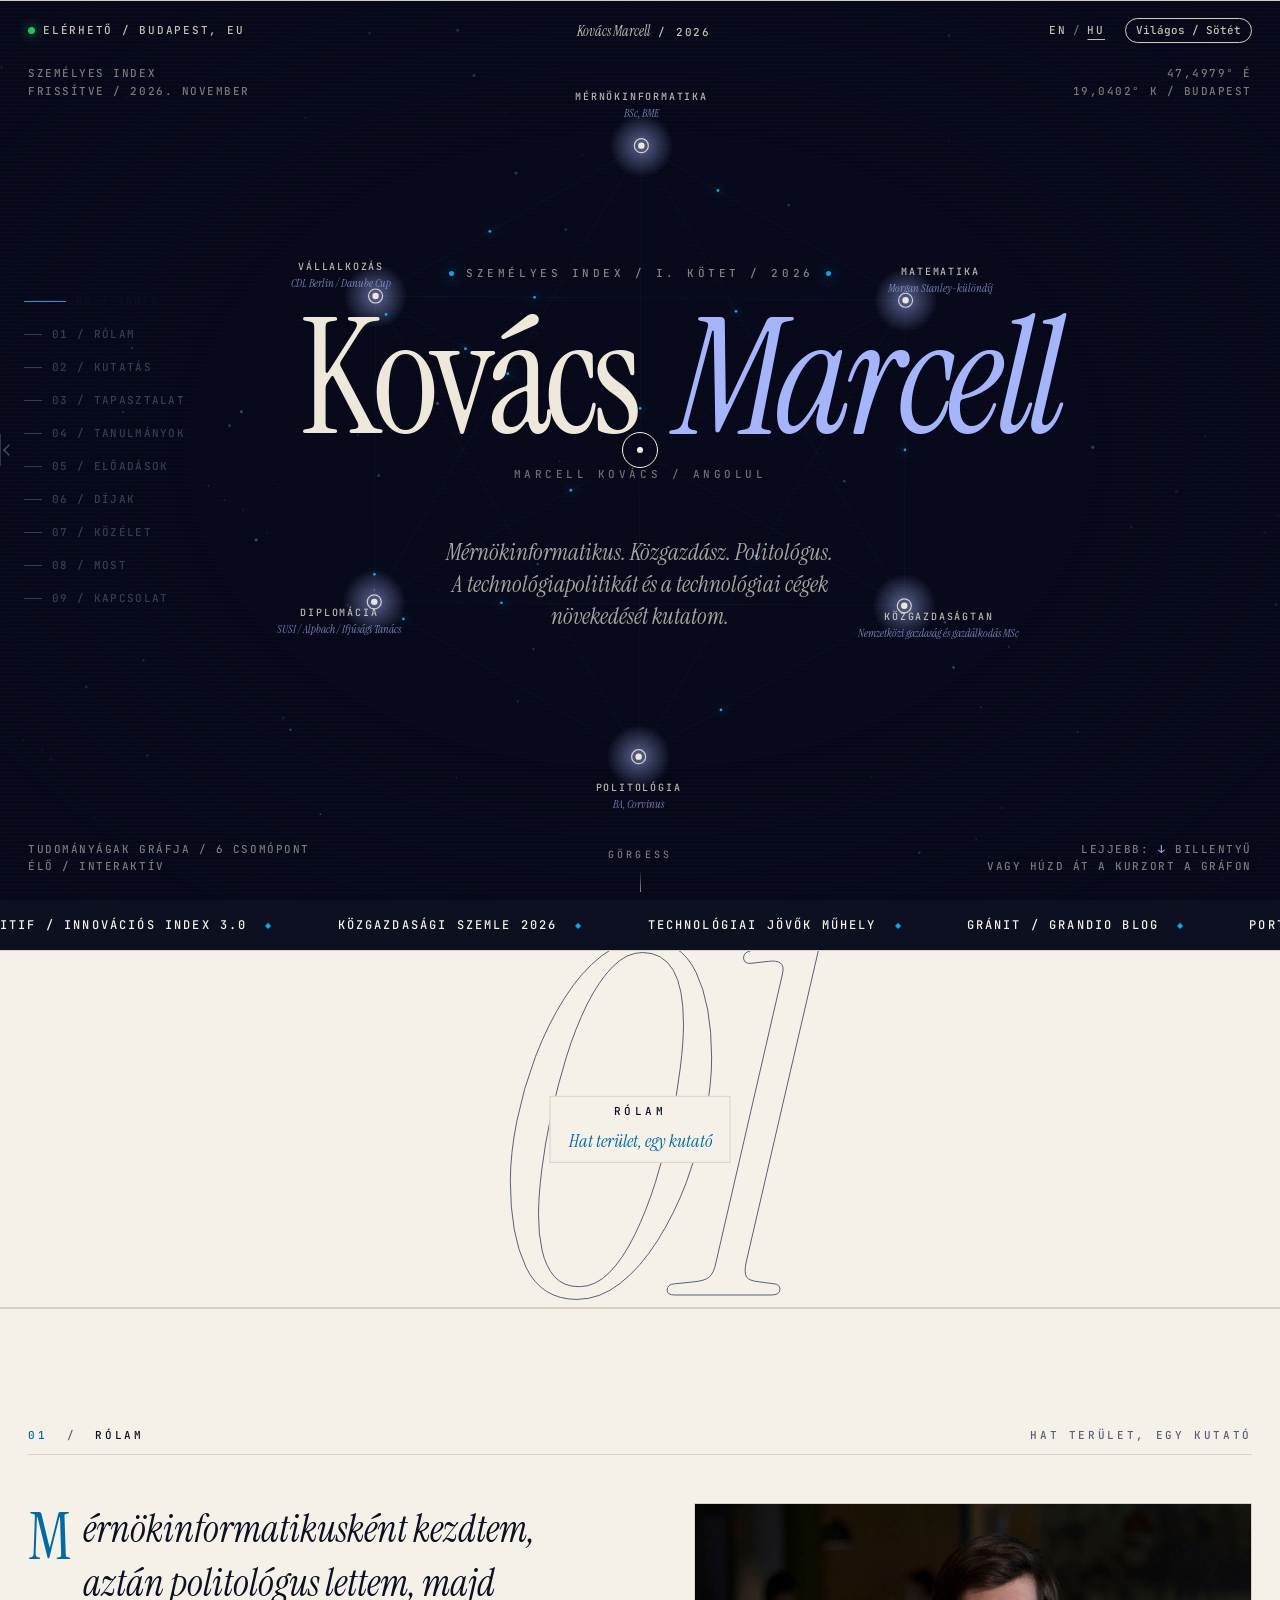
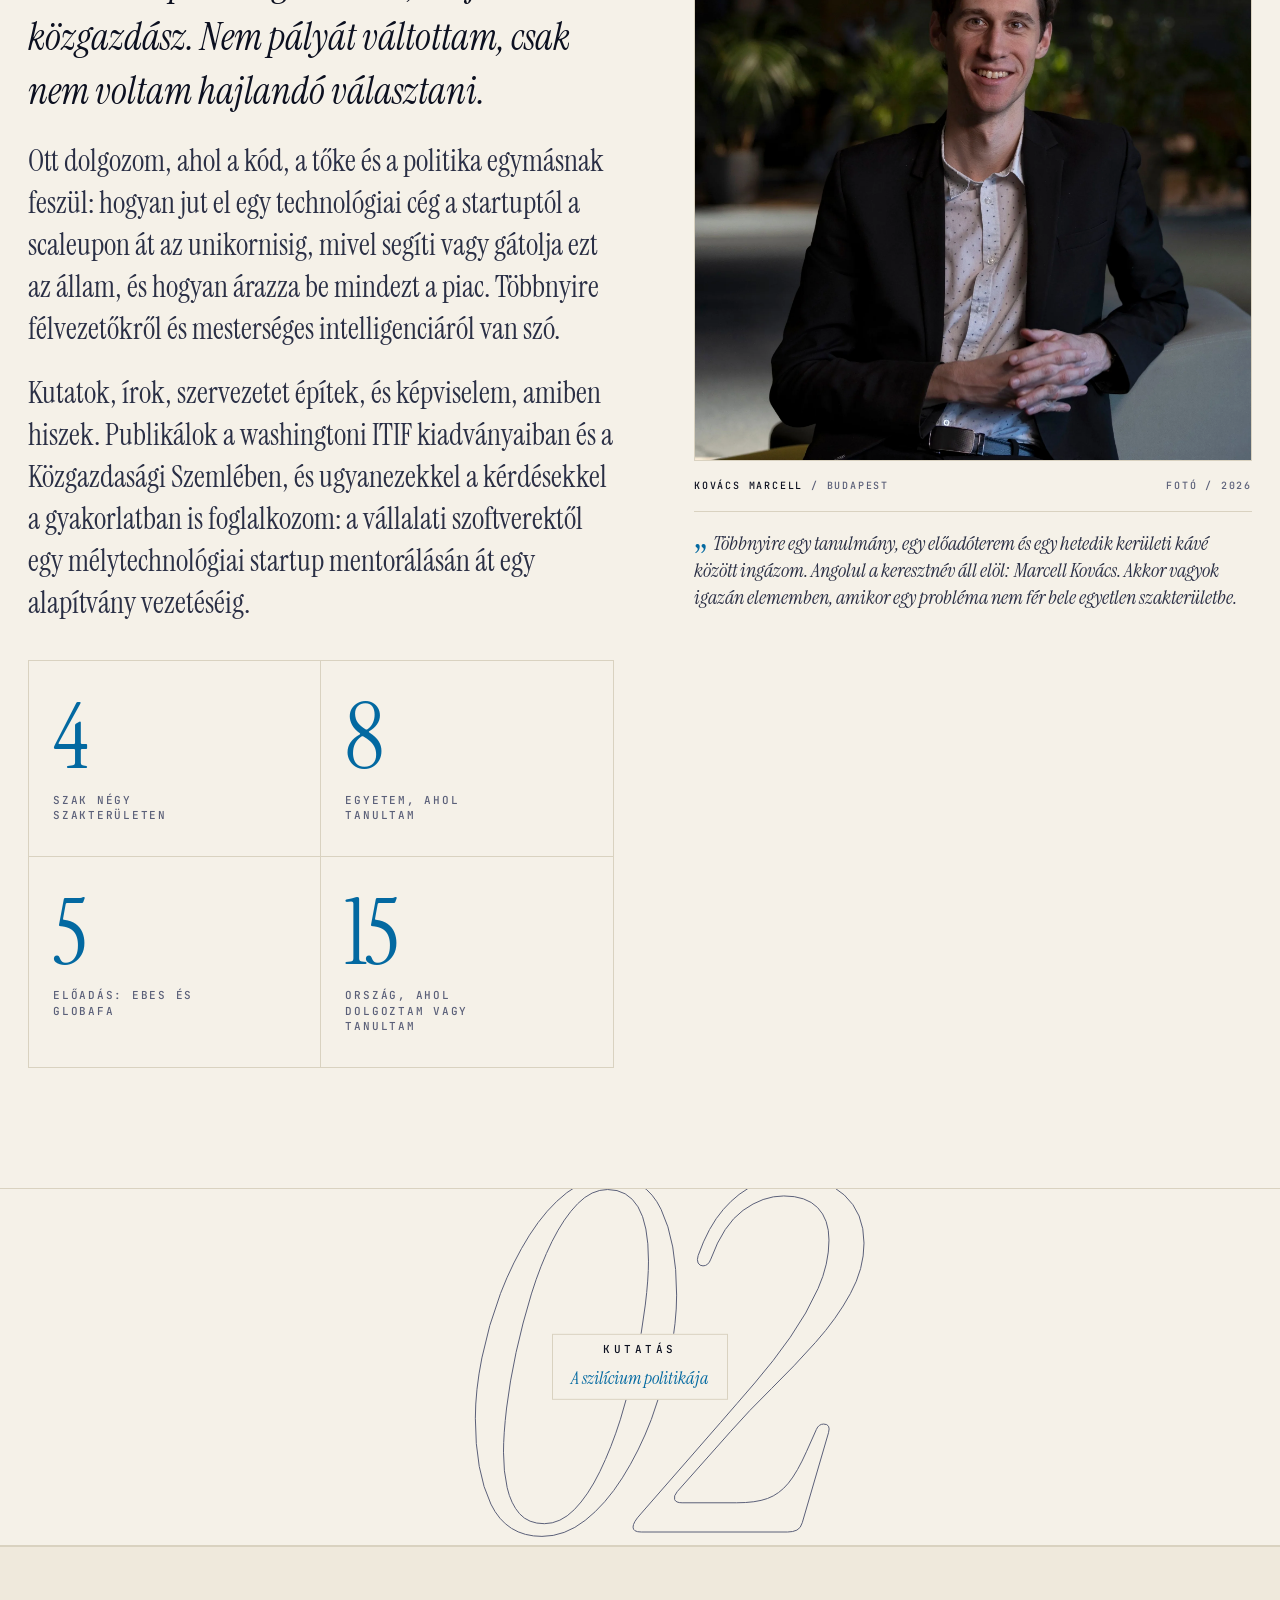
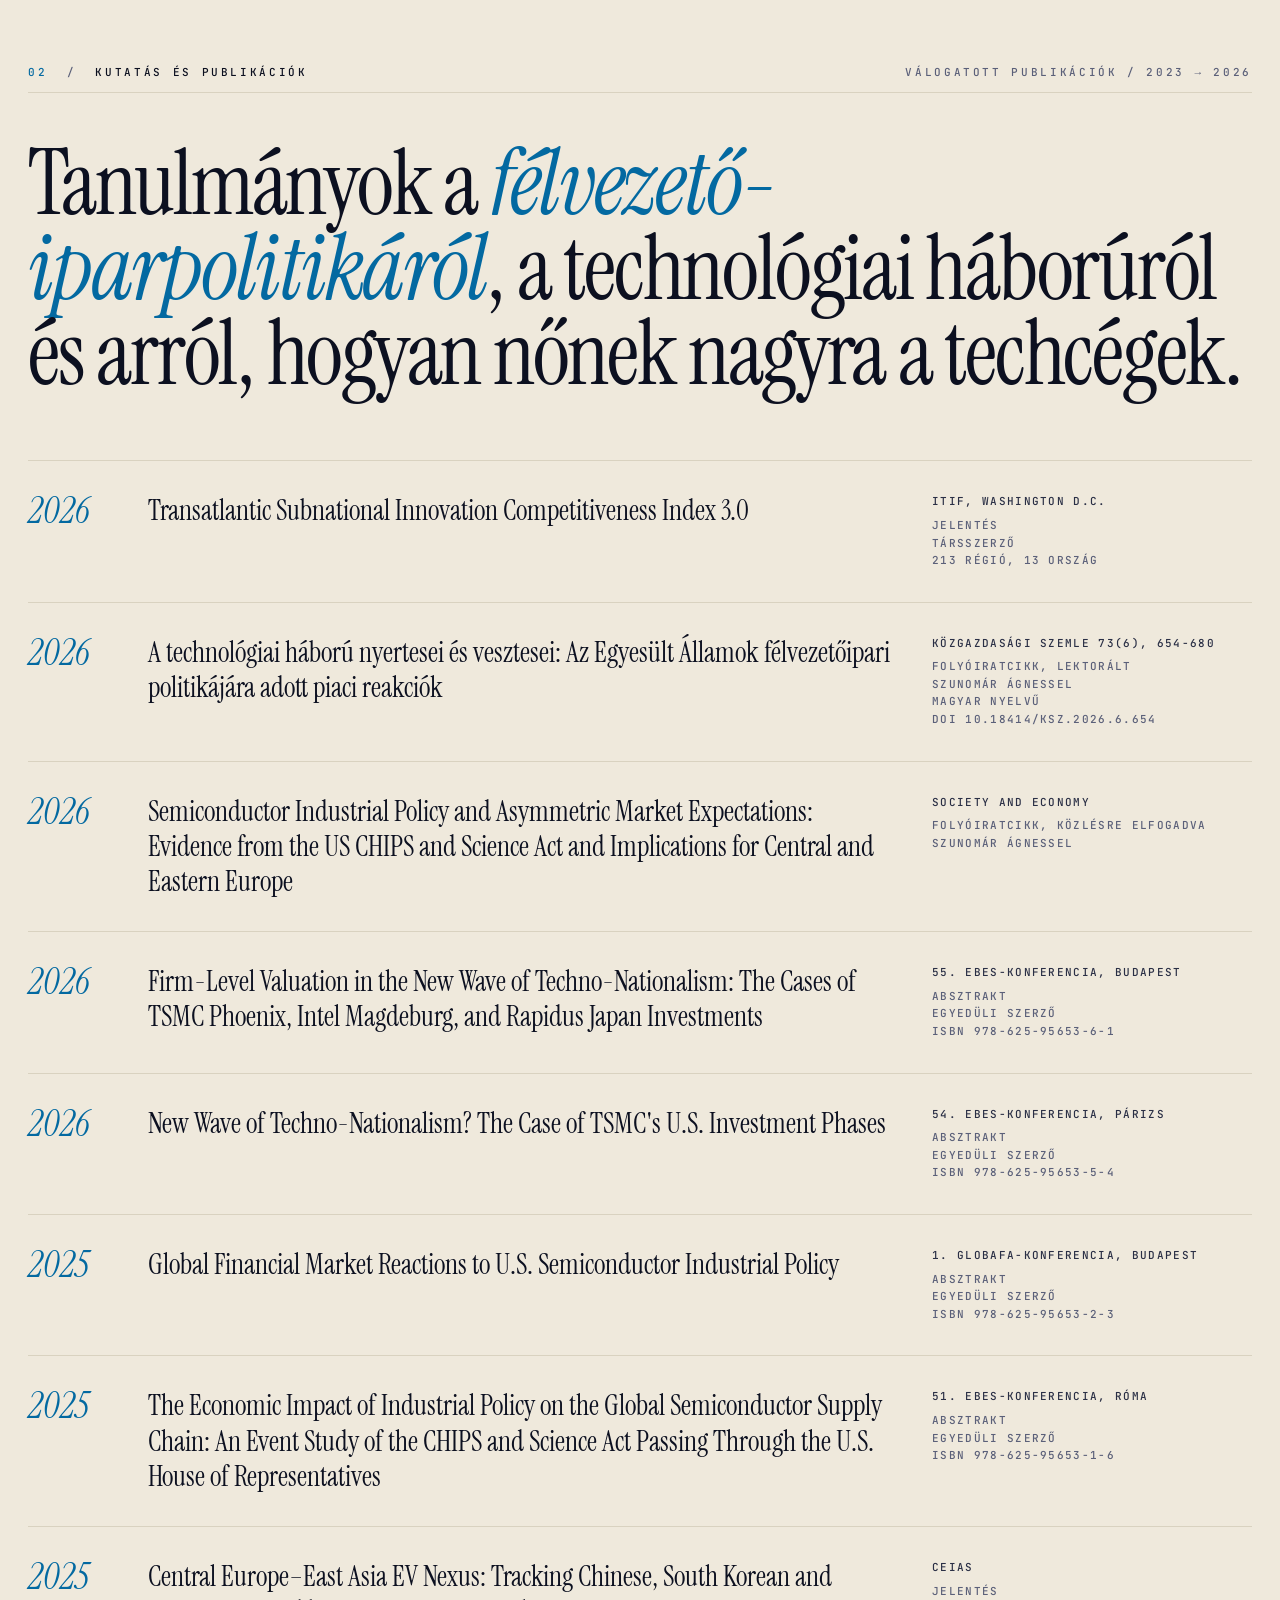
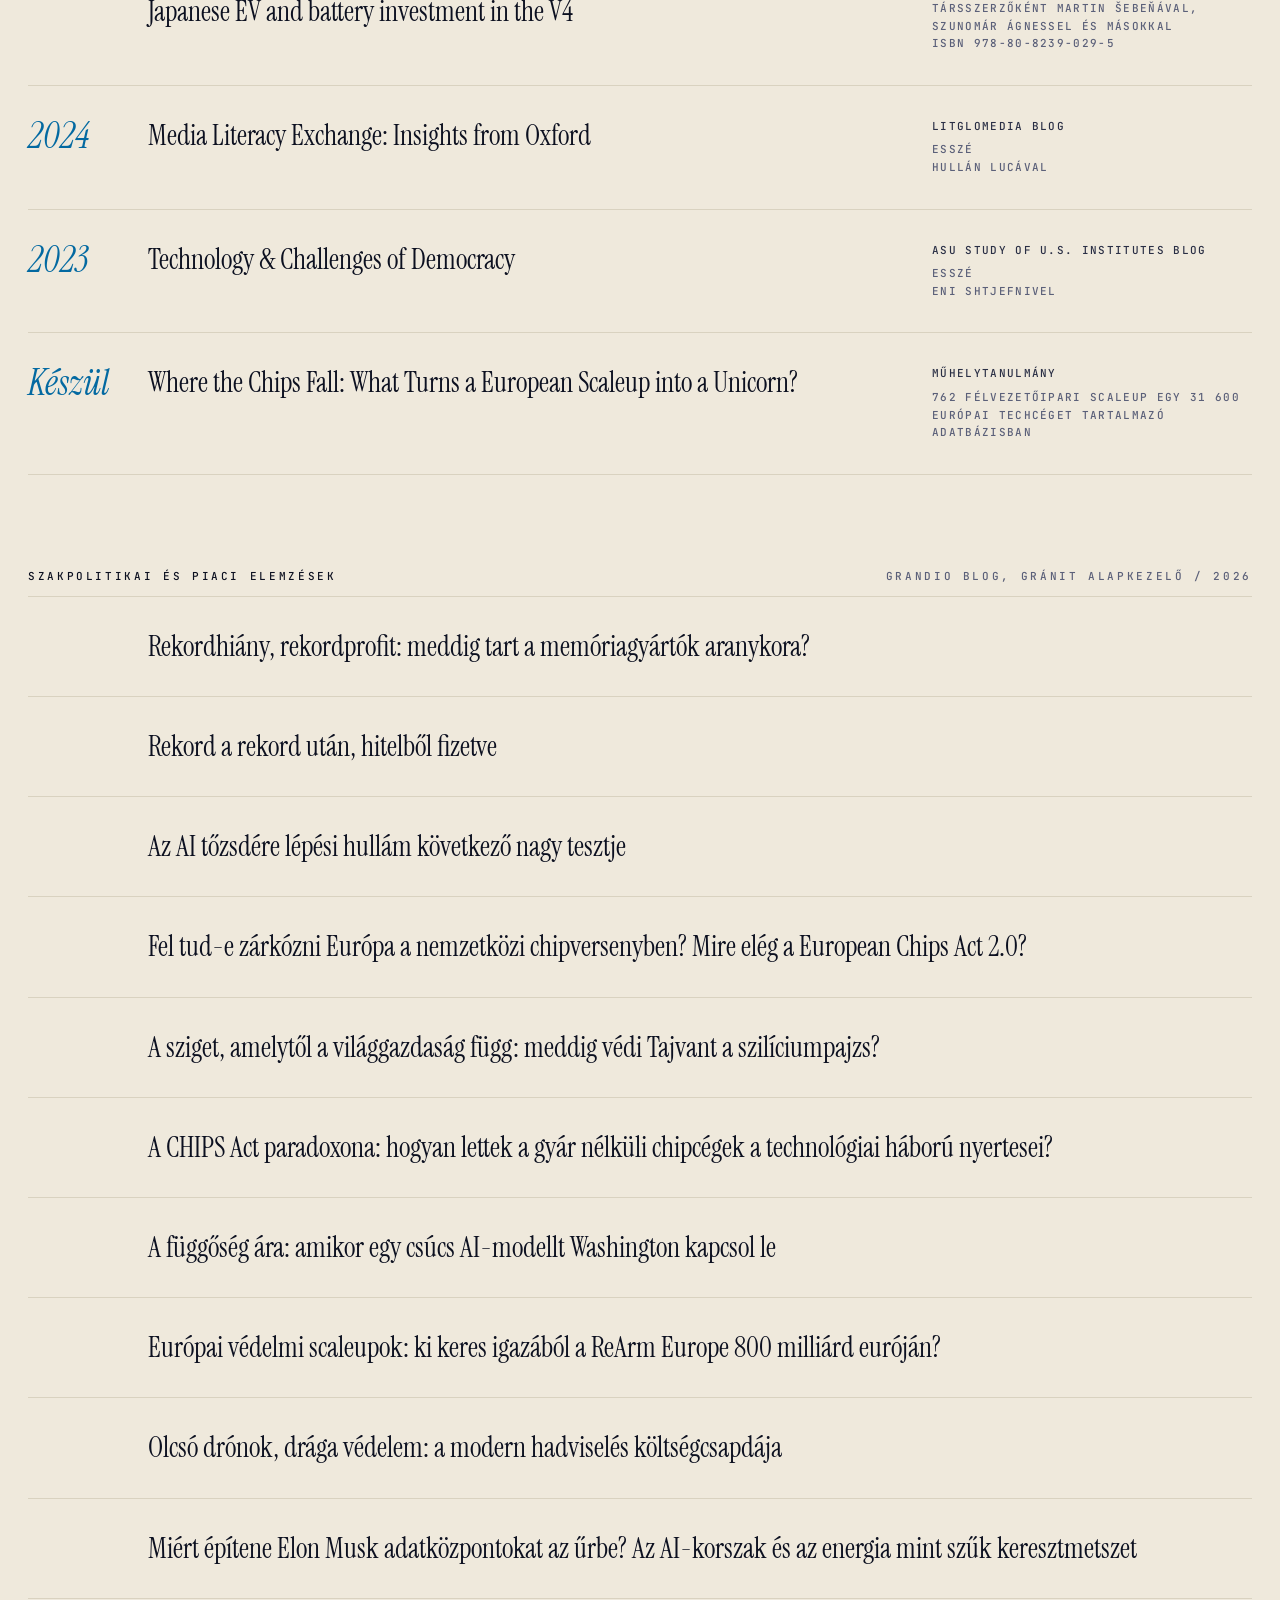
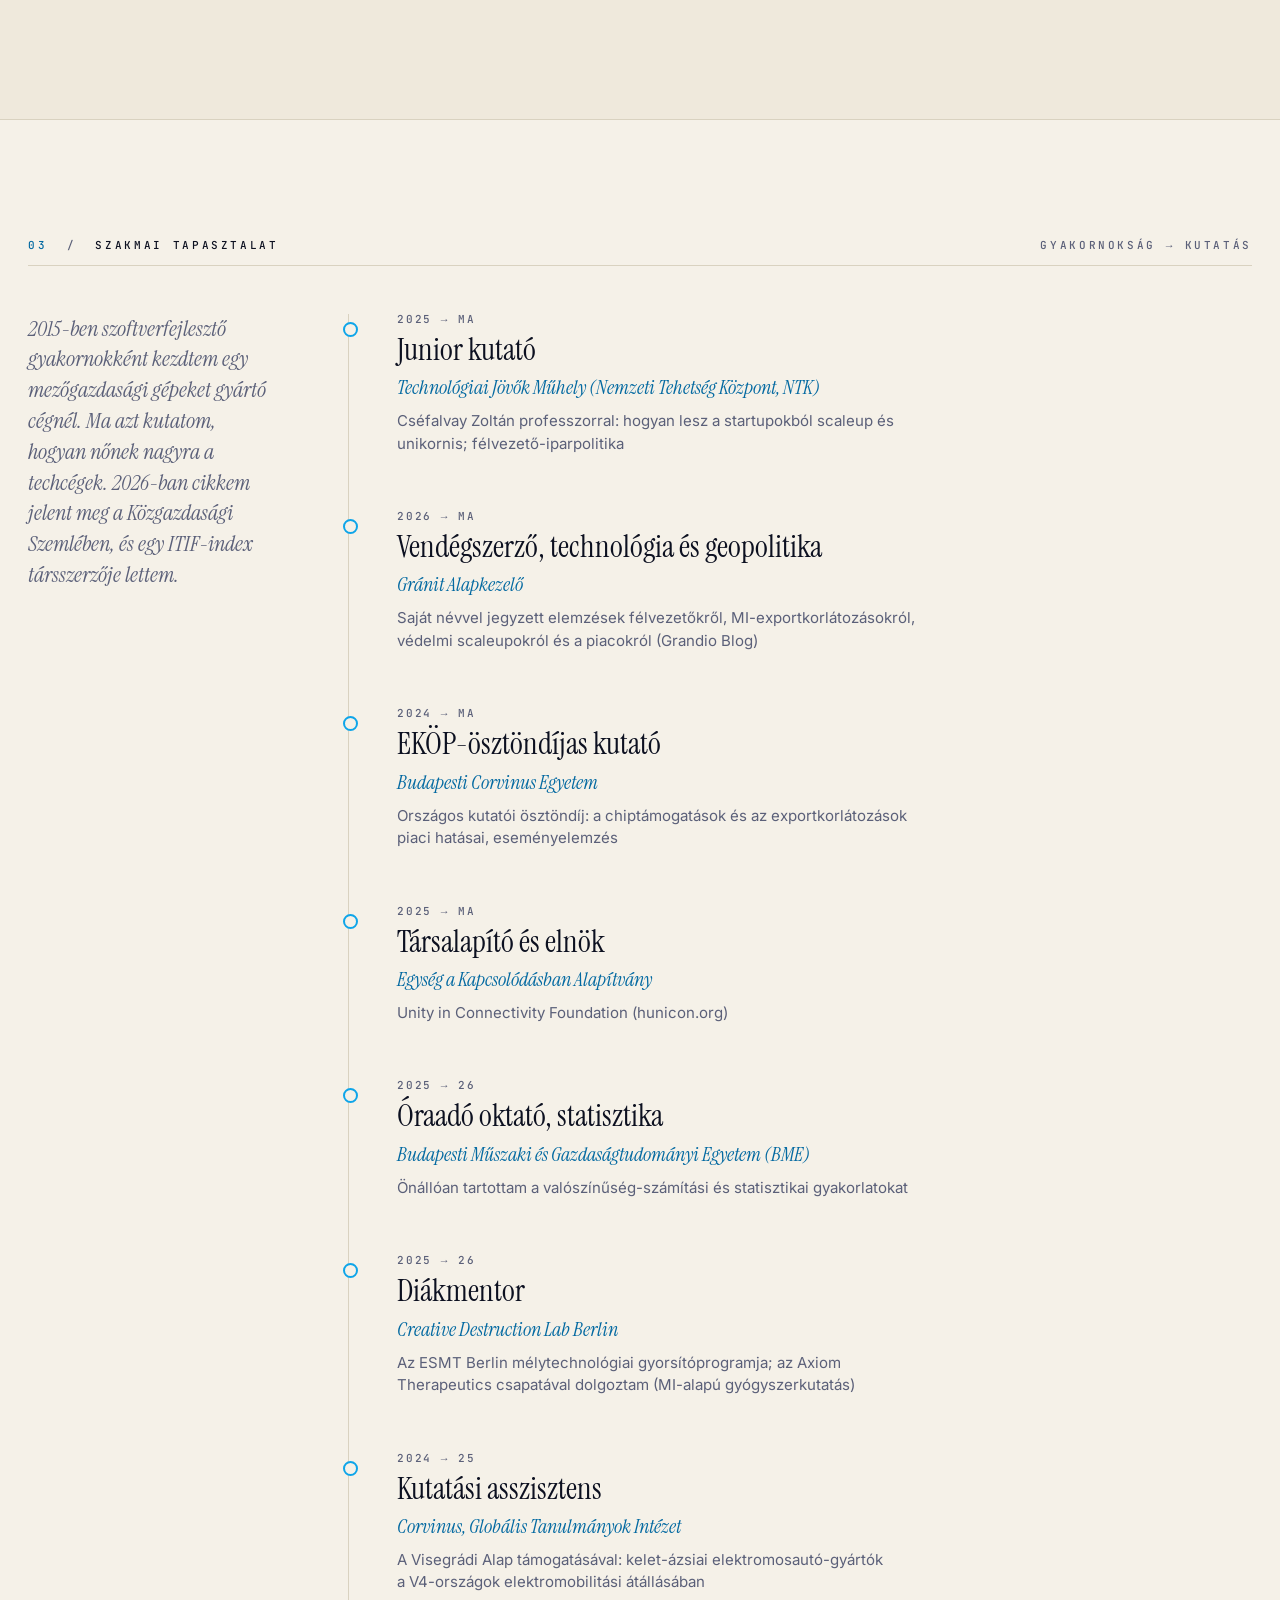
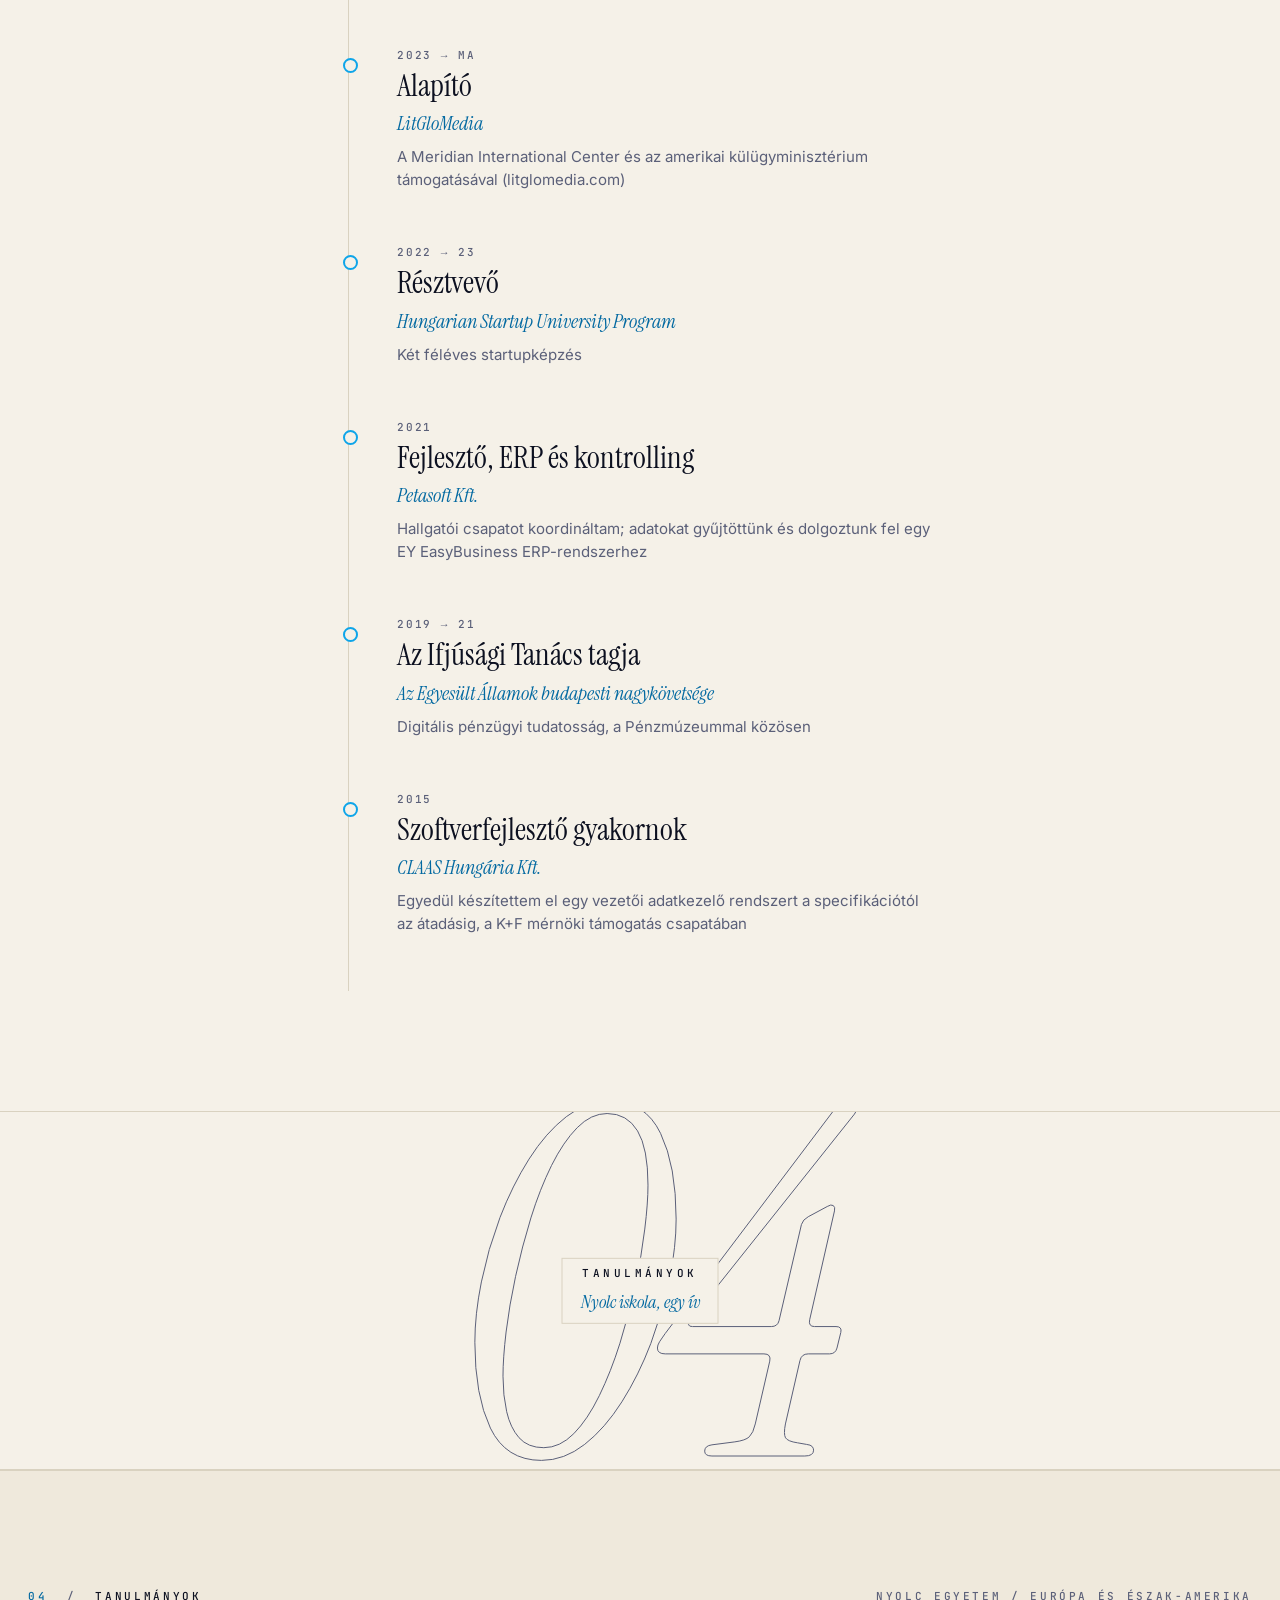
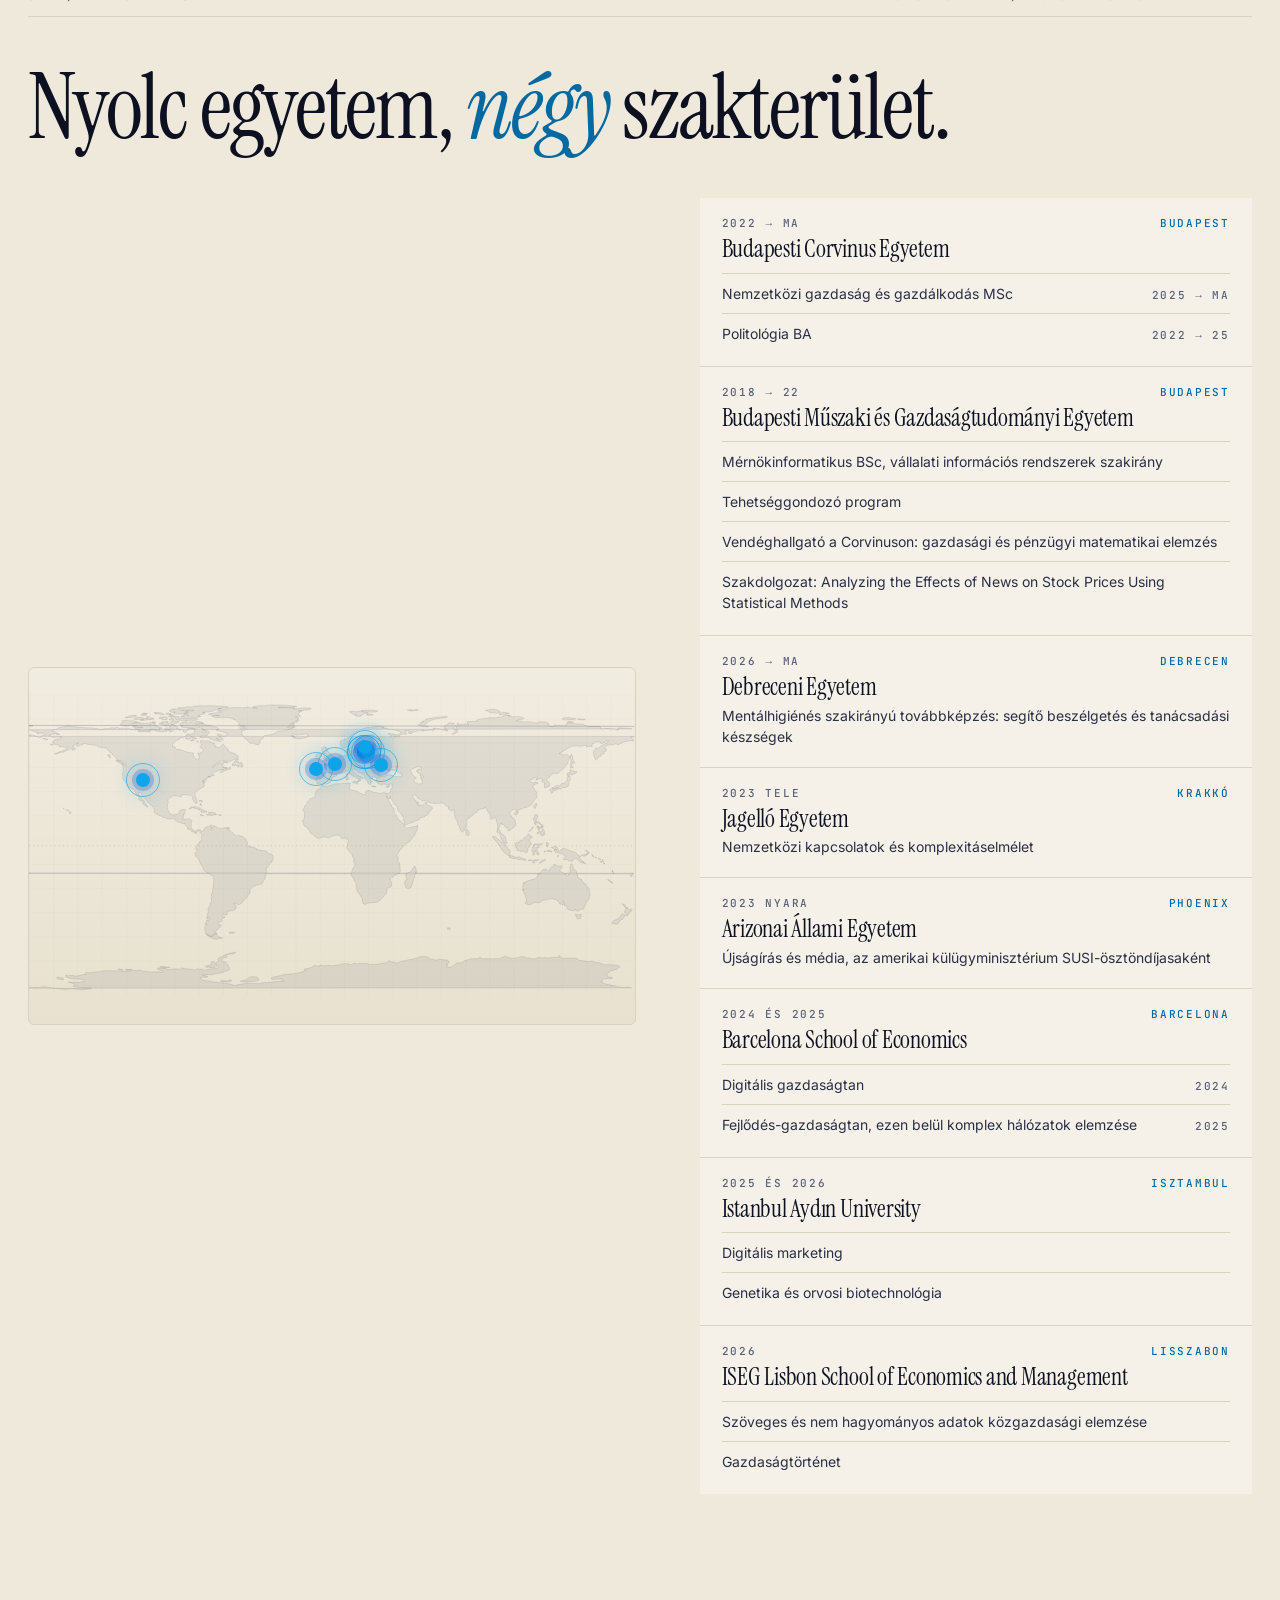
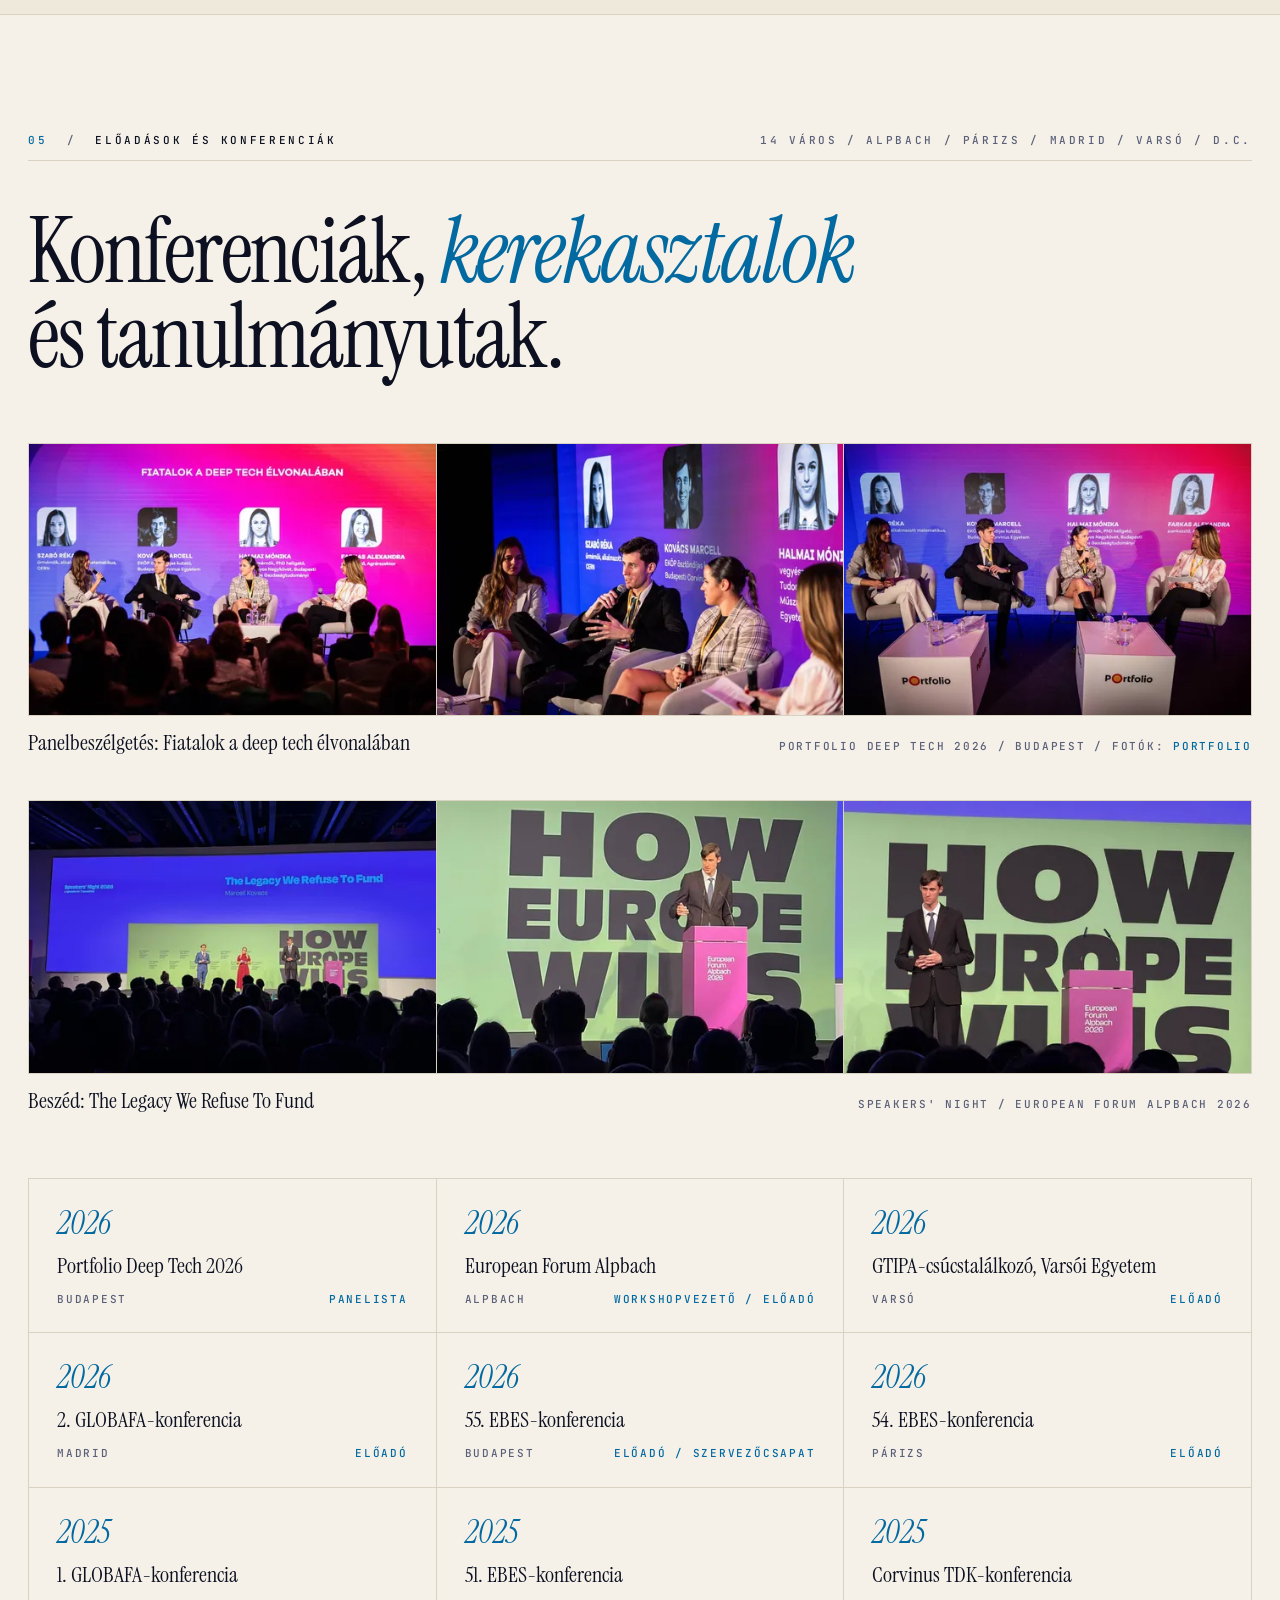
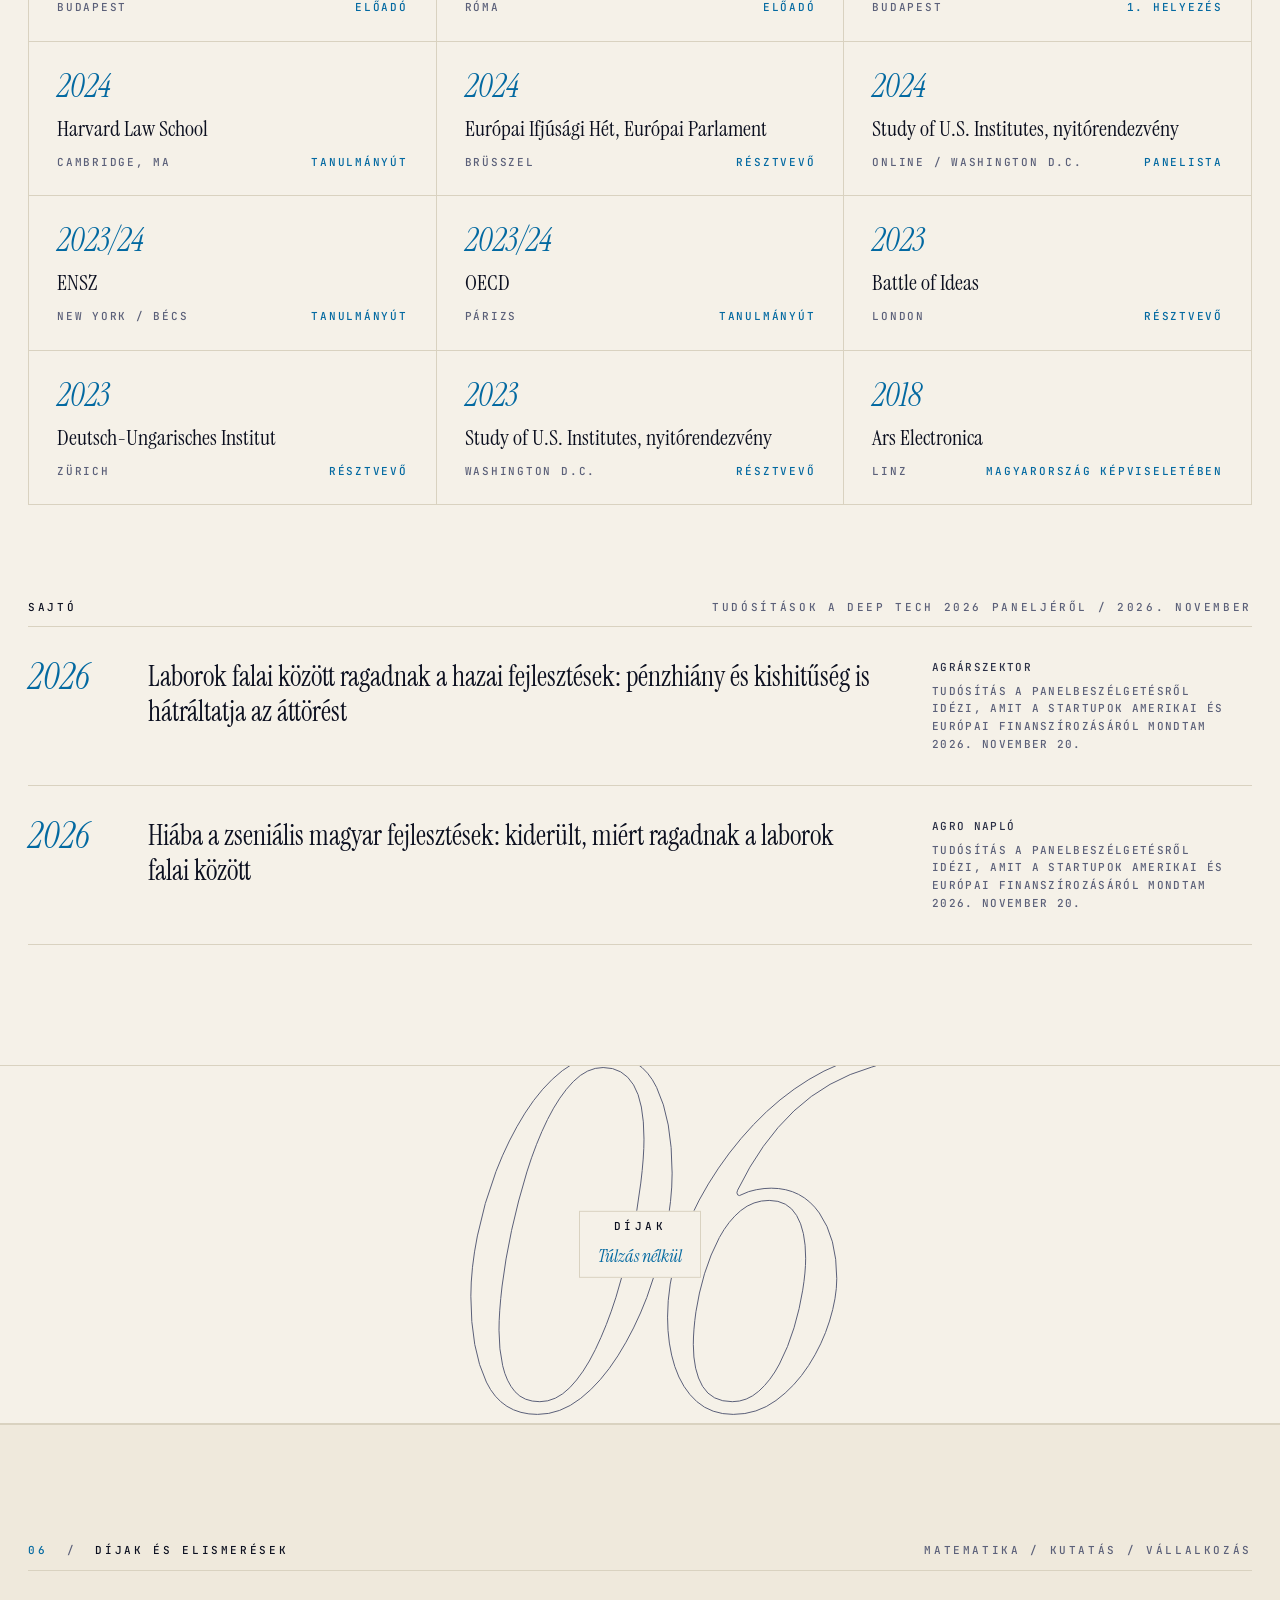
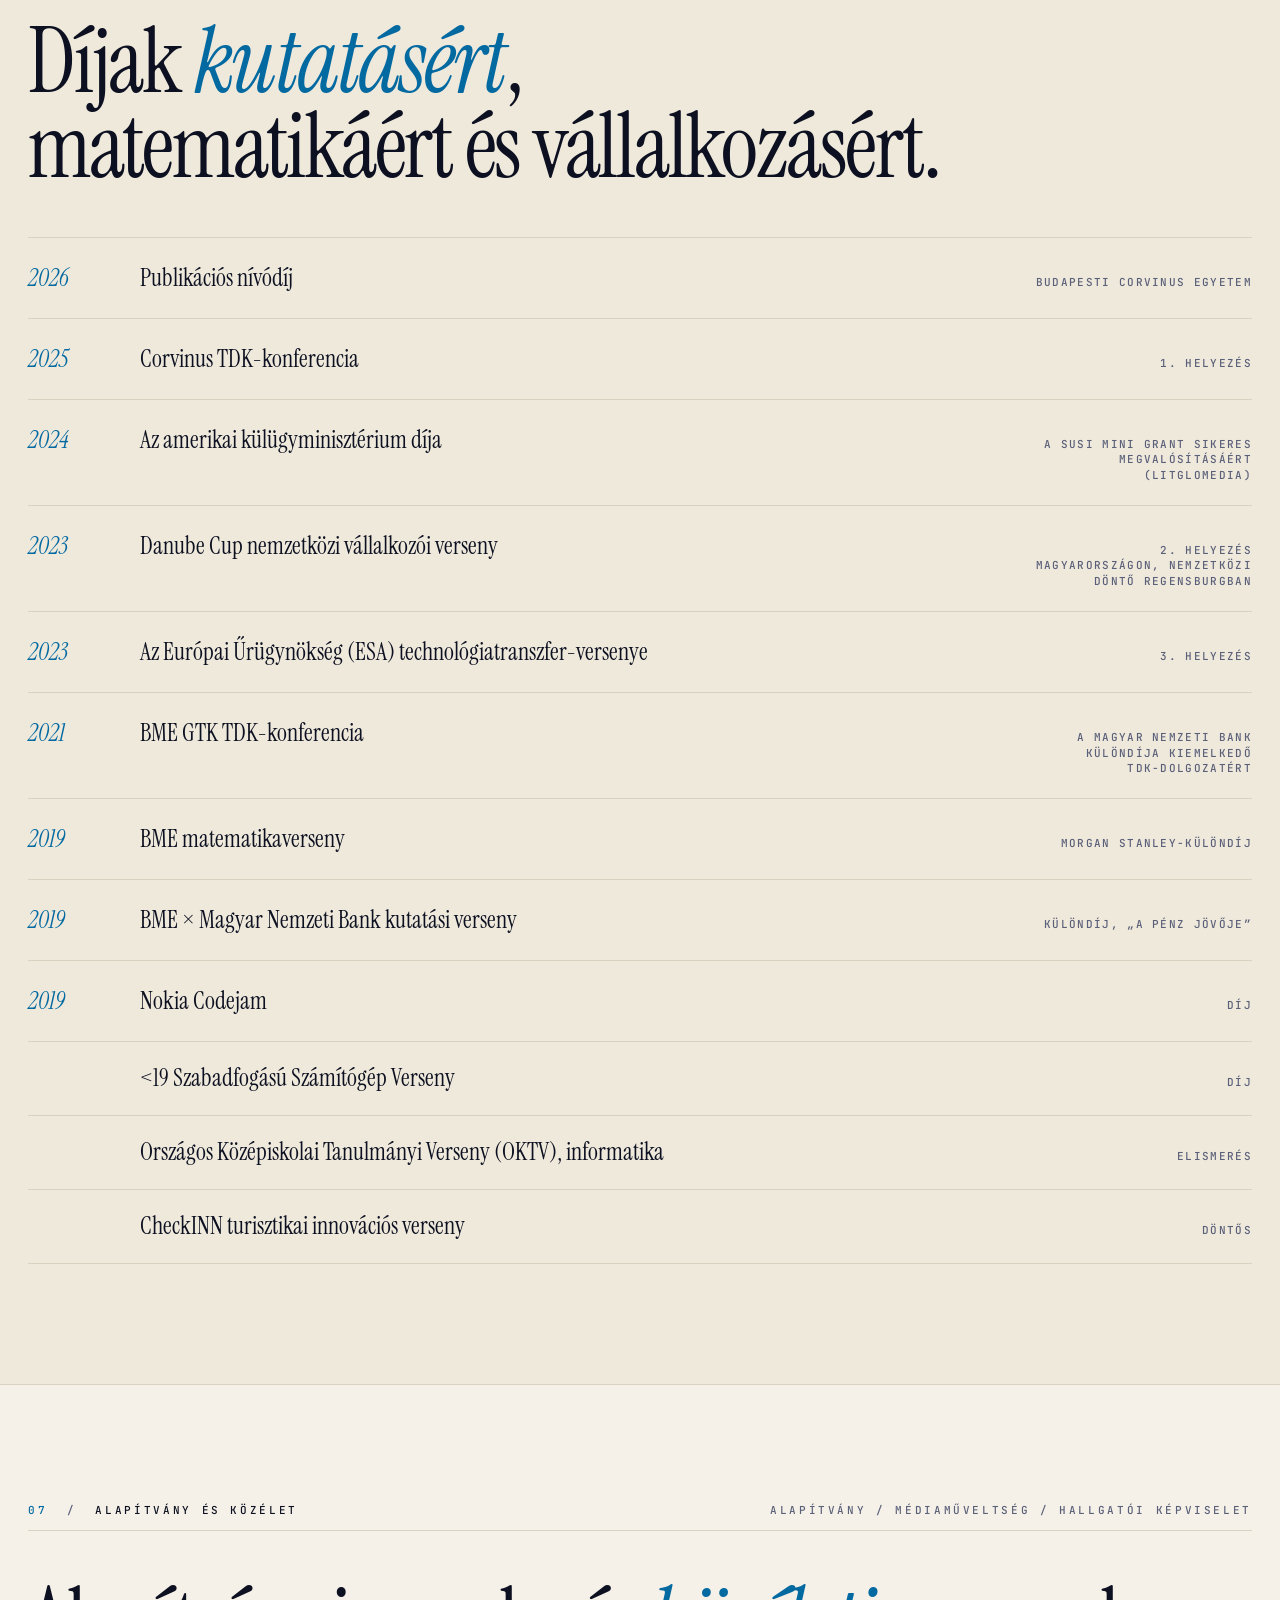
==== hu/index.html @ 67acc684 "feat(content): stage photos and press reports in the Speaking section (prd #04) Above the cards: one" ====
<!doctype html>
<html lang="hu" data-mode="light">
<head>
<meta charset="utf-8" />
<meta name="viewport" content="width=device-width, initial-scale=1" />
<title>Kovács Marcell | Technológiapolitikai kutató, Budapest</title>
<link rel="icon" type="image/svg+xml" href="/favicon.svg" />
<link rel="icon" type="image/png" sizes="32x32" href="/favicon-32.png" />
<link rel="icon" type="image/png" sizes="96x96" href="/favicon-96.png" />
<link rel="apple-touch-icon" sizes="180x180" href="/apple-touch-icon.png" />
<meta name="theme-color" content="#0b1230" />
<link rel="canonical" href="https://marcellkovacs.me/hu/" />
<link rel="alternate" hreflang="en" href="https://marcellkovacs.me/" />
<link rel="alternate" hreflang="hu" href="https://marcellkovacs.me/hu/" />
<link rel="alternate" hreflang="x-default" href="https://marcellkovacs.me/" />

<meta name="description" content="Kovács Marcell mérnökinformatikus, közgazdász és politológus Budapesten. A félvezető-iparpolitikát és a technológiai cégek növekedését kutatja." />

<!-- Open Graph -->
<meta property="og:type" content="profile" />
<meta property="og:url" content="https://marcellkovacs.me/hu/" />
<meta property="og:site_name" content="Kovács Marcell" />
<meta property="og:title" content="Kovács Marcell | Technológiapolitikai kutató, Budapest" />
<meta property="og:description" content="Kovács Marcell mérnökinformatikus, közgazdász és politológus Budapesten. A félvezető-iparpolitikát és a technológiai cégek növekedését kutatja." />
<meta property="og:image" content="https://marcellkovacs.me/og-image.jpg" />
<meta property="og:image:width" content="1200" />
<meta property="og:image:height" content="630" />
<meta property="og:image:alt" content="Kovács Marcell portréja" />
<meta property="og:locale" content="hu_HU" />
<meta property="og:locale:alternate" content="en_US" />
<meta property="profile:first_name" content="Marcell" />
<meta property="profile:last_name" content="Kovács" />

<!-- Twitter -->
<meta name="twitter:card" content="summary_large_image" />
<meta name="twitter:title" content="Kovács Marcell | Technológiapolitikai kutató, Budapest" />
<meta name="twitter:description" content="Kovács Marcell mérnökinformatikus, közgazdász és politológus Budapesten. A félvezető-iparpolitikát és a technológiai cégek növekedését kutatja." />
<meta name="twitter:image" content="https://marcellkovacs.me/og-image.jpg" />
<meta name="twitter:image:alt" content="Kovács Marcell portréja" />

<!-- Structured data: the Hungarian profile page. The Person and the WebSite are
     described in full once, on the English page (/). Here they keep the same @id,
     so they are the same two nodes, not new ones, and repeat only the fields that
     identify them, because search engines read structured data one page at a time
     and a profile page needs its person's name on the page itself. -->
<script type="application/ld+json">
{
  "@context": "https://schema.org",
  "@graph": [
    {
      "@type": "ProfilePage",
      "@id": "https://marcellkovacs.me/hu/#profilepage",
      "url": "https://marcellkovacs.me/hu/",
      "name": "Kovács Marcell",
      "inLanguage": "hu",
      "dateModified": "2026-11-23T14:35:25+01:00",
      "isPartOf": {
        "@type": "WebSite",
        "@id": "https://marcellkovacs.me/#website",
        "url": "https://marcellkovacs.me/",
        "name": "Marcell Kovács"
      },
      "mainEntity": {
        "@type": "Person",
        "@id": "https://marcellkovacs.me/#person",
        "name": "Marcell Kovács",
        "alternateName": "Kovács Marcell",
        "url": "https://marcellkovacs.me/"
      }
    }
  ]
}
</script>

<!-- A colour mode chosen earlier in this browser session (the Light / Dark switch stores it)
     is applied here, before the first paint. app.js then brings the switch label in line. -->
<script>try{var m=sessionStorage.getItem('mode');if(m==='dark'||m==='light')document.documentElement.dataset.mode=m}catch(e){}</script>

<!-- the two Instrument Serif files that render the hero name -->
<link rel="preload" href="/fonts/instrument-serif-latin.woff2" as="font" type="font/woff2" crossorigin>
<link rel="preload" href="/fonts/instrument-serif-italic-latin.woff2" as="font" type="font/woff2" crossorigin>
<link rel="stylesheet" href="/styles.css?v=2026112302">
<noscript><style>.intro-curtain,.cursor-dot,.cursor-ring,.railToggle{display:none}.reveal{opacity:1;transform:none}body:not(.intro-done) .hero *{opacity:1!important;animation:none!important}body:not(.scrolled) .topbar{color:var(--ink-2)}</style></noscript>

</head>
<body>

<div class="intro-curtain" id="introCurtain" aria-hidden="true">
  <div class="ic-meta"><span>KOVÁCS MARCELL</span><span>SZEMÉLYES INDEX</span><span>BUDAPEST</span></div>
  <div class="ic-mark">interdiszciplináris<span class="dot"></span></div>
  <div class="ic-line"></div>
</div>

<script>
(function(){
  const c = document.getElementById('introCurtain');
  const reduced = matchMedia('(prefers-reduced-motion: reduce)').matches;
  if(reduced){ document.body.classList.add('intro-done'); c.remove(); return; }
  setTimeout(()=>{ c.classList.add('lift'); document.body.classList.add('intro-done'); }, 850);
  setTimeout(()=>{ c.remove(); }, 1600);
})();
</script>

<div class="grain"></div>
<div class="cursor-ring" id="cursorRing"></div>
<div class="cursor-dot"  id="cursorDot"></div>

<!-- TOPBAR -->
<header class="topbar">
  <span class="live"><span>Elérhető<span class="loc"> / Budapest, EU</span></span></span>
  <span><span class="serif italic" style="font-style:italic;text-transform:none;letter-spacing:0;font-size:14px">Kovács Marcell</span> / 2026</span>
  <div class="tb-right">
    <nav class="lang" aria-label="Nyelv">
      <a href="/" hreflang="en" lang="en" aria-label="EN, English version">EN</a><span class="sep" aria-hidden="true">/</span><span class="cur" aria-current="true">HU</span>
    </nav>
    <button class="modetoggle" id="modeToggle">Világos / Sötét</button>
  </div>
</header>

<!-- SIDE RAIL -->
<button class="railToggle" id="railToggle" aria-expanded="false" aria-controls="rail" aria-label="Navigáció megnyitása vagy bezárása"><span class="chev"></span></button>
<nav class="rail closed" id="rail" aria-label="Fejezetek">
  <a href="#hero" data-target="hero">00 / Index</a>
  <a href="#about" data-target="about">01 / Rólam</a>
  <a href="#research" data-target="research">02 / Kutatás</a>
  <a href="#experience" data-target="experience">03 / Tapasztalat</a>
  <a href="#education" data-target="education">04 / Tanulmányok</a>
  <a href="#speaking" data-target="speaking">05 / Előadások</a>
  <a href="#awards" data-target="awards">06 / Díjak</a>
  <a href="#civic" data-target="civic">07 / Közélet</a>
  <a href="#now" data-target="now">08 / Most</a>
  <a href="#contact" data-target="contact">09 / Kapcsolat</a>
</nav>

<main>
<!-- =================== HERO =================== -->
<section class="hero" id="hero" data-screen-label="00 Hero">
  <div class="bgwrap">
    <canvas id="netCanvas"></canvas>
    <div class="vignette"></div>
    <div class="scanlines"></div>
  </div>

  <div class="meta-tl">
    Személyes index<br>
    Frissítve / 2026. november
  </div>
  <div class="meta-tr">
    47,4979° É<br>
    19,0402° K / Budapest
  </div>

  <div class="title">
    <div class="eyebrow"><span class="dot"></span>Személyes index / I.&nbsp;kötet / 2026<span class="dot"></span></div>
    <h1 id="heroName">
      Kovács <span class="ital">Marcell</span>
    </h1>
    <div class="nameHu">Marcell Kovács / angolul</div>
    <p class="tag">
      Mérnökinformatikus. Közgazdász. Politológus. A&nbsp;<em>technológiapolitikát</em> és a <em>technológiai cégek növekedését</em> kutatom.
    </p>
  </div>

  <div class="meta-bl">
    Tudományágak gráfja / 6 csomópont<br>
    Élő / interaktív
  </div>
  <div class="meta-br">
    Lejjebb: <span style="color:#a8b8ff">↓</span> billentyű<br>
    vagy húzd át a kurzort a gráfon
  </div>

  <div class="scroll-cue">Görgess</div>
</section>

<!-- =================== TICKER =================== -->
<div class="ticker" id="ticker">
  <div class="row" id="tickerRow">
    <span>ITIF / Innovációs index 3.0</span>
    <span>Közgazdasági Szemle 2026</span>
    <span>Technológiai Jövők Műhely</span>
    <span>Gránit / Grandio Blog</span>
    <span>Portfolio Deep Tech 2026</span>
    <span lang="en">European Forum Alpbach</span>
    <span>GTIPA-csúcstalálkozó, Varsó</span>
    <span>GLOBAFA Budapest és Madrid</span>
    <span>ISEG, Lisszabon</span>
    <span>Publikációs nívódíj 2026</span>
    <span>TSMC / Technonacionalizmus</span>
    <span lang="en">CHIPS &amp; Science Act</span>
    <span>V4 × kelet-ázsiai elektromos autók</span>
    <span>EBES Párizs 2026</span>
    <span lang="en">Creative Destruction Lab Berlin</span>
    <span>Egység a Kapcsolódásban Alapítvány</span>
    <span>Ifjúsági Tanács, amerikai nagykövetség</span>
    <span lang="en">Battle of Ideas, London</span>
    <span>Európai Parlament, Brüsszel</span>
    <span>Ars Electronica, Linz</span>
    <span lang="en">Barcelona School of Economics</span>
    <span>Jagelló Egyetem, Krakkó</span>
    <span>Arizonai Állami Egyetem, Phoenix</span>
    <span lang="en">Istanbul Aydın University</span>
    <div class="loopcopy" aria-hidden="true">
      <span>ITIF / Innovációs index 3.0</span>
      <span>Közgazdasági Szemle 2026</span>
      <span>Technológiai Jövők Műhely</span>
      <span>Gránit / Grandio Blog</span>
      <span>Portfolio Deep Tech 2026</span>
      <span lang="en">European Forum Alpbach</span>
      <span>GTIPA-csúcstalálkozó, Varsó</span>
      <span>GLOBAFA Budapest és Madrid</span>
      <span>ISEG, Lisszabon</span>
      <span>Publikációs nívódíj 2026</span>
      <span>TSMC / Technonacionalizmus</span>
      <span lang="en">CHIPS &amp; Science Act</span>
      <span>V4 × kelet-ázsiai elektromos autók</span>
      <span>EBES Párizs 2026</span>
      <span lang="en">Creative Destruction Lab Berlin</span>
      <span>Egység a Kapcsolódásban Alapítvány</span>
      <span>Ifjúsági Tanács, amerikai nagykövetség</span>
      <span lang="en">Battle of Ideas, London</span>
      <span>Európai Parlament, Brüsszel</span>
      <span>Ars Electronica, Linz</span>
      <span lang="en">Barcelona School of Economics</span>
      <span>Jagelló Egyetem, Krakkó</span>
      <span>Arizonai Állami Egyetem, Phoenix</span>
      <span lang="en">Istanbul Aydın University</span>
    </div>
  </div>
</div>

<div class="numdivider"><div class="big">01</div><div class="lbl">Rólam<em>Hat terület, egy kutató</em></div></div>

<!-- =================== ABOUT =================== -->
<section id="about" data-screen-label="01 About">
  <div class="wrap">
    <div class="eyebrow-row">
      <h2><span aria-hidden="true"><span class="num">01</span> &nbsp;/&nbsp; </span><span class="name">Rólam</span></h2>
      <span>Hat terület, egy kutató</span>
    </div>
    <div class="grid">
      <div class="lede reveal">
        <p>Mérnökinformatikusként kezdtem, aztán politológus lettem, majd közgazdász. Nem pályát váltottam, csak nem voltam hajlandó választani.</p>
        <p>Ott dolgozom, ahol a kód, a tőke és a politika egymásnak feszül: hogyan jut el egy technológiai cég a startuptól a scaleupon át az unikornisig, mivel segíti vagy gátolja ezt az állam, és hogyan árazza be mindezt a piac. Többnyire félvezetőkről és mesterséges intelligenciáról van szó.</p>
        <p>Kutatok, írok, szervezetet építek, és képviselem, amiben hiszek. Publikálok a washingtoni ITIF kiadványaiban és a Közgazdasági Szemlében, és ugyanezekkel a kérdésekkel a gyakorlatban is foglalkozom: a vállalati szoftverektől egy mélytechnológiai startup mentorálásán át egy alapítvány vezetéséig.</p>
        <div class="stats reveal" id="aboutStats">
          <div><div class="n" data-count="4">4</div><div class="lab">szak négy szakterületen</div></div>
          <div><div class="n" data-count="8">8</div><div class="lab">egyetem, ahol tanultam</div></div>
          <div><div class="n" data-count="5">5</div><div class="lab">előadás: EBES és GLOBAFA</div></div>
          <div><div class="n" data-count="15">15</div><div class="lab">ország, ahol dolgoztam vagy tanultam</div></div>
        </div>
      </div>
      <div class="portrait reveal">
        <div class="frame">
          <span class="corner tl"></span><span class="corner tr"></span>
          <span class="corner bl"></span><span class="corner br"></span>
          <!-- Full-resolution source on purpose: the browser scales it down exactly as before, so the portrait stays as sharp on high-density screens. WebP keeps it far lighter than the JPEG fallback. -->
          <picture>
            <source type="image/webp" srcset="/marcell-kovacs-2048.webp" />
            <img src="/marcell.jpg" width="2048" height="2047" alt="Kovács Marcell" loading="lazy" />
          </picture>
        </div>
        <div class="cap">
          <span><b>Kovács Marcell</b> / Budapest</span>
          <span>Fotó / 2026</span>
        </div>
        <p class="scribble">Többnyire egy tanulmány, egy előadóterem és egy hetedik kerületi kávé között ingázom. Angolul a keresztnév áll elöl: Marcell Kovács. Akkor vagyok igazán elememben, amikor egy probléma nem fér bele egyetlen szakterületbe.</p>
      </div>
    </div>
  </div>
</section>

<div class="numdivider"><div class="big">02</div><div class="lbl">Kutatás<em>A szilícium politikája</em></div></div>
<!-- =================== RESEARCH =================== -->
<section id="research" data-screen-label="02 Research">
  <div class="wrap">
    <div class="eyebrow-row">
      <span><span class="num">02</span> &nbsp;/&nbsp; <span class="name">Kutatás és publikációk</span></span>
      <span>Válogatott publikációk / 2023 → 2026</span>
    </div>
    <h2 class="h-display reveal">Tanulmányok a <span class="ital">félvezető-iparpolitikáról</span>, a technológiai háborúról és arról, hogyan nőnek nagyra a techcégek.</h2>
    <div class="pubs" id="pubs" style="margin-top:64px">
      <div class="pub">
        <div class="yr">2026</div>
        <h3 class="ttl" lang="en"><a class="tlink" href="https://itif.org/publications/2026/09/08/transatlantic-subnational-innovation-competitiveness-index-3-0/" target="_blank" rel="noopener">Transatlantic Subnational Innovation Competitiveness Index 3.0</a></h3>
        <div class="meta"><b>ITIF, Washington D.C.</b>Jelentés<br>Társszerző<br>213&nbsp;régió, 13&nbsp;ország</div>
      </div>
      <div class="pub">
        <div class="yr">2026</div>
        <h3 class="ttl"><a class="tlink" href="https://doi.org/10.18414/KSZ.2026.6.654" target="_blank" rel="noopener">A technológiai háború nyertesei és vesztesei: Az Egyesült Államok félvezetőipari politikájára adott piaci reakciók</a></h3>
        <div class="meta"><b>Közgazdasági Szemle 73(6), 654-680</b>Folyóiratcikk, lektorált<br>Szunomár&nbsp;Ágnessel<br>magyar nyelvű<br>DOI 10.18414/KSZ.2026.6.654</div>
      </div>
      <div class="pub">
        <div class="yr">2026</div>
        <h3 class="ttl" lang="en">Semiconductor Industrial Policy and Asymmetric Market Expectations: Evidence from the US CHIPS and Science Act and Implications for Central and Eastern Europe</h3>
        <div class="meta"><b lang="en">Society and Economy</b>Folyóiratcikk, közlésre elfogadva<br>Szunomár&nbsp;Ágnessel</div>
      </div>
      <div class="pub">
        <div class="yr">2026</div>
        <h3 class="ttl" lang="en">Firm-Level Valuation in the New Wave of Techno-Nationalism: The Cases of TSMC Phoenix, Intel Magdeburg, and Rapidus Japan Investments</h3>
        <div class="meta"><b>55. EBES-konferencia, Budapest</b>Absztrakt<br>Egyedüli szerző<br>ISBN 978-625-95653-6-1</div>
      </div>
      <div class="pub">
        <div class="yr">2026</div>
        <h3 class="ttl" lang="en">New Wave of Techno-Nationalism? The Case of TSMC's U.S. Investment Phases</h3>
        <div class="meta"><b>54. EBES-konferencia, Párizs</b>Absztrakt<br>Egyedüli szerző<br>ISBN 978-625-95653-5-4</div>
      </div>
      <div class="pub">
        <div class="yr">2025</div>
        <h3 class="ttl" lang="en">Global Financial Market Reactions to U.S. Semiconductor Industrial Policy</h3>
        <div class="meta"><b>1. GLOBAFA-konferencia, Budapest</b>Absztrakt<br>Egyedüli szerző<br>ISBN 978-625-95653-2-3</div>
      </div>
      <div class="pub">
        <div class="yr">2025</div>
        <h3 class="ttl" lang="en">The Economic Impact of Industrial Policy on the Global Semiconductor Supply Chain: An Event Study of the CHIPS and Science Act Passing Through the U.S. House of Representatives</h3>
        <div class="meta"><b>51. EBES-konferencia, Róma</b>Absztrakt<br>Egyedüli szerző<br>ISBN 978-625-95653-1-6</div>
      </div>
      <div class="pub">
        <div class="yr">2025</div>
        <h3 class="ttl" lang="en"><a class="tlink" href="https://ceias.eu/central-europe-east-asia-ev-nexus/" target="_blank" rel="noopener">Central Europe–East Asia EV Nexus: Tracking Chinese, South Korean and Japanese EV and battery investment in the V4</a></h3>
        <div class="meta"><b>CEIAS</b>Jelentés<br>Társszerzőként Martin&nbsp;Šebeňával, Szunomár&nbsp;Ágnessel és másokkal<br>ISBN 978-80-8239-029-5</div>
      </div>
      <div class="pub">
        <div class="yr">2024</div>
        <h3 class="ttl" lang="en"><a class="tlink" href="https://litglomedia.com/" target="_blank" rel="noopener">Media Literacy Exchange: Insights from Oxford</a></h3>
        <div class="meta"><b>LitGloMedia blog</b>Esszé<br>Hullán Lucával</div>
      </div>
      <div class="pub">
        <div class="yr">2023</div>
        <h3 class="ttl" lang="en">Technology &amp; Challenges of Democracy</h3>
        <div class="meta"><b lang="en">ASU Study of U.S. Institutes Blog</b>Esszé<br>Eni Shtjefnivel</div>
      </div>
      <div class="pub">
        <div class="yr">Készül</div>
        <h3 class="ttl" lang="en">Where the Chips Fall: What Turns a European Scaleup into a Unicorn?</h3>
        <div class="meta"><b>Műhelytanulmány</b>762 félvezetőipari scaleup egy 31&nbsp;600 európai techcéget tartalmazó adatbázisban</div>
      </div>
    </div>
    <div class="analyses" id="analyses">
      <div class="eyebrow-row">
        <h3 class="name">Szakpolitikai és piaci elemzések</h3>
        <span><a class="uline" href="https://granitalapkezelo.hu/szerzoink/kovacsm/" target="_blank" rel="noopener">Grandio Blog</a>, Gránit Alapkezelő / 2026</span>
      </div>
      <div class="pubs">
        <div class="pub"><h4 class="ttl"><a class="tlink" href="https://granitalapkezelo.hu/grandioblog/memoriachip-hiany-ai-rekordprofit-hbm/" target="_blank" rel="noopener">Rekordhiány, rekordprofit: meddig tart a memóriagyártók aranykora?</a></h4></div>
        <div class="pub"><h4 class="ttl"><a class="tlink" href="https://granitalapkezelo.hu/grandioblog/nvidia-ai-beruhazasok-finanszirozasa-hiperskalazok-hitel/" target="_blank" rel="noopener">Rekord a rekord után, hitelből fizetve</a></h4></div>
        <div class="pub"><h4 class="ttl"><a class="tlink" href="https://granitalapkezelo.hu/grandioblog/openai-anthropic-ai-ipo-ertekeltseg/" target="_blank" rel="noopener">Az AI tőzsdére lépési hullám következő nagy tesztje</a></h4></div>
        <div class="pub"><h4 class="ttl"><a class="tlink" href="https://granitalapkezelo.hu/grandioblog/european-chips-act-2-0-europa-chipverseny/" target="_blank" rel="noopener">Fel tud-e zárkózni Európa a nemzetközi chipversenyben? Mire elég a <span lang="en">European Chips Act 2.0</span>?</a></h4></div>
        <div class="pub"><h4 class="ttl"><a class="tlink" href="https://granitalapkezelo.hu/grandioblog/tajvan-sziliciumpajzs-tsmc-chipgyartas/" target="_blank" rel="noopener">A sziget, amelytől a világgazdaság függ: meddig védi Tajvant a szilíciumpajzs?</a></h4></div>
        <div class="pub"><h4 class="ttl"><a class="tlink" href="https://granitalapkezelo.hu/grandioblog/hips-act-fabless-chipcegek-nyertesei/" target="_blank" rel="noopener">A CHIPS Act paradoxona: hogyan lettek a gyár nélküli chipcégek a technológiai háború nyertesei?</a></h4></div>
        <div class="pub"><h4 class="ttl"><a class="tlink" href="https://granitalapkezelo.hu/grandioblog/ai-exportkontroll-lekapcsolhatosag-technologiai-fuggoseg/" target="_blank" rel="noopener">A függőség ára: amikor egy csúcs AI-modellt Washington kapcsol le</a></h4></div>
        <div class="pub"><h4 class="ttl"><a class="tlink" href="https://granitalapkezelo.hu/grandioblog/europai-vedelmi-scaleupok-rearm-europe/" target="_blank" rel="noopener">Európai védelmi scaleupok: ki keres igazából a ReArm Europe 800 milliárd euróján?</a></h4></div>
        <div class="pub"><h4 class="ttl"><a class="tlink" href="https://granitalapkezelo.hu/grandioblog/modern-hadviseles-gazdasagi-paradoxona-olcso-dronok-draga-vedelem/" target="_blank" rel="noopener">Olcsó drónok, drága védelem: a modern hadviselés költségcsapdája</a></h4></div>
        <div class="pub"><h4 class="ttl"><a class="tlink" href="https://granitalapkezelo.hu/grandioblog/ur-adatkozpont-ai-energia-halozat-hutes/" target="_blank" rel="noopener">Miért építene Elon Musk adatközpontokat az űrbe? Az AI-korszak és az energia mint szűk keresztmetszet</a></h4></div>
      </div>
    </div>
  </div>
</section>

<!-- =================== EXPERIENCE =================== -->
<section id="experience" data-screen-label="03 Experience">
  <div class="wrap">
    <div class="eyebrow-row">
      <h2><span aria-hidden="true"><span class="num">03</span> &nbsp;/&nbsp; </span><span class="name">Szakmai tapasztalat</span></h2>
      <span>Gyakornokság → Kutatás</span>
    </div>
    <div class="wrap2">
      <p class="legend">2015-ben szoftverfejlesztő gyakornokként kezdtem egy mezőgazdasági gépeket gyártó cégnél. Ma azt kutatom, hogyan nőnek nagyra a techcégek. 2026-ban cikkem jelent meg a Közgazdasági Szemlében, és egy ITIF-index társszerzője lettem.</p>
      <ol id="expList">
        <li>
          <div class="per">2025 → ma</div>
          <div class="role">Junior kutató</div>
          <div class="org">Technológiai Jövők Műhely (Nemzeti Tehetség Központ, NTK)</div>
          <div class="nt">Cséfalvay Zoltán professzorral: hogyan lesz a startupokból scaleup és unikornis; félvezető-iparpolitika</div>
        </li>
        <li>
          <div class="per">2026 → ma</div>
          <div class="role">Vendégszerző, technológia és geopolitika</div>
          <div class="org">Gránit Alapkezelő</div>
          <div class="nt">Saját névvel jegyzett elemzések félvezetőkről, MI-exportkorlátozásokról, védelmi scaleupokról és a piacokról (Grandio Blog)</div>
        </li>
        <li>
          <div class="per">2024 → ma</div>
          <div class="role">EKÖP-ösztöndíjas kutató</div>
          <div class="org">Budapesti Corvinus Egyetem</div>
          <div class="nt">Országos kutatói ösztöndíj: a chiptámogatások és az exportkorlátozások piaci hatásai, eseményelemzés</div>
        </li>
        <li>
          <div class="per">2025 → ma</div>
          <div class="role">Társalapító és elnök</div>
          <div class="org">Egység a Kapcsolódásban Alapítvány</div>
          <div class="nt"><span lang="en">Unity in Connectivity Foundation</span> (hunicon.org)</div>
        </li>
        <li>
          <div class="per">2025 → 26</div>
          <div class="role">Óraadó oktató, statisztika</div>
          <div class="org">Budapesti Műszaki és Gazdaságtudományi Egyetem (BME)</div>
          <div class="nt">Önállóan tartottam a valószínűség-számítási és statisztikai gyakorlatokat</div>
        </li>
        <li>
          <div class="per">2025 → 26</div>
          <div class="role">Diákmentor</div>
          <div class="org" lang="en">Creative Destruction Lab Berlin</div>
          <div class="nt">Az ESMT Berlin mélytechnológiai gyorsítóprogramja; az <span lang="en">Axiom Therapeutics</span> csapatával dolgoztam (MI-alapú gyógyszerkutatás)</div>
        </li>
        <li>
          <div class="per">2024 → 25</div>
          <div class="role">Kutatási asszisztens</div>
          <div class="org">Corvinus, Globális Tanulmányok Intézet</div>
          <div class="nt">A Visegrádi Alap támogatásával: kelet-ázsiai elektromosautó-gyártók <span class="nb">a V4-országok</span> elektromobilitási átállásában</div>
        </li>
        <li>
          <div class="per">2023 → ma</div>
          <div class="role">Alapító</div>
          <div class="org">LitGloMedia</div>
          <div class="nt">A <span lang="en">Meridian International Center</span> és az amerikai külügyminisztérium támogatásával (litglomedia.com)</div>
        </li>
        <li>
          <div class="per">2022 → 23</div>
          <div class="role">Résztvevő</div>
          <div class="org" lang="en">Hungarian Startup University Program</div>
          <div class="nt">Két féléves startupképzés</div>
        </li>
        <li>
          <div class="per">2021</div>
          <div class="role">Fejlesztő, ERP és kontrolling</div>
          <div class="org">Petasoft Kft.</div>
          <div class="nt">Hallgatói csapatot koordináltam; adatokat gyűjtöttünk és dolgoztunk fel egy <span lang="en">EY&nbsp;EasyBusiness</span> ERP-rendszerhez</div>
        </li>
        <li>
          <div class="per">2019 → 21</div>
          <div class="role">Az Ifjúsági Tanács tagja</div>
          <div class="org">Az Egyesült Államok budapesti nagykövetsége</div>
          <div class="nt">Digitális pénzügyi tudatosság, a Pénzmúzeummal közösen</div>
        </li>
        <li>
          <div class="per">2015</div>
          <div class="role">Szoftverfejlesztő gyakornok</div>
          <div class="org">CLAAS Hungária Kft.</div>
          <div class="nt">Egyedül készítettem el egy vezetői adatkezelő rendszert a specifikációtól az átadásig, a K+F mérnöki támogatás csapatában</div>
        </li>
      </ol>
    </div>
  </div>
</section>

<div class="numdivider"><div class="big">04</div><div class="lbl">Tanulmányok<em>Nyolc iskola, egy ív</em></div></div>
<!-- =================== EDUCATION =================== -->
<section id="education" data-screen-label="04 Education">
  <div class="wrap">
    <div class="eyebrow-row">
      <span><span class="num">04</span> &nbsp;/&nbsp; <span class="name">Tanulmányok</span></span>
      <span>Nyolc egyetem / Európa és Észak-Amerika</span>
    </div>
    <h2 class="h-display reveal">Nyolc egyetem, <span class="ital">négy</span> szakterület.</h2>
    <div class="grid">
      <!-- decoration: the school list next to it carries the same cities as text -->
      <div class="map-wrap reveal" id="mapWrap" aria-hidden="true">
        <svg class="mapsvg" viewBox="0 0 1000 500" preserveAspectRatio="xMidYMid meet" id="worldSvg"></svg>
        <div id="pins"></div>
      </div>
      <div class="schools reveal" id="schools">
        <div class="school" data-i="0" data-city="Budapest" data-lat="47.50" data-lng="19.04">
          <div class="yr"><span>2022 → ma</span><span class="city">Budapest</span></div>
          <h3>Budapesti Corvinus Egyetem</h3>
          <ul class="degs">
            <li><span class="deg">Nemzetközi gazdaság és gazdálkodás MSc</span><span class="per">2025 → ma</span></li>
            <li><span class="deg">Politológia BA</span><span class="per">2022 → 25</span></li>
          </ul>
        </div>
        <div class="school" data-i="1" data-city="Budapest" data-lat="47.48" data-lng="19.06">
          <div class="yr"><span>2018 → 22</span><span class="city">Budapest</span></div>
          <h3>Budapesti Műszaki és Gazdaságtudományi Egyetem</h3>
          <ul class="degs">
            <li><span class="deg">Mérnökinformatikus BSc, vállalati információs rendszerek szakirány</span></li>
            <li><span class="deg">Tehetséggondozó program</span></li>
            <li><span class="deg">Vendéghallgató a Corvinuson: gazdasági és pénzügyi matematikai elemzés</span></li>
            <li><span class="deg">Szakdolgozat: <span lang="en">Analyzing the Effects of News on Stock Prices Using Statistical Methods</span></span></li>
          </ul>
        </div>
        <div class="school" data-i="2" data-city="Debrecen" data-lat="47.53" data-lng="21.63">
          <div class="yr"><span>2026 → ma</span><span class="city">Debrecen</span></div>
          <h3>Debreceni Egyetem</h3>
          <p>Mentálhigiénés szakirányú továbbképzés: segítő beszélgetés és tanácsadási készségek</p>
        </div>
        <div class="school" data-i="3" data-city="Krakkó" data-lat="50.06" data-lng="19.94">
          <div class="yr"><span>2023 tele</span><span class="city">Krakkó</span></div>
          <h3>Jagelló Egyetem</h3>
          <p>Nemzetközi kapcsolatok és komplexitáselmélet</p>
        </div>
        <div class="school" data-i="4" data-city="Phoenix" data-lat="33.45" data-lng="-112.07">
          <div class="yr"><span>2023 nyara</span><span class="city">Phoenix</span></div>
          <h3>Arizonai Állami Egyetem</h3>
          <p>Újságírás és média, az amerikai külügyminisztérium SUSI-ösztöndíjasaként</p>
        </div>
        <div class="school" data-i="5" data-city="Barcelona" data-lat="41.39" data-lng="2.16">
          <div class="yr"><span>2024 és 2025</span><span class="city">Barcelona</span></div>
          <h3 lang="en">Barcelona School of Economics</h3>
          <ul class="degs">
            <li><span class="deg">Digitális gazdaságtan</span><span class="per">2024</span></li>
            <li><span class="deg">Fejlődés-gazdaságtan, ezen belül komplex hálózatok elemzése</span><span class="per">2025</span></li>
          </ul>
        </div>
        <div class="school" data-i="6" data-city="Isztambul" data-lat="41.01" data-lng="28.97">
          <div class="yr"><span>2025 és 2026</span><span class="city">Isztambul</span></div>
          <h3 lang="en">Istanbul Aydın University</h3>
          <ul class="degs">
            <li><span class="deg">Digitális marketing</span></li>
            <li><span class="deg">Genetika és orvosi biotechnológia</span></li>
          </ul>
        </div>
        <div class="school" data-i="7" data-city="Lisszabon" data-lat="38.72" data-lng="-9.14">
          <div class="yr"><span>2026</span><span class="city">Lisszabon</span></div>
          <h3 lang="en">ISEG Lisbon School of Economics and Management</h3>
          <ul class="degs">
            <li><span class="deg">Szöveges és nem hagyományos adatok közgazdasági elemzése</span></li>
            <li><span class="deg">Gazdaságtörténet</span></li>
          </ul>
        </div>
      </div>
    </div>
  </div>
</section>

<!-- =================== SPEAKING =================== -->
<section id="speaking" data-screen-label="05 Speaking">
  <div class="wrap">
    <div class="eyebrow-row">
      <span><span class="num">05</span> &nbsp;/&nbsp; <span class="name">Előadások és konferenciák</span></span>
      <span>14 város / Alpbach / Párizs / Madrid / Varsó&nbsp;/&nbsp;D.C.</span>
    </div>
    <h2 class="h-display reveal">Konferenciák, <span class="ital">kerekasztalok</span> és tanulmányutak.</h2>
    <!-- Photos from the stage: one row per event, three shots each. The files in /photos/ are built
         by docs/gates/make_photos.py from originals that are kept outside the repo. -->
    <div class="stage reveal" id="stage">
      <figure class="shots">
        <div class="row">
          <picture>
            <source type="image/webp" srcset="/photos/marcell-kovacs-portfolio-deep-tech-2026-panel-480.webp 480w, /photos/marcell-kovacs-portfolio-deep-tech-2026-panel-960.webp 960w" sizes="(max-width:880px) 86vw, (max-width:1336px) 32vw, 427px" />
            <img src="/photos/marcell-kovacs-portfolio-deep-tech-2026-panel-960.jpg" width="960" height="640" loading="lazy" decoding="async" alt="Kovács Marcell a Fiatalok a deep tech élvonalában című panelbeszélgetésen a Portfolio Deep Tech 2026 konferencián; a színpad mögötti kivetítőn a négy résztvevő neve" />
          </picture>
          <picture>
            <source type="image/webp" srcset="/photos/marcell-kovacs-portfolio-deep-tech-2026-speaking-480.webp 480w, /photos/marcell-kovacs-portfolio-deep-tech-2026-speaking-960.webp 960w" sizes="(max-width:880px) 86vw, (max-width:1336px) 32vw, 427px" />
            <img src="/photos/marcell-kovacs-portfolio-deep-tech-2026-speaking-960.jpg" width="960" height="640" loading="lazy" decoding="async" alt="Kovács Marcell mikrofonnal beszél a Portfolio Deep Tech 2026 panelbeszélgetésén, mögötte a kivetítőn a neve" />
          </picture>
          <picture>
            <source type="image/webp" srcset="/photos/marcell-kovacs-portfolio-deep-tech-2026-stage-480.webp 480w, /photos/marcell-kovacs-portfolio-deep-tech-2026-stage-960.webp 960w" sizes="(max-width:880px) 86vw, (max-width:1336px) 32vw, 427px" />
            <img src="/photos/marcell-kovacs-portfolio-deep-tech-2026-stage-960.jpg" width="960" height="640" loading="lazy" decoding="async" alt="A panelbeszélgetés négy résztvevője a Portfolio Deep Tech 2026 színpadán; Kovács Marcell balról a második" />
          </picture>
        </div>
        <figcaption>
          <span class="t">Panelbeszélgetés: Fiatalok a deep tech élvonalában</span>
          <span class="m">Portfolio <span lang="en">Deep Tech</span> 2026 / Budapest / Fotók: <a class="uline" href="https://www.portfolio.hu/rendezvenyek/galeria/deep-tech-2026/3158" target="_blank" rel="noopener">Portfolio</a></span>
        </figcaption>
      </figure>
      <figure class="shots">
        <div class="row">
          <picture>
            <source type="image/webp" srcset="/photos/marcell-kovacs-alpbach-2026-speakers-night-480.webp 480w, /photos/marcell-kovacs-alpbach-2026-speakers-night-960.webp 960w" sizes="(max-width:880px) 86vw, (max-width:1336px) 32vw, 427px" />
            <img src="/photos/marcell-kovacs-alpbach-2026-speakers-night-960.jpg" width="960" height="640" loading="lazy" decoding="async" alt="A Speakers' Night színpada a 2026-os European Forum Alpbachon; a kivetítőn a beszéd címe (The Legacy We Refuse To Fund) és Marcell Kovacs neve" />
          </picture>
          <picture>
            <source type="image/webp" srcset="/photos/marcell-kovacs-alpbach-2026-lectern-480.webp 480w, /photos/marcell-kovacs-alpbach-2026-lectern-960.webp 960w" sizes="(max-width:880px) 86vw, (max-width:1336px) 32vw, 427px" />
            <img src="/photos/marcell-kovacs-alpbach-2026-lectern-960.jpg" width="960" height="640" loading="lazy" decoding="async" alt="Kovács Marcell a pulpitusnál beszél a 2026-os European Forum Alpbachon" />
          </picture>
          <picture>
            <source type="image/webp" srcset="/photos/marcell-kovacs-alpbach-2026-stage-480.webp 480w, /photos/marcell-kovacs-alpbach-2026-stage-960.webp 960w" sizes="(max-width:880px) 86vw, (max-width:1336px) 32vw, 427px" />
            <img src="/photos/marcell-kovacs-alpbach-2026-stage-960.jpg" width="960" height="640" loading="lazy" decoding="async" alt="Kovács Marcell a színpadon a 2026-os European Forum Alpbachon, a How Europe Wins feliratú háttér előtt" />
          </picture>
        </div>
        <figcaption>
          <span class="t">Beszéd: <span lang="en">The Legacy We Refuse To Fund</span></span>
          <span class="m"><span lang="en">Speakers' Night / European Forum Alpbach</span> 2026</span>
        </figcaption>
      </figure>
    </div>
    <div class="grid" id="speak" style="margin-top:64px">
      <div class="card">
        <div class="yr">2026</div>
        <div class="v"><a class="tlink" href="https://www.portfolio.hu/rendezvenyek/eloado/kovacs-marcell/17038" target="_blank" rel="noopener">Portfolio <span lang="en">Deep Tech</span> 2026</a></div>
        <div class="c"><span>Budapest</span><span class="role">Panelista</span></div>
      </div>
      <div class="card">
        <div class="yr">2026</div>
        <div class="v" lang="en">European Forum Alpbach</div>
        <div class="c"><span>Alpbach</span><span class="role">Workshopvezető / Előadó</span></div>
      </div>
      <div class="card">
        <div class="yr">2026</div>
        <div class="v">GTIPA-csúcstalálkozó, Varsói Egyetem</div>
        <div class="c"><span>Varsó</span><span class="role">Előadó</span></div>
      </div>
      <div class="card">
        <div class="yr">2026</div>
        <div class="v">2. GLOBAFA-konferencia</div>
        <div class="c"><span>Madrid</span><span class="role">Előadó</span></div>
      </div>
      <div class="card">
        <div class="yr">2026</div>
        <div class="v">55. EBES-konferencia</div>
        <div class="c"><span>Budapest</span><span class="role">Előadó / Szervezőcsapat</span></div>
      </div>
      <div class="card">
        <div class="yr">2026</div>
        <div class="v">54. EBES-konferencia</div>
        <div class="c"><span>Párizs</span><span class="role">Előadó</span></div>
      </div>
      <div class="card">
        <div class="yr">2025</div>
        <div class="v">1. GLOBAFA-konferencia</div>
        <div class="c"><span>Budapest</span><span class="role">Előadó</span></div>
      </div>
      <div class="card">
        <div class="yr">2025</div>
        <div class="v">51. EBES-konferencia</div>
        <div class="c"><span>Róma</span><span class="role">Előadó</span></div>
      </div>
      <div class="card">
        <div class="yr">2025</div>
        <div class="v">Corvinus TDK-konferencia</div>
        <div class="c"><span>Budapest</span><span class="role">1. helyezés</span></div>
      </div>
      <div class="card">
        <div class="yr">2024</div>
        <div class="v" lang="en">Harvard Law School</div>
        <div class="c"><span>Cambridge, MA</span><span class="role">Tanulmányút</span></div>
      </div>
      <div class="card">
        <div class="yr">2024</div>
        <div class="v">Európai Ifjúsági Hét, Európai Parlament</div>
        <div class="c"><span>Brüsszel</span><span class="role">Résztvevő</span></div>
      </div>
      <div class="card">
        <div class="yr">2024</div>
        <div class="v"><span lang="en">Study of U.S. Institutes</span>, nyitórendezvény</div>
        <div class="c"><span>Online / Washington D.C.</span><span class="role">Panelista</span></div>
      </div>
      <div class="card">
        <div class="yr">2023/24</div>
        <div class="v">ENSZ</div>
        <div class="c"><span>New York / Bécs</span><span class="role">Tanulmányút</span></div>
      </div>
      <div class="card">
        <div class="yr">2023/24</div>
        <div class="v">OECD</div>
        <div class="c"><span>Párizs</span><span class="role">Tanulmányút</span></div>
      </div>
      <div class="card">
        <div class="yr">2023</div>
        <div class="v" lang="en">Battle of Ideas</div>
        <div class="c"><span>London</span><span class="role">Résztvevő</span></div>
      </div>
      <div class="card">
        <div class="yr">2023</div>
        <div class="v" lang="de">Deutsch-Ungarisches Institut</div>
        <div class="c"><span>Zürich</span><span class="role">Résztvevő</span></div>
      </div>
      <div class="card">
        <div class="yr">2023</div>
        <div class="v"><span lang="en">Study of U.S. Institutes</span>, nyitórendezvény</div>
        <div class="c"><span>Washington D.C.</span><span class="role">Résztvevő</span></div>
      </div>
      <div class="card">
        <div class="yr">2018</div>
        <div class="v">Ars Electronica</div>
        <div class="c"><span>Linz</span><span class="role">Magyarország képviseletében</span></div>
      </div>
    </div>
    <!-- Press: reports that quote me. Both came out on the same day; the original report stands first. -->
    <div class="press" id="press">
      <div class="eyebrow-row">
        <h3 class="name">Sajtó</h3>
        <span>Tudósítások a <span lang="en">Deep Tech</span> 2026 paneljéről / 2026. november</span>
      </div>
      <div class="pubs">
        <div class="pub">
          <div class="yr">2026</div>
          <h4 class="ttl"><a class="tlink" href="https://www.agrarszektor.hu/vallalkozas/20261120/laborok-falai-kozott-ragadnak-a-hazai-fejlesztesek-penzhiany-es-kishituseg-is-hatraltatja-az-attorest-65831" target="_blank" rel="noopener">Laborok falai között ragadnak a hazai fejlesztések: pénzhiány és kishitűség is hátráltatja az áttörést</a></h4>
          <div class="meta"><b>Agrárszektor</b>Tudósítás a panelbeszélgetésről<br>Idézi, amit a startupok amerikai és európai finanszírozásáról mondtam<br>2026. november 20.</div>
        </div>
        <div class="pub">
          <div class="yr">2026</div>
          <h4 class="ttl"><a class="tlink" href="https://www.agronaplo.hu/agrarhirek/20261120/hiaba-a-zsenialis-magyar-fejlesztesek-kiderult-miert-ragadnak-a-laborok-falai-kozott-41457" target="_blank" rel="noopener">Hiába a zseniális magyar fejlesztések: kiderült, miért ragadnak a laborok falai között</a></h4>
          <div class="meta"><b>Agro Napló</b>Tudósítás a panelbeszélgetésről<br>Idézi, amit a startupok amerikai és európai finanszírozásáról mondtam<br>2026. november 20.</div>
        </div>
      </div>
    </div>
  </div>
</section>

<div class="numdivider"><div class="big">06</div><div class="lbl">Díjak<em>Túlzás nélkül</em></div></div>
<!-- =================== AWARDS =================== -->
<section id="awards" data-screen-label="06 Awards">
  <div class="wrap">
    <div class="eyebrow-row">
      <span><span class="num">06</span> &nbsp;/&nbsp; <span class="name">Díjak és elismerések</span></span>
      <span>Matematika / Kutatás / Vállalkozás</span>
    </div>
    <h2 class="h-display reveal">Díjak <span class="ital">kutatásért</span>, matematikáért és vállalkozásért.</h2>
    <div class="list" id="awardList" style="margin-top:48px">
      <div class="row">
        <div class="yr">2026</div>
        <div class="nm">Publikációs nívódíj</div>
        <div class="nt">Budapesti Corvinus Egyetem</div>
      </div>
      <div class="row">
        <div class="yr">2025</div>
        <div class="nm">Corvinus TDK-konferencia</div>
        <div class="nt">1. helyezés</div>
      </div>
      <div class="row">
        <div class="yr">2024</div>
        <div class="nm">Az amerikai külügyminisztérium díja</div>
        <div class="nt">A <span lang="en">SUSI Mini Grant</span> sikeres megvalósításáért (LitGloMedia)</div>
      </div>
      <div class="row">
        <div class="yr">2023</div>
        <div class="nm"><span lang="en">Danube Cup</span> nemzetközi vállalkozói verseny</div>
        <div class="nt">2. helyezés Magyarországon, nemzetközi döntő Regensburgban</div>
      </div>
      <div class="row">
        <div class="yr">2023</div>
        <div class="nm">Az Európai Űrügynökség (ESA) technológiatranszfer-versenye</div>
        <div class="nt">3. helyezés</div>
      </div>
      <div class="row">
        <div class="yr">2021</div>
        <div class="nm">BME GTK TDK-konferencia</div>
        <div class="nt">A Magyar Nemzeti Bank különdíja kiemelkedő <span class="nb">TDK-dolgozatért</span></div>
      </div>
      <div class="row">
        <div class="yr">2019</div>
        <div class="nm">BME matematikaverseny</div>
        <div class="nt"><span lang="en">Morgan Stanley</span>-különdíj</div>
      </div>
      <div class="row">
        <div class="yr">2019</div>
        <div class="nm">BME × Magyar Nemzeti Bank kutatási verseny</div>
        <div class="nt">Különdíj, „A pénz jövője”</div>
      </div>
      <div class="row">
        <div class="yr">2019</div>
        <div class="nm" lang="en">Nokia Codejam</div>
        <div class="nt">Díj</div>
      </div>
      <div class="row">
        <div class="yr"></div>
        <div class="nm">&lt;19 Szabadfogású Számítógép Verseny</div>
        <div class="nt">Díj</div>
      </div>
      <div class="row">
        <div class="yr"></div>
        <div class="nm">Országos Középiskolai Tanulmányi Verseny (OKTV), informatika</div>
        <div class="nt">Elismerés</div>
      </div>
      <div class="row">
        <div class="yr"></div>
        <div class="nm">CheckINN turisztikai innovációs verseny</div>
        <div class="nt">Döntős</div>
      </div>
    </div>
  </div>
</section>

<!-- =================== CIVIC =================== -->
<section id="civic" data-screen-label="07 Civic">
  <div class="wrap">
    <div class="eyebrow-row">
      <span><span class="num">07</span> &nbsp;/&nbsp; <span class="name">Alapítvány és közélet</span></span>
      <span>Alapítvány / Médiaműveltség / Hallgatói képviselet</span>
    </div>
    <h2 class="h-display reveal">Alapítványi munka és <span class="ital">közéleti</span> szerepek.</h2>
    <div class="grid" id="civicGrid" style="margin-top:48px">
      <div class="card">
        <div class="role">Társalapító és elnök</div>
        <h3><a class="tlink" href="https://hunicon.org" target="_blank" rel="noopener">Egység a Kapcsolódásban Alapítvány</a></h3>
        <p>Magyar alapítvány, amely abban segíti a fiatalokat, hogy boldoguljanak a digitális korban. Témáink: magány, közösségi terek, digitális szokások és digitális írástudás.</p>
      </div>
      <div class="card">
        <div class="role">Alapító</div>
        <h3><a class="tlink" href="https://litglomedia.com/" target="_blank" rel="noopener">LitGloMedia</a></h3>
        <p>Médiaműveltségi terepmunka az Egyesült Királyságban, Írországban és Hollandiában; az eredményeket magyar középiskolákban mutattuk be.</p>
      </div>
      <div class="card">
        <div class="role">Tag, 2019 → 21</div>
        <h3>Az Egyesült Államok budapesti nagykövetségének Ifjúsági Tanácsa</h3>
        <p>Partnereink voltak: a prágai amerikai nagykövetség Ifjúsági Tanácsa, az EPA és a <span lang="en">National Museum of American Diplomacy</span>.</p>
      </div>
      <div class="card">
        <div class="role">Választott képviselő, 2021</div>
        <h3>Hallgatói Képviselet, BME</h3>
        <p>Az oktatási és a kommunikációs csapatban dolgoztam, és tagja voltam a kar Gazdasági Bizottságának és Tanulmányi Bizottságának.</p>
      </div>
    </div>
  </div>
</section>

<!-- =================== NOW =================== -->
<section id="now" data-screen-label="08 Now">
  <div class="wrap">
    <div class="eyebrow-row">
      <span><span class="num">08</span> &nbsp;/&nbsp; <span class="name">Most</span></span>
      <span>Állapot: 2026. november</span>
    </div>
    <h2 class="h-display">Amin <span class="ital">most</span> dolgozom.</h2>
    <div class="lines" id="nowLines">
      <div class="line"><div class="k">Kutatok</div><div class="v"><span lang="en">Where the Chips Fall</span>: mely európai félvezetőipari scaleupokból lesz unikornis.</div></div>
      <div class="line"><div class="k">Írok</div><div class="v">Szakpolitikai és piaci elemzéseket a Gránit Alapkezelő Grandio Blogjára.</div></div>
      <div class="line"><div class="k">Tanulok</div><div class="v">Befejezem a mesterképzést a Corvinuson, és most kezdtem el a mentálhigiénés szakirányú továbbképzést.</div></div>
      <div class="line"><div class="k">Építek</div><div class="v">Az Egység a Kapcsolódásban Alapítvány 2027-es programjait.</div></div>
    </div>
  </div>
</section>

<!-- marquee signature -->
<div class="signmarquee">
  <div class="row" id="signRow">
    <span>Mérnökinformatikus</span>
    <span>Politológus</span>
    <span>Közgazdász</span>
    <span>Kutató</span>
    <span>Alapító</span>
    <div class="loopcopy" aria-hidden="true">
      <span>Mérnökinformatikus</span>
      <span>Politológus</span>
      <span>Közgazdász</span>
      <span>Kutató</span>
      <span>Alapító</span>
    </div>
  </div>
</div>
<!-- =================== CONTACT =================== -->
<section id="contact" data-screen-label="09 Contact">
  <div class="wrap">
    <div class="eyebrow-row">
      <span><span class="num">09</span> &nbsp;/&nbsp; <span class="name">Kapcsolat</span></span>
      <span>Együttműködés: kutatás / oktatás / tanácsadás / cégalapítás</span>
    </div>
    <h2><span class="ital">Építsünk</span>, kutassunk vagy tanítsunk <span class="ital">valamit</span> együtt.</h2>
    <div class="channels">
      <a class="magnetic" id="emailLink" href="#" rel="nofollow">
        <span class="k">E-mail</span>
        <span class="v uline" id="emailText">[ megjelenítés ]</span>
      </a>
      <a class="magnetic" href="https://www.linkedin.com/in/marcellkov/" target="_blank" rel="me noopener">
        <span class="k">LinkedIn</span>
        <span class="v uline">linkedin.com/in/marcellkov</span>
      </a>
      <a class="magnetic" href="#hero">
        <span class="k">Bázis</span>
        <span class="v uline">Budapest, szívesen utazom</span>
      </a>
    </div>
    <p class="elsewhere"><span class="k">Máshol</span>
      <span class="nb"><a class="uline" href="https://itif.org/person/marcell-kovacs/" target="_blank" rel="me noopener">ITIF-profil</a> /</span>
      <span class="nb"><a class="uline" href="https://github.com/kovacsmarcell" target="_blank" rel="me noopener">GitHub</a> /</span>
      <span class="nb"><a class="uline" href="https://hunicon.org" target="_blank" rel="noopener">hunicon.org</a> /</span>
      <a class="uline" href="https://litglomedia.com/" target="_blank" rel="noopener">LitGloMedia</a>
    </p>
    <div class="signoff">
      <div class="avatar" aria-hidden="true"><picture><source type="image/webp" srcset="/marcell-kovacs-256.webp" /><img src="/marcell-kovacs-256.jpg" width="256" height="256" alt="" loading="lazy" decoding="async" /></picture></div>
      <div class="lang">
        Nyelvek<br>
        Magyar, anyanyelv<br>
        Angol, C1 (TOEFL iBT 115/120)
      </div>
      <div class="sig">„A világot leginkább az interdiszciplináris szemlélet viheti előre.”</div>
    </div>
  </div>
</section>
</main>

<footer>
  <span>© 2026 Kovács Marcell / Betűtípusok: Instrument Serif, Inter, JetBrains Mono</span>
  <span>Személyes index / I.&nbsp;kötet / <a class="uline" href="/" hreflang="en" lang="en">English</a></span>
  <a href="#hero" class="toTop" id="toTop" aria-label="Fel, vissza az oldal tetejére">Fel <span class="arr">↑</span></a>
</footer>

<script>
// Assemble the contact email at runtime. The literal address never appears
// in the served HTML or in any single string in this script, so regex-based
// scrapers grepping the response body or this file find nothing. Humans
// (and JS-aware crawlers, which are rarer) see a normal mailto link.
(function(){
  var a = document.getElementById('emailLink');
  var t = document.getElementById('emailText');
  if(!a || !t) return;
  var u = ['ko','vacs','.marc','ell','99'].join('');
  var d = ['gm','ail','.','com'].join('');
  var addr = u + String.fromCharCode(64) + d;
  // Set href only on first user interaction, not on load: even after
  // JS runs, the document has no mailto: attribute for a scraper to find
  // unless it actually hovers or clicks.
  var arm = function(){
    a.href = String.fromCharCode(109,97,105,108,116,111,58) + addr;
  };
  a.addEventListener('mouseenter', arm, { once: true });
  a.addEventListener('focus', arm, { once: true });
  a.addEventListener('touchstart', arm, { once: true, passive: true });
  t.textContent = addr;
})();
</script>

<!-- Every text app.js writes into the page. Each language version of the page
     carries its own copy of this block and shares app.js. -->
<script type="application/json" id="uiStrings">
{
  "modeToggle": { "light": "Világos / Sötét", "dark": "Sötét / Világos" },
  "heroNodes": {
    "cs":   { "label": "Mérnökinformatika", "detail": "BSc, BME" },
    "math": { "label": "Matematika",        "detail": "Morgan Stanley-különdíj" },
    "econ": { "label": "Közgazdaságtan",    "detail": "Nemzetközi gazdaság és gazdálkodás MSc" },
    "pol":  { "label": "Politológia",       "detail": "BA, Corvinus" },
    "dip":  { "label": "Diplomácia",        "detail": "SUSI / Alpbach / Ifjúsági Tanács" },
    "biz":  { "label": "Vállalkozás",       "detail": "CDL Berlin / Danube Cup" }
  }
}
</script>
<script src="/world-path.js?v=20261116" defer></script>
<script src="/app.js?v=2026112302" defer></script>

</body>
</html>
---- styles.css ----
@charset "utf-8";
/* Marcell Kovács, styles.css
   Shared stylesheet for every language version of the page (/ and /hu/).
   Moved out of the inline <style> of index.html. Changes since then: self-hosted
   fonts (latin-ext cut down to the letters in use), the --accent-text colour, the
   ticker duration (60 s to 87 s, then 91 s, same speed for the longer list), rules for the new
   content (analyses block, Elsewhere line, linked titles .tlink, the /hu/ "Készül"
   size, mode-toggle hover on the scrolled bar, the dark divider label em), line
   spacing for eyebrow labels that wrap, a gap between city and role in the speaking
   cards, the .nb no-wrap helper, a map pin pulse ring that no longer catches the
   pointer, the Hungarian opening quote mark on /hu/, the EN / HU language switch in
   the top bar, and light top-bar text while the bar sits over the dark hero. */

/* ================ fonts ================ */
/* Self-hosted copies of the Google Fonts files the page loaded before (css2 API,
   Chrome user agent, November 2026). Only the latin and latin-ext subsets are kept;
   latin-ext carries the Hungarian double-acute letters. Families, styles, weights,
   unicode ranges, font-display and the order of the rules are those of the Google
   CSS. Inter and JetBrains Mono are variable fonts there, so one file per subset
   serves every weight. License: SIL Open Font License 1.1, see /fonts/OFL.txt.
   The four latin-ext files are cut down further to the eight letters the pages use
   from that range (Ň ň Ő ő Š š Ű ű), and their unicode-range lists only those, so
   /hu/ loads 13 KB instead of 121 KB of latin-ext glyphs (mobile LCP). The cut keeps
   every layout feature, every name record and the variable weight axis. A new
   letter outside the latin range needs a new cut from the original Google file:
   pyftsubset <file> --unicodes=<old list plus the new letters> --layout-features='*'
     --name-IDs='*' --name-languages='*' --name-legacy --notdef-outline --flavor=woff2
   (fontTools with brotli), plus the same code points in the unicode-range here. */
@font-face{font-family:'Instrument Serif';font-style:italic;font-weight:400;font-display:swap;src:url(/fonts/instrument-serif-italic-latin-ext.woff2) format('woff2');unicode-range:U+0147-0148, U+0150-0151, U+0160-0161, U+0170-0171}
@font-face{font-family:'Instrument Serif';font-style:italic;font-weight:400;font-display:swap;src:url(/fonts/instrument-serif-italic-latin.woff2) format('woff2');unicode-range:U+0000-00FF, U+0131, U+0152-0153, U+02BB-02BC, U+02C6, U+02DA, U+02DC, U+0304, U+0308, U+0329, U+2000-206F, U+20AC, U+2122, U+2191, U+2193, U+2212, U+2215, U+FEFF, U+FFFD}
@font-face{font-family:'Instrument Serif';font-style:normal;font-weight:400;font-display:swap;src:url(/fonts/instrument-serif-latin-ext.woff2) format('woff2');unicode-range:U+0147-0148, U+0150-0151, U+0160-0161, U+0170-0171}
@font-face{font-family:'Instrument Serif';font-style:normal;font-weight:400;font-display:swap;src:url(/fonts/instrument-serif-latin.woff2) format('woff2');unicode-range:U+0000-00FF, U+0131, U+0152-0153, U+02BB-02BC, U+02C6, U+02DA, U+02DC, U+0304, U+0308, U+0329, U+2000-206F, U+20AC, U+2122, U+2191, U+2193, U+2212, U+2215, U+FEFF, U+FFFD}
@font-face{font-family:'Inter';font-style:normal;font-weight:300;font-display:swap;src:url(/fonts/inter-latin-ext.woff2) format('woff2');unicode-range:U+0147-0148, U+0150-0151, U+0160-0161, U+0170-0171}
@font-face{font-family:'Inter';font-style:normal;font-weight:300;font-display:swap;src:url(/fonts/inter-latin.woff2) format('woff2');unicode-range:U+0000-00FF, U+0131, U+0152-0153, U+02BB-02BC, U+02C6, U+02DA, U+02DC, U+0304, U+0308, U+0329, U+2000-206F, U+20AC, U+2122, U+2191, U+2193, U+2212, U+2215, U+FEFF, U+FFFD}
@font-face{font-family:'Inter';font-style:normal;font-weight:400;font-display:swap;src:url(/fonts/inter-latin-ext.woff2) format('woff2');unicode-range:U+0147-0148, U+0150-0151, U+0160-0161, U+0170-0171}
@font-face{font-family:'Inter';font-style:normal;font-weight:400;font-display:swap;src:url(/fonts/inter-latin.woff2) format('woff2');unicode-range:U+0000-00FF, U+0131, U+0152-0153, U+02BB-02BC, U+02C6, U+02DA, U+02DC, U+0304, U+0308, U+0329, U+2000-206F, U+20AC, U+2122, U+2191, U+2193, U+2212, U+2215, U+FEFF, U+FFFD}
@font-face{font-family:'Inter';font-style:normal;font-weight:500;font-display:swap;src:url(/fonts/inter-latin-ext.woff2) format('woff2');unicode-range:U+0147-0148, U+0150-0151, U+0160-0161, U+0170-0171}
@font-face{font-family:'Inter';font-style:normal;font-weight:500;font-display:swap;src:url(/fonts/inter-latin.woff2) format('woff2');unicode-range:U+0000-00FF, U+0131, U+0152-0153, U+02BB-02BC, U+02C6, U+02DA, U+02DC, U+0304, U+0308, U+0329, U+2000-206F, U+20AC, U+2122, U+2191, U+2193, U+2212, U+2215, U+FEFF, U+FFFD}
@font-face{font-family:'Inter';font-style:normal;font-weight:600;font-display:swap;src:url(/fonts/inter-latin-ext.woff2) format('woff2');unicode-range:U+0147-0148, U+0150-0151, U+0160-0161, U+0170-0171}
@font-face{font-family:'Inter';font-style:normal;font-weight:600;font-display:swap;src:url(/fonts/inter-latin.woff2) format('woff2');unicode-range:U+0000-00FF, U+0131, U+0152-0153, U+02BB-02BC, U+02C6, U+02DA, U+02DC, U+0304, U+0308, U+0329, U+2000-206F, U+20AC, U+2122, U+2191, U+2193, U+2212, U+2215, U+FEFF, U+FFFD}
@font-face{font-family:'Inter';font-style:normal;font-weight:700;font-display:swap;src:url(/fonts/inter-latin-ext.woff2) format('woff2');unicode-range:U+0147-0148, U+0150-0151, U+0160-0161, U+0170-0171}
@font-face{font-family:'Inter';font-style:normal;font-weight:700;font-display:swap;src:url(/fonts/inter-latin.woff2) format('woff2');unicode-range:U+0000-00FF, U+0131, U+0152-0153, U+02BB-02BC, U+02C6, U+02DA, U+02DC, U+0304, U+0308, U+0329, U+2000-206F, U+20AC, U+2122, U+2191, U+2193, U+2212, U+2215, U+FEFF, U+FFFD}
@font-face{font-family:'JetBrains Mono';font-style:normal;font-weight:400;font-display:swap;src:url(/fonts/jetbrains-mono-latin-ext.woff2) format('woff2');unicode-range:U+0147-0148, U+0150-0151, U+0160-0161, U+0170-0171}
@font-face{font-family:'JetBrains Mono';font-style:normal;font-weight:400;font-display:swap;src:url(/fonts/jetbrains-mono-latin.woff2) format('woff2');unicode-range:U+0000-00FF, U+0131, U+0152-0153, U+02BB-02BC, U+02C6, U+02DA, U+02DC, U+0304, U+0308, U+0329, U+2000-206F, U+20AC, U+2122, U+2191, U+2193, U+2212, U+2215, U+FEFF, U+FFFD}
@font-face{font-family:'JetBrains Mono';font-style:normal;font-weight:500;font-display:swap;src:url(/fonts/jetbrains-mono-latin-ext.woff2) format('woff2');unicode-range:U+0147-0148, U+0150-0151, U+0160-0161, U+0170-0171}
@font-face{font-family:'JetBrains Mono';font-style:normal;font-weight:500;font-display:swap;src:url(/fonts/jetbrains-mono-latin.woff2) format('woff2');unicode-range:U+0000-00FF, U+0131, U+0152-0153, U+02BB-02BC, U+02C6, U+02DA, U+02DC, U+0304, U+0308, U+0329, U+2000-206F, U+20AC, U+2122, U+2191, U+2193, U+2212, U+2215, U+FEFF, U+FFFD}

:root{
  --accent: #0ea5e9;          /* sky blue accent */
  --accent-text: #0369a1;     /* accent for text on the paper backgrounds: 5.3:1 on --paper, 4.9:1 on --paper-2 (the bright accent has 2.5:1 and 2.3:1) */
  --accent-deep: #0b2a78;
  --accent-soft: #dbe5ff;
  --paper: #f5f1e8;           /* warm off-white */
  --paper-2: #efe9dc;
  --ink: #0c1020;
  --ink-2: #2a2f45;
  --ink-3: #5b6079;
  --rule: #d9d2c0;
  --night: #07091a;
  --night-2: #0d1230;
  --night-rule: #1c2350;
  --grain: 0.05;
}
[data-mode="dark"]{
  --paper: #07091a;
  --paper-2: #0d1230;
  --ink: #f1ecdd;
  --ink-2: #c9c4b3;
  --ink-3: #8d92a8;
  --rule: #1c2350;
  --grain: 0.07;
  --accent-text: var(--accent); /* the bright accent reads well on the dark papers: 7.1:1 and 6.6:1 */
}

*{box-sizing:border-box;margin:0;padding:0}
html, body{background:var(--paper);color:var(--ink);font-family:Inter, system-ui, sans-serif;line-height:1.5;-webkit-font-smoothing:antialiased;text-rendering:optimizeLegibility}
body{overflow-x:hidden}

::selection{background:var(--accent);color:#fff}

/* ================ scrollbar ================ */
html{overflow-x:hidden;scrollbar-width:thin;scrollbar-color:var(--ink-3) transparent}
::-webkit-scrollbar{width:12px;height:12px;background:transparent}
::-webkit-scrollbar-track{background:transparent}
::-webkit-scrollbar-thumb{
  background:var(--ink-3);
  border:3px solid var(--paper);
  border-radius:999px;
  background-clip:padding-box;
  transition:background .18s ease;
}
::-webkit-scrollbar-thumb:hover{background:var(--ink-2);background-clip:padding-box}
::-webkit-scrollbar-thumb:active{background:var(--accent);background-clip:padding-box}
::-webkit-scrollbar-corner{background:transparent}

a{color:inherit;text-decoration:none}
.serif{font-family:'Instrument Serif', serif;font-weight:400;letter-spacing:-0.01em}
.mono{font-family:'JetBrains Mono', ui-monospace, monospace;font-feature-settings:"ss01" on}
.italic{font-style:italic}
.upper{text-transform:uppercase;letter-spacing:0.18em}

/* ================ grain overlay ================ */
.grain{position:fixed;inset:0;pointer-events:none;z-index:99;opacity:var(--grain);mix-blend-mode:multiply;background-image:url("data:image/svg+xml;utf8, <svg xmlns='http://www.w3.org/2000/svg' width='220' height='220'><filter id='n'><feTurbulence type='fractalNoise' baseFrequency='0.9' numOctaves='2' stitchTiles='stitch'/><feColorMatrix values='0 0 0 0 0  0 0 0 0 0  0 0 0 0 0  0 0 0 0.6 0'/></filter><rect width='100%' height='100%' filter='url(%23n)'/></svg>")}

/* ================ custom cursor ================ */
.cursor-dot, .cursor-ring{position:fixed;top:0;left:0;pointer-events:none;z-index:200;border-radius:999px;mix-blend-mode:difference;transition:transform .12s ease-out, width .25s ease, height .25s ease, opacity .25s ease}
.cursor-dot{width:6px;height:6px;background:#fff;transform:translate(-50%, -50%)}
.cursor-ring{width:36px;height:36px;border:1px solid #fff;transform:translate(-50%, -50%)}
.cursor-ring.hover{width:64px;height:64px;background:rgba(255, 255, 255, .06)}
@media (hover:none){.cursor-dot, .cursor-ring{display:none}}

/* ================ side rail (collapsible, edge-tab) ================ */
/* edge tab: thin vertical strip on the left with a > chevron */
.railToggle{position:fixed;left:0;top:50%;transform:translateY(-50%);z-index:60;width:22px;height:64px;display:flex;align-items:center;justify-content:center;cursor:pointer;background:transparent;border:none;color:var(--ink-3);transition:color .25s, transform .35s, opacity .25s}
.railToggle:hover{color:var(--accent)}
.railToggle::before{content:"";position:absolute;left:0;top:50%;transform:translateY(-50%);width:1px;height:32px;background:currentColor;opacity:.5;transition:height .3s}
.railToggle:hover::before{height:64px;opacity:1}
.railToggle .chev{width:8px;height:8px;border-top:1px solid currentColor;border-right:1px solid currentColor;transform:rotate(45deg);transition:transform .35s, margin .25s;margin-left:4px}
.railToggle[aria-expanded="true"] .chev{transform:rotate(-135deg);margin-left:0;margin-right:4px}

/* the rail itself: original minimal style, no card */
.rail{position:fixed;left:24px;top:50%;transform:translateY(-50%);z-index:58;display:flex;flex-direction:column;gap:14px;pointer-events:none;transition:opacity .35s ease, transform .35s ease, visibility .35s}
.rail.closed{opacity:0;visibility:hidden;transform:translateY(-50%) translateX(-16px)}
.rail a{pointer-events:auto;display:flex;align-items:center;gap:10px;font:500 11px/1 'JetBrains Mono', monospace;color:var(--ink-3);letter-spacing:.12em;text-transform:uppercase;opacity:.6;transition:opacity .2s, color .2s, padding .2s;padding:4px 0;text-decoration:none;width:fit-content}
.rail a::before{content:"";width:18px;height:1px;background:currentColor;transition:width .25s}
.rail a:hover, .rail a.active{opacity:1;color:var(--ink)}
.rail a.active::before{width:42px;background:var(--accent)}

/* dark mode: rail/toggle adapt */
[data-mode="dark"] .rail a:hover, [data-mode="dark"] .rail a.active{color:var(--ink)}

@media (max-width:720px){
  /* Mobile rail toggle: discoverable round button at top-left */
  .railToggle{
    width:40px;height:40px;
    left:12px;top:10px;
    transform:none;
    background:var(--paper);
    border:1px solid var(--rule);
    border-radius:99px;
    box-shadow:0 1px 4px rgba(0,0,0,.06);
  }
  .railToggle::before{display:none}
  .railToggle .chev{margin-left:0;margin-right:0}
  .railToggle[aria-expanded="true"] .chev{margin-left:0;margin-right:0}

  /* Mobile rail: floating panel below the toggle when open */
  .rail{
    left:12px;top:62px;
    transform:none;
    background:color-mix(in oklab, var(--paper) 94%, transparent);
    -webkit-backdrop-filter:blur(10px);
    backdrop-filter:blur(10px);
    border:1px solid var(--rule);
    border-radius:14px;
    padding:14px 20px;
    box-shadow:0 8px 32px rgba(0,0,0,.12);
    gap:10px;
    pointer-events:auto;
  }
  .rail.closed{
    opacity:0;visibility:hidden;
    transform:translateY(-6px);
    pointer-events:none;
  }
  .rail a{font-size:12px;padding:6px 0;letter-spacing:.14em}
  .rail a::before{width:18px}
}

/* ================ top meta bar ================ */
.topbar{position:fixed;top:0;left:0;right:0;z-index:40;display:flex;justify-content:space-between;align-items:center;padding:18px 28px;font:500 11px/1 'JetBrains Mono', monospace;letter-spacing:.16em;text-transform:uppercase;color:var(--ink-2);pointer-events:none;background:transparent;border-bottom:1px solid transparent;transition:background .25s ease, border-color .25s ease, backdrop-filter .25s ease}
body.scrolled .topbar{background:color-mix(in oklab, var(--paper) 86%, transparent);backdrop-filter:saturate(140%) blur(8px);-webkit-backdrop-filter:saturate(140%) blur(8px);border-bottom-color:var(--rule)}
.topbar{pointer-events:none}
.topbar > *{pointer-events:auto}
.topbar .live{display:inline-flex;align-items:center;gap:8px}
.topbar .live::before{content:"";width:7px;height:7px;border-radius:99px;background:#22c55e;box-shadow:0 0 12px #22c55e}
.topbar .modetoggle{cursor:pointer;border:1px solid var(--rule);background:transparent;color:inherit;font:inherit;padding:6px 10px;border-radius:99px}
.topbar .modetoggle:hover{border-color:var(--accent);color:var(--accent)}
/* once scrolled the bar has a paper background, so the hover uses the readable accent */
body.scrolled .topbar .modetoggle:hover{border-color:var(--accent-text);color:var(--accent-text)}
/* language switch, next to the mode toggle: the current language is plain text with
   a rule under it, the other one is an ordinary link to that version of the page */
.topbar > *{white-space:nowrap}
.topbar .tb-right{display:inline-flex;align-items:center;gap:14px}
.topbar .lang{display:inline-flex;align-items:center}
.topbar .lang a, .topbar .lang .cur{padding:7px 6px}
.topbar .lang .cur{text-decoration:underline;text-decoration-thickness:1px;text-underline-offset:5px}
.topbar .lang .sep{opacity:.55}
.topbar .lang a:hover, .topbar .lang a:focus-visible{color:var(--accent)}
body.scrolled .topbar .lang a:hover, body.scrolled .topbar .lang a:focus-visible{color:var(--accent-text)}
/* over the dark hero (page not scrolled yet) the bar text is light in both modes, so
   the switch can be read on arrival; in light mode it used to be dark ink on the dark
   hero. The value is the dark-mode --ink-2, so dark mode looks as it did. */
body:not(.scrolled) .topbar{color:#c9c4b3}
.topbar{transition:background .25s ease, border-color .25s ease, backdrop-filter .25s ease, color .25s ease}
/* phones: the status label gives way to the switch (first the place, then the whole label) */
@media (max-width:520px){.topbar .live .loc{display:none}}
@media (max-width:359px){.topbar .live{display:none}.topbar .tb-right{margin-left:auto}}

/* ================ HERO ================ */
.hero{position:relative;min-height:100svh;width:100%;overflow:hidden;background:var(--night);color:#f1ecdd;display:flex;align-items:center;justify-content:center}
.hero .bgwrap{position:absolute;inset:0}
.hero canvas{position:absolute;inset:0;width:100%;height:100%;display:block}
.hero .vignette{position:absolute;inset:0;background:radial-gradient(ellipse at center, transparent 0%, transparent 50%, rgba(7, 9, 26, .65) 100%);pointer-events:none}
.hero .scanlines{position:absolute;inset:0;background:repeating-linear-gradient(to bottom, transparent 0 3px, rgba(255, 255, 255, .012) 3px 4px);pointer-events:none}

.hero .meta-tl{position:absolute;left:28px;top:64px;font:500 11px/1.6 'JetBrains Mono', monospace;letter-spacing:.14em;text-transform:uppercase;color:rgba(241, 236, 221, .5)}
.hero .meta-tr{position:absolute;right:28px;top:64px;font:500 11px/1.6 'JetBrains Mono', monospace;letter-spacing:.14em;text-transform:uppercase;color:rgba(241, 236, 221, .5);text-align:right}
.hero .meta-bl{position:absolute;left:28px;bottom:24px;font:500 11px/1.6 'JetBrains Mono', monospace;letter-spacing:.14em;text-transform:uppercase;color:rgba(241, 236, 221, .5)}
.hero .meta-br{position:absolute;right:28px;bottom:24px;font:500 11px/1.6 'JetBrains Mono', monospace;letter-spacing:.14em;text-transform:uppercase;color:rgba(241, 236, 221, .5);text-align:right}

.hero .title{position:relative;z-index:2;text-align:center;padding:0 28px;max-width:1400px}
.hero .eyebrow{font:500 11px/1 'JetBrains Mono', monospace;letter-spacing:.32em;text-transform:uppercase;color:rgba(241, 236, 221, .55);margin-bottom:32px;display:flex;justify-content:center;gap:12px;align-items:center}
.hero .eyebrow span.dot{width:5px;height:5px;background:var(--accent);border-radius:99px;display:inline-block;box-shadow:0 0 14px var(--accent)}
.hero h1{font-family:'Instrument Serif', serif;font-weight:400;font-size:clamp(64px, 12.5vw, 212px);line-height:.86;letter-spacing:-0.04em;color:#f1ecdd;white-space:nowrap}
.hero h1 .ital{font-style:italic;color:#a8b8ff}
.hero h1 .ampbreak{display:block}
.hero .nameHu{font:500 11px/1 'JetBrains Mono', monospace;letter-spacing:.32em;text-transform:uppercase;color:rgba(241, 236, 221, .45);margin-top:20px}
.hero .tag{margin:56px auto 0;max-width:520px;font-family:'Instrument Serif', serif;font-style:italic;font-size:clamp(17px, 1.8vw, 24px);line-height:1.4;color:rgba(241, 236, 221, .7);text-wrap:pretty}
.hero .tag b{font-style:normal;font-family:'JetBrains Mono', monospace;font-size:.7em;background:var(--accent);color:#fff;padding:2px 8px;border-radius:3px;letter-spacing:.08em;text-transform:uppercase;vertical-align:middle;margin:0 4px}

/* Centred with auto margins, not with a transform: the cue's entrance animation (fadeUp, which
   ends on transform:none and keeps that) used to cancel a translateX(-50%), leaving the cue half
   its width to the right of the centre line. */
.hero .scroll-cue{position:absolute;left:0;right:0;bottom:40px;width:fit-content;margin:0 auto;font:500 10px/1 'JetBrains Mono', monospace;letter-spacing:.32em;text-transform:uppercase;color:rgba(241, 236, 221, .5)}
/* The label stays where it used to rest at the start of each loop; the line hangs under it, out
   of the flow, and grows downward by scaling. Before, the line animated its height inside the
   bottom-anchored cue: the label climbed 40px and jumped back on every loop (into the bottom
   node's label on a 900px tall window), and the browser laid the page out again on every frame,
   for as long as the page was open, wherever it was scrolled. Scale and opacity need no layout.
   The line is 22px long and drifts 8px, so the whole movement fits in the 30px between the
   line's start and the hero's lower edge. */
.hero .scroll-cue::after{content:"";position:absolute;left:calc(50% - .5px);top:100%;margin-top:10px;width:1px;height:22px;background:linear-gradient(to bottom, transparent, rgba(241, 236, 221, .6));transform-origin:top;animation:scrolldn 2s ease-in-out infinite}
@keyframes scrolldn{0%{transform:translateY(0) scaleY(0);opacity:0}50%{opacity:1}100%{transform:translateY(8px) scaleY(1);opacity:0}}

/* hero discipline labels (positioned by JS) */
/* app.js moves each label with an inline transform from the hero's top left corner */
.hero .nodelabel{position:absolute;left:0;top:0;font:500 10px/1.2 'JetBrains Mono', monospace;letter-spacing:.18em;text-transform:uppercase;color:rgba(241, 236, 221, .78);pointer-events:none;white-space:nowrap;transform:translate(-50%, -50%);transition:opacity .4s;text-align:center}
@media (max-width:1024px){.hero .nodelabel{display:none}}
.hero .nodelabel small{display:block;font-family:'Instrument Serif', serif;font-style:italic;letter-spacing:0;text-transform:none;color:rgba(168, 184, 255, .7);font-size:11px;margin-top:4px}

/* ================ ticker ================ */
.ticker{background:var(--ink);color:var(--paper);overflow:hidden;border-top:1px solid var(--ink);border-bottom:1px solid var(--ink);position:relative}
/* 91s for 24 items: the duration grows with the list so the speed stays the same (about 85px a
   second on a desktop). One more item of average length adds roughly 4 seconds. */
.ticker .row{display:flex;gap:64px;padding:18px 0;animation:tk 91s linear infinite;white-space:nowrap;width:max-content}
.ticker:hover .row{animation-play-state:paused}
.ticker span{font:500 12px/1 'JetBrains Mono', monospace;letter-spacing:.18em;text-transform:uppercase;display:inline-flex;align-items:center;gap:18px}
.ticker span::after{content:"◆";color:var(--accent);font-size:8px}
@keyframes tk{from{transform:translateX(0)}to{transform:translateX(-50%)}}
/* second copy of a looping row (ticker, marquee): aria-hidden, no box of its own, so its items stay flex items of .row */
.loopcopy{display:contents}

/* ================ section base ================ */
section{position:relative;padding:120px 28px;border-top:1px solid var(--rule)}
.wrap{max-width:1280px;margin:0 auto}
.eyebrow-row{display:flex;justify-content:space-between;align-items:baseline;font:500 11px/1.5 'JetBrains Mono', monospace;letter-spacing:.24em;text-transform:uppercase;color:var(--ink-3);margin-bottom:48px;padding-bottom:14px;border-bottom:1px solid var(--rule)}
.eyebrow-row .num{color:var(--accent-text)}
.eyebrow-row .name{color:var(--ink)}
/* About and Experience have no display heading, so their label row carries the section's h2;
   it looks exactly like the label rows of the other sections */
.eyebrow-row h2{font:inherit}
/* a section takes focus only from script, after an in-page link (app.js), so it shows no focus ring */
section[tabindex="-1"]:focus{outline:none}
/* a label that wraps (narrow screens, long Hungarian labels) gets 1.5 line spacing so accents clear
   the line above; the negative half-leading keeps a one-line label exactly as tall as with 11px/1 */
.eyebrow-row > *{margin-block:-.25em}
.h-display{font-family:'Instrument Serif', serif;font-weight:400;font-size:clamp(48px, 7vw, 108px);line-height:.95;letter-spacing:-0.025em;color:var(--ink);text-wrap:balance}
.h-display .ital{font-style:italic;color:var(--accent-text)}

/* reveal */
.reveal{opacity:0;transform:translateY(30px);transition:opacity .9s ease, transform .9s ease}
.reveal.in{opacity:1;transform:none}

/* ================ ABOUT ================ */
#about .grid{display:grid;grid-template-columns:1.05fr 1fr;gap:80px;align-items:start}
#about .lede p{font-family:'Instrument Serif', serif;font-size:clamp(22px, 2.4vw, 30px);line-height:1.4;color:var(--ink-2);margin-bottom:22px;text-wrap:pretty}
#about .lede p:first-child{font-size:clamp(28px, 3vw, 40px);color:var(--ink);font-style:italic}
#about .lede p:first-child::first-letter{font-size:1.7em;float:left;line-height:.85;padding:6px 12px 0 0;color:var(--accent-text);font-style:normal}
#about .stats{display:grid;grid-template-columns:1fr 1fr;gap:1px;background:var(--rule);border:1px solid var(--rule);margin-top:36px}
#about .stats > div{background:var(--paper);padding:32px 24px}
#about .stats .n{font-family:'Instrument Serif', serif;font-size:clamp(56px, 7vw, 96px);line-height:1;color:var(--accent-text);letter-spacing:-0.03em}
#about .stats .lab{font:500 11px/1.4 'JetBrains Mono', monospace;letter-spacing:.16em;text-transform:uppercase;color:var(--ink-3);margin-top:10px;max-width:14em}

/* portrait column */
#about .portrait{position:sticky;top:120px;display:flex;flex-direction:column;gap:18px}
#about .portrait .frame{position:relative;aspect-ratio:1/1;overflow:hidden;border:1px solid var(--rule);background:var(--paper-2)}
#about .portrait .frame img{width:100%;height:100%;object-fit:cover;display:block;filter:saturate(.92) contrast(1.02);transition:transform .8s ease, filter .8s ease}
#about .portrait .frame:hover img{transform:scale(1.03);filter:saturate(1.05) contrast(1.05)}
#about .portrait .frame::after{content:"";position:absolute;inset:0;border:1px solid rgba(31, 78, 216, 0);pointer-events:none;transition:border-color .4s, inset .4s}
#about .portrait .frame:hover::after{border-color:var(--accent);inset:8px}
#about .portrait .corner{position:absolute;width:18px;height:18px;border:1px solid var(--accent)}
#about .portrait .corner.tl{top:-1px;left:-1px;border-right:none;border-bottom:none}
#about .portrait .corner.tr{top:-1px;right:-1px;border-left:none;border-bottom:none}
#about .portrait .corner.bl{bottom:-1px;left:-1px;border-right:none;border-top:none}
#about .portrait .corner.br{bottom:-1px;right:-1px;border-left:none;border-top:none}
#about .portrait .cap{display:flex;justify-content:space-between;font:500 10px/1.4 'JetBrains Mono', monospace;letter-spacing:.18em;text-transform:uppercase;color:var(--ink-3)}
#about .portrait .cap b{color:var(--ink);font-weight:500}
#about .portrait .scribble{font-family:'Instrument Serif', serif;font-style:italic;font-size:20px;color:var(--ink-2);line-height:1.35;padding:18px 0;border-top:1px solid var(--rule);text-wrap:pretty}
#about .portrait .scribble::before{content:"\201C";font-size:2em;color:var(--accent-text);float:left;line-height:.6;margin-right:6px;font-style:normal}
/* Hungarian opens a quotation with the low mark; lifted onto the first line's baseline
   (relative offset only, the float and the text wrap stay as they are) */
html[lang="hu"] #about .portrait .scribble::before{content:"\201E";position:relative;top:-.2em}

@media (max-width:880px){#about .grid{grid-template-columns:1fr;gap:48px}#about .portrait{position:static}}

/* ================ RESEARCH ================ */
#research{background:var(--paper-2)}
/* the same row style lists the press reports in the Speaking section (#speaking .press) */
#research .pubs, #speaking .pubs{display:grid;gap:0;border-top:1px solid var(--rule)}
#research .pub, #speaking .pub{display:grid;grid-template-columns:80px 1fr 320px;gap:40px;padding:32px 0;border-bottom:1px solid var(--rule);align-items:start;cursor:default;transition:padding .35s ease, background .35s ease}
#research .pub:hover{padding-left:18px;padding-right:18px;background:var(--paper)}
#speaking .pub:hover{padding-left:18px;padding-right:18px;background:var(--paper-2)}
#research .pub .yr, #speaking .pub .yr{font-family:'Instrument Serif', serif;font-size:36px;color:var(--accent-text);font-style:italic;line-height:1}
#research .pub .ttl, #speaking .pub .ttl{font-family:'Instrument Serif', serif;font-weight:400;font-size:clamp(22px, 2.2vw, 30px);line-height:1.25;color:var(--ink);text-wrap:pretty}
#research .pub .meta, #speaking .pub .meta{font:500 11px/1.6 'JetBrains Mono', monospace;letter-spacing:.12em;text-transform:uppercase;color:var(--ink-3)}
#research .pub .meta b, #speaking .pub .meta b{display:block;color:var(--ink-2);font-weight:500;margin-bottom:6px}
@media (max-width:880px){#research .pub, #speaking .pub{grid-template-columns:60px 1fr;gap:20px}#research .pub .meta, #speaking .pub .meta{grid-column:2}}
/* /hu/ only: the last row (the working paper) carries the word "Készül" instead of a year; in the
   narrow 60px year column it would run into the title, so it is set smaller there */
@media (max-width:880px){html[lang="hu"] #pubs .pub:last-child .yr{font-size:28px}}
/* policy and market analyses: a sub-list in the same row style, titles in the title column */
#research .analyses{margin-top:clamp(64px, 8vw, 96px)}
#research .analyses .eyebrow-row{margin-bottom:0}
#research .analyses h3{font:inherit}
#research .analyses .pubs{border-top:none}
#research .analyses .ttl{grid-column:2 / -1}
@media (max-width:880px){#research .analyses .ttl{grid-column:1 / -1}}

/* ================ EXPERIENCE ================ */
#experience .wrap2{display:grid;grid-template-columns:240px 1fr;gap:80px}
#experience .legend{position:sticky;top:120px;align-self:start;font-family:'Instrument Serif', serif;font-style:italic;font-size:22px;color:var(--ink-3);line-height:1.4;text-wrap:pretty}
#experience ol{list-style:none;border-left:1px solid var(--rule);padding-left:48px}
#experience li{position:relative;padding:0 0 56px;break-inside:avoid}
#experience li::before{content:"";position:absolute;left:-54px;top:8px;width:11px;height:11px;border-radius:99px;background:var(--paper);border:2px solid var(--accent);transition:transform .3s, background .3s}
#experience li:hover::before{transform:scale(1.6);background:var(--accent)}
#experience li .per{font:500 11px/1 'JetBrains Mono', monospace;letter-spacing:.16em;text-transform:uppercase;color:var(--ink-3);margin-bottom:8px}
#experience li .role{font-family:'Instrument Serif', serif;font-size:clamp(24px, 2.4vw, 36px);line-height:1.15;color:var(--ink);text-wrap:pretty}
#experience li .org{font-family:'Instrument Serif', serif;font-style:italic;font-size:20px;color:var(--accent-text);margin:4px 0 8px}
#experience li .nt{color:var(--ink-3);font-size:15px;max-width:60ch}
@media (max-width:880px){#experience .wrap2{grid-template-columns:1fr;gap:32px}#experience .legend{position:static;font-size:18px}}

/* ================ EDUCATION / GLOBE ================ */
#education{background:var(--paper-2);color:var(--ink);border-top:1px solid var(--rule)}
#education .eyebrow-row{color:var(--ink-3)}
#education .eyebrow-row .name{color:var(--ink)}
#education .h-display{color:var(--ink)}
#education .grid{display:grid;grid-template-columns:1.1fr 1fr;gap:64px;align-items:center;margin-top:48px}
#education .map-wrap{position:relative;aspect-ratio:1.7/1;background:var(--map-bg, linear-gradient(180deg, #f1ece0 0%, #e8e1cf 100%));border:1px solid var(--rule);border-radius:6px;overflow:hidden;--map-grid:rgba(11, 18, 48, 0.06);--map-line:rgba(11, 18, 48, 0.18);--map-line-soft:rgba(11, 18, 48, 0.08);--map-fill:rgba(11, 18, 48, 0.07);--map-stroke:rgba(11, 18, 48, 0.32)}
[data-mode="dark"] #education .map-wrap{background:linear-gradient(180deg, #0a0e25 0%, #050714 100%);--map-grid:rgba(168, 184, 255, 0.05);--map-line:rgba(168, 184, 255, 0.14);--map-line-soft:rgba(168, 184, 255, 0.06);--map-fill:rgba(168, 184, 255, 0.08);--map-stroke:rgba(168, 184, 255, 0.32)}
#education svg.mapsvg{position:absolute;inset:0;width:100%;height:100%}
#education .pin{position:absolute;width:14px;height:14px;border-radius:99px;background:var(--accent);box-shadow:0 0 0 4px rgba(31, 78, 216, .25), 0 0 24px var(--accent);transform:translate(-50%, -50%);cursor:pointer;transition:transform .25s}
/* the pulse ring is decoration only: it must not catch the pointer meant for a neighbouring pin */
#education .pin::before{content:"";position:absolute;inset:-10px;border:1px solid var(--accent);border-radius:99px;opacity:.6;animation:pulse 2.6s ease-out infinite;pointer-events:none}
#education .pin:hover{transform:translate(-50%, -50%) scale(1.4)}
@keyframes pulse{0%{transform:scale(.4);opacity:.9}100%{transform:scale(2.6);opacity:0}}
#education .schools{display:flex;flex-direction:column;gap:1px;background:var(--rule)}
#education .school{background:var(--paper);padding:20px 22px;cursor:pointer;transition:background .25s, padding .25s;display:block;text-decoration:none;color:inherit}
#education .school:hover, #education .school.active{background:var(--paper-2);padding-left:32px}
#education .school .yr{font:500 11px/1 'JetBrains Mono', monospace;letter-spacing:.16em;text-transform:uppercase;color:var(--ink-3);margin-bottom:6px;display:flex;justify-content:space-between}
#education .school .yr .city{color:var(--accent-text)}
#education .school h3{font-family:'Instrument Serif', serif;font-weight:400;font-size:24px;line-height:1.15;letter-spacing:-.01em;text-wrap:pretty;margin-bottom:4px}
#education .school p{font-size:14px;color:var(--ink-2)}
/* a school with more than one programme: one row per programme, each with its own years */
#education .school .degs{list-style:none;margin-top:10px;border-top:1px solid var(--rule)}
#education .school .degs li{display:flex;justify-content:space-between;align-items:baseline;gap:16px;padding:9px 0;border-bottom:1px solid var(--rule);font-size:14px;color:var(--ink-2)}
#education .school .degs li:last-child{border-bottom:none;padding-bottom:2px}
#education .school .degs .per{font:500 11px/1 'JetBrains Mono', monospace;letter-spacing:.16em;text-transform:uppercase;color:var(--ink-3);white-space:nowrap}
@media (max-width:1024px){#education .grid{grid-template-columns:1fr}}

/* ================ SPEAKING ================ */
#speaking .grid{display:grid;grid-template-columns:repeat(3, 1fr);gap:0;border-top:1px solid var(--rule);border-left:1px solid var(--rule)}
#speaking .card{padding:28px;border-right:1px solid var(--rule);border-bottom:1px solid var(--rule);transition:background .25s;position:relative;overflow:hidden}
#speaking .card:hover{background:var(--paper-2)}
/* the arrow sits in the empty top right corner, level with the year; at the bottom right it
   covered the end of the role label */
#speaking .card::after{content:"→";position:absolute;right:24px;top:22px;font-family:'Instrument Serif', serif;font-style:italic;font-size:32px;color:var(--accent-text);opacity:0;transform:translateX(-12px);transition:.3s;pointer-events:none}
/* The arrow promises a destination, so only a card that has a link shows it: on hover, or while
   the link has keyboard focus. That link covers the whole card, so a click anywhere on it (the
   arrow included) opens the page. Without :has() (before Chrome 105, Firefox 121, Safari 15.4)
   there is no arrow, and the card is just as clickable. */
#speaking .card:has(a):hover::after, #speaking .card:has(a:focus-visible)::after{opacity:1;transform:translateX(0)}
#speaking .card .v a::before{content:"";position:absolute;inset:0}
#speaking .card .yr{font-family:'Instrument Serif', serif;font-size:32px;color:var(--accent-text);font-style:italic;line-height:1;margin-bottom:14px}
#speaking .card .v{font-family:'Instrument Serif', serif;font-size:22px;line-height:1.2;color:var(--ink);text-wrap:pretty;margin-bottom:8px}
/* city and role: the gap keeps a wrapping role from touching the city; as in .eyebrow-row, a wrapped
   line gets 1.5 spacing (accents clear the line above) and a one-line row keeps its 11px/1 height */
#speaking .card .c{font:500 11px/1.5 'JetBrains Mono', monospace;letter-spacing:.16em;text-transform:uppercase;color:var(--ink-3);display:flex;justify-content:space-between;column-gap:16px;margin-top:14px}
#speaking .card .c > *{margin-block:-.25em}
#speaking .card .c .role{color:var(--accent-text)}
@media (max-width:880px){#speaking .grid{grid-template-columns:1fr}}
/* Photos from the stage, above the cards: one row per event, three 3:2 shots each, in the three
   columns of the card grid, with the same hairlines between them. On a narrow screen a row is a
   strip to swipe sideways, so six photos do not push the cards a whole screen down. */
#speaking .stage{margin-top:64px;display:grid;gap:44px}
#speaking .shots .row{display:grid;grid-template-columns:repeat(3, 1fr);gap:1px;background:var(--rule);border:1px solid var(--rule)}
#speaking .shots img{display:block;width:100%;height:auto;aspect-ratio:3 / 2;object-fit:cover;background:var(--paper-2)}
#speaking .shots figcaption{display:flex;justify-content:space-between;align-items:baseline;flex-wrap:wrap;gap:6px 24px;padding-top:14px}
#speaking .shots .t{font-family:'Instrument Serif', serif;font-size:22px;line-height:1.2;color:var(--ink);text-wrap:pretty}
#speaking .shots .m{font:500 11px/1.5 'JetBrains Mono', monospace;letter-spacing:.16em;text-transform:uppercase;color:var(--ink-3)}
#speaking .shots .m a{color:var(--accent-text)}
@media (max-width:880px){
  #speaking .stage{gap:36px}
  #speaking .shots .row{display:flex;overflow-x:auto;scroll-snap-type:x mandatory;scrollbar-width:none}
  #speaking .shots .row::-webkit-scrollbar{display:none}
  #speaking .shots .row > *{flex:0 0 86%;scroll-snap-align:start}
}
/* press reports under the cards: a sub-list like the analyses under the publications */
#speaking .press{margin-top:clamp(64px, 8vw, 96px)}
#speaking .press .eyebrow-row{margin-bottom:0}
#speaking .press h3{font:inherit}
#speaking .press .pubs{border-top:none}

/* ================ AWARDS ================ */
#awards{background:var(--paper-2)}
#awards .list{display:grid;gap:0}
#awards .row{display:grid;grid-template-columns:80px 1fr auto;gap:32px;padding:22px 0;border-top:1px solid var(--rule);align-items:baseline;transition:padding .3s}
#awards .row:hover{padding-left:14px;padding-right:14px;background:var(--paper)}
#awards .row:last-child{border-bottom:1px solid var(--rule)}
#awards .row .yr{font-family:'Instrument Serif', serif;font-size:24px;color:var(--accent-text);font-style:italic}
#awards .row .nm{font-family:'Instrument Serif', serif;font-size:24px;color:var(--ink);line-height:1.2}
#awards .row .nt{font:500 11px/1.4 'JetBrains Mono', monospace;letter-spacing:.12em;text-transform:uppercase;color:var(--ink-3);text-align:right;max-width:32ch}

/* ================ CIVIC ================ */
#civic .grid{display:grid;grid-template-columns:repeat(2, 1fr);gap:0;border:1px solid var(--rule)}
#civic .card{padding:36px;border-right:1px solid var(--rule);border-bottom:1px solid var(--rule)}
#civic .card:nth-child(2n){border-right:none}
#civic .card:nth-last-child(-n+2){border-bottom:none}
#civic .card .role{font:500 11px/1 'JetBrains Mono', monospace;letter-spacing:.18em;text-transform:uppercase;color:var(--accent-text);margin-bottom:18px}
#civic .card h3{font-family:'Instrument Serif', serif;font-weight:400;font-size:clamp(26px, 2.4vw, 34px);line-height:1.15;letter-spacing:-.01em;color:var(--ink);text-wrap:pretty;margin-bottom:14px}
#civic .card p{color:var(--ink-2);line-height:1.55;text-wrap:pretty}
@media (max-width:880px){#civic .grid{grid-template-columns:1fr}#civic .card{border-right:none}#civic .card:not(:last-child){border-bottom:1px solid var(--rule)}}

/* ================ NOW ================ */
#now{background:var(--paper-2);color:var(--ink);border-top:1px solid var(--rule)}
#now .eyebrow-row{color:var(--ink-3)}
#now .eyebrow-row .name{color:var(--ink)}
#now .h-display{color:var(--ink)}
#now .h-display .date{font-family:'JetBrains Mono', monospace;font-size:.18em;letter-spacing:.2em;text-transform:uppercase;color:var(--ink-3);display:block;margin-bottom:18px;font-style:normal}
#now .lines{margin-top:48px;display:flex;flex-direction:column;gap:0}
#now .line{display:grid;grid-template-columns:160px 1fr;gap:40px;padding:24px 0;border-top:1px solid var(--rule);align-items:baseline}
#now .line:last-child{border-bottom:1px solid var(--rule)}
#now .line .k{font:500 11px/1 'JetBrains Mono', monospace;letter-spacing:.18em;text-transform:uppercase;color:var(--accent-text)}
#now .line .v{font-family:'Instrument Serif', serif;font-size:clamp(22px, 2.4vw, 30px);line-height:1.3;text-wrap:pretty}

/* ================ CONTACT ================ */
#contact{padding:140px 28px 80px}
#contact h2{font-family:'Instrument Serif', serif;font-weight:400;font-size:clamp(64px, 11vw, 180px);line-height:.92;letter-spacing:-.03em;color:var(--ink);text-wrap:balance;margin-bottom:48px}
#contact h2 .ital{font-style:italic;color:var(--accent-text)}
#contact .channels{display:grid;grid-template-columns:repeat(3, 1fr);gap:0;border-top:1px solid var(--rule);border-bottom:1px solid var(--rule)}
#contact .channels a{padding:24px 4px;border-right:1px solid var(--rule);display:flex;flex-direction:column;gap:8px;transition:padding .3s, background .3s}
#contact .channels a:last-child{border-right:none}
#contact .channels a:hover{padding-left:18px;background:var(--paper-2)}
#contact .channels .k{font:500 10px/1 'JetBrains Mono', monospace;letter-spacing:.18em;text-transform:uppercase;color:var(--ink-3)}
#contact .channels .v{font-family:'Instrument Serif', serif;font-size:clamp(20px, 1.8vw, 26px);line-height:1.2;color:var(--ink);word-break:break-all}
#contact .elsewhere{margin-top:20px;padding:0 4px;font:500 11px/1.6 'JetBrains Mono', monospace;letter-spacing:.16em;text-transform:uppercase;color:var(--ink-3)}
#contact .elsewhere .k{margin-right:14px}
#contact .elsewhere a{color:var(--ink-2)}
/* .nb keeps a short run on one line: a link and the "/" after it (a no-break space is not enough next
   to an inline-block link), or a hyphenated compound (the fonts have no non-breaking hyphen glyph) */
.nb{white-space:nowrap}
#contact .signoff{margin-top:80px;display:flex;justify-content:space-between;align-items:flex-end;gap:40px;flex-wrap:wrap}
#contact .signoff .avatar{width:64px;height:64px;border-radius:99px;overflow:hidden;border:1px solid var(--rule);flex-shrink:0;box-shadow:0 6px 24px rgba(0,0,0,.12)}
#contact .signoff .avatar img{width:100%;height:100%;object-fit:cover;display:block}
#contact .signoff .lang{font:500 11px/1.6 'JetBrains Mono', monospace;letter-spacing:.16em;text-transform:uppercase;color:var(--ink-3)}
#contact .signoff .sig{font-family:'Instrument Serif', serif;font-style:italic;font-size:clamp(28px, 3.2vw, 42px);color:var(--ink-2);text-wrap:pretty;max-width:18ch}
@media (max-width:880px){#contact .channels{grid-template-columns:1fr}#contact .channels a{border-right:none;border-bottom:1px solid var(--rule)}#contact .channels a:last-child{border-bottom:none}}

/* ================ MOBILE PASS ================ */
@media (max-width:720px){
  /* topbar: hide center label, leave room for the rail toggle on the left */
  .topbar{padding:14px 16px 14px 64px;font-size:10px;letter-spacing:.12em;gap:12px}
  .topbar > span:nth-child(2){display:none}
  .topbar .modetoggle{padding:5px 9px;font-size:10px}
  .topbar .tb-right{gap:8px}
  .topbar .lang a, .topbar .lang .cur{padding:7px 4px}
  .topbar .lang{margin-block:-1px} /* 24px tap height without making the bar taller than the 22px toggle does */

  /* hero: drop corner labels, allow name to wrap */
  .hero .meta-tl, .hero .meta-tr, .hero .meta-bl, .hero .meta-br{display:none}
  .hero h1{white-space:normal;font-size:clamp(56px, 17vw, 110px);line-height:.92}
  .hero .title{padding:0 20px}
  .hero .eyebrow{font-size:9px;letter-spacing:.22em;margin-bottom:24px}
  .hero .tag{font-size:18px;margin-top:28px;padding:0 4px}
  .hero .nameHu{font-size:10px;letter-spacing:.24em}

  /* sections: tighter vertical rhythm */
  section{padding:80px 20px}
  .h-display{font-size:clamp(40px, 10vw, 64px)}

  /* eyebrow rows: stack so the right meta doesn't clip */
  .eyebrow-row{flex-direction:column;align-items:flex-start;gap:6px;font-size:10px;letter-spacing:.18em}

  /* num dividers: shrink the giant numerals */
  .numdivider{height:140px}
  .numdivider .big{font-size:200px}
  .numdivider .lbl{font-size:10px;letter-spacing:.24em;padding:14px 18px}
  .numdivider .lbl em{font-size:14px}

  /* ticker: smaller */
  .ticker{padding:14px 0}
  .ticker span{font-size:10px;gap:14px}

  /* about stats: 2x2 instead of 4-up */
  #about .stats{grid-template-columns:1fr 1fr}
  #about .stats > div{padding:24px 18px}

  /* experience: tighter timeline */
  #experience ol{padding-left:28px}
  #experience li{padding-bottom:40px}
  #experience li::before{left:-34px}
  #experience li .role{font-size:18px}
  #experience li .org{font-size:17px}

  /* education: kill sticky map height issues, stack list */
  #education .grid{grid-template-columns:1fr;gap:32px}
  #education .map-wrap{aspect-ratio:1.4/1}

  /* speaking already 1col below 880; tighten */
  #speaking .card{padding:22px}

  /* awards list: stack so the note doesn't push off the right edge */
  #awards .row{grid-template-columns:1fr;gap:4px;padding:18px 0}
  #awards .row .yr{font-size:16px}
  #awards .row .nm{font-size:17px;line-height:1.25}
  #awards .row .nt{text-align:left;max-width:none;font-size:10px;letter-spacing:.14em}

  /* civic already 1col below 880; tighten */
  #civic .card{padding:28px 22px}

  /* now: stack the 160px label column */
  #now .line{grid-template-columns:1fr;gap:6px;padding:18px 0}
  #now .h-display{font-size:clamp(36px, 9vw, 56px)}

  /* contact */
  #contact{padding:90px 20px 60px}
  #contact h2{font-size:clamp(44px, 13vw, 80px);margin-bottom:36px}
  #contact .channels{grid-template-columns:1fr}
  #contact .channels a{border-right:none;border-bottom:1px solid var(--rule);padding:20px 4px}
  #contact .channels a:last-child{border-bottom:none}
  #contact .signoff{margin-top:48px;flex-direction:column;align-items:flex-start;gap:24px}
  #contact .signoff .sig{font-size:24px;max-width:none}

  /* footer: stack */
  footer{flex-direction:column;gap:8px;align-items:flex-start;text-align:left;padding:20px}

  /* signature marquee: keep editorial scale on mobile, just slightly smaller */
  .signmarquee{padding:36px 0}
  .signmarquee .row{gap:48px}
  .signmarquee span{font-size:clamp(40px, 13vw, 72px);gap:36px}
}

/* ================ FOOTER ================ */
footer{padding:24px 28px;border-top:1px solid var(--rule);font:500 10px/1.6 'JetBrains Mono', monospace;letter-spacing:.16em;text-transform:uppercase;color:var(--ink-3);display:flex;justify-content:space-between;align-items:center;gap:16px;flex-wrap:wrap}
footer .toTop{display:inline-flex;align-items:center;gap:8px;padding:8px 14px;border:1px solid var(--rule);border-radius:99px;color:var(--ink-2);text-decoration:none;transition:border-color .25s, color .25s, transform .25s, background .25s}
footer .toTop:hover{border-color:var(--accent-text);color:var(--accent-text);background:var(--paper-2)}
footer .toTop .arr{display:inline-block;transition:transform .25s}
footer .toTop:hover .arr{transform:translateY(-2px)}ace-between;flex-wrap:wrap;gap:14px}

/* magnetic hoverable */
.magnetic{display:inline-block;will-change:transform;transition:transform .35s cubic-bezier(.2, .7, .3, 1)}

/* link underline */
.uline{position:relative;display:inline-block}
.uline::after{content:"";position:absolute;left:0;bottom:-2px;height:1px;width:100%;background:currentColor;transform-origin:right;transform:scaleX(0);transition:transform .4s ease}
.uline:hover::after{transform-origin:left;transform:scaleX(1)}

/* linked titles: look like the plain titles, with a quiet accent underline on hover or keyboard focus */
.tlink{text-decoration-line:underline;text-decoration-thickness:1px;text-decoration-color:transparent;text-underline-offset:.16em;transition:text-decoration-color .3s ease}
.tlink:hover, .tlink:focus-visible{text-decoration-color:var(--accent-text)}

/* split letters in hero name */
.hero h1 .ch{display:inline-block;will-change:transform;transition:transform .5s cubic-bezier(.2, .7, .3, 1), color .5s}
.hero h1 .ch.sp{width:.25em;white-space:pre}
.hero h1 .word{display:inline-block;white-space:nowrap}

/* ============ PAGE LOAD INTRO ============ */
.intro-curtain{position:fixed;inset:0;z-index:9999;background:#07091a;pointer-events:none;display:flex;align-items:center;justify-content:center;flex-direction:column;gap:28px}
.intro-curtain .ic-mark{font-family:'Instrument Serif', serif;font-style:italic;font-size:clamp(42px, 6vw, 86px);color:#f1ecdd;letter-spacing:-.02em;opacity:0;animation:icMark 700ms cubic-bezier(.2,.7,.2,1) forwards}
.intro-curtain .ic-mark .dot{display:inline-block;width:.18em;height:.18em;border-radius:99px;background:#a8b8ff;margin-left:.18em;vertical-align:middle;box-shadow:0 0 24px #a8b8ff;opacity:0;animation:icDot 450ms 300ms cubic-bezier(.2,.7,.2,1) forwards}
.intro-curtain .ic-line{width:0;height:1px;background:linear-gradient(90deg,transparent,rgba(168,184,255,.7),transparent);animation:icLine 550ms 125ms cubic-bezier(.6,0,.2,1) forwards;max-width:480px;width:42vw}
.intro-curtain .ic-meta{font:500 10px/1 'JetBrains Mono', monospace;letter-spacing:.32em;text-transform:uppercase;color:rgba(241,236,221,.4);opacity:0;animation:icMeta 400ms 350ms ease forwards;display:flex;gap:24px}
.intro-curtain.lift{animation:icLift 600ms 850ms cubic-bezier(.7,0,.2,1) forwards}
@keyframes icMark{from{opacity:0;transform:translateY(14px) scale(.97);filter:blur(8px)}to{opacity:1;transform:none;filter:blur(0)}}
@keyframes icDot{from{opacity:0;transform:scale(.4)}to{opacity:1;transform:scale(1)}}
@keyframes icLine{from{width:0;opacity:0}to{width:42vw;opacity:1}}
@keyframes icMeta{to{opacity:1}}
@keyframes icLift{0%{transform:translateY(0);opacity:1}60%{opacity:1}100%{transform:translateY(-101%);opacity:1}}

/* hero element entrances, triggered after curtain */
body:not(.intro-done) .hero .meta-tl,
body:not(.intro-done) .hero .meta-tr,
body:not(.intro-done) .hero .meta-bl,
body:not(.intro-done) .hero .meta-br,
body:not(.intro-done) .hero .eyebrow,
body:not(.intro-done) .hero h1,
body:not(.intro-done) .hero .nameHu,
body:not(.intro-done) .hero .tag,
body:not(.intro-done) .hero .scroll-cue,
body:not(.intro-done) .hero canvas{opacity:0}
body.intro-done .hero .meta-tl{animation:fadeUp 450ms 950ms both cubic-bezier(.2,.7,.2,1)}
body.intro-done .hero .meta-tr{animation:fadeUp 450ms 975ms both cubic-bezier(.2,.7,.2,1)}
body.intro-done .hero .meta-bl{animation:fadeUp 450ms 1000ms both cubic-bezier(.2,.7,.2,1)}
body.intro-done .hero .meta-br{animation:fadeUp 450ms 1025ms both cubic-bezier(.2,.7,.2,1)}
body.intro-done .hero canvas{animation:fadeIn 750ms 875ms both ease}
body.intro-done .hero .eyebrow{animation:fadeUp 450ms 925ms both cubic-bezier(.2,.7,.2,1)}
body.intro-done .hero h1 .ch{animation:chRise 350ms cubic-bezier(.2,.7,.2,1) both;animation-delay:calc(950ms + var(--ci, 0) * 14ms)}
body.intro-done .hero .nameHu{animation:fadeUp 450ms 1200ms both cubic-bezier(.2,.7,.2,1)}
body.intro-done .hero .tag{animation:fadeUp 450ms 1250ms both cubic-bezier(.2,.7,.2,1)}
body.intro-done .hero .scroll-cue{animation:fadeUp 450ms 1350ms both cubic-bezier(.2,.7,.2,1)}
body.intro-done .hero .nodelabel{animation:fadeIn 400ms 1150ms both ease}
@keyframes fadeUp{from{opacity:0;transform:translateY(18px);filter:blur(6px)}to{opacity:1;transform:none;filter:blur(0)}}
@keyframes fadeIn{from{opacity:0}to{opacity:1}}
@keyframes chRise{from{opacity:0;transform:translateY(60%) rotate(-2deg);filter:blur(10px)}to{opacity:1;transform:none;filter:blur(0)}}
@media (prefers-reduced-motion: reduce){
  .intro-curtain{display:none}
  body:not(.intro-done) .hero *{opacity:1!important;animation:none!important}
}

/* full-bleed numeral dividers */
.numdivider{position:relative;padding:0;margin:0;overflow:hidden;height:clamp(180px, 28vw, 360px);display:flex;align-items:center;justify-content:center;border-top:1px solid var(--rule);border-bottom:1px solid var(--rule);background:var(--paper)}
.numdivider .big{font-family:'Instrument Serif', serif;font-style:italic;font-size:clamp(220px, 38vw, 520px);line-height:.8;color:transparent;-webkit-text-stroke:1px var(--ink-3);letter-spacing:-.04em;user-select:none;position:relative;z-index:1}
.numdivider .lbl{position:absolute;left:50%;top:50%;transform:translate(-50%, -50%);font:500 11px/1.6 'JetBrains Mono', monospace;letter-spacing:.32em;text-transform:uppercase;color:var(--ink);text-align:center;z-index:2;background:var(--paper);padding:6px 18px;border:1px solid var(--rule)}
.numdivider .lbl em{font-style:italic;color:var(--accent-text);font-family:'Instrument Serif', serif;text-transform:none;letter-spacing:0;font-weight:400;font-size:18px;display:block;margin-top:6px}
[data-mode="dark"] .numdivider{background:var(--paper);border-color:var(--rule)}
[data-mode="dark"] .numdivider .big{-webkit-text-stroke:1px rgba(245, 241, 232, .35)}
[data-mode="dark"] .numdivider .lbl{background:var(--paper);color:var(--ink);border-color:var(--rule)}
.numdivider.numdark{background:var(--ink);border-color:rgba(245, 241, 232, .18)}
.numdivider.numdark .big{-webkit-text-stroke:1px rgba(245, 241, 232, .35)}
.numdivider.numdark .lbl{background:var(--ink);color:var(--paper);border-color:rgba(245, 241, 232, .25)}
.numdivider.numdark .lbl em{color:var(--accent)} /* the dark label keeps the bright accent */
[data-mode="dark"] .numdivider.numdark{background:var(--paper-2);border-color:var(--rule)}
[data-mode="dark"] .numdivider.numdark .lbl{background:var(--paper-2)}

/* ============ DARK MODE: education + now islands ============ */
[data-mode="dark"] #education,
[data-mode="dark"] #now{background:var(--paper-2);color:var(--ink);border-top-color:var(--rule)}
[data-mode="dark"] #education .school{background:var(--paper)}
[data-mode="dark"] #education .school:hover, [data-mode="dark"] #education .school.active{background:var(--paper-2)}
[data-mode="dark"] #education .school p, [data-mode="dark"] #education .school .degs li{color:rgba(241, 236, 221, .55)}
[data-mode="dark"] #education .school .degs .per{color:rgba(241, 236, 221, .5)}
[data-mode="dark"] #education .school .degs, [data-mode="dark"] #education .school .degs li{border-color:rgba(168, 184, 255, .14)}
[data-mode="dark"] #education .schools{background:rgba(168, 184, 255, .1)}
[data-mode="dark"] #education .school:hover,
[data-mode="dark"] #education .school.active{background:#0a1030}
[data-mode="dark"] #education .school .yr{color:rgba(241, 236, 221, .5)}
[data-mode="dark"] #now .line{border-color:rgba(241, 236, 221, .12)}
[data-mode="dark"] #now .line:last-child{border-bottom-color:rgba(241, 236, 221, .12)}
[data-mode="dark"] #now .line .k{color:#a8b8ff}

/* dark mode neighbours of those islands */
[data-mode="dark"] .ticker{background:#050714;color:var(--ink);border-color:rgba(241, 236, 221, .12)}
[data-mode="dark"] .signmarquee{background:var(--paper-2);border-color:var(--rule)}
[data-mode="dark"] .signmarquee span{color:var(--ink)}
[data-mode="dark"] #about .stats{background:var(--rule);border-color:var(--rule)}
[data-mode="dark"] #about .stats > div{background:var(--paper)}
[data-mode="dark"] #research,
[data-mode="dark"] #awards{background:var(--paper-2)}
[data-mode="dark"] #civic{background:var(--paper)}
[data-mode="dark"] #research .pub:hover{background:var(--paper)}
[data-mode="dark"] #speaking .card:hover{background:var(--paper-2)}
[data-mode="dark"] #awards .row:hover{background:var(--paper)}
[data-mode="dark"] #contact .channels a:hover{background:var(--paper-2)}

/* link card affordance */
.linkcard{cursor:pointer;text-decoration:none;color:inherit}
a.linkcard{display:block}

/* marquee signature */
.signmarquee{padding:60px 0;background:var(--paper-2);overflow:hidden;border-top:1px solid var(--rule);border-bottom:1px solid var(--rule)}
.signmarquee .row{display:flex;gap:80px;animation:tk2 40s linear infinite;white-space:nowrap;width:max-content}
.signmarquee:hover .row{animation-play-state:paused}
.signmarquee span{font-family:'Instrument Serif', serif;font-style:italic;font-size:clamp(64px, 9vw, 148px);line-height:1;letter-spacing:-.03em;color:var(--ink);display:inline-flex;align-items:center;gap:60px}
.signmarquee span::after{content:"✦";color:var(--accent);font-size:.4em;font-style:normal}
@keyframes tk2{from{transform:translateX(0)}to{transform:translateX(-50%)}}

/* ============ REDUCED MOTION ============ */
/* For a visitor who asks the system for less motion, nothing moves on its own. The hero is
   there at once (the entrance animations and their delays are dropped along with the curtain,
   see the intro block above), content does not wait for the scroll reveal, the map pins and
   the scroll cue stand still. The ticker and the marquee become still rows that can be
   scrolled sideways, each item once. app.js reads the same setting for what moves by script:
   the hero canvas, the count-up, smooth scrolling and the pointer effects. This block stays
   last in the file so that it wins over the rules it switches off. */
@media (prefers-reduced-motion: reduce){
  body.intro-done .hero *{animation:none!important}
  .hero .scroll-cue::after{animation:none}
  .reveal{opacity:1;transform:none;transition:none}
  #education .pin::before{animation:none}
  .ticker, .signmarquee{overflow-x:auto;scrollbar-width:none}
  .ticker::-webkit-scrollbar, .signmarquee::-webkit-scrollbar{display:none}
  .ticker .row, .signmarquee .row{animation:none;padding-inline:28px}
  .loopcopy{display:none}
}
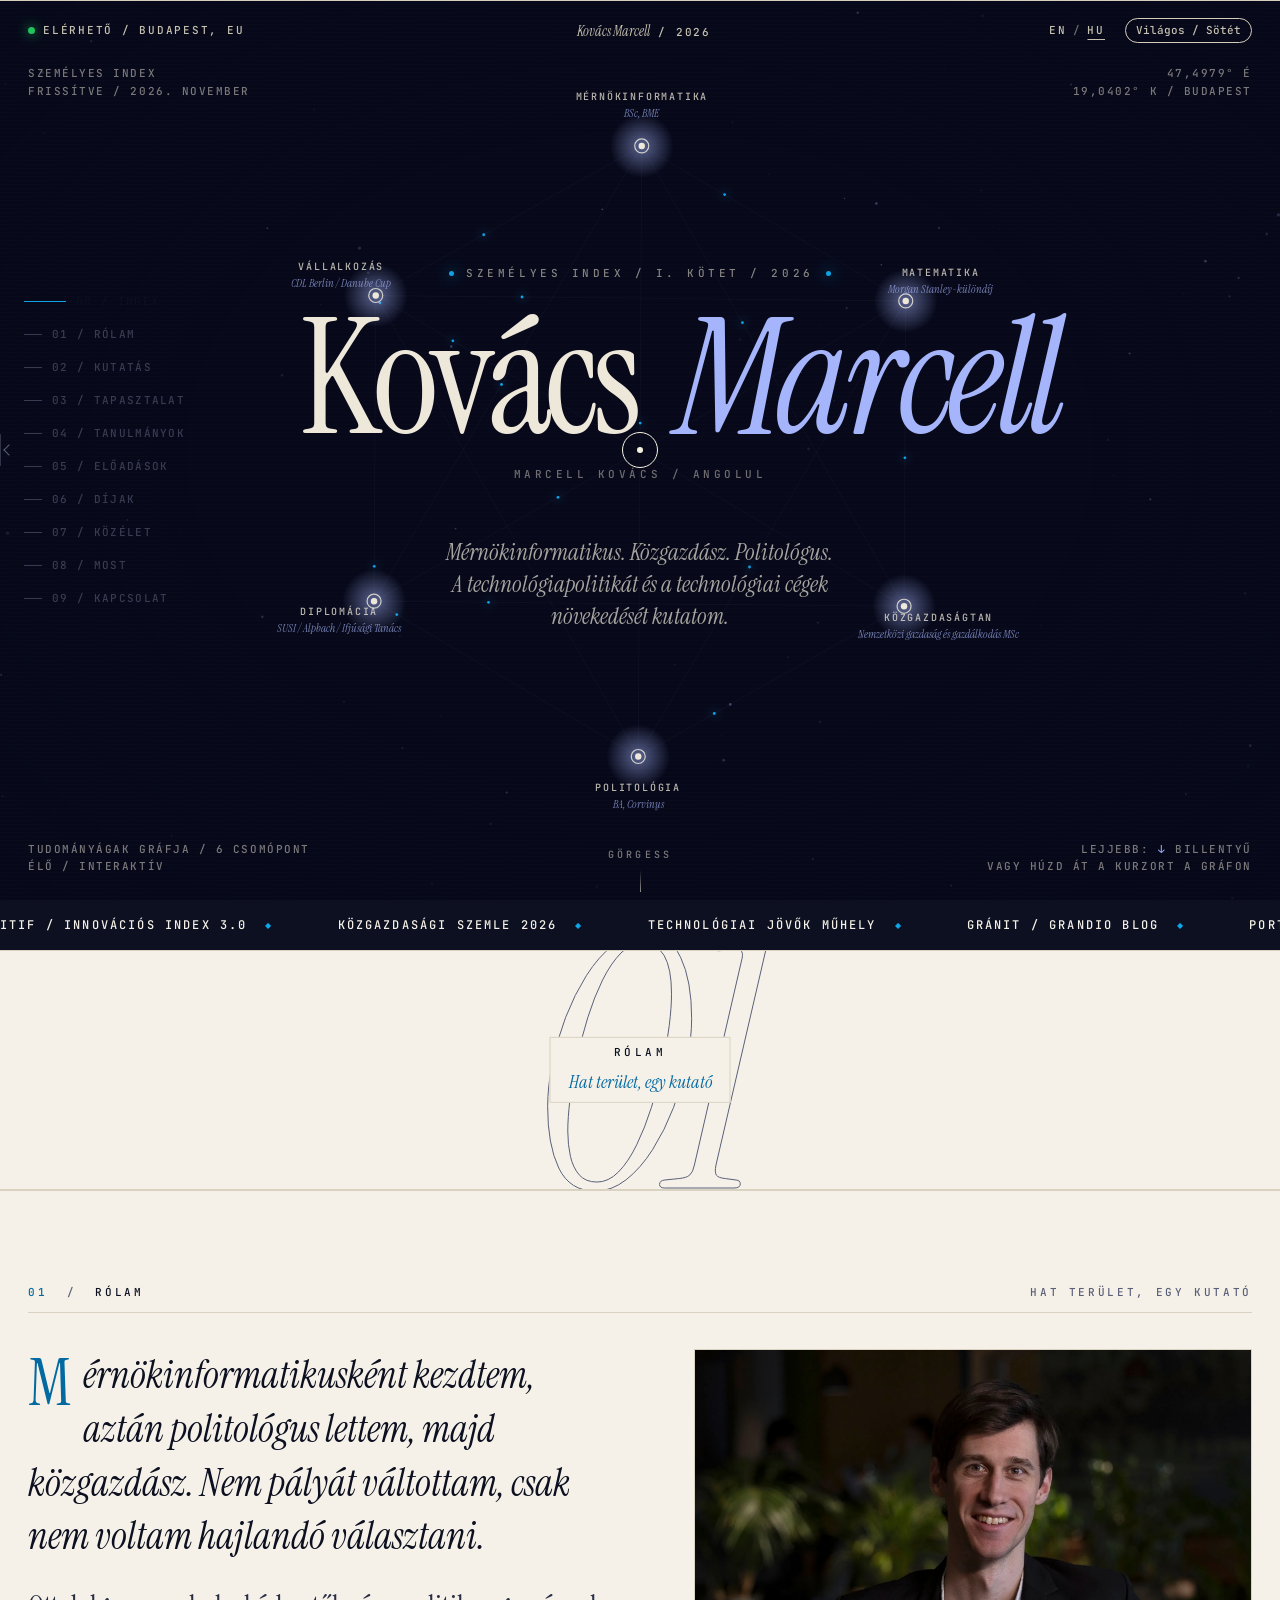
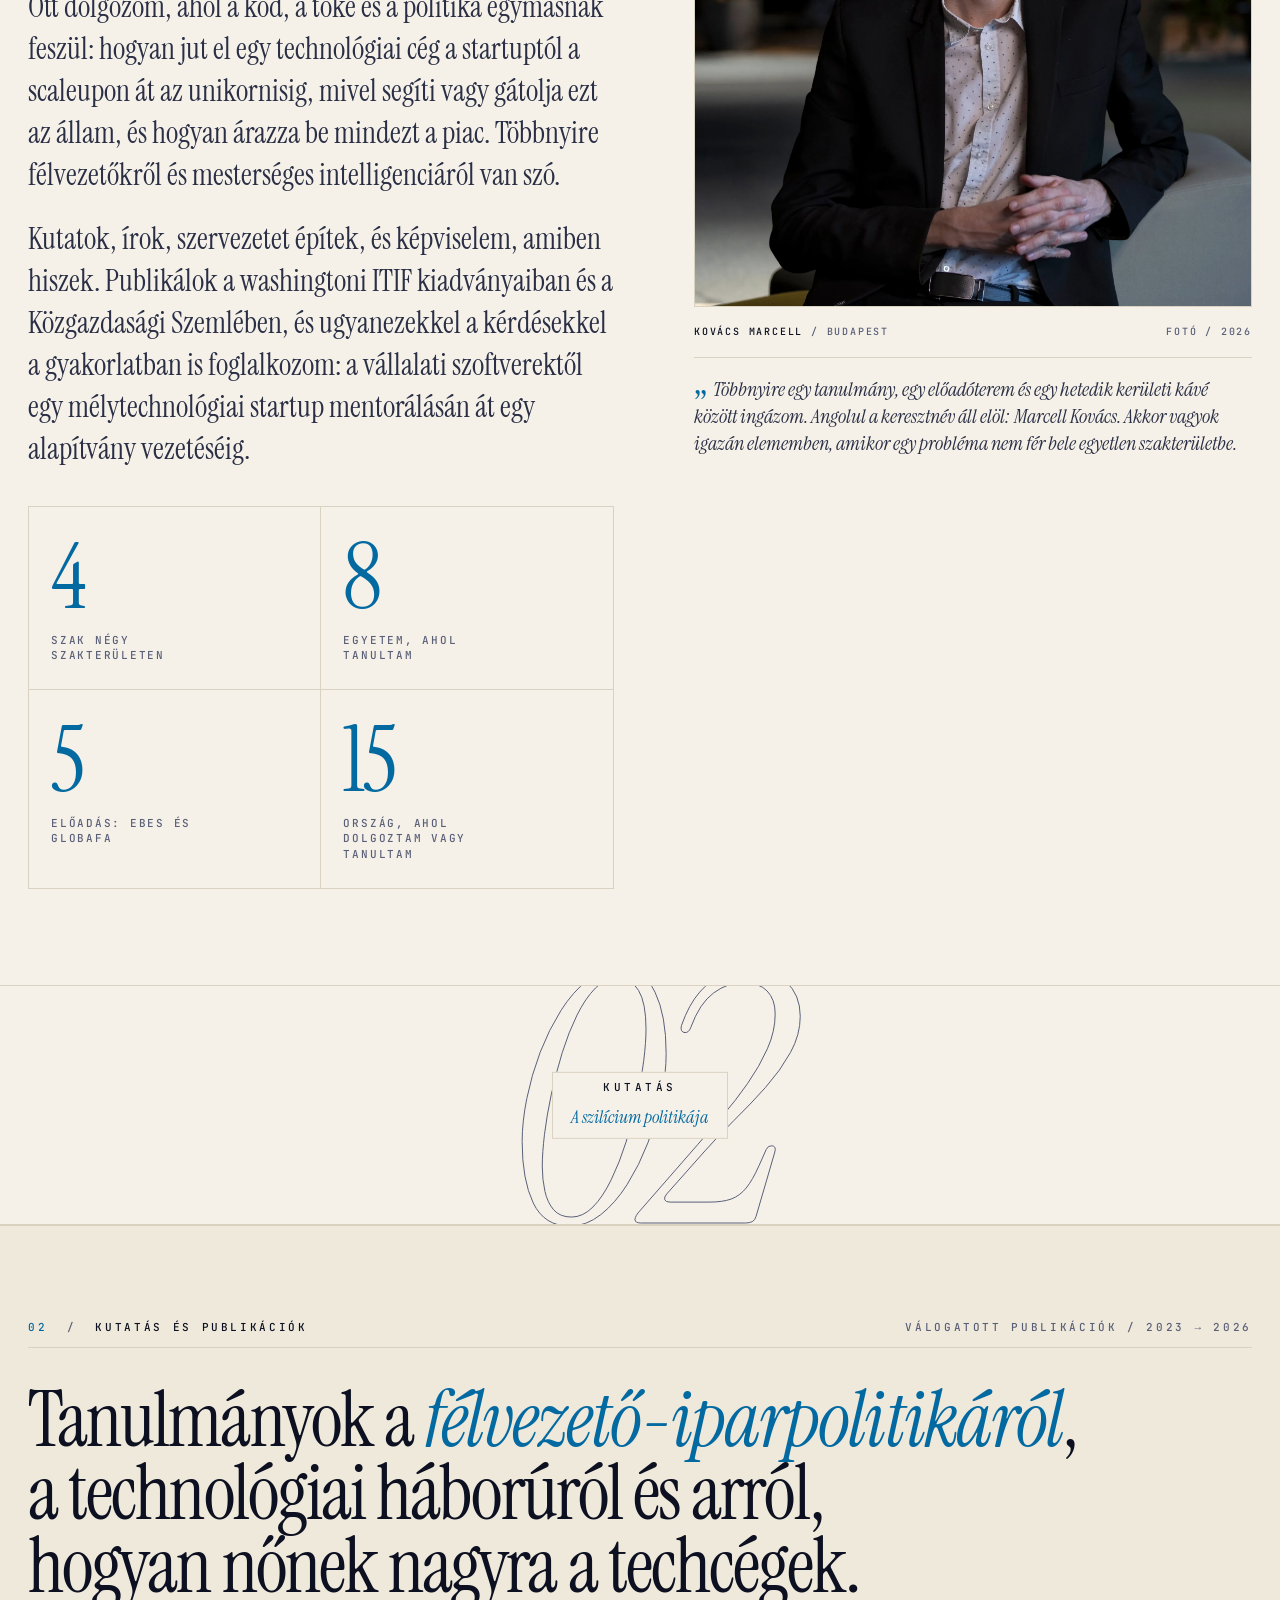
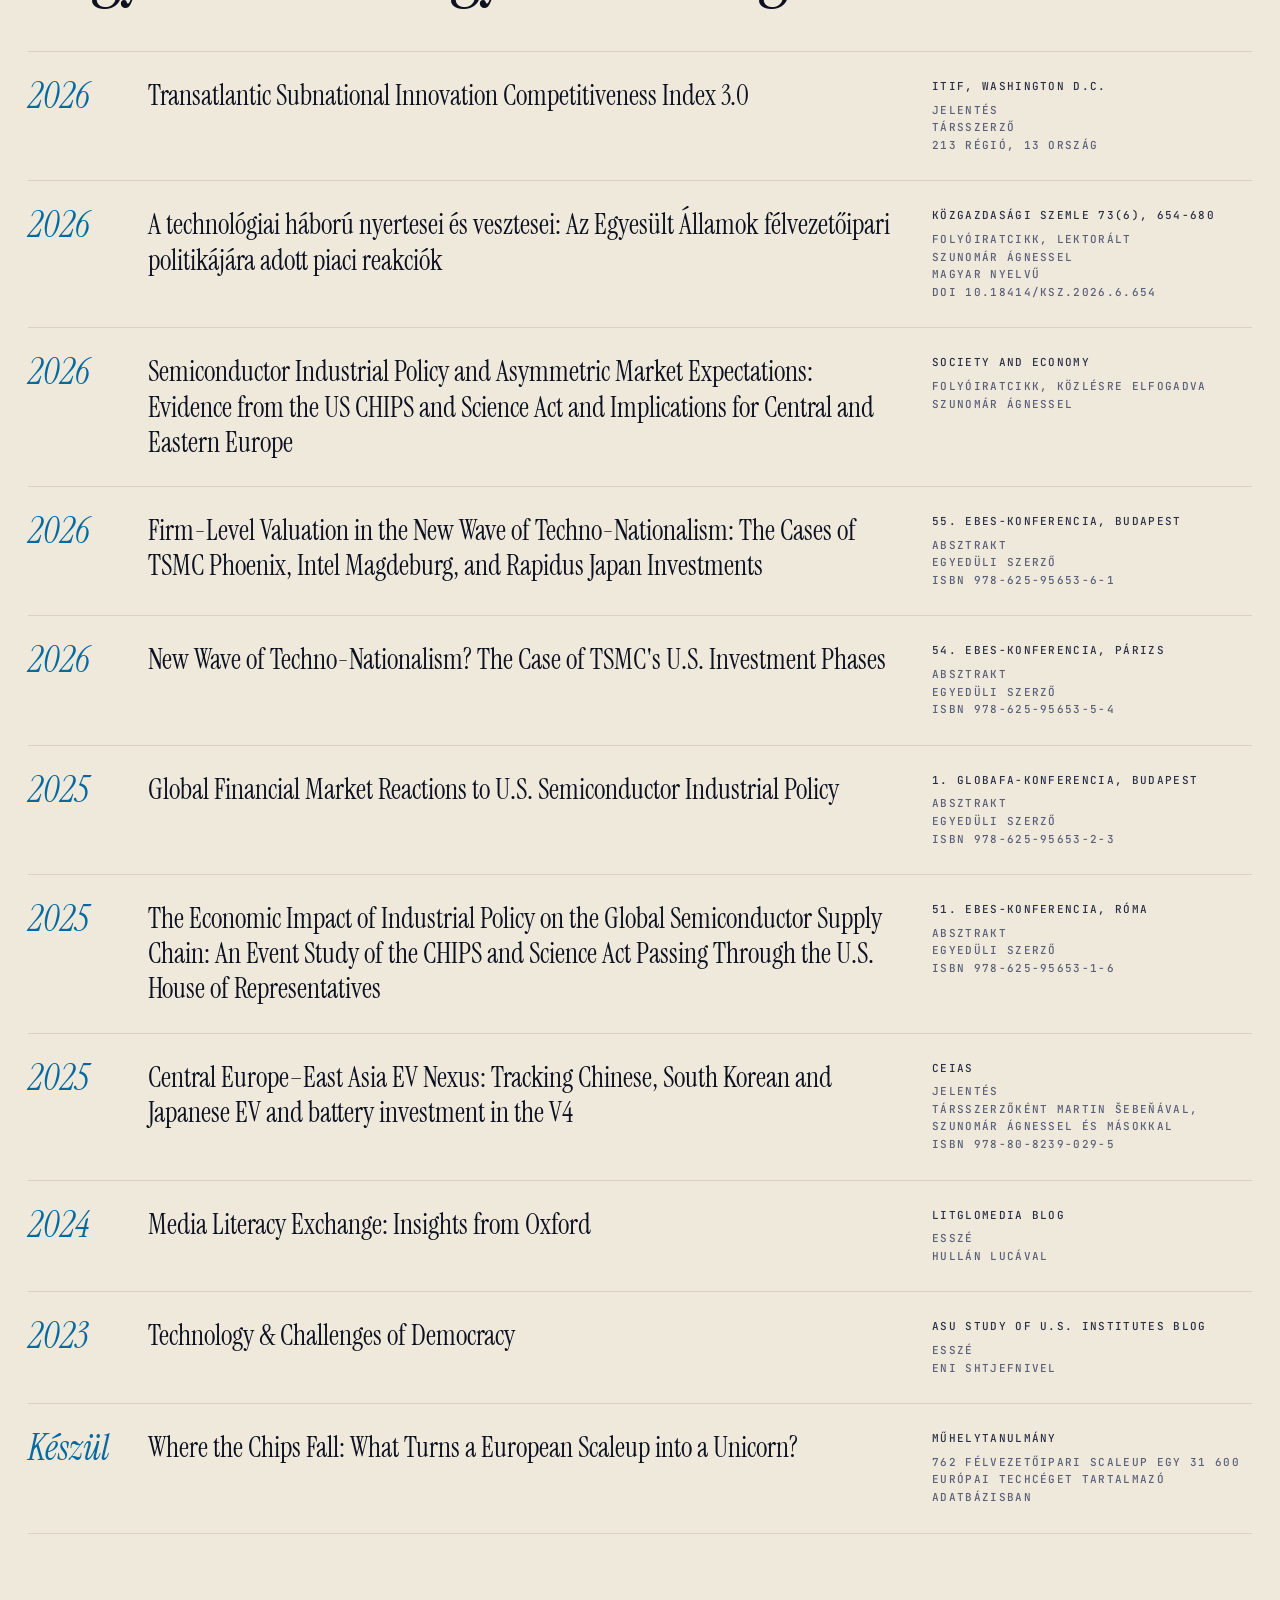
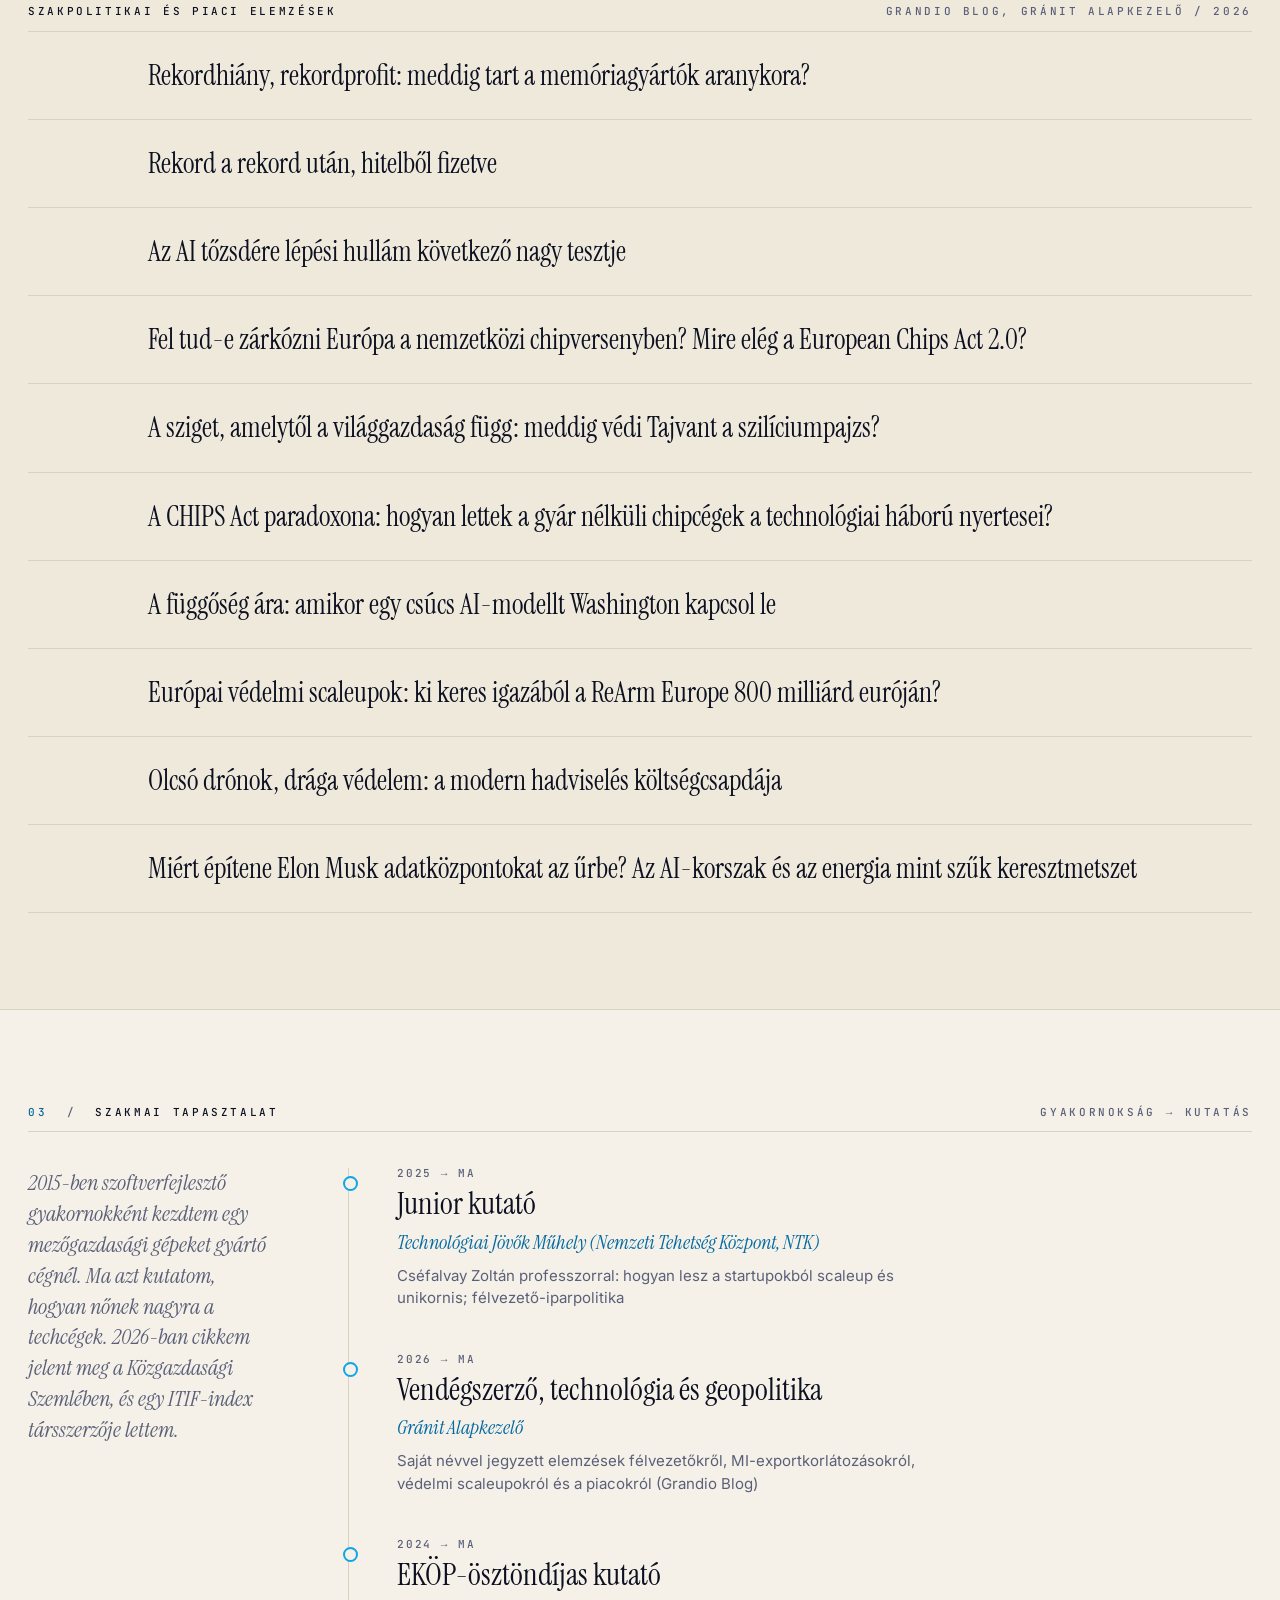
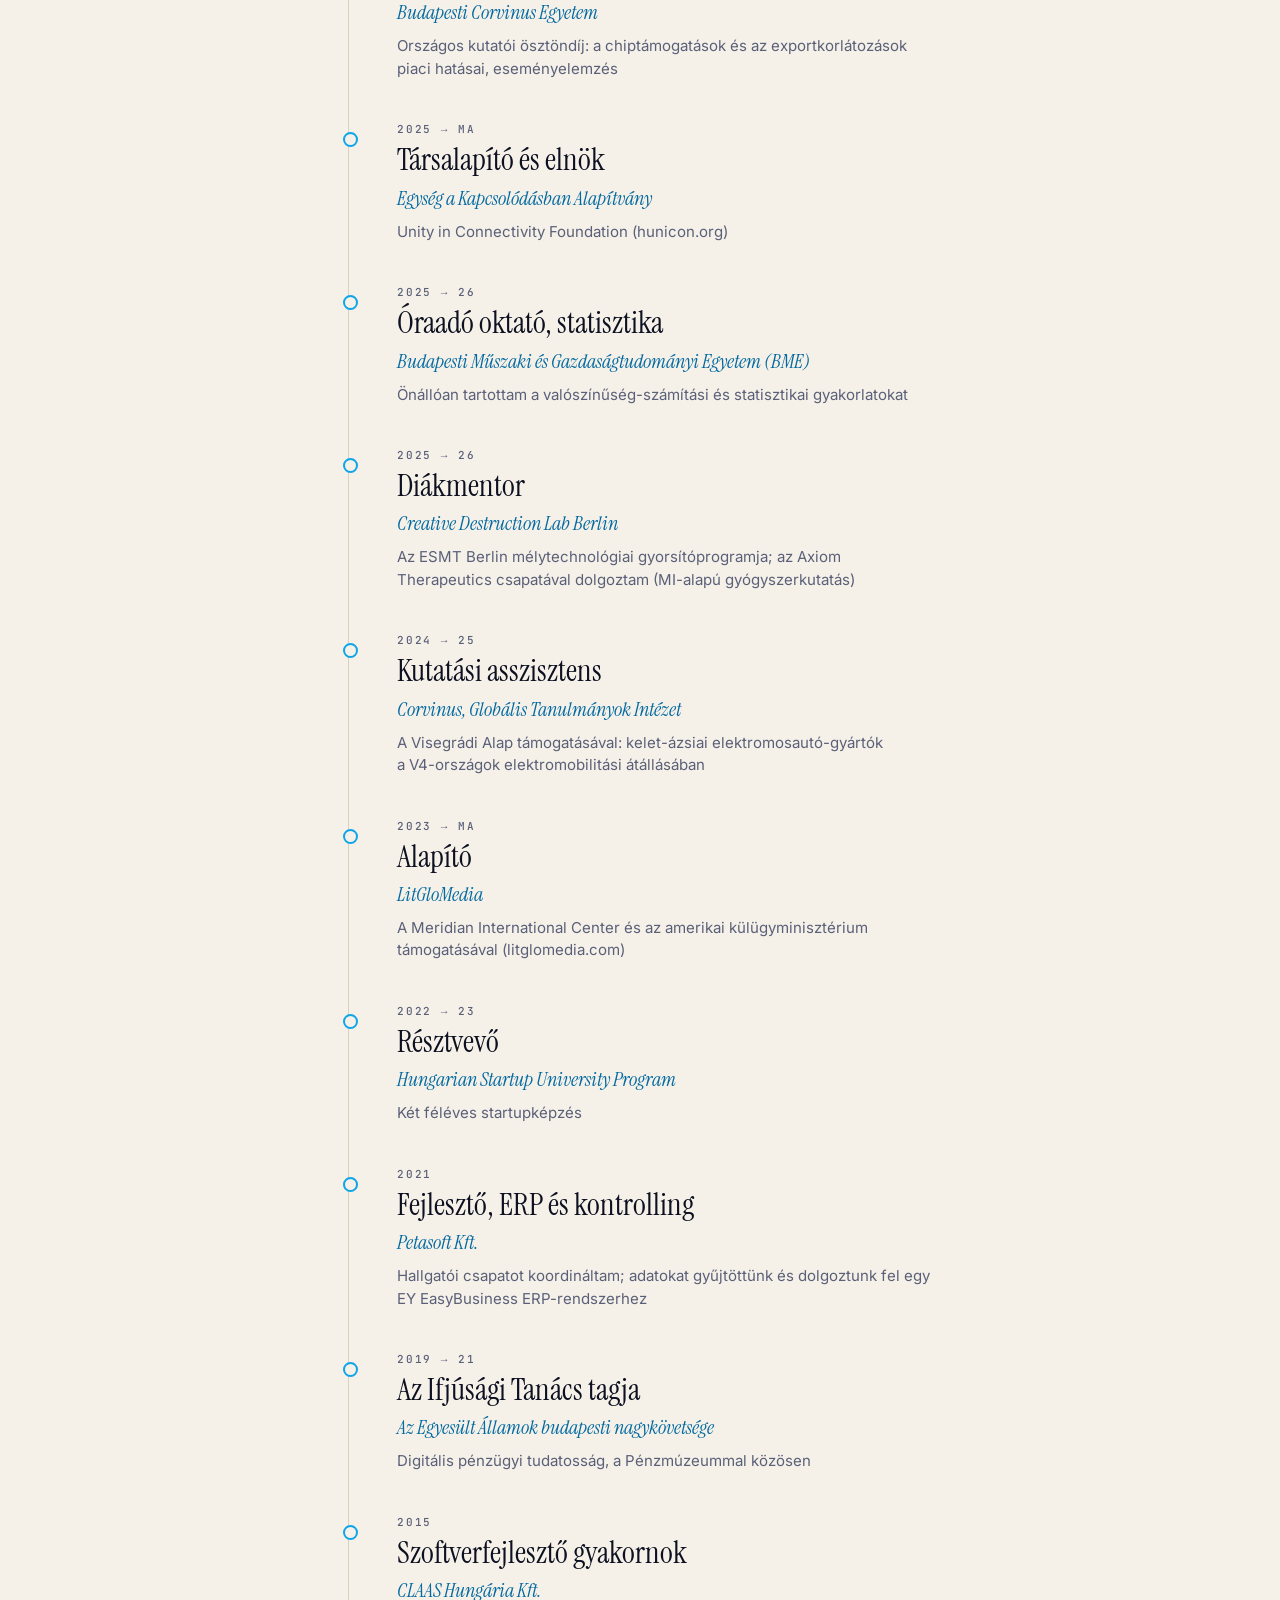
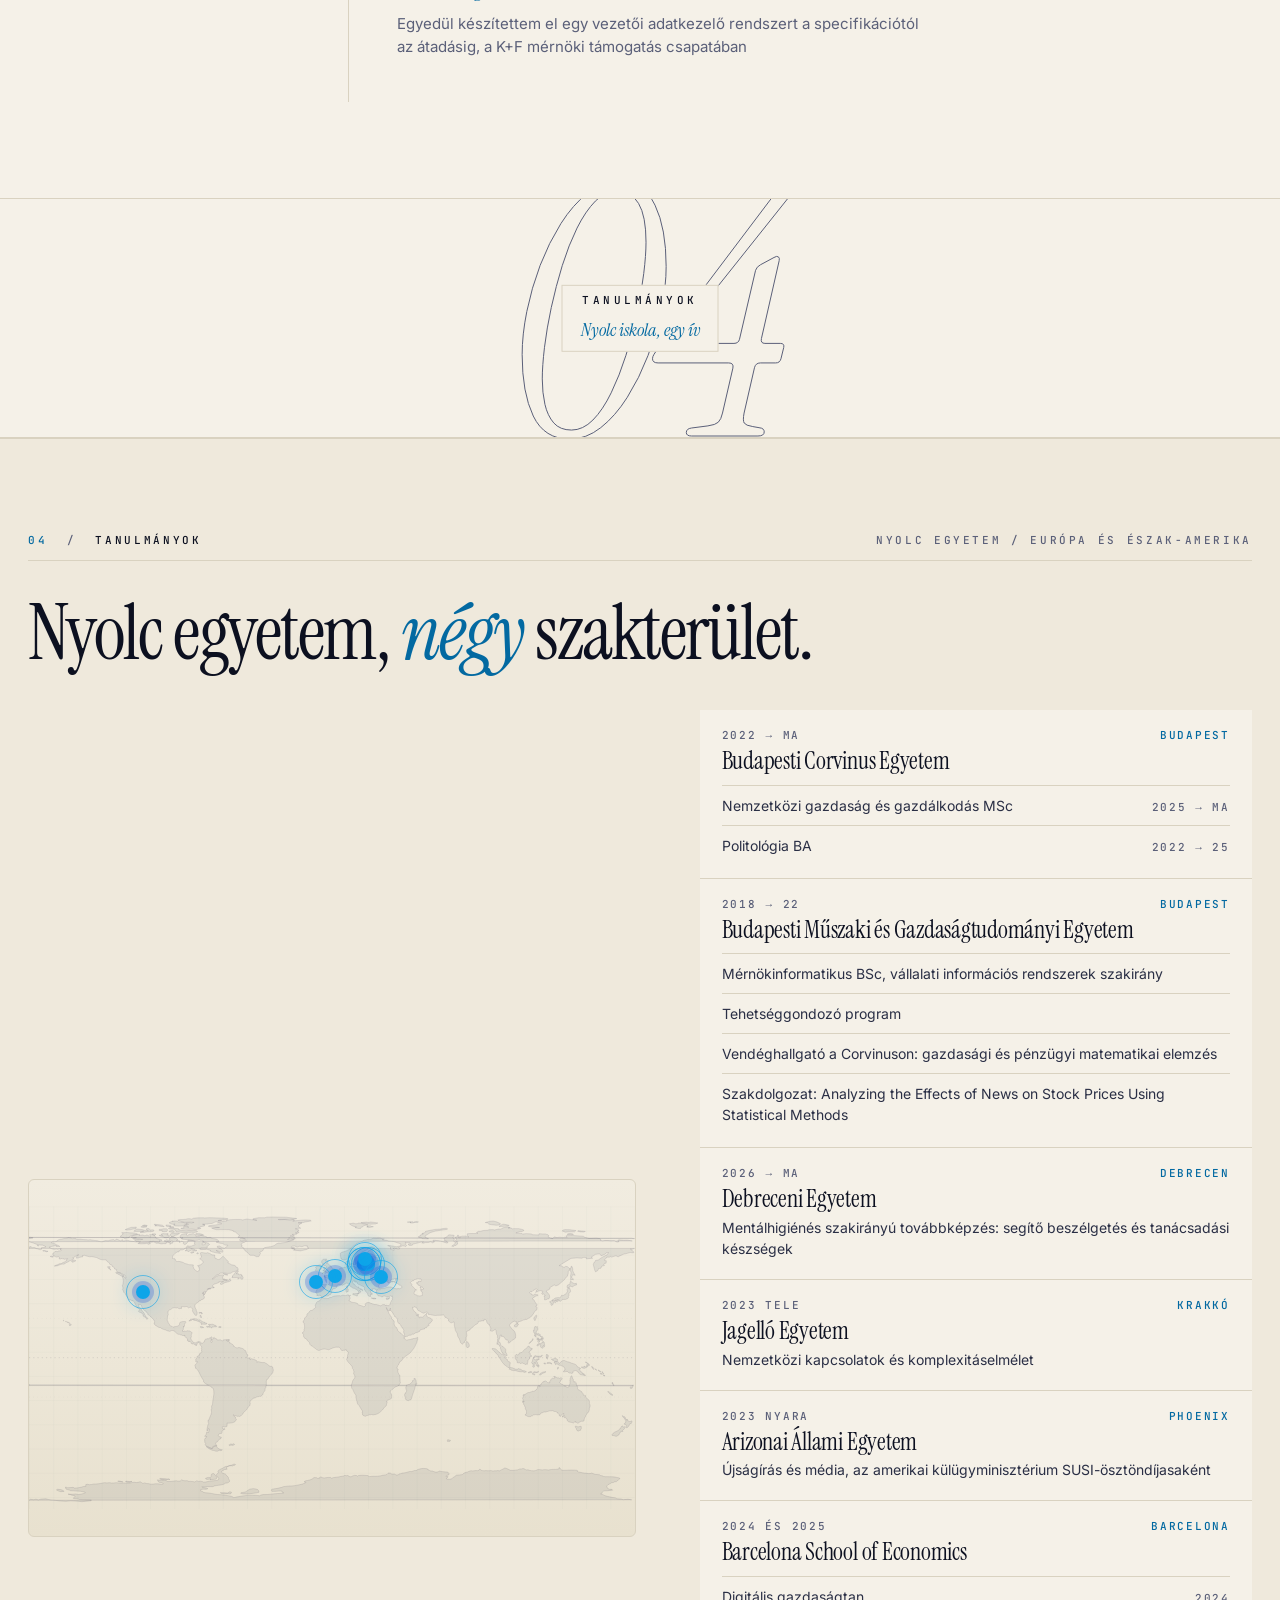
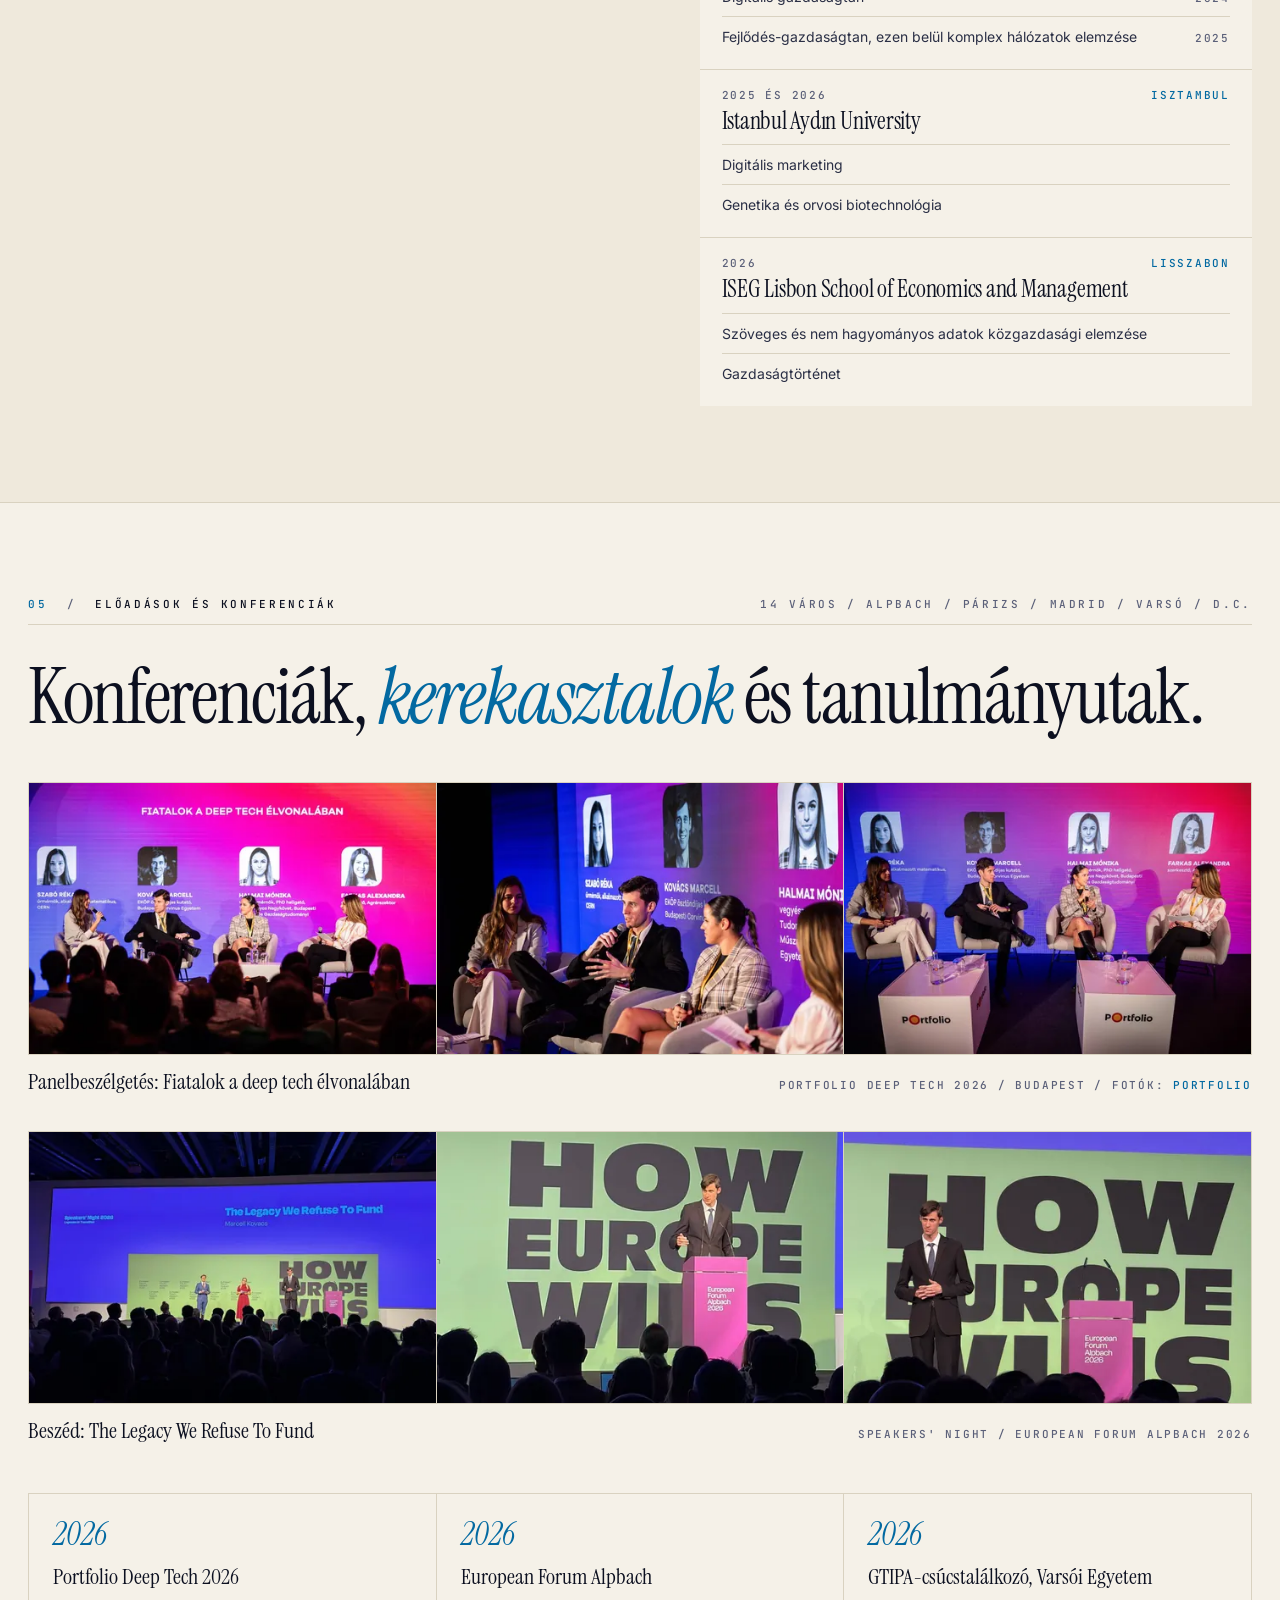
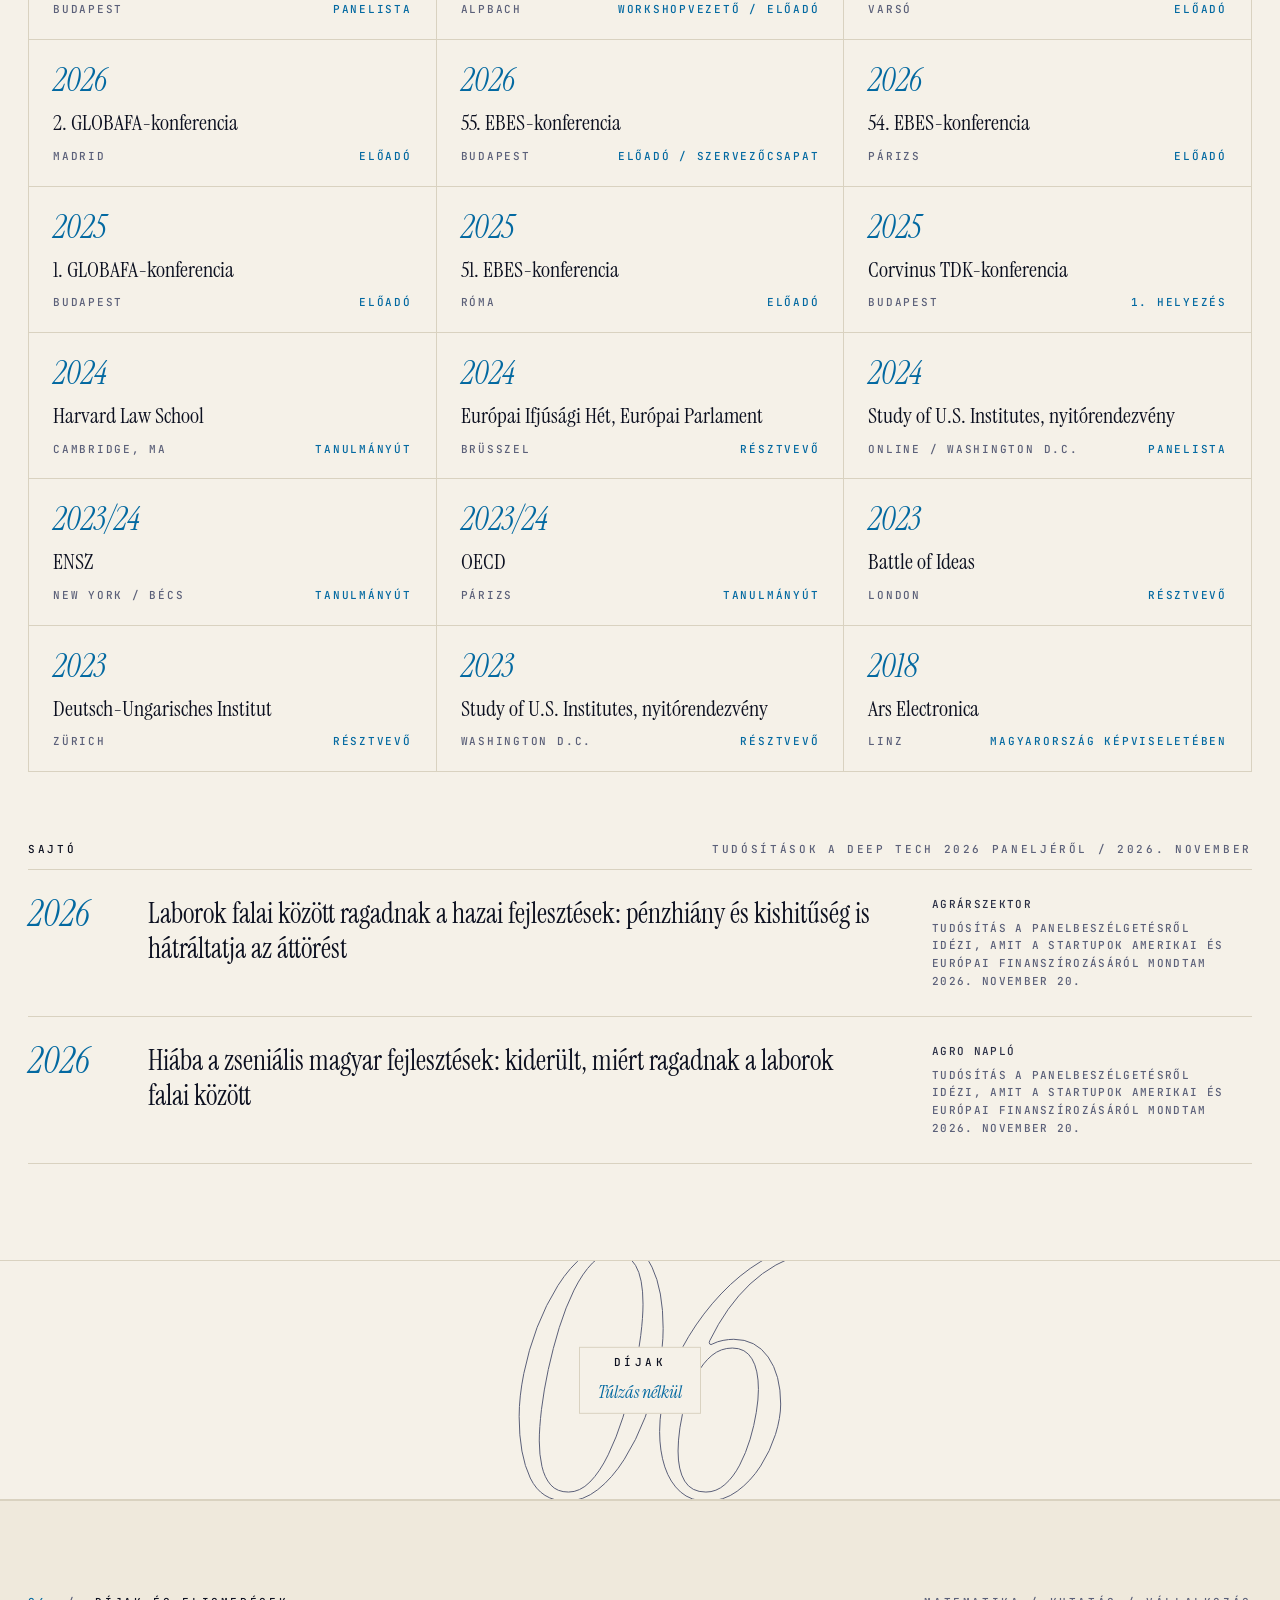
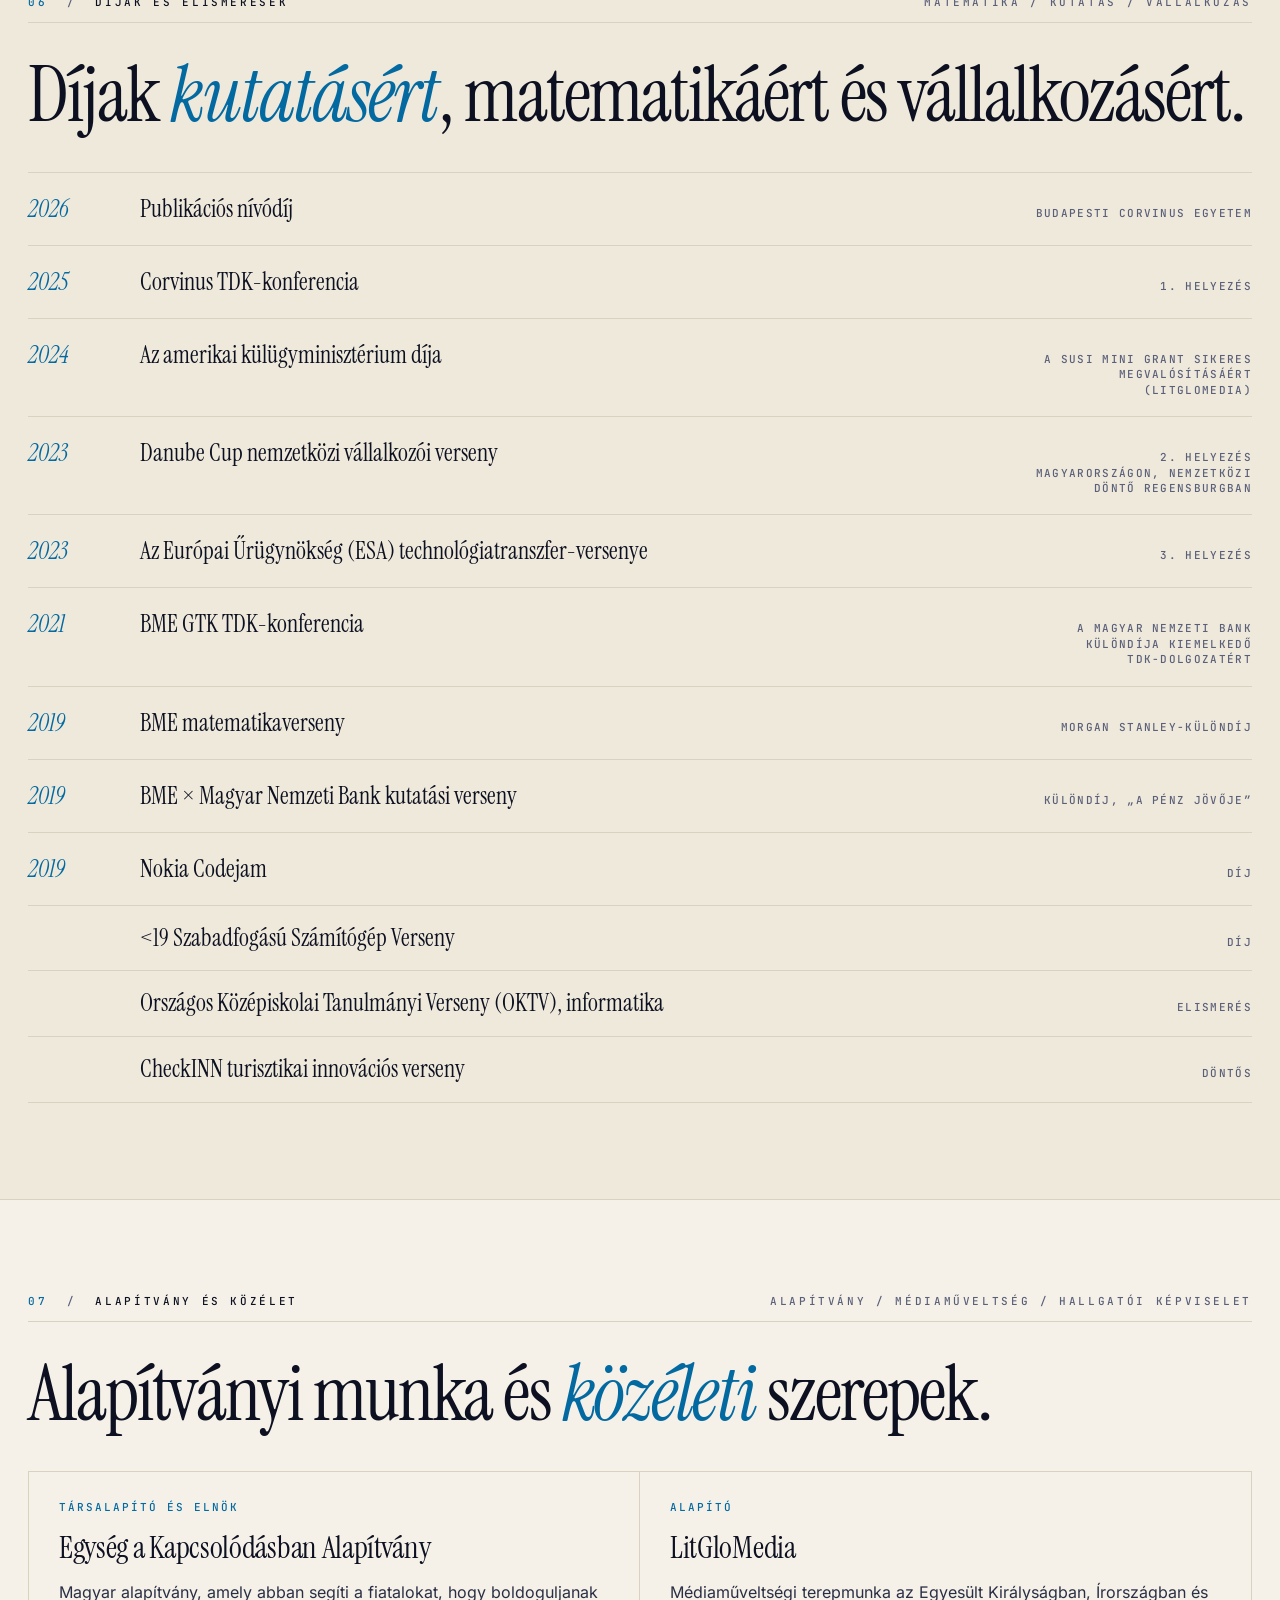
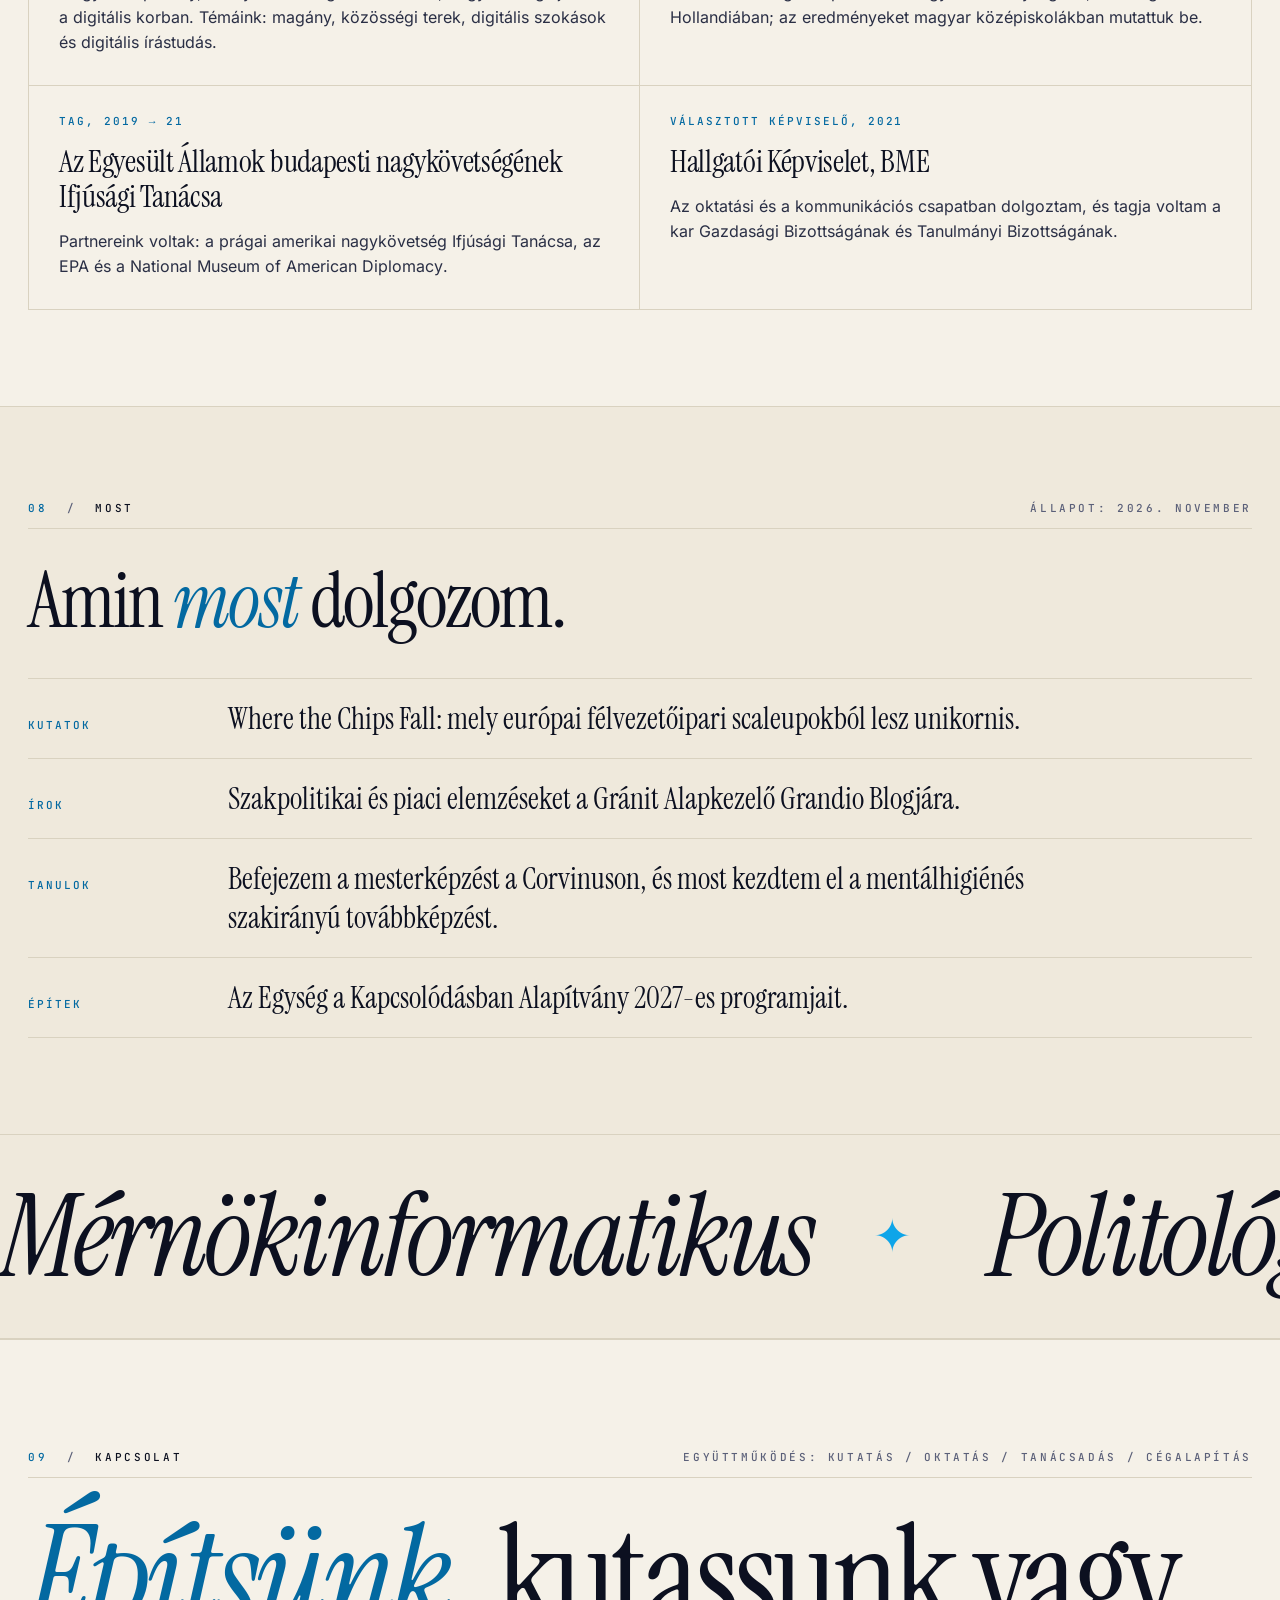
==== commit e8af5fc7: "style: tighter vertical rhythm, the page is about a tenth shorter (prd #05) The page had grown to 21" ====
--- a/hu/index.html
+++ b/hu/index.html
@@ -279,7 +279,7 @@
       <span>Válogatott publikációk / 2023 → 2026</span>
     </div>
     <h2 class="h-display reveal">Tanulmányok a <span class="ital">félvezető-iparpolitikáról</span>, a technológiai háborúról és arról, hogyan nőnek nagyra a techcégek.</h2>
-    <div class="pubs" id="pubs" style="margin-top:64px">
+    <div class="pubs" id="pubs" style="margin-top:48px">
       <div class="pub">
         <div class="yr">2026</div>
         <h3 class="ttl" lang="en"><a class="tlink" href="https://itif.org/publications/2026/09/08/transatlantic-subnational-innovation-competitiveness-index-3-0/" target="_blank" rel="noopener">Transatlantic Subnational Innovation Competitiveness Index 3.0</a></h3>
@@ -574,7 +574,7 @@
         </figcaption>
       </figure>
     </div>
-    <div class="grid" id="speak" style="margin-top:64px">
+    <div class="grid" id="speak" style="margin-top:48px">
       <div class="card">
         <div class="yr">2026</div>
         <div class="v"><a class="tlink" href="https://www.portfolio.hu/rendezvenyek/eloado/kovacs-marcell/17038" target="_blank" rel="noopener">Portfolio <span lang="en">Deep Tech</span> 2026</a></div>
@@ -697,7 +697,7 @@
       <span>Matematika / Kutatás / Vállalkozás</span>
     </div>
     <h2 class="h-display reveal">Díjak <span class="ital">kutatásért</span>, matematikáért és vállalkozásért.</h2>
-    <div class="list" id="awardList" style="margin-top:48px">
+    <div class="list" id="awardList" style="margin-top:40px">
       <div class="row">
         <div class="yr">2026</div>
         <div class="nm">Publikációs nívódíj</div>
@@ -770,7 +770,7 @@
       <span>Alapítvány / Médiaműveltség / Hallgatói képviselet</span>
     </div>
     <h2 class="h-display reveal">Alapítványi munka és <span class="ital">közéleti</span> szerepek.</h2>
-    <div class="grid" id="civicGrid" style="margin-top:48px">
+    <div class="grid" id="civicGrid" style="margin-top:40px">
       <div class="card">
         <div class="role">Társalapító és elnök</div>
         <h3><a class="tlink" href="https://hunicon.org" target="_blank" rel="noopener">Egység a Kapcsolódásban Alapítvány</a></h3>
--- a/styles.css
+++ b/styles.css
@@ -252,9 +252,12 @@
 .loopcopy{display:contents}
 
 /* ================ section base ================ */
-section{position:relative;padding:120px 28px;border-top:1px solid var(--rule)}
+/* Vertical rhythm, tightened on 2026-11-23 (PRD 05): the page had grown to 21 screens on a desktop
+   and 24 on a phone. Section padding 120 to 96, label rows, list rows and card paddings a notch
+   smaller, the numeral dividers a third lower. The proportions between the parts are kept. */
+section{position:relative;padding:96px 28px;border-top:1px solid var(--rule)}
 .wrap{max-width:1280px;margin:0 auto}
-.eyebrow-row{display:flex;justify-content:space-between;align-items:baseline;font:500 11px/1.5 'JetBrains Mono', monospace;letter-spacing:.24em;text-transform:uppercase;color:var(--ink-3);margin-bottom:48px;padding-bottom:14px;border-bottom:1px solid var(--rule)}
+.eyebrow-row{display:flex;justify-content:space-between;align-items:baseline;font:500 11px/1.5 'JetBrains Mono', monospace;letter-spacing:.24em;text-transform:uppercase;color:var(--ink-3);margin-bottom:36px;padding-bottom:14px;border-bottom:1px solid var(--rule)}
 .eyebrow-row .num{color:var(--accent-text)}
 .eyebrow-row .name{color:var(--ink)}
 /* About and Experience have no display heading, so their label row carries the section's h2;
@@ -265,7 +268,7 @@
 /* a label that wraps (narrow screens, long Hungarian labels) gets 1.5 line spacing so accents clear
    the line above; the negative half-leading keeps a one-line label exactly as tall as with 11px/1 */
 .eyebrow-row > *{margin-block:-.25em}
-.h-display{font-family:'Instrument Serif', serif;font-weight:400;font-size:clamp(48px, 7vw, 108px);line-height:.95;letter-spacing:-0.025em;color:var(--ink);text-wrap:balance}
+.h-display{font-family:'Instrument Serif', serif;font-weight:400;font-size:clamp(44px, 6vw, 92px);line-height:.95;letter-spacing:-0.025em;color:var(--ink);text-wrap:balance}
 .h-display .ital{font-style:italic;color:var(--accent-text)}
 
 /* reveal */
@@ -278,7 +281,7 @@
 #about .lede p:first-child{font-size:clamp(28px, 3vw, 40px);color:var(--ink);font-style:italic}
 #about .lede p:first-child::first-letter{font-size:1.7em;float:left;line-height:.85;padding:6px 12px 0 0;color:var(--accent-text);font-style:normal}
 #about .stats{display:grid;grid-template-columns:1fr 1fr;gap:1px;background:var(--rule);border:1px solid var(--rule);margin-top:36px}
-#about .stats > div{background:var(--paper);padding:32px 24px}
+#about .stats > div{background:var(--paper);padding:26px 22px}
 #about .stats .n{font-family:'Instrument Serif', serif;font-size:clamp(56px, 7vw, 96px);line-height:1;color:var(--accent-text);letter-spacing:-0.03em}
 #about .stats .lab{font:500 11px/1.4 'JetBrains Mono', monospace;letter-spacing:.16em;text-transform:uppercase;color:var(--ink-3);margin-top:10px;max-width:14em}
 
@@ -308,7 +311,7 @@
 #research{background:var(--paper-2)}
 /* the same row style lists the press reports in the Speaking section (#speaking .press) */
 #research .pubs, #speaking .pubs{display:grid;gap:0;border-top:1px solid var(--rule)}
-#research .pub, #speaking .pub{display:grid;grid-template-columns:80px 1fr 320px;gap:40px;padding:32px 0;border-bottom:1px solid var(--rule);align-items:start;cursor:default;transition:padding .35s ease, background .35s ease}
+#research .pub, #speaking .pub{display:grid;grid-template-columns:80px 1fr 320px;gap:40px;padding:26px 0;border-bottom:1px solid var(--rule);align-items:start;cursor:default;transition:padding .35s ease, background .35s ease}
 #research .pub:hover{padding-left:18px;padding-right:18px;background:var(--paper)}
 #speaking .pub:hover{padding-left:18px;padding-right:18px;background:var(--paper-2)}
 #research .pub .yr, #speaking .pub .yr{font-family:'Instrument Serif', serif;font-size:36px;color:var(--accent-text);font-style:italic;line-height:1}
@@ -320,7 +323,7 @@
    narrow 60px year column it would run into the title, so it is set smaller there */
 @media (max-width:880px){html[lang="hu"] #pubs .pub:last-child .yr{font-size:28px}}
 /* policy and market analyses: a sub-list in the same row style, titles in the title column */
-#research .analyses{margin-top:clamp(64px, 8vw, 96px)}
+#research .analyses{margin-top:clamp(48px, 6vw, 72px)}
 #research .analyses .eyebrow-row{margin-bottom:0}
 #research .analyses h3{font:inherit}
 #research .analyses .pubs{border-top:none}
@@ -331,7 +334,7 @@
 #experience .wrap2{display:grid;grid-template-columns:240px 1fr;gap:80px}
 #experience .legend{position:sticky;top:120px;align-self:start;font-family:'Instrument Serif', serif;font-style:italic;font-size:22px;color:var(--ink-3);line-height:1.4;text-wrap:pretty}
 #experience ol{list-style:none;border-left:1px solid var(--rule);padding-left:48px}
-#experience li{position:relative;padding:0 0 56px;break-inside:avoid}
+#experience li{position:relative;padding:0 0 44px;break-inside:avoid}
 #experience li::before{content:"";position:absolute;left:-54px;top:8px;width:11px;height:11px;border-radius:99px;background:var(--paper);border:2px solid var(--accent);transition:transform .3s, background .3s}
 #experience li:hover::before{transform:scale(1.6);background:var(--accent)}
 #experience li .per{font:500 11px/1 'JetBrains Mono', monospace;letter-spacing:.16em;text-transform:uppercase;color:var(--ink-3);margin-bottom:8px}
@@ -345,7 +348,7 @@
 #education .eyebrow-row{color:var(--ink-3)}
 #education .eyebrow-row .name{color:var(--ink)}
 #education .h-display{color:var(--ink)}
-#education .grid{display:grid;grid-template-columns:1.1fr 1fr;gap:64px;align-items:center;margin-top:48px}
+#education .grid{display:grid;grid-template-columns:1.1fr 1fr;gap:64px;align-items:center;margin-top:40px}
 #education .map-wrap{position:relative;aspect-ratio:1.7/1;background:var(--map-bg, linear-gradient(180deg, #f1ece0 0%, #e8e1cf 100%));border:1px solid var(--rule);border-radius:6px;overflow:hidden;--map-grid:rgba(11, 18, 48, 0.06);--map-line:rgba(11, 18, 48, 0.18);--map-line-soft:rgba(11, 18, 48, 0.08);--map-fill:rgba(11, 18, 48, 0.07);--map-stroke:rgba(11, 18, 48, 0.32)}
 [data-mode="dark"] #education .map-wrap{background:linear-gradient(180deg, #0a0e25 0%, #050714 100%);--map-grid:rgba(168, 184, 255, 0.05);--map-line:rgba(168, 184, 255, 0.14);--map-line-soft:rgba(168, 184, 255, 0.06);--map-fill:rgba(168, 184, 255, 0.08);--map-stroke:rgba(168, 184, 255, 0.32)}
 #education svg.mapsvg{position:absolute;inset:0;width:100%;height:100%}
@@ -370,11 +373,11 @@
 
 /* ================ SPEAKING ================ */
 #speaking .grid{display:grid;grid-template-columns:repeat(3, 1fr);gap:0;border-top:1px solid var(--rule);border-left:1px solid var(--rule)}
-#speaking .card{padding:28px;border-right:1px solid var(--rule);border-bottom:1px solid var(--rule);transition:background .25s;position:relative;overflow:hidden}
+#speaking .card{padding:24px;border-right:1px solid var(--rule);border-bottom:1px solid var(--rule);transition:background .25s;position:relative;overflow:hidden}
 #speaking .card:hover{background:var(--paper-2)}
 /* the arrow sits in the empty top right corner, level with the year; at the bottom right it
    covered the end of the role label */
-#speaking .card::after{content:"→";position:absolute;right:24px;top:22px;font-family:'Instrument Serif', serif;font-style:italic;font-size:32px;color:var(--accent-text);opacity:0;transform:translateX(-12px);transition:.3s;pointer-events:none}
+#speaking .card::after{content:"→";position:absolute;right:24px;top:18px;font-family:'Instrument Serif', serif;font-style:italic;font-size:32px;color:var(--accent-text);opacity:0;transform:translateX(-12px);transition:.3s;pointer-events:none}
 /* The arrow promises a destination, so only a card that has a link shows it: on hover, or while
    the link has keyboard focus. That link covers the whole card, so a click anywhere on it (the
    arrow included) opens the page. Without :has() (before Chrome 105, Firefox 121, Safari 15.4)
@@ -392,7 +395,7 @@
 /* Photos from the stage, above the cards: one row per event, three 3:2 shots each, in the three
    columns of the card grid, with the same hairlines between them. On a narrow screen a row is a
    strip to swipe sideways, so six photos do not push the cards a whole screen down. */
-#speaking .stage{margin-top:64px;display:grid;gap:44px}
+#speaking .stage{margin-top:48px;display:grid;gap:36px}
 #speaking .shots .row{display:grid;grid-template-columns:repeat(3, 1fr);gap:1px;background:var(--rule);border:1px solid var(--rule)}
 #speaking .shots img{display:block;width:100%;height:auto;aspect-ratio:3 / 2;object-fit:cover;background:var(--paper-2)}
 #speaking .shots figcaption{display:flex;justify-content:space-between;align-items:baseline;flex-wrap:wrap;gap:6px 24px;padding-top:14px}
@@ -406,7 +409,7 @@
   #speaking .shots .row > *{flex:0 0 86%;scroll-snap-align:start}
 }
 /* press reports under the cards: a sub-list like the analyses under the publications */
-#speaking .press{margin-top:clamp(64px, 8vw, 96px)}
+#speaking .press{margin-top:clamp(48px, 6vw, 72px)}
 #speaking .press .eyebrow-row{margin-bottom:0}
 #speaking .press h3{font:inherit}
 #speaking .press .pubs{border-top:none}
@@ -414,7 +417,7 @@
 /* ================ AWARDS ================ */
 #awards{background:var(--paper-2)}
 #awards .list{display:grid;gap:0}
-#awards .row{display:grid;grid-template-columns:80px 1fr auto;gap:32px;padding:22px 0;border-top:1px solid var(--rule);align-items:baseline;transition:padding .3s}
+#awards .row{display:grid;grid-template-columns:80px 1fr auto;gap:32px;padding:18px 0;border-top:1px solid var(--rule);align-items:baseline;transition:padding .3s}
 #awards .row:hover{padding-left:14px;padding-right:14px;background:var(--paper)}
 #awards .row:last-child{border-bottom:1px solid var(--rule)}
 #awards .row .yr{font-family:'Instrument Serif', serif;font-size:24px;color:var(--accent-text);font-style:italic}
@@ -423,7 +426,7 @@
 
 /* ================ CIVIC ================ */
 #civic .grid{display:grid;grid-template-columns:repeat(2, 1fr);gap:0;border:1px solid var(--rule)}
-#civic .card{padding:36px;border-right:1px solid var(--rule);border-bottom:1px solid var(--rule)}
+#civic .card{padding:30px;border-right:1px solid var(--rule);border-bottom:1px solid var(--rule)}
 #civic .card:nth-child(2n){border-right:none}
 #civic .card:nth-last-child(-n+2){border-bottom:none}
 #civic .card .role{font:500 11px/1 'JetBrains Mono', monospace;letter-spacing:.18em;text-transform:uppercase;color:var(--accent-text);margin-bottom:18px}
@@ -437,14 +440,14 @@
 #now .eyebrow-row .name{color:var(--ink)}
 #now .h-display{color:var(--ink)}
 #now .h-display .date{font-family:'JetBrains Mono', monospace;font-size:.18em;letter-spacing:.2em;text-transform:uppercase;color:var(--ink-3);display:block;margin-bottom:18px;font-style:normal}
-#now .lines{margin-top:48px;display:flex;flex-direction:column;gap:0}
-#now .line{display:grid;grid-template-columns:160px 1fr;gap:40px;padding:24px 0;border-top:1px solid var(--rule);align-items:baseline}
+#now .lines{margin-top:40px;display:flex;flex-direction:column;gap:0}
+#now .line{display:grid;grid-template-columns:160px 1fr;gap:40px;padding:20px 0;border-top:1px solid var(--rule);align-items:baseline}
 #now .line:last-child{border-bottom:1px solid var(--rule)}
 #now .line .k{font:500 11px/1 'JetBrains Mono', monospace;letter-spacing:.18em;text-transform:uppercase;color:var(--accent-text)}
 #now .line .v{font-family:'Instrument Serif', serif;font-size:clamp(22px, 2.4vw, 30px);line-height:1.3;text-wrap:pretty}
 
 /* ================ CONTACT ================ */
-#contact{padding:140px 28px 80px}
+#contact{padding:112px 28px 72px}
 #contact h2{font-family:'Instrument Serif', serif;font-weight:400;font-size:clamp(64px, 11vw, 180px);line-height:.92;letter-spacing:-.03em;color:var(--ink);text-wrap:balance;margin-bottom:48px}
 #contact h2 .ital{font-style:italic;color:var(--accent-text)}
 #contact .channels{display:grid;grid-template-columns:repeat(3, 1fr);gap:0;border-top:1px solid var(--rule);border-bottom:1px solid var(--rule)}
@@ -485,17 +488,17 @@
   .hero .nameHu{font-size:10px;letter-spacing:.24em}
 
   /* sections: tighter vertical rhythm */
-  section{padding:80px 20px}
+  section{padding:64px 20px}
   .h-display{font-size:clamp(40px, 10vw, 64px)}
 
   /* eyebrow rows: stack so the right meta doesn't clip */
-  .eyebrow-row{flex-direction:column;align-items:flex-start;gap:6px;font-size:10px;letter-spacing:.18em}
-
-  /* num dividers: shrink the giant numerals */
-  .numdivider{height:140px}
-  .numdivider .big{font-size:200px}
-  .numdivider .lbl{font-size:10px;letter-spacing:.24em;padding:14px 18px}
-  .numdivider .lbl em{font-size:14px}
+  .eyebrow-row{flex-direction:column;align-items:flex-start;gap:6px;font-size:10px;letter-spacing:.18em;margin-bottom:28px}
+
+  /* publication and press rows */
+  #research .pub, #speaking .pub{padding:20px 0}
+
+  /* num dividers and the signature marquee: their phone sizes are at the end of the file, after
+     their base rules (here those base rules overrode them) */
 
   /* ticker: smaller */
   .ticker{padding:14px 0}
@@ -503,11 +506,11 @@
 
   /* about stats: 2x2 instead of 4-up */
   #about .stats{grid-template-columns:1fr 1fr}
-  #about .stats > div{padding:24px 18px}
+  #about .stats > div{padding:20px 18px}
 
   /* experience: tighter timeline */
   #experience ol{padding-left:28px}
-  #experience li{padding-bottom:40px}
+  #experience li{padding-bottom:32px}
   #experience li::before{left:-34px}
   #experience li .role{font-size:18px}
   #experience li .org{font-size:17px}
@@ -516,24 +519,30 @@
   #education .grid{grid-template-columns:1fr;gap:32px}
   #education .map-wrap{aspect-ratio:1.4/1}
 
-  /* speaking already 1col below 880; tighten */
-  #speaking .card{padding:22px}
+  /* speaking: one column below 880; on a phone the year stands beside the venue, as in the
+     publication list, which makes each of the 18 cards about a third lower */
+  #speaking .card{padding:18px 20px;display:grid;grid-template-columns:76px minmax(0, 1fr);column-gap:12px;align-items:start}
+  #speaking .card .yr{grid-row:1 / span 2;font-size:24px;margin-bottom:0;padding-top:1px}
+  #speaking .card .v, #speaking .card .c{grid-column:2}
+  /* on the narrowest phones a long role label does not fit beside the city: it moves to its own line */
+  #speaking .card .c{flex-wrap:wrap;row-gap:6px}
+  #speaking .card::after{top:12px;right:16px;font-size:26px}
 
   /* awards list: stack so the note doesn't push off the right edge */
-  #awards .row{grid-template-columns:1fr;gap:4px;padding:18px 0}
+  #awards .row{grid-template-columns:1fr;gap:4px;padding:14px 0}
   #awards .row .yr{font-size:16px}
   #awards .row .nm{font-size:17px;line-height:1.25}
   #awards .row .nt{text-align:left;max-width:none;font-size:10px;letter-spacing:.14em}
 
   /* civic already 1col below 880; tighten */
-  #civic .card{padding:28px 22px}
+  #civic .card{padding:24px 20px}
 
   /* now: stack the 160px label column */
-  #now .line{grid-template-columns:1fr;gap:6px;padding:18px 0}
+  #now .line{grid-template-columns:1fr;gap:6px;padding:14px 0}
   #now .h-display{font-size:clamp(36px, 9vw, 56px)}
 
   /* contact */
-  #contact{padding:90px 20px 60px}
+  #contact{padding:72px 20px 52px}
   #contact h2{font-size:clamp(44px, 13vw, 80px);margin-bottom:36px}
   #contact .channels{grid-template-columns:1fr}
   #contact .channels a{border-right:none;border-bottom:1px solid var(--rule);padding:20px 4px}
@@ -544,10 +553,6 @@
   /* footer: stack */
   footer{flex-direction:column;gap:8px;align-items:flex-start;text-align:left;padding:20px}
 
-  /* signature marquee: keep editorial scale on mobile, just slightly smaller */
-  .signmarquee{padding:36px 0}
-  .signmarquee .row{gap:48px}
-  .signmarquee span{font-size:clamp(40px, 13vw, 72px);gap:36px}
 }
 
 /* ================ FOOTER ================ */
@@ -618,8 +623,8 @@
 }
 
 /* full-bleed numeral dividers */
-.numdivider{position:relative;padding:0;margin:0;overflow:hidden;height:clamp(180px, 28vw, 360px);display:flex;align-items:center;justify-content:center;border-top:1px solid var(--rule);border-bottom:1px solid var(--rule);background:var(--paper)}
-.numdivider .big{font-family:'Instrument Serif', serif;font-style:italic;font-size:clamp(220px, 38vw, 520px);line-height:.8;color:transparent;-webkit-text-stroke:1px var(--ink-3);letter-spacing:-.04em;user-select:none;position:relative;z-index:1}
+.numdivider{position:relative;padding:0;margin:0;overflow:hidden;height:clamp(140px, 19vw, 240px);display:flex;align-items:center;justify-content:center;border-top:1px solid var(--rule);border-bottom:1px solid var(--rule);background:var(--paper)}
+.numdivider .big{font-family:'Instrument Serif', serif;font-style:italic;font-size:clamp(170px, 27.5vw, 348px);line-height:.8;color:transparent;-webkit-text-stroke:1px var(--ink-3);letter-spacing:-.04em;user-select:none;position:relative;z-index:1}
 .numdivider .lbl{position:absolute;left:50%;top:50%;transform:translate(-50%, -50%);font:500 11px/1.6 'JetBrains Mono', monospace;letter-spacing:.32em;text-transform:uppercase;color:var(--ink);text-align:center;z-index:2;background:var(--paper);padding:6px 18px;border:1px solid var(--rule)}
 .numdivider .lbl em{font-style:italic;color:var(--accent-text);font-family:'Instrument Serif', serif;text-transform:none;letter-spacing:0;font-weight:400;font-size:18px;display:block;margin-top:6px}
 [data-mode="dark"] .numdivider{background:var(--paper);border-color:var(--rule)}
@@ -667,12 +672,24 @@
 a.linkcard{display:block}
 
 /* marquee signature */
-.signmarquee{padding:60px 0;background:var(--paper-2);overflow:hidden;border-top:1px solid var(--rule);border-bottom:1px solid var(--rule)}
+.signmarquee{padding:44px 0;background:var(--paper-2);overflow:hidden;border-top:1px solid var(--rule);border-bottom:1px solid var(--rule)}
 .signmarquee .row{display:flex;gap:80px;animation:tk2 40s linear infinite;white-space:nowrap;width:max-content}
 .signmarquee:hover .row{animation-play-state:paused}
 .signmarquee span{font-family:'Instrument Serif', serif;font-style:italic;font-size:clamp(64px, 9vw, 148px);line-height:1;letter-spacing:-.03em;color:var(--ink);display:inline-flex;align-items:center;gap:60px}
 .signmarquee span::after{content:"✦";color:var(--accent);font-size:.4em;font-style:normal}
 @keyframes tk2{from{transform:translateX(0)}to{transform:translateX(-50%)}}
+
+/* Phone sizes of the numeral dividers and the marquee. They used to sit in the mobile pass
+   further up, where the base rules of these two blocks (which come later in the file) overrode
+   them, so they never applied: a phone got the 180px divider and the 64px marquee. Here, after
+   the base rules, they do apply. */
+@media (max-width:720px){
+  .numdivider{height:120px}
+  .numdivider .big{font-size:172px}
+  .signmarquee{padding:32px 0}
+  .signmarquee .row{gap:48px}
+  .signmarquee span{font-size:clamp(40px, 13vw, 72px);gap:36px}
+}
 
 /* ============ REDUCED MOTION ============ */
 /* For a visitor who asks the system for less motion, nothing moves on its own. The hero is
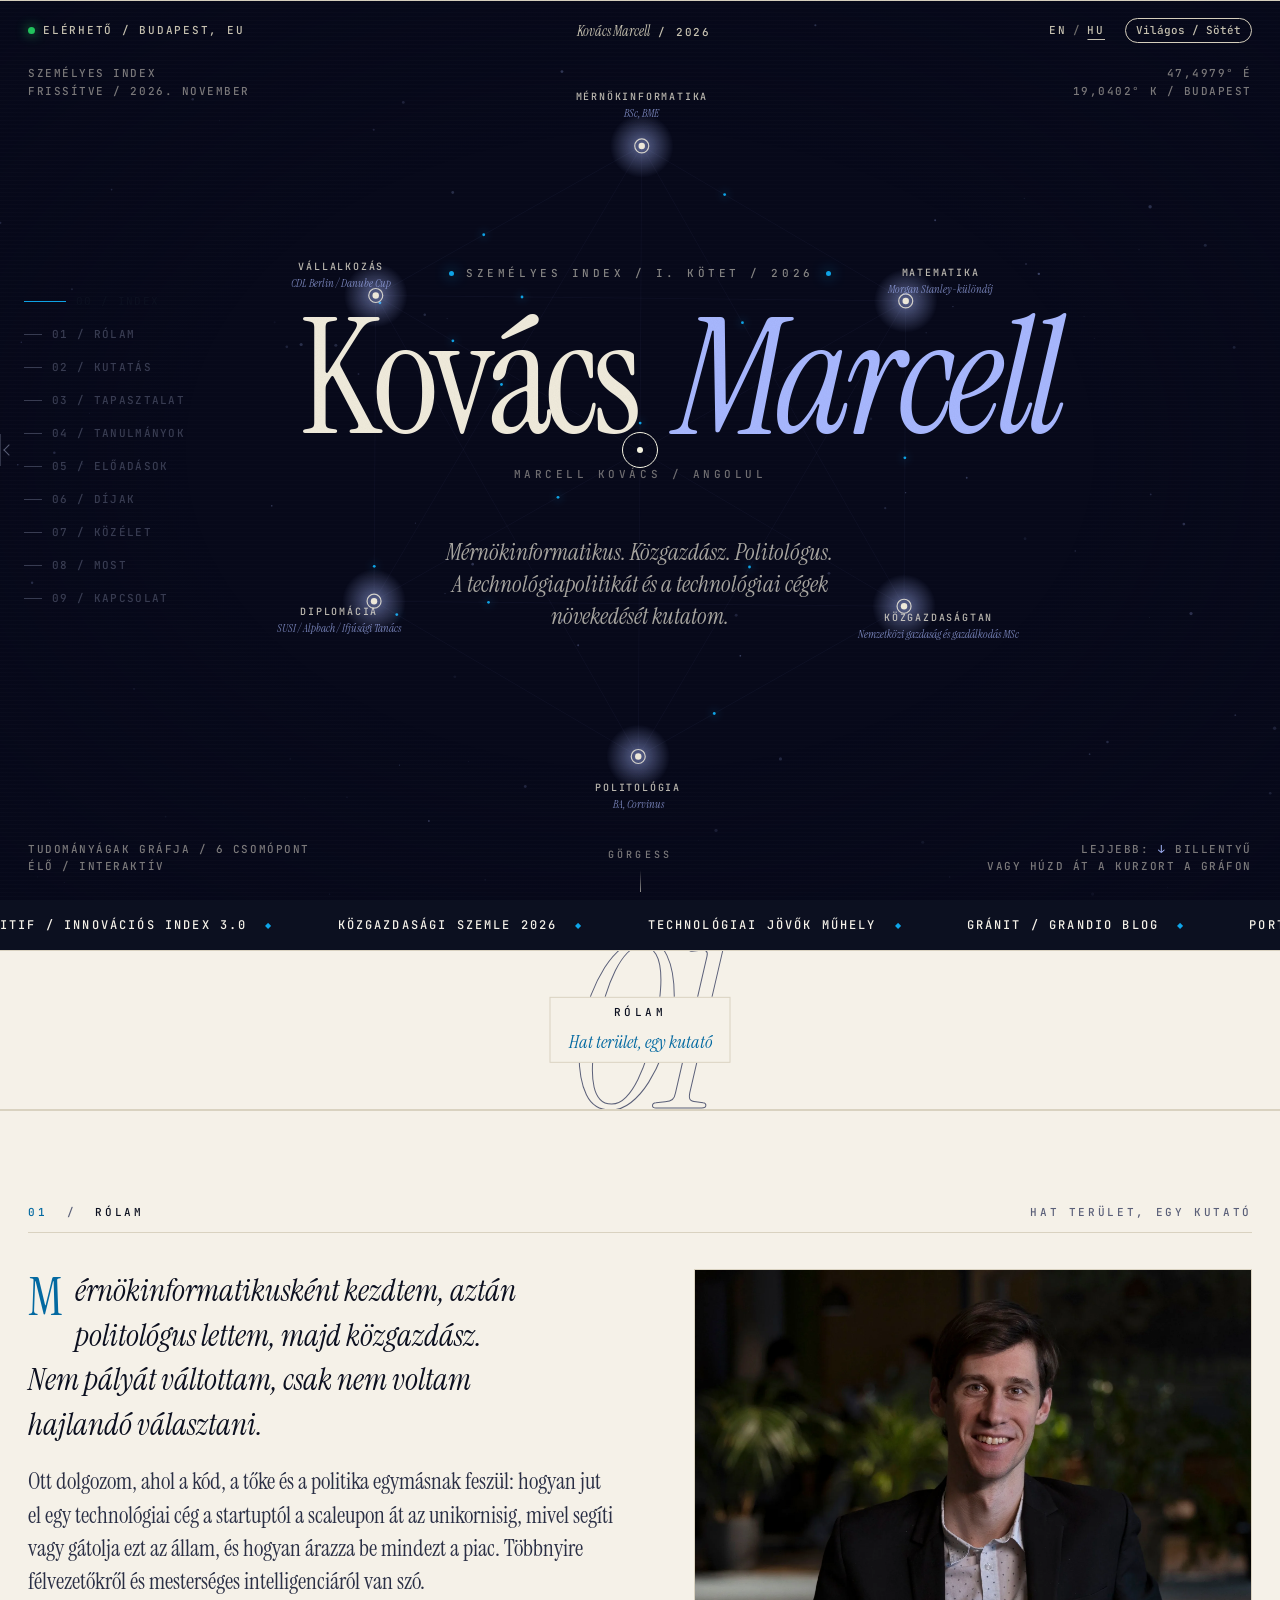
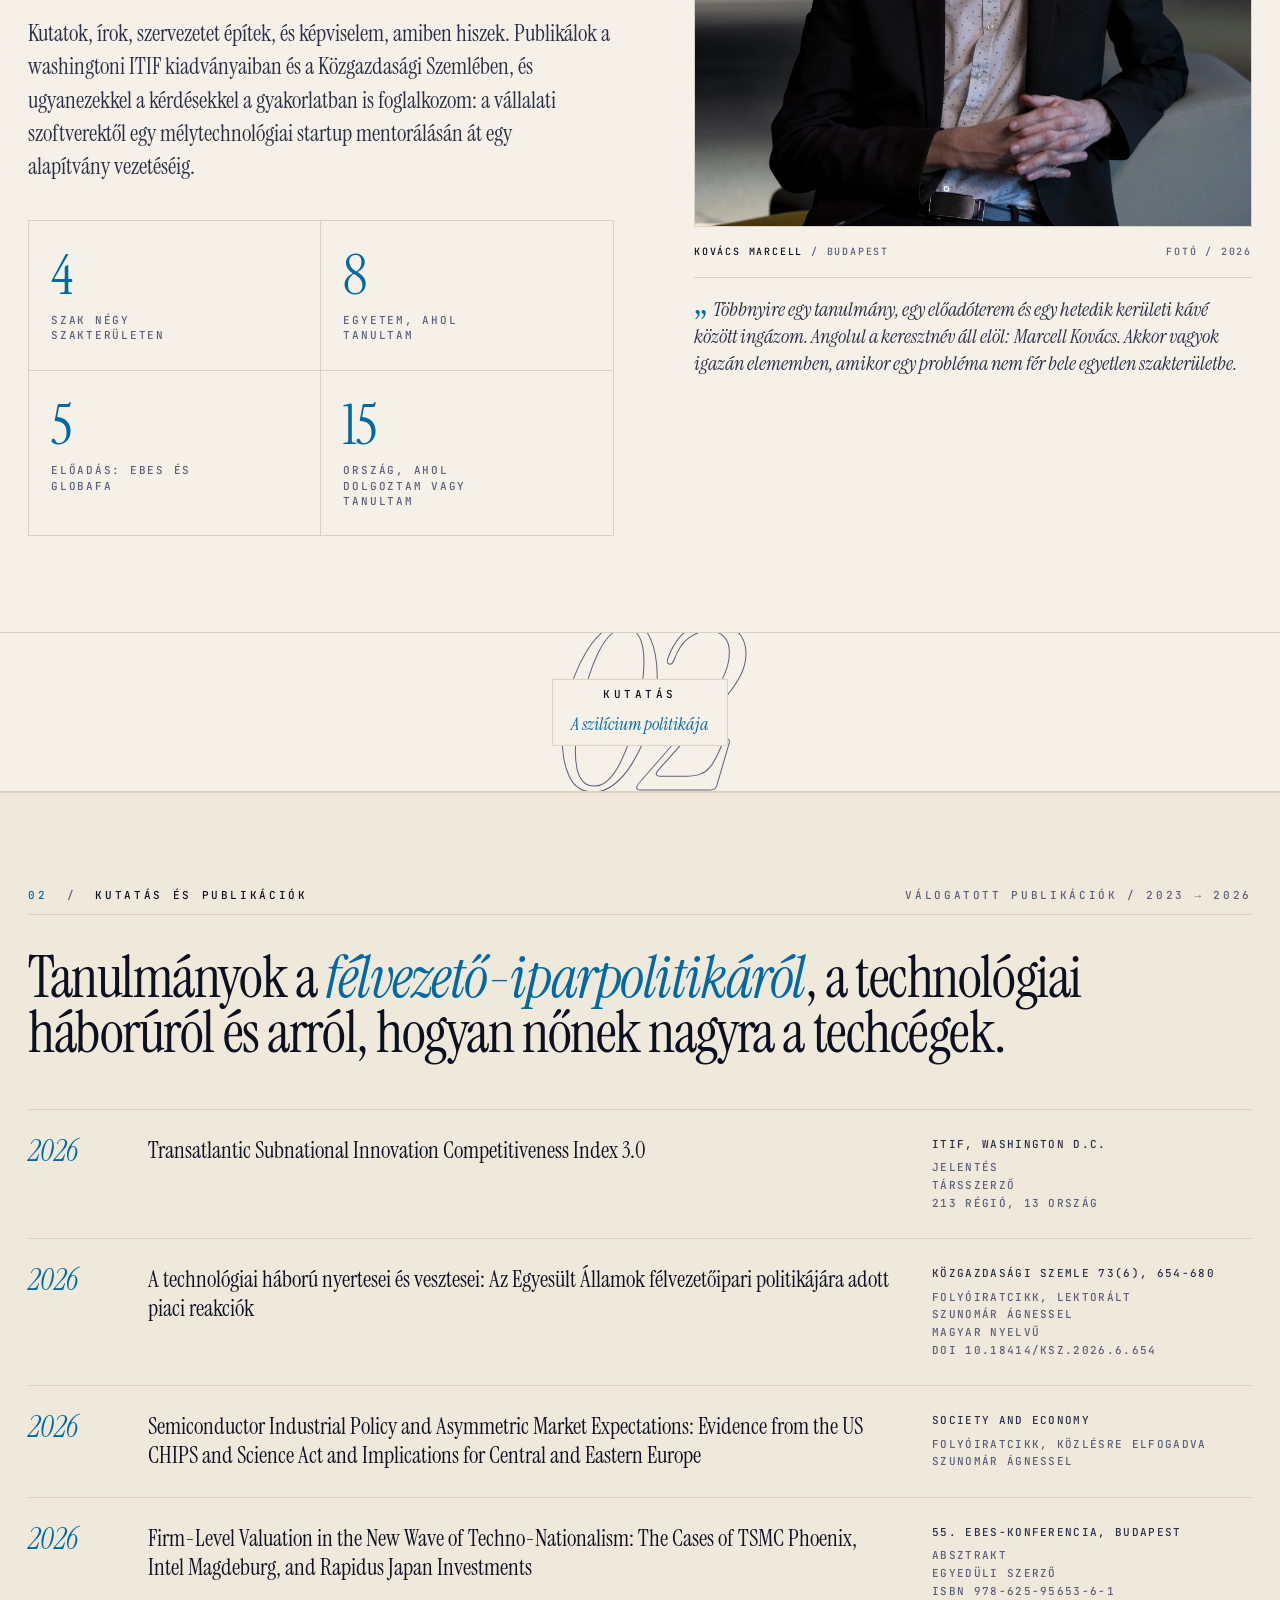
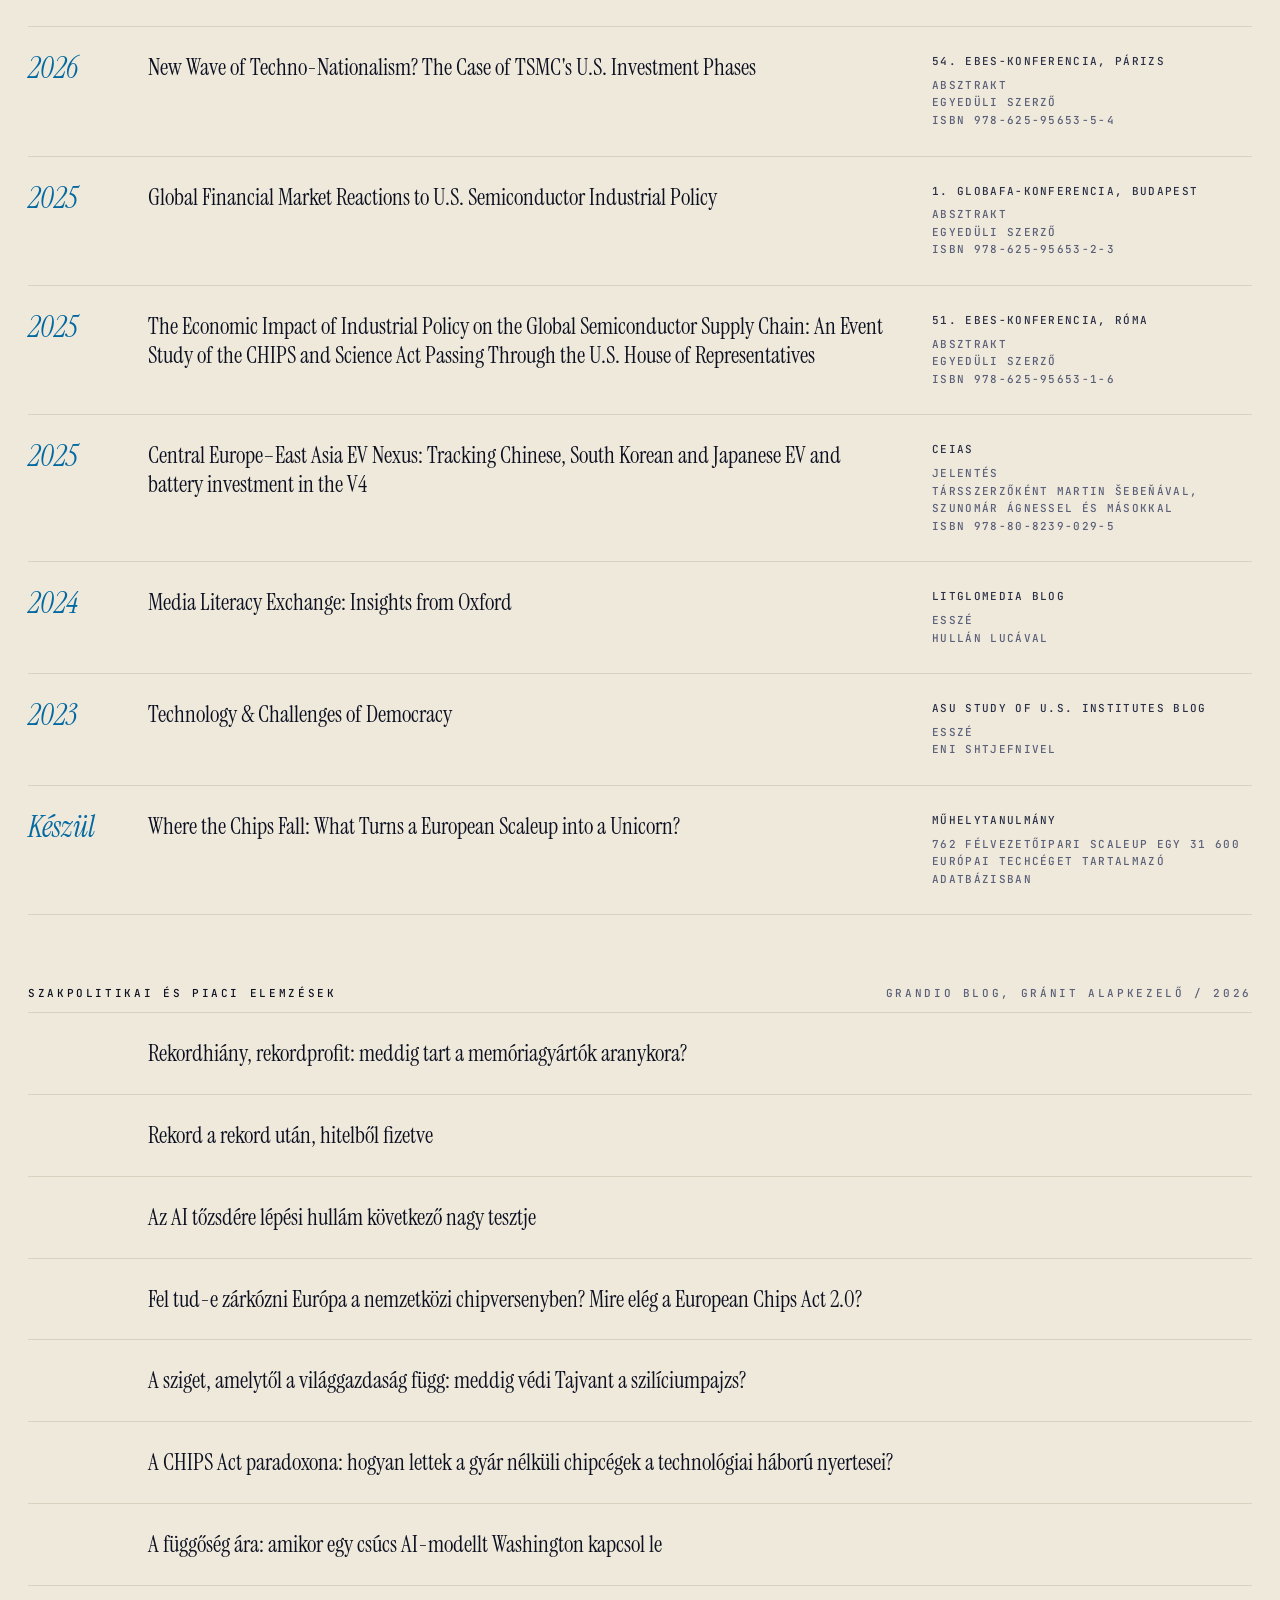
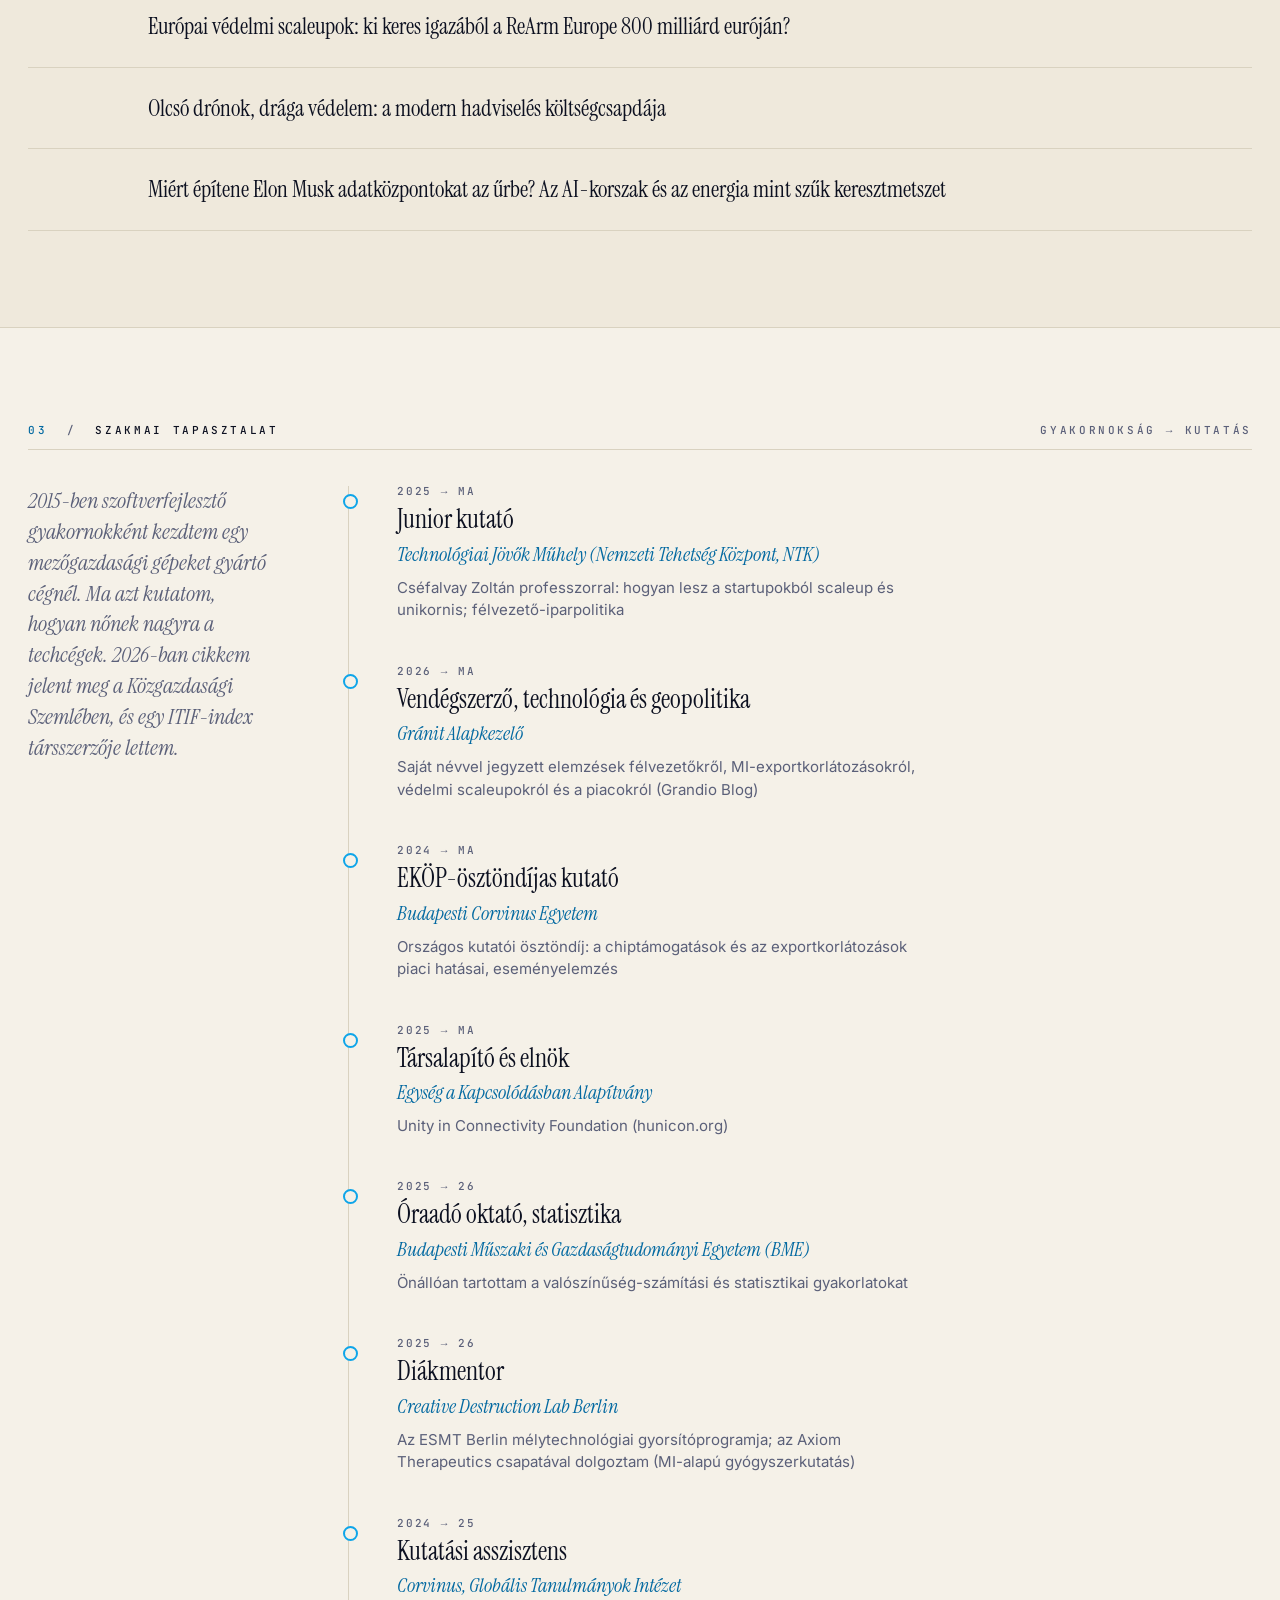
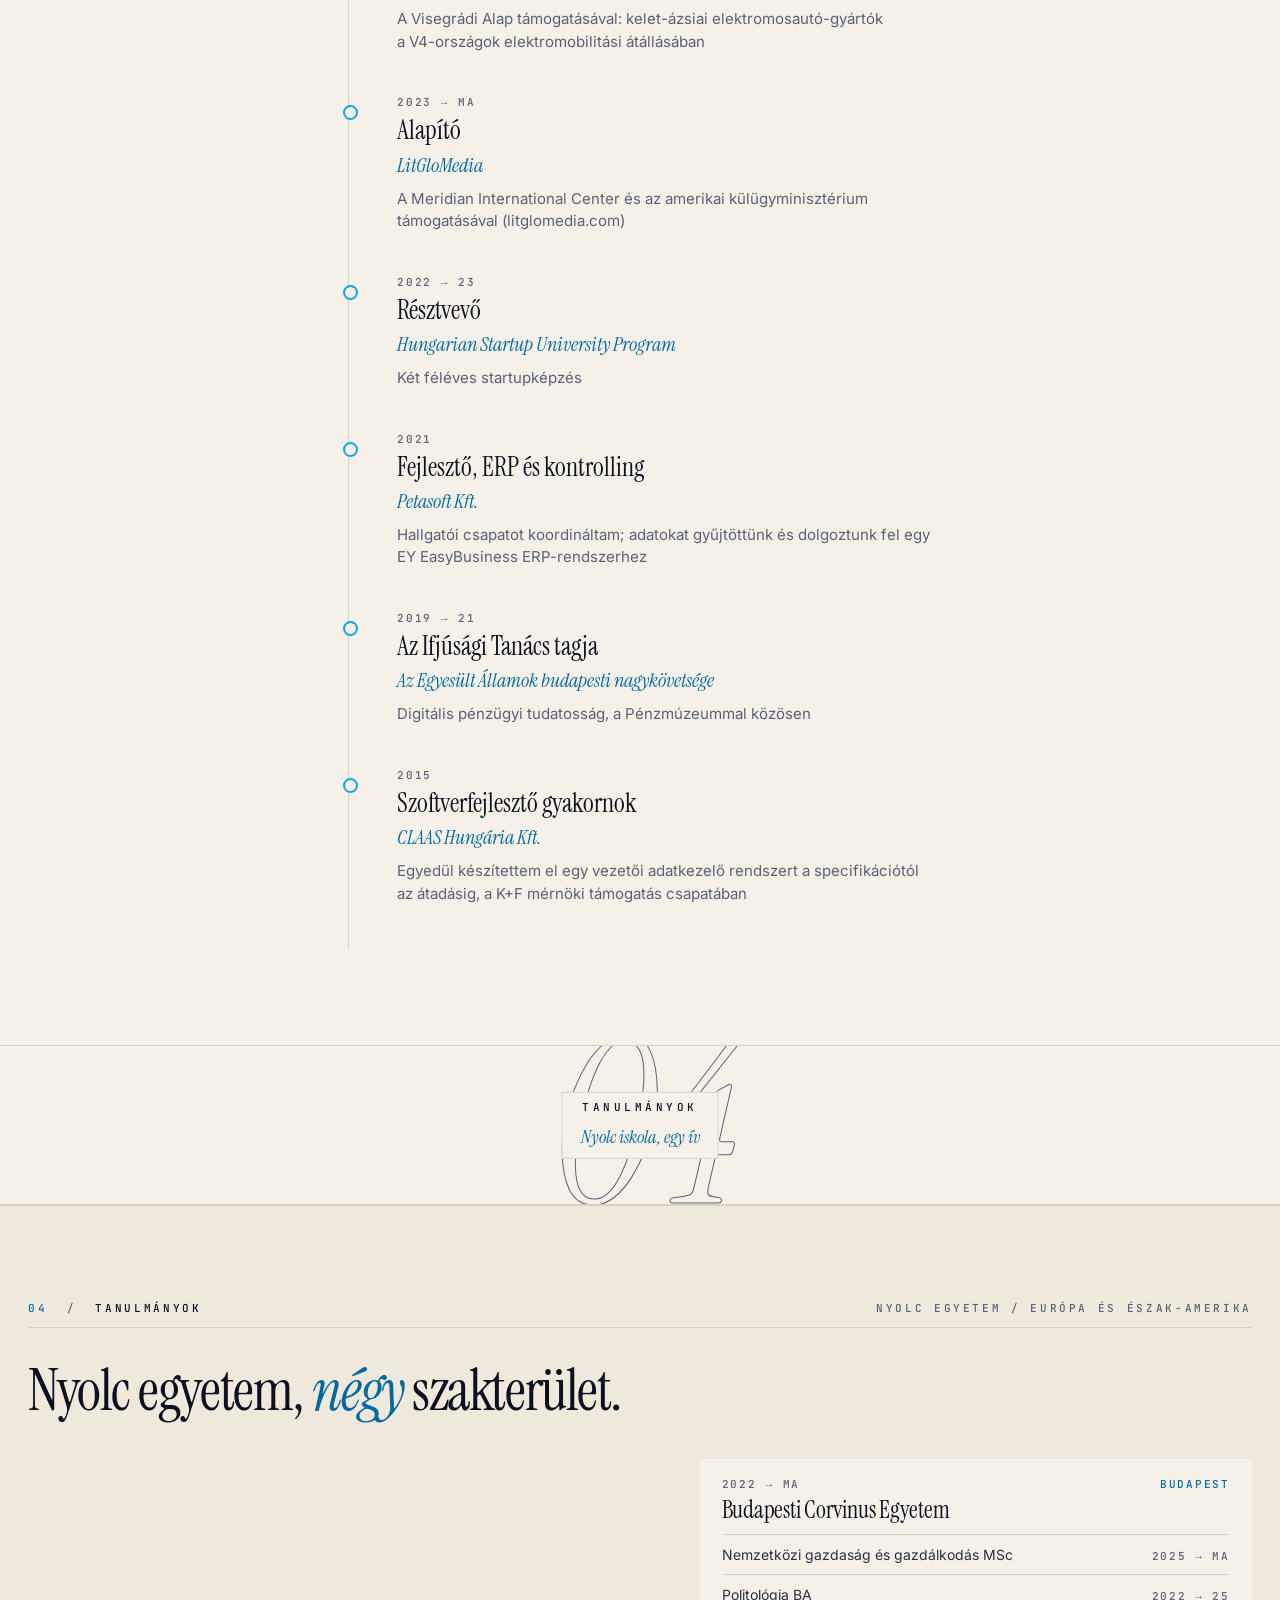
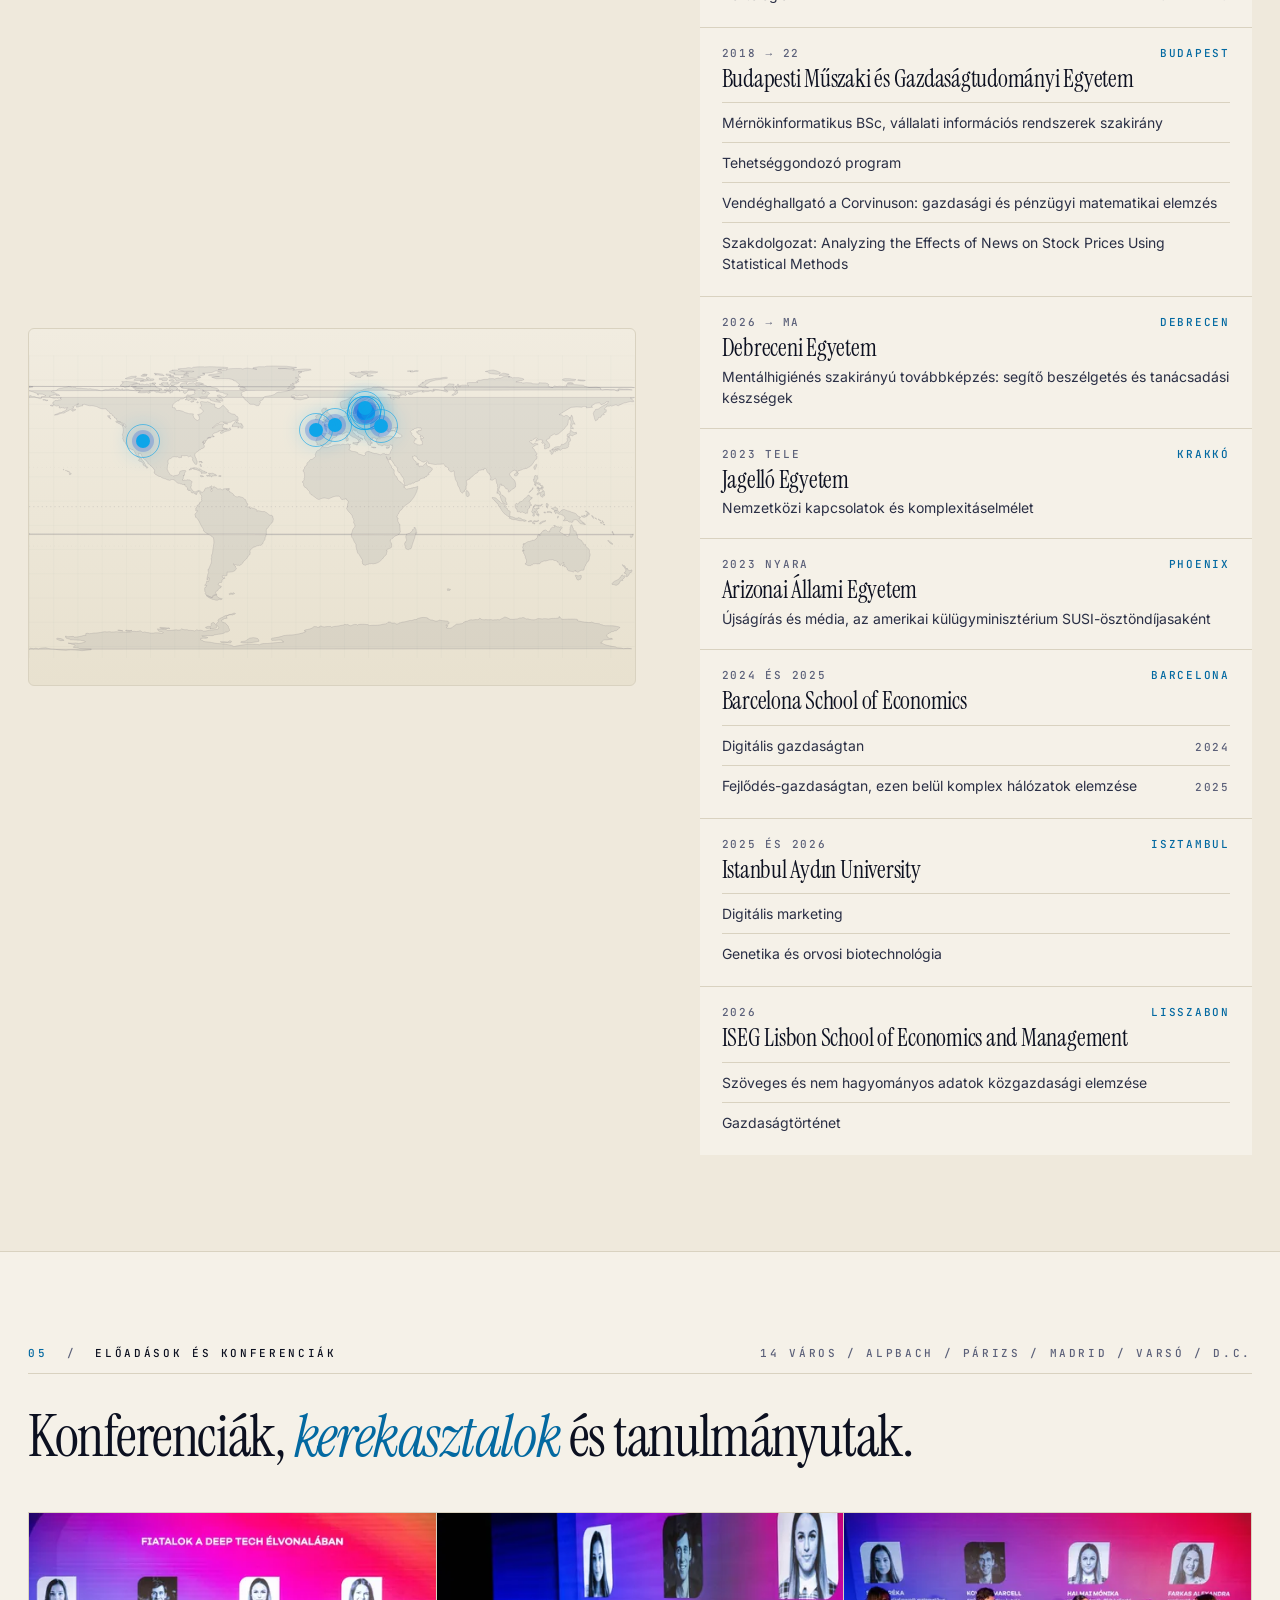
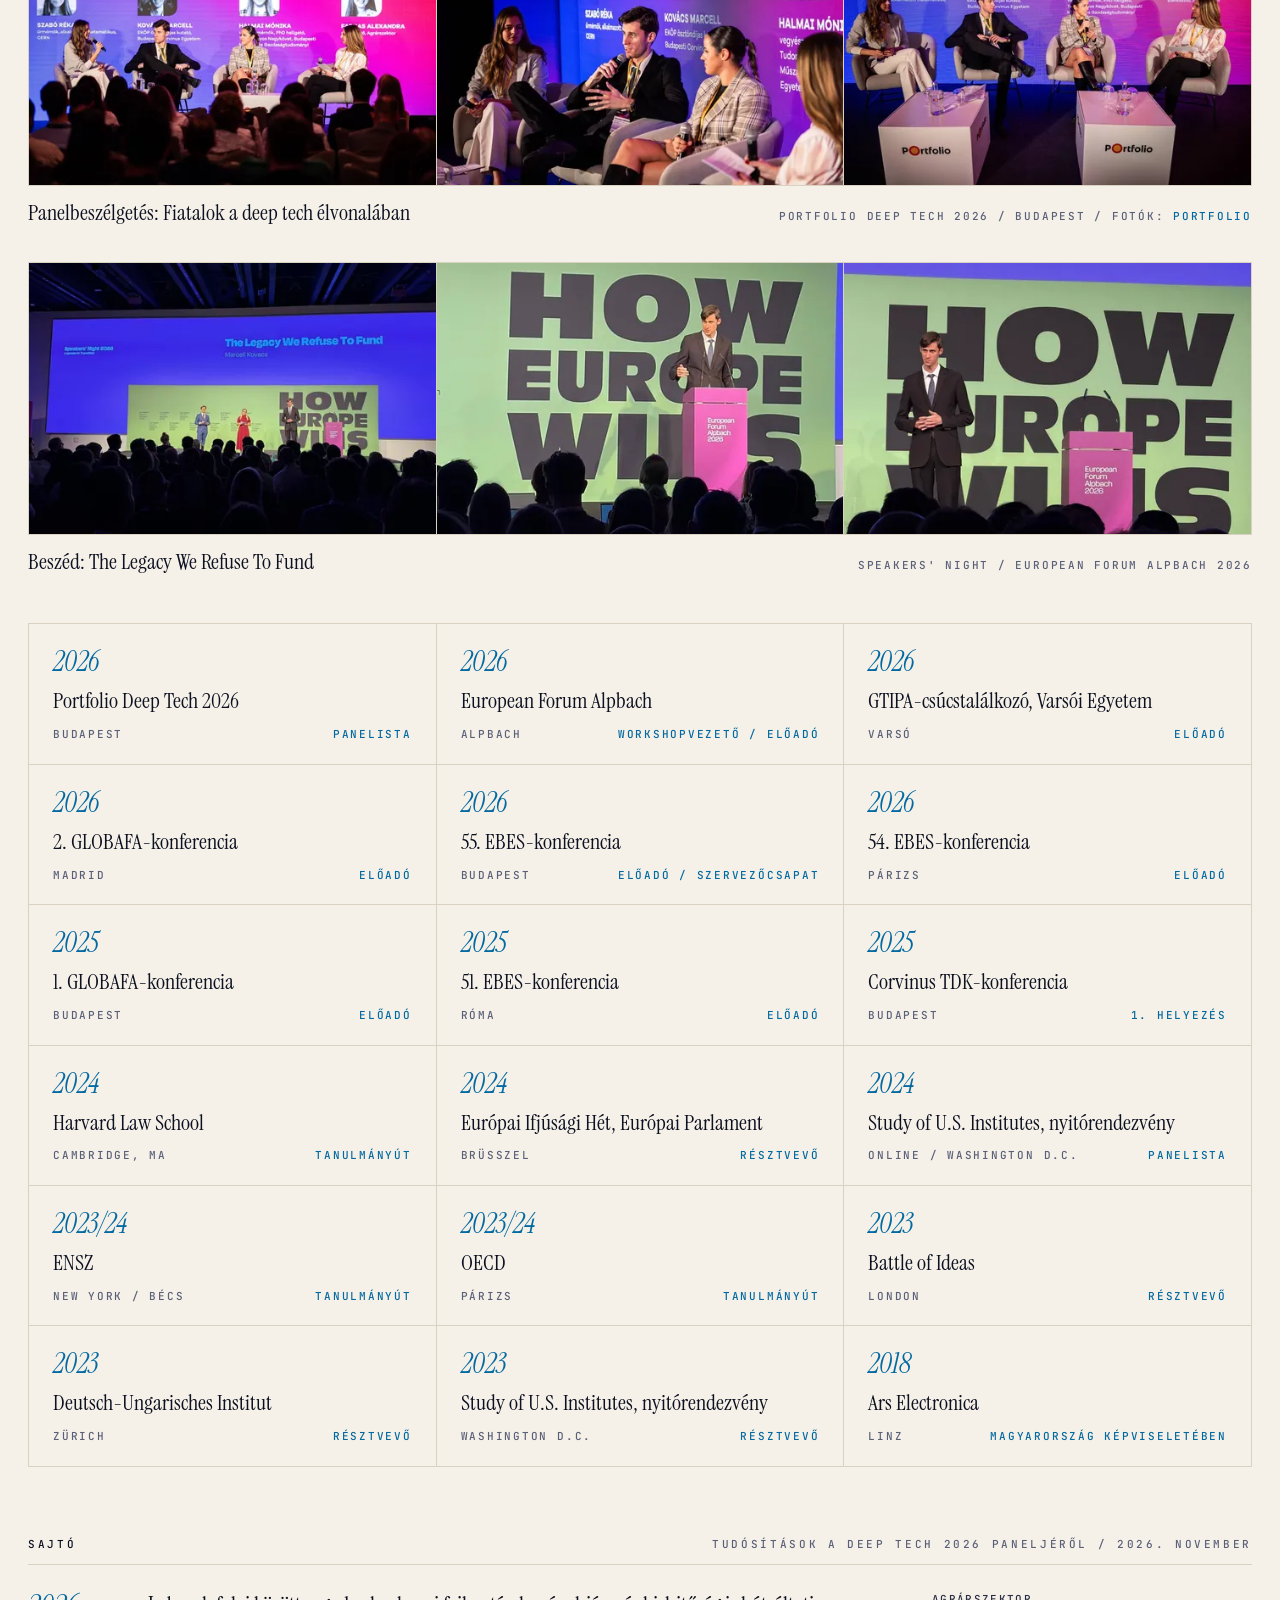
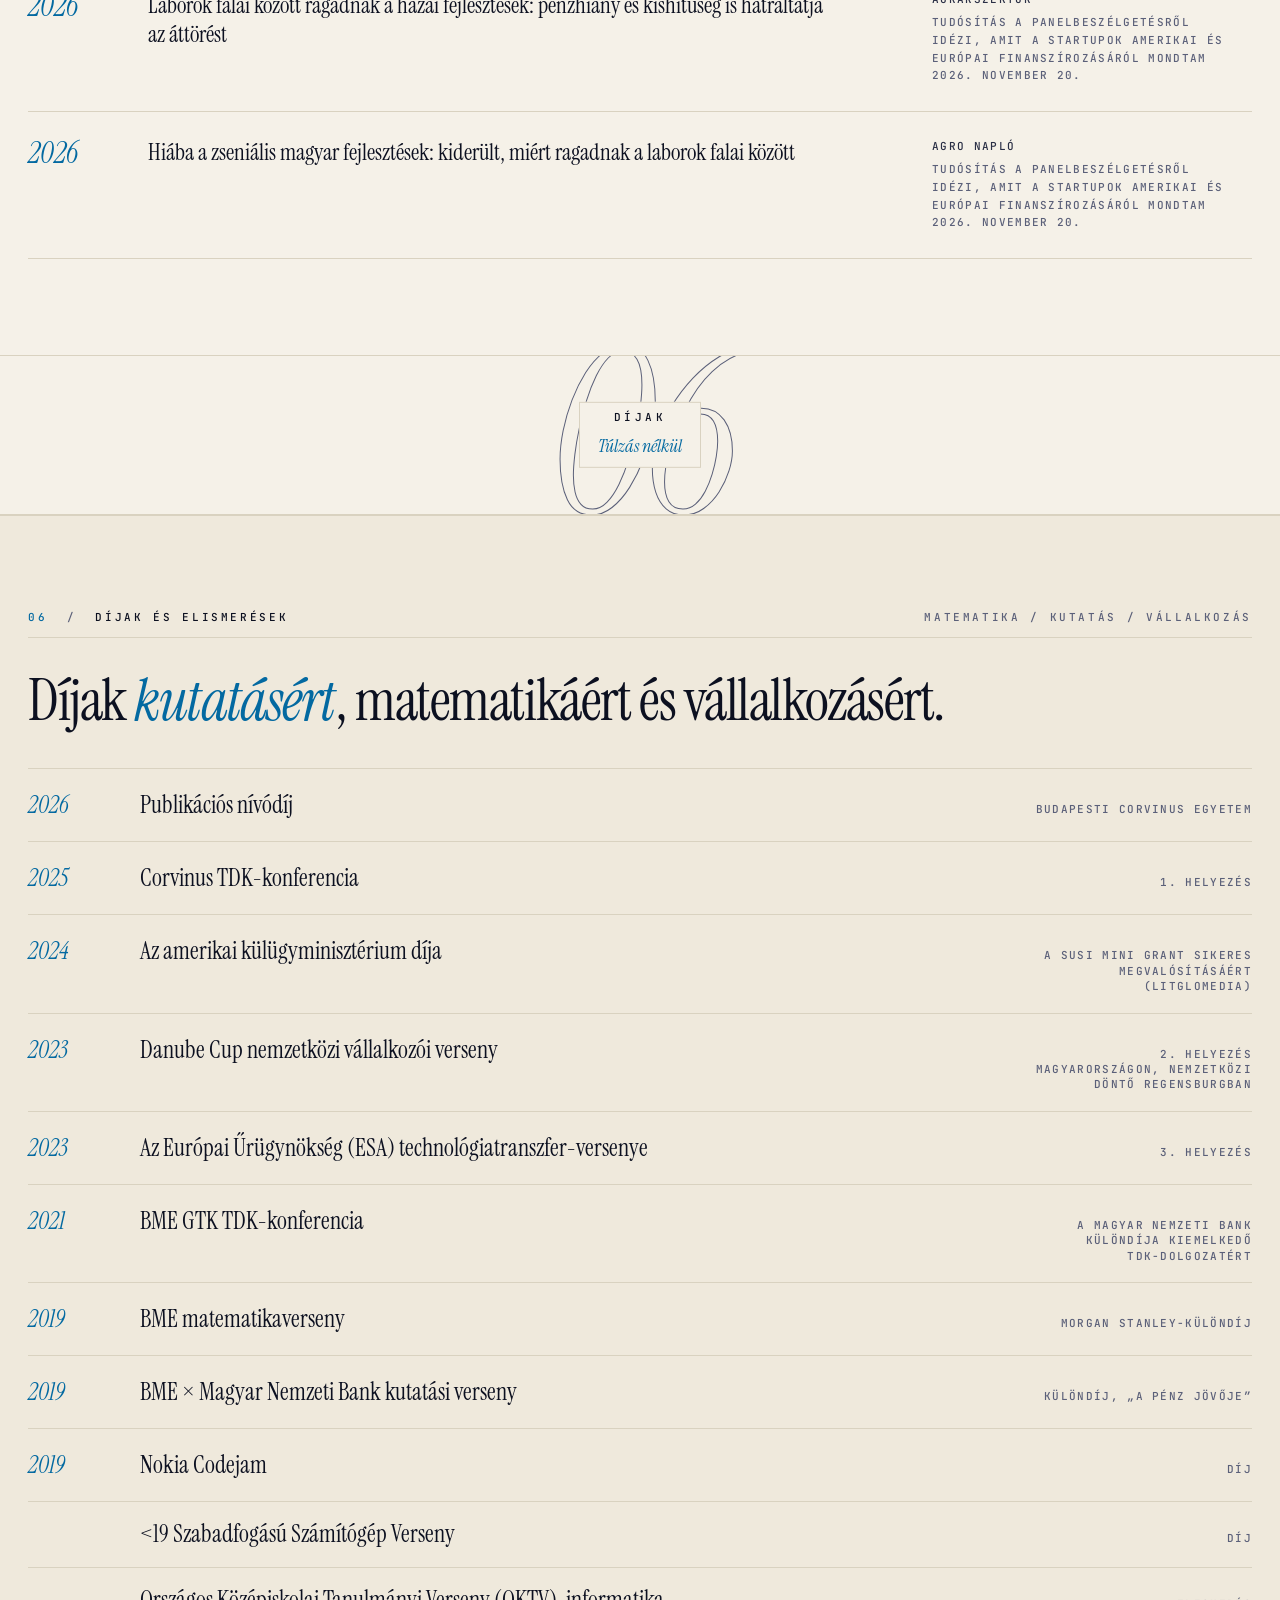
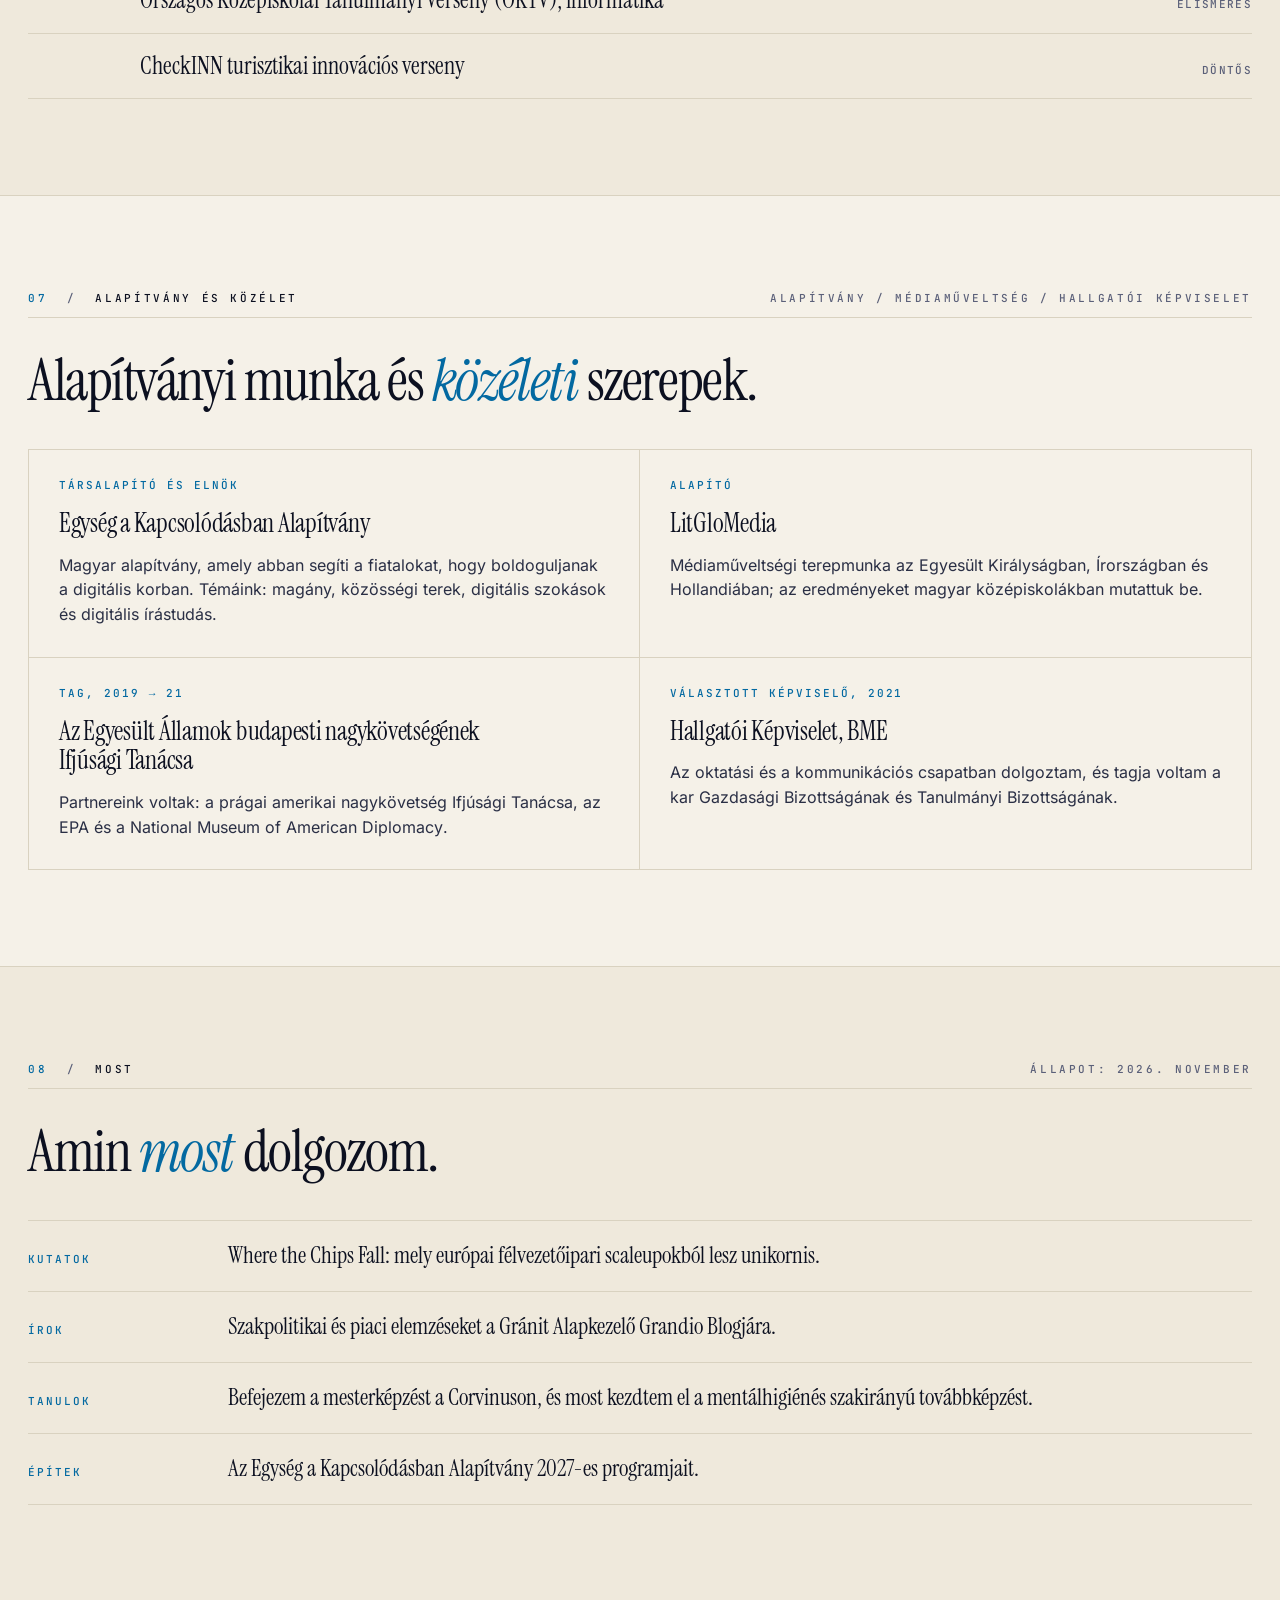
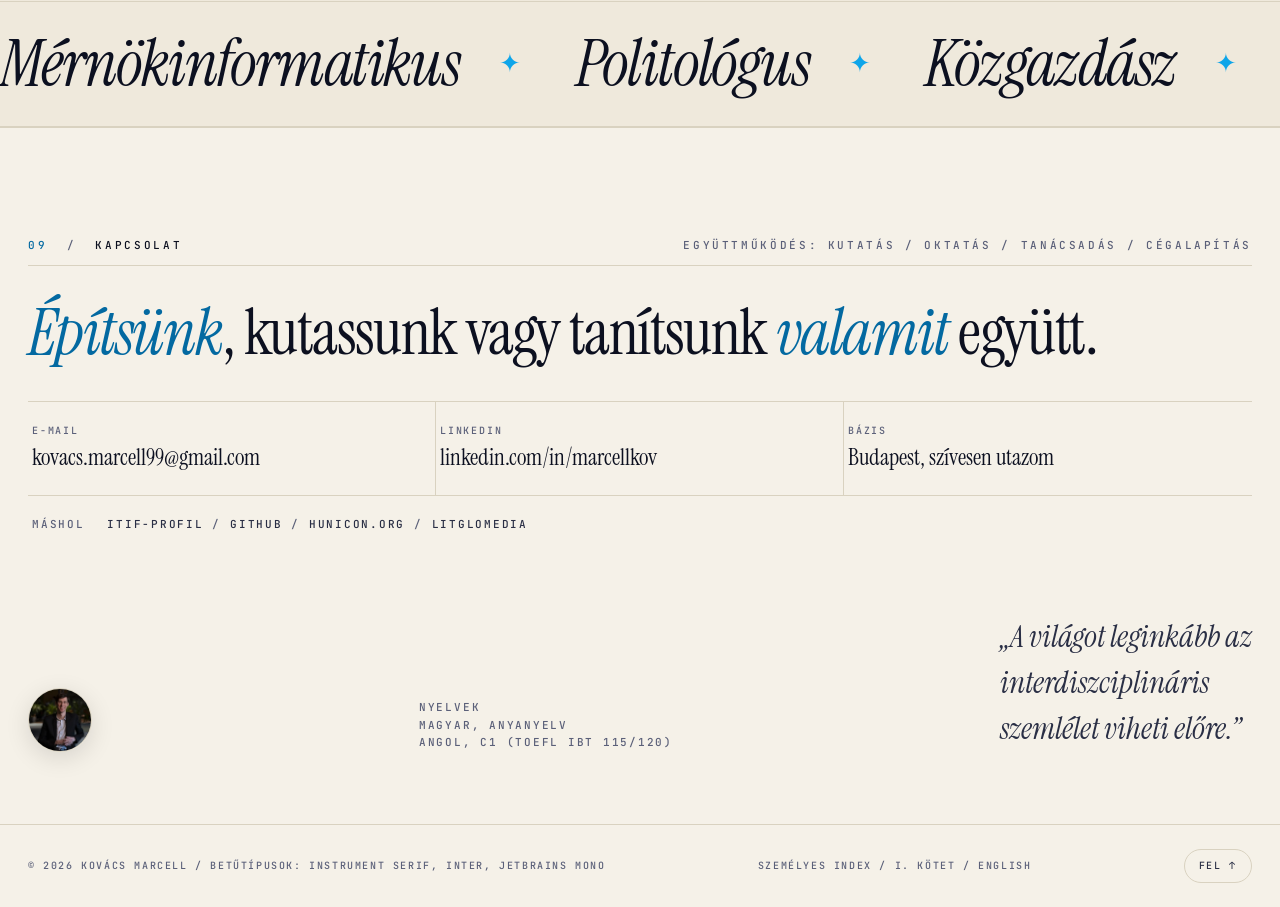
==== commit 56626fbc: "style: display type scaled down, the largest text is less than half its size (prd #05) The owner on " ====
--- a/hu/index.html
+++ b/hu/index.html
@@ -79,7 +79,7 @@
 <!-- the two Instrument Serif files that render the hero name -->
 <link rel="preload" href="/fonts/instrument-serif-latin.woff2" as="font" type="font/woff2" crossorigin>
 <link rel="preload" href="/fonts/instrument-serif-italic-latin.woff2" as="font" type="font/woff2" crossorigin>
-<link rel="stylesheet" href="/styles.css?v=2026112302">
+<link rel="stylesheet" href="/styles.css?v=2026112303">
 <noscript><style>.intro-curtain,.cursor-dot,.cursor-ring,.railToggle{display:none}.reveal{opacity:1;transform:none}body:not(.intro-done) .hero *{opacity:1!important;animation:none!important}body:not(.scrolled) .topbar{color:var(--ink-2)}</style></noscript>
 
 </head>
@@ -917,7 +917,7 @@
 }
 </script>
 <script src="/world-path.js?v=20261116" defer></script>
-<script src="/app.js?v=2026112302" defer></script>
+<script src="/app.js?v=2026112303" defer></script>
 
 </body>
 </html>
--- a/styles.css
+++ b/styles.css
@@ -268,7 +268,11 @@
 /* a label that wraps (narrow screens, long Hungarian labels) gets 1.5 line spacing so accents clear
    the line above; the negative half-leading keeps a one-line label exactly as tall as with 11px/1 */
 .eyebrow-row > *{margin-block:-.25em}
-.h-display{font-family:'Instrument Serif', serif;font-weight:400;font-size:clamp(44px, 6vw, 92px);line-height:.95;letter-spacing:-0.025em;color:var(--ink);text-wrap:balance}
+/* Display type, scaled down on 2026-11-23 (PRD 05, second pass: "too big and sprawling"): section
+   headings at most 64px (were 108, then 92), the contact heading 72 (was 180), the marquee 72 (was
+   148), the statistics 64 (was 96); the second tier (lede, row titles) follows in proportion. The
+   hero name keeps its size. */
+.h-display{font-family:'Instrument Serif', serif;font-weight:400;font-size:clamp(36px, 4.5vw, 64px);line-height:.95;letter-spacing:-0.025em;color:var(--ink);text-wrap:balance}
 .h-display .ital{font-style:italic;color:var(--accent-text)}
 
 /* reveal */
@@ -277,12 +281,12 @@
 
 /* ================ ABOUT ================ */
 #about .grid{display:grid;grid-template-columns:1.05fr 1fr;gap:80px;align-items:start}
-#about .lede p{font-family:'Instrument Serif', serif;font-size:clamp(22px, 2.4vw, 30px);line-height:1.4;color:var(--ink-2);margin-bottom:22px;text-wrap:pretty}
-#about .lede p:first-child{font-size:clamp(28px, 3vw, 40px);color:var(--ink);font-style:italic}
+#about .lede p{font-family:'Instrument Serif', serif;font-size:clamp(19px, 1.8vw, 25px);line-height:1.45;color:var(--ink-2);margin-bottom:18px;text-wrap:pretty}
+#about .lede p:first-child{font-size:clamp(24px, 2.4vw, 33px);color:var(--ink);font-style:italic}
 #about .lede p:first-child::first-letter{font-size:1.7em;float:left;line-height:.85;padding:6px 12px 0 0;color:var(--accent-text);font-style:normal}
 #about .stats{display:grid;grid-template-columns:1fr 1fr;gap:1px;background:var(--rule);border:1px solid var(--rule);margin-top:36px}
 #about .stats > div{background:var(--paper);padding:26px 22px}
-#about .stats .n{font-family:'Instrument Serif', serif;font-size:clamp(56px, 7vw, 96px);line-height:1;color:var(--accent-text);letter-spacing:-0.03em}
+#about .stats .n{font-family:'Instrument Serif', serif;font-size:clamp(40px, 4.4vw, 64px);line-height:1;color:var(--accent-text);letter-spacing:-0.03em}
 #about .stats .lab{font:500 11px/1.4 'JetBrains Mono', monospace;letter-spacing:.16em;text-transform:uppercase;color:var(--ink-3);margin-top:10px;max-width:14em}
 
 /* portrait column */
@@ -314,8 +318,8 @@
 #research .pub, #speaking .pub{display:grid;grid-template-columns:80px 1fr 320px;gap:40px;padding:26px 0;border-bottom:1px solid var(--rule);align-items:start;cursor:default;transition:padding .35s ease, background .35s ease}
 #research .pub:hover{padding-left:18px;padding-right:18px;background:var(--paper)}
 #speaking .pub:hover{padding-left:18px;padding-right:18px;background:var(--paper-2)}
-#research .pub .yr, #speaking .pub .yr{font-family:'Instrument Serif', serif;font-size:36px;color:var(--accent-text);font-style:italic;line-height:1}
-#research .pub .ttl, #speaking .pub .ttl{font-family:'Instrument Serif', serif;font-weight:400;font-size:clamp(22px, 2.2vw, 30px);line-height:1.25;color:var(--ink);text-wrap:pretty}
+#research .pub .yr, #speaking .pub .yr{font-family:'Instrument Serif', serif;font-size:30px;color:var(--accent-text);font-style:italic;line-height:1}
+#research .pub .ttl, #speaking .pub .ttl{font-family:'Instrument Serif', serif;font-weight:400;font-size:clamp(20px, 1.8vw, 26px);line-height:1.25;color:var(--ink);text-wrap:pretty}
 #research .pub .meta, #speaking .pub .meta{font:500 11px/1.6 'JetBrains Mono', monospace;letter-spacing:.12em;text-transform:uppercase;color:var(--ink-3)}
 #research .pub .meta b, #speaking .pub .meta b{display:block;color:var(--ink-2);font-weight:500;margin-bottom:6px}
 @media (max-width:880px){#research .pub, #speaking .pub{grid-template-columns:60px 1fr;gap:20px}#research .pub .meta, #speaking .pub .meta{grid-column:2}}
@@ -338,7 +342,7 @@
 #experience li::before{content:"";position:absolute;left:-54px;top:8px;width:11px;height:11px;border-radius:99px;background:var(--paper);border:2px solid var(--accent);transition:transform .3s, background .3s}
 #experience li:hover::before{transform:scale(1.6);background:var(--accent)}
 #experience li .per{font:500 11px/1 'JetBrains Mono', monospace;letter-spacing:.16em;text-transform:uppercase;color:var(--ink-3);margin-bottom:8px}
-#experience li .role{font-family:'Instrument Serif', serif;font-size:clamp(24px, 2.4vw, 36px);line-height:1.15;color:var(--ink);text-wrap:pretty}
+#experience li .role{font-family:'Instrument Serif', serif;font-size:clamp(22px, 2vw, 29px);line-height:1.15;color:var(--ink);text-wrap:pretty}
 #experience li .org{font-family:'Instrument Serif', serif;font-style:italic;font-size:20px;color:var(--accent-text);margin:4px 0 8px}
 #experience li .nt{color:var(--ink-3);font-size:15px;max-width:60ch}
 @media (max-width:880px){#experience .wrap2{grid-template-columns:1fr;gap:32px}#experience .legend{position:static;font-size:18px}}
@@ -384,7 +388,7 @@
    there is no arrow, and the card is just as clickable. */
 #speaking .card:has(a):hover::after, #speaking .card:has(a:focus-visible)::after{opacity:1;transform:translateX(0)}
 #speaking .card .v a::before{content:"";position:absolute;inset:0}
-#speaking .card .yr{font-family:'Instrument Serif', serif;font-size:32px;color:var(--accent-text);font-style:italic;line-height:1;margin-bottom:14px}
+#speaking .card .yr{font-family:'Instrument Serif', serif;font-size:28px;color:var(--accent-text);font-style:italic;line-height:1;margin-bottom:12px}
 #speaking .card .v{font-family:'Instrument Serif', serif;font-size:22px;line-height:1.2;color:var(--ink);text-wrap:pretty;margin-bottom:8px}
 /* city and role: the gap keeps a wrapping role from touching the city; as in .eyebrow-row, a wrapped
    line gets 1.5 spacing (accents clear the line above) and a one-line row keeps its 11px/1 height */
@@ -430,7 +434,7 @@
 #civic .card:nth-child(2n){border-right:none}
 #civic .card:nth-last-child(-n+2){border-bottom:none}
 #civic .card .role{font:500 11px/1 'JetBrains Mono', monospace;letter-spacing:.18em;text-transform:uppercase;color:var(--accent-text);margin-bottom:18px}
-#civic .card h3{font-family:'Instrument Serif', serif;font-weight:400;font-size:clamp(26px, 2.4vw, 34px);line-height:1.15;letter-spacing:-.01em;color:var(--ink);text-wrap:pretty;margin-bottom:14px}
+#civic .card h3{font-family:'Instrument Serif', serif;font-weight:400;font-size:clamp(23px, 2vw, 29px);line-height:1.15;letter-spacing:-.01em;color:var(--ink);text-wrap:pretty;margin-bottom:14px}
 #civic .card p{color:var(--ink-2);line-height:1.55;text-wrap:pretty}
 @media (max-width:880px){#civic .grid{grid-template-columns:1fr}#civic .card{border-right:none}#civic .card:not(:last-child){border-bottom:1px solid var(--rule)}}
 
@@ -444,11 +448,11 @@
 #now .line{display:grid;grid-template-columns:160px 1fr;gap:40px;padding:20px 0;border-top:1px solid var(--rule);align-items:baseline}
 #now .line:last-child{border-bottom:1px solid var(--rule)}
 #now .line .k{font:500 11px/1 'JetBrains Mono', monospace;letter-spacing:.18em;text-transform:uppercase;color:var(--accent-text)}
-#now .line .v{font-family:'Instrument Serif', serif;font-size:clamp(22px, 2.4vw, 30px);line-height:1.3;text-wrap:pretty}
+#now .line .v{font-family:'Instrument Serif', serif;font-size:clamp(20px, 1.8vw, 26px);line-height:1.3;text-wrap:pretty}
 
 /* ================ CONTACT ================ */
 #contact{padding:112px 28px 72px}
-#contact h2{font-family:'Instrument Serif', serif;font-weight:400;font-size:clamp(64px, 11vw, 180px);line-height:.92;letter-spacing:-.03em;color:var(--ink);text-wrap:balance;margin-bottom:48px}
+#contact h2{font-family:'Instrument Serif', serif;font-weight:400;font-size:clamp(40px, 5vw, 72px);line-height:.98;letter-spacing:-.025em;color:var(--ink);text-wrap:balance;margin-bottom:36px}
 #contact h2 .ital{font-style:italic;color:var(--accent-text)}
 #contact .channels{display:grid;grid-template-columns:repeat(3, 1fr);gap:0;border-top:1px solid var(--rule);border-bottom:1px solid var(--rule)}
 #contact .channels a{padding:24px 4px;border-right:1px solid var(--rule);display:flex;flex-direction:column;gap:8px;transition:padding .3s, background .3s}
@@ -466,7 +470,7 @@
 #contact .signoff .avatar{width:64px;height:64px;border-radius:99px;overflow:hidden;border:1px solid var(--rule);flex-shrink:0;box-shadow:0 6px 24px rgba(0,0,0,.12)}
 #contact .signoff .avatar img{width:100%;height:100%;object-fit:cover;display:block}
 #contact .signoff .lang{font:500 11px/1.6 'JetBrains Mono', monospace;letter-spacing:.16em;text-transform:uppercase;color:var(--ink-3)}
-#contact .signoff .sig{font-family:'Instrument Serif', serif;font-style:italic;font-size:clamp(28px, 3.2vw, 42px);color:var(--ink-2);text-wrap:pretty;max-width:18ch}
+#contact .signoff .sig{font-family:'Instrument Serif', serif;font-style:italic;font-size:clamp(24px, 2.4vw, 33px);color:var(--ink-2);text-wrap:pretty;max-width:18ch}
 @media (max-width:880px){#contact .channels{grid-template-columns:1fr}#contact .channels a{border-right:none;border-bottom:1px solid var(--rule)}#contact .channels a:last-child{border-bottom:none}}
 
 /* ================ MOBILE PASS ================ */
@@ -489,7 +493,7 @@
 
   /* sections: tighter vertical rhythm */
   section{padding:64px 20px}
-  .h-display{font-size:clamp(40px, 10vw, 64px)}
+  .h-display{font-size:clamp(32px, 8.4vw, 52px)}
 
   /* eyebrow rows: stack so the right meta doesn't clip */
   .eyebrow-row{flex-direction:column;align-items:flex-start;gap:6px;font-size:10px;letter-spacing:.18em;margin-bottom:28px}
@@ -539,11 +543,11 @@
 
   /* now: stack the 160px label column */
   #now .line{grid-template-columns:1fr;gap:6px;padding:14px 0}
-  #now .h-display{font-size:clamp(36px, 9vw, 56px)}
+  #now .h-display{font-size:clamp(30px, 8vw, 48px)}
 
   /* contact */
   #contact{padding:72px 20px 52px}
-  #contact h2{font-size:clamp(44px, 13vw, 80px);margin-bottom:36px}
+  #contact h2{font-size:clamp(34px, 9vw, 56px);margin-bottom:28px}
   #contact .channels{grid-template-columns:1fr}
   #contact .channels a{border-right:none;border-bottom:1px solid var(--rule);padding:20px 4px}
   #contact .channels a:last-child{border-bottom:none}
@@ -623,8 +627,8 @@
 }
 
 /* full-bleed numeral dividers */
-.numdivider{position:relative;padding:0;margin:0;overflow:hidden;height:clamp(140px, 19vw, 240px);display:flex;align-items:center;justify-content:center;border-top:1px solid var(--rule);border-bottom:1px solid var(--rule);background:var(--paper)}
-.numdivider .big{font-family:'Instrument Serif', serif;font-style:italic;font-size:clamp(170px, 27.5vw, 348px);line-height:.8;color:transparent;-webkit-text-stroke:1px var(--ink-3);letter-spacing:-.04em;user-select:none;position:relative;z-index:1}
+.numdivider{position:relative;padding:0;margin:0;overflow:hidden;height:clamp(110px, 12.5vw, 168px);display:flex;align-items:center;justify-content:center;border-top:1px solid var(--rule);border-bottom:1px solid var(--rule);background:var(--paper)}
+.numdivider .big{font-family:'Instrument Serif', serif;font-style:italic;font-size:clamp(150px, 18vw, 240px);line-height:.8;color:transparent;-webkit-text-stroke:1px var(--ink-3);letter-spacing:-.04em;user-select:none;position:relative;z-index:1}
 .numdivider .lbl{position:absolute;left:50%;top:50%;transform:translate(-50%, -50%);font:500 11px/1.6 'JetBrains Mono', monospace;letter-spacing:.32em;text-transform:uppercase;color:var(--ink);text-align:center;z-index:2;background:var(--paper);padding:6px 18px;border:1px solid var(--rule)}
 .numdivider .lbl em{font-style:italic;color:var(--accent-text);font-family:'Instrument Serif', serif;text-transform:none;letter-spacing:0;font-weight:400;font-size:18px;display:block;margin-top:6px}
 [data-mode="dark"] .numdivider{background:var(--paper);border-color:var(--rule)}
@@ -672,10 +676,10 @@
 a.linkcard{display:block}
 
 /* marquee signature */
-.signmarquee{padding:44px 0;background:var(--paper-2);overflow:hidden;border-top:1px solid var(--rule);border-bottom:1px solid var(--rule)}
-.signmarquee .row{display:flex;gap:80px;animation:tk2 40s linear infinite;white-space:nowrap;width:max-content}
+.signmarquee{padding:30px 0;background:var(--paper-2);overflow:hidden;border-top:1px solid var(--rule);border-bottom:1px solid var(--rule)}
+.signmarquee .row{display:flex;gap:56px;animation:tk2 40s linear infinite;white-space:nowrap;width:max-content}
 .signmarquee:hover .row{animation-play-state:paused}
-.signmarquee span{font-family:'Instrument Serif', serif;font-style:italic;font-size:clamp(64px, 9vw, 148px);line-height:1;letter-spacing:-.03em;color:var(--ink);display:inline-flex;align-items:center;gap:60px}
+.signmarquee span{font-family:'Instrument Serif', serif;font-style:italic;font-size:clamp(40px, 5vw, 72px);line-height:1;letter-spacing:-.025em;color:var(--ink);display:inline-flex;align-items:center;gap:40px}
 .signmarquee span::after{content:"✦";color:var(--accent);font-size:.4em;font-style:normal}
 @keyframes tk2{from{transform:translateX(0)}to{transform:translateX(-50%)}}
 
@@ -684,11 +688,11 @@
    them, so they never applied: a phone got the 180px divider and the 64px marquee. Here, after
    the base rules, they do apply. */
 @media (max-width:720px){
-  .numdivider{height:120px}
-  .numdivider .big{font-size:172px}
-  .signmarquee{padding:32px 0}
-  .signmarquee .row{gap:48px}
-  .signmarquee span{font-size:clamp(40px, 13vw, 72px);gap:36px}
+  .numdivider{height:100px}
+  .numdivider .big{font-size:144px}
+  .signmarquee{padding:24px 0}
+  .signmarquee .row{gap:36px}
+  .signmarquee span{font-size:clamp(30px, 9vw, 52px);gap:28px}
 }
 
 /* ============ REDUCED MOTION ============ */
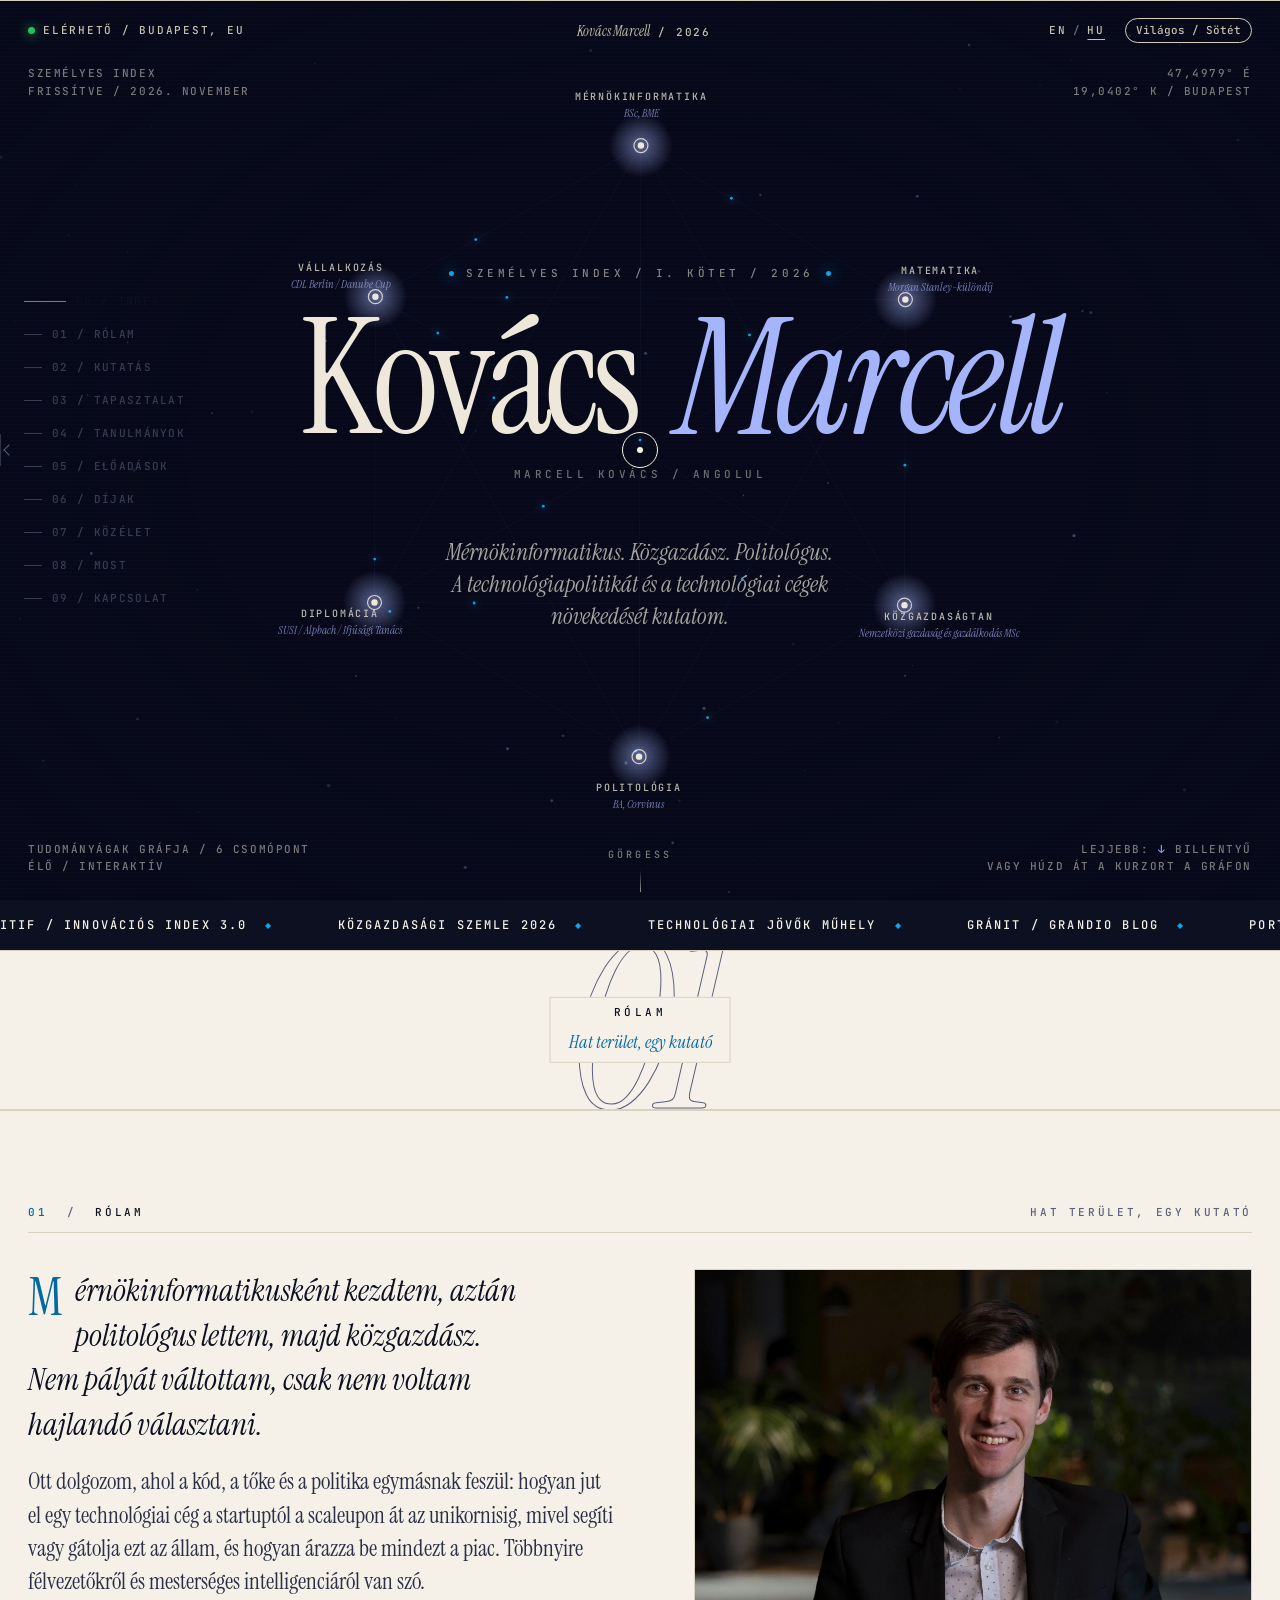
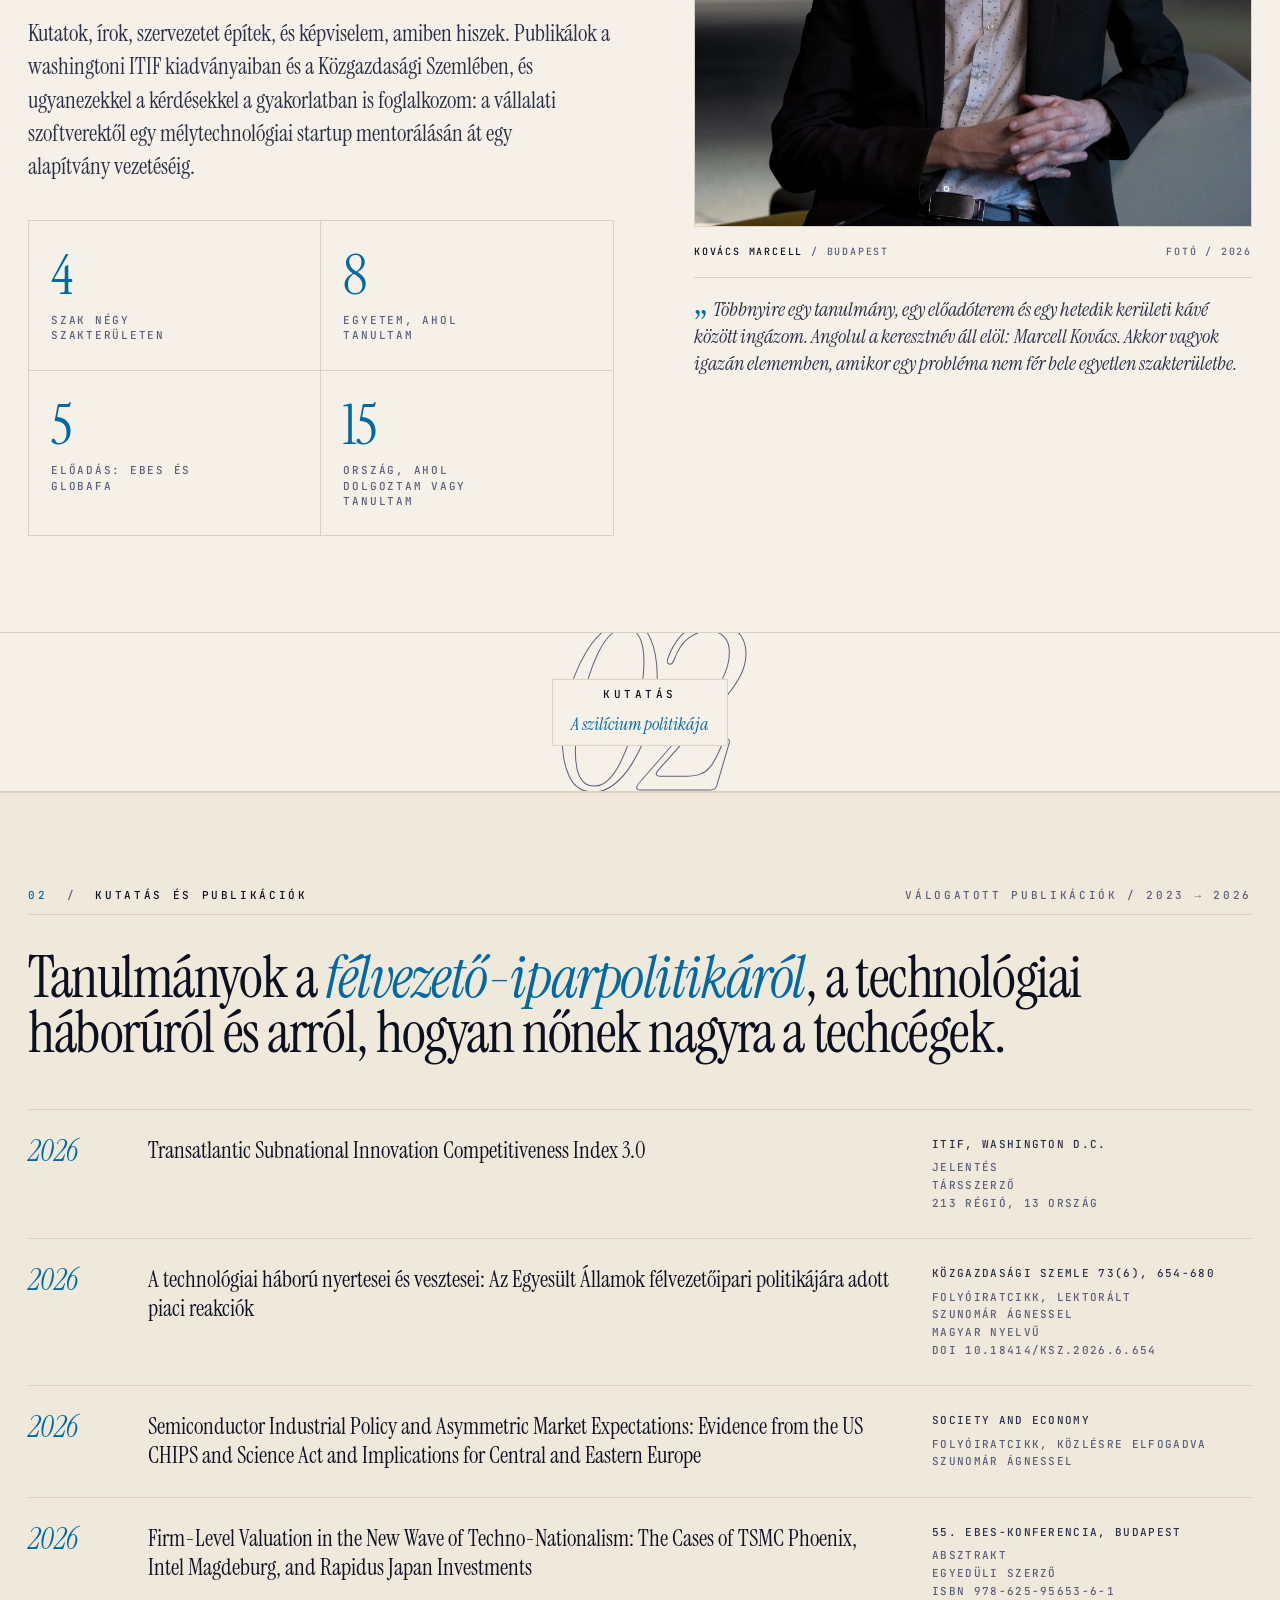
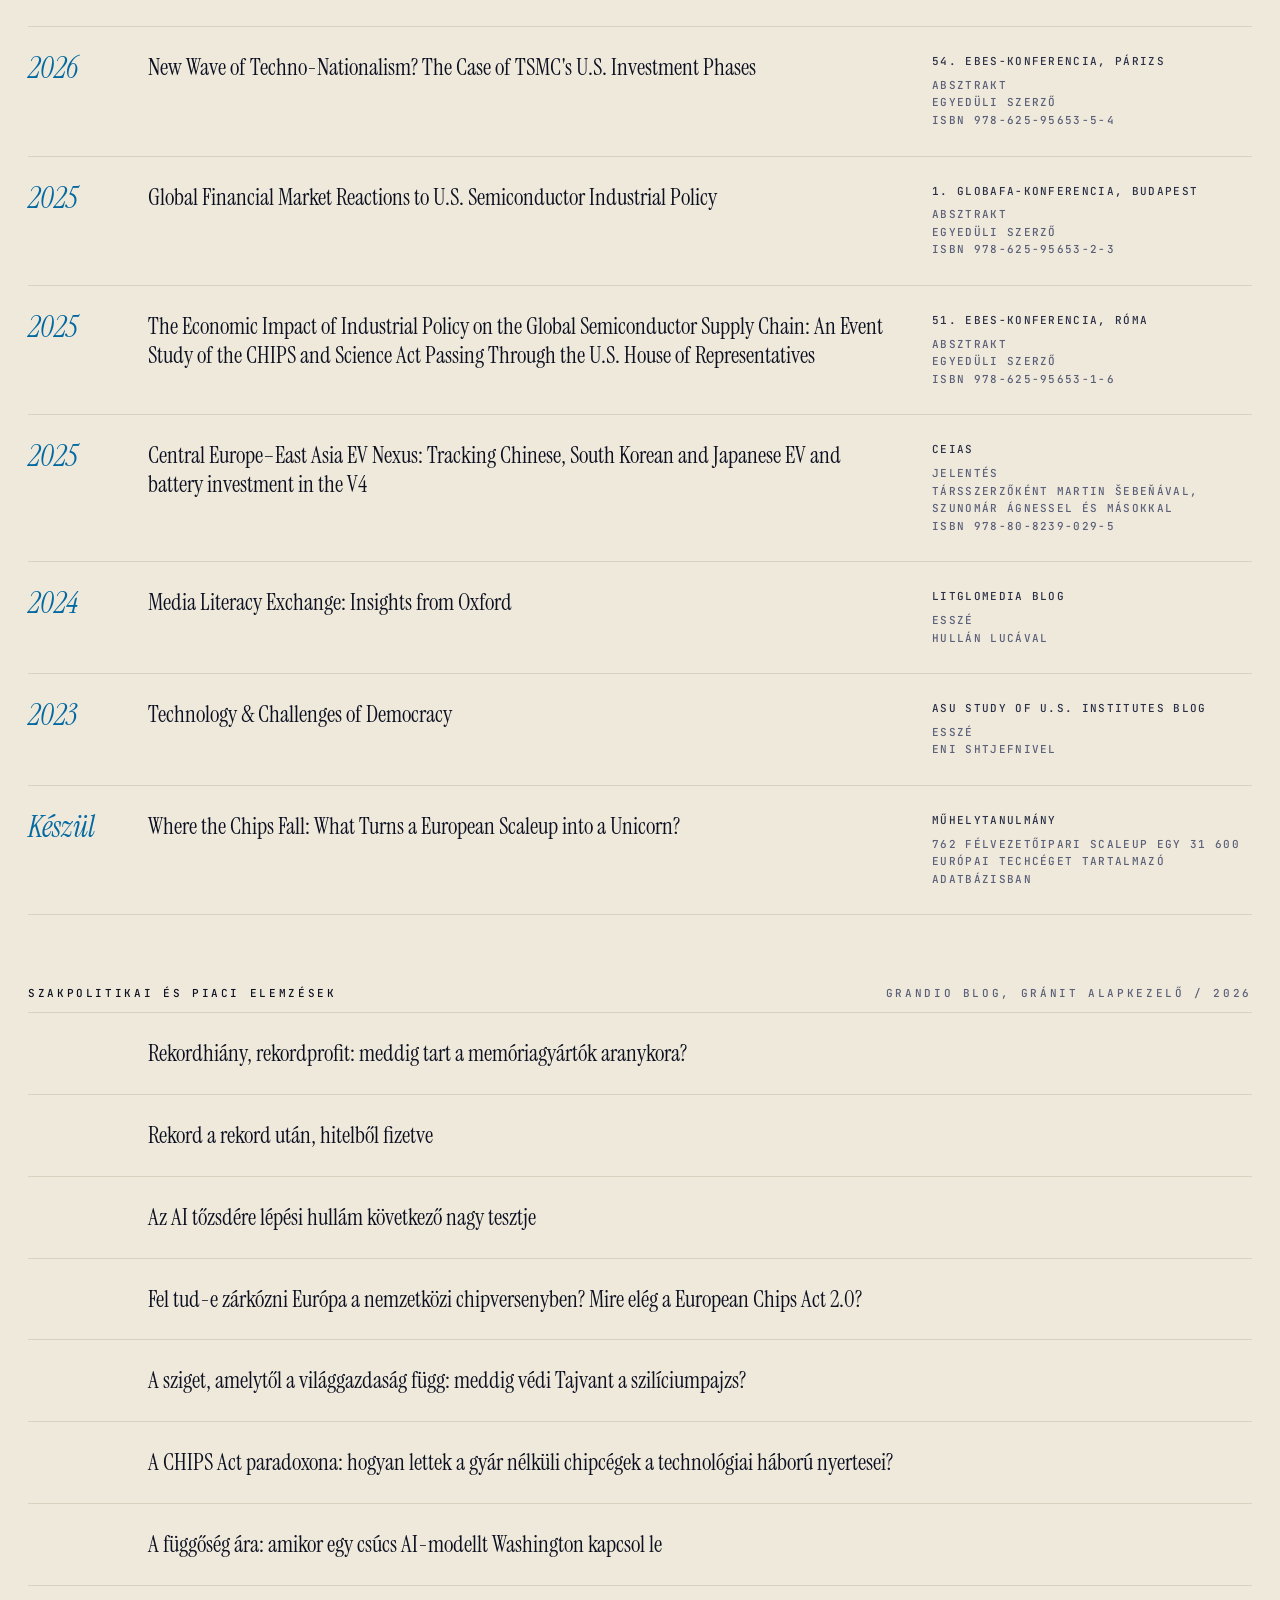
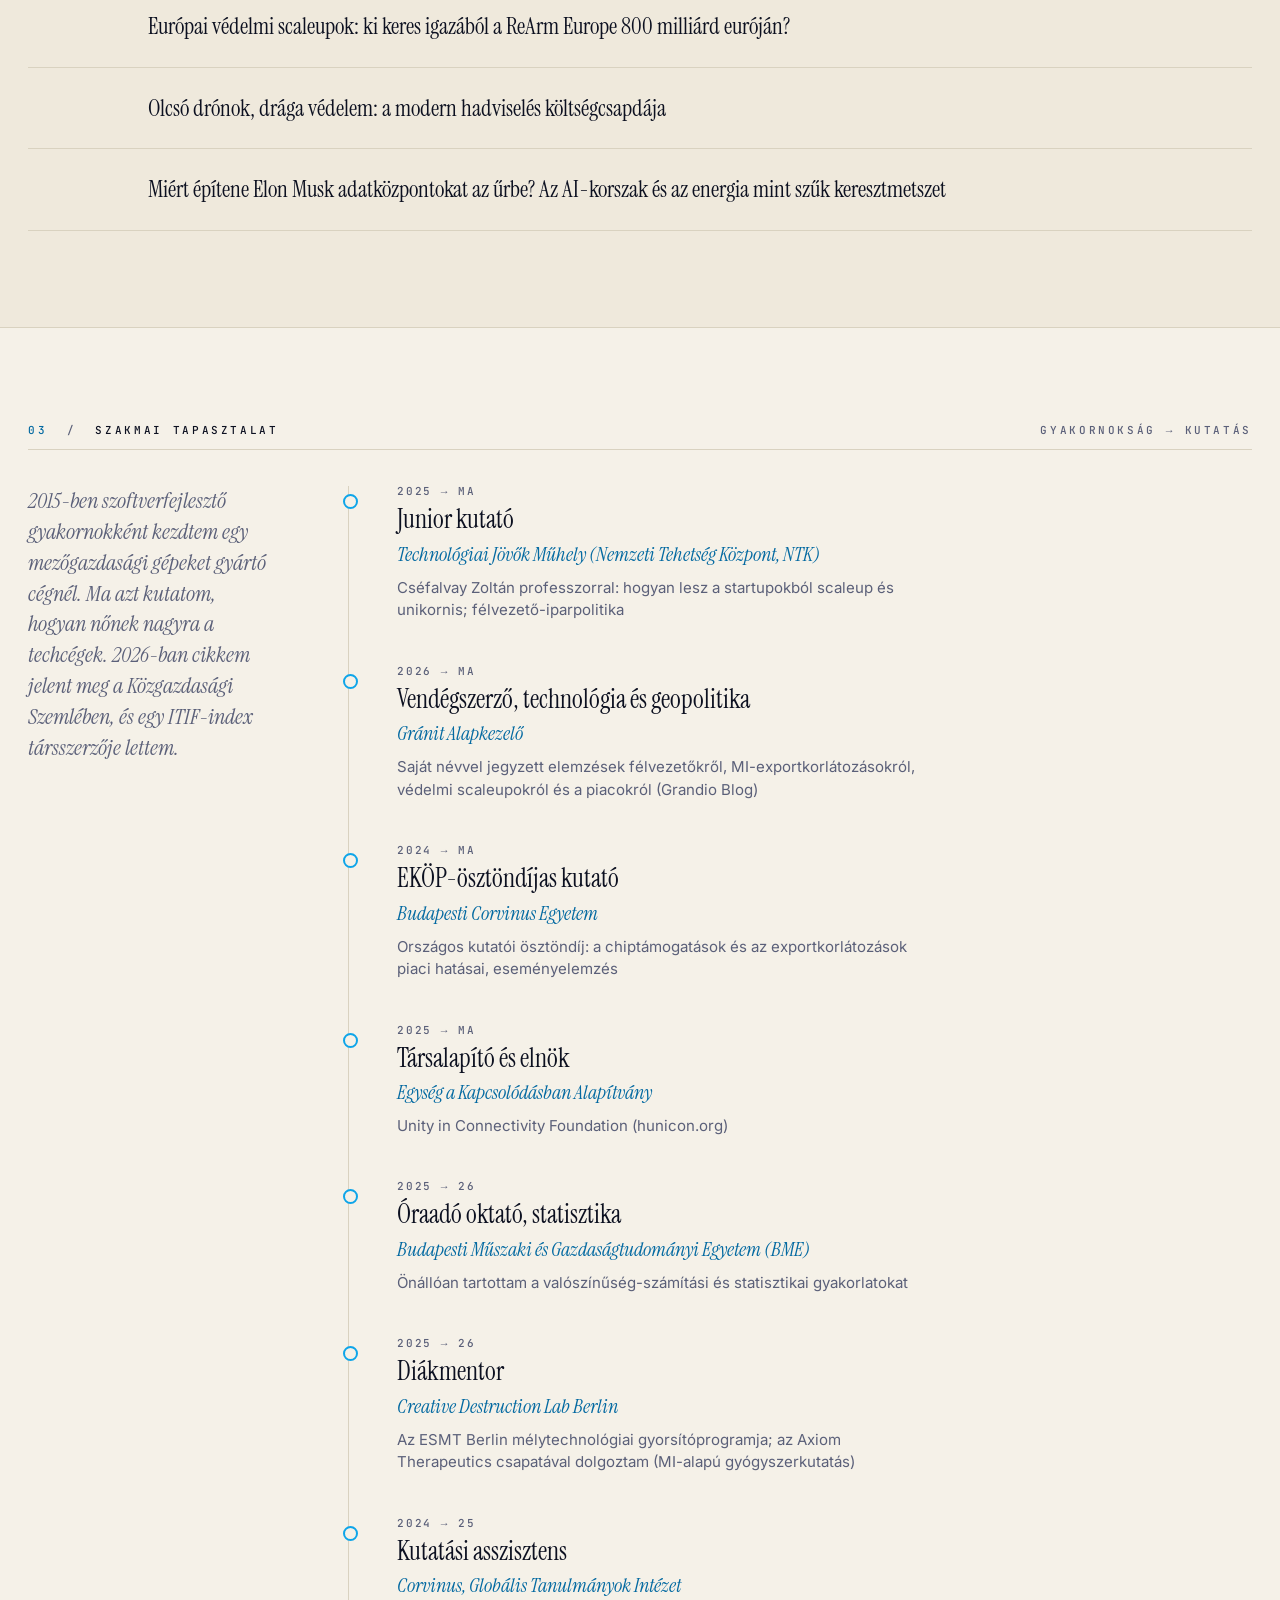
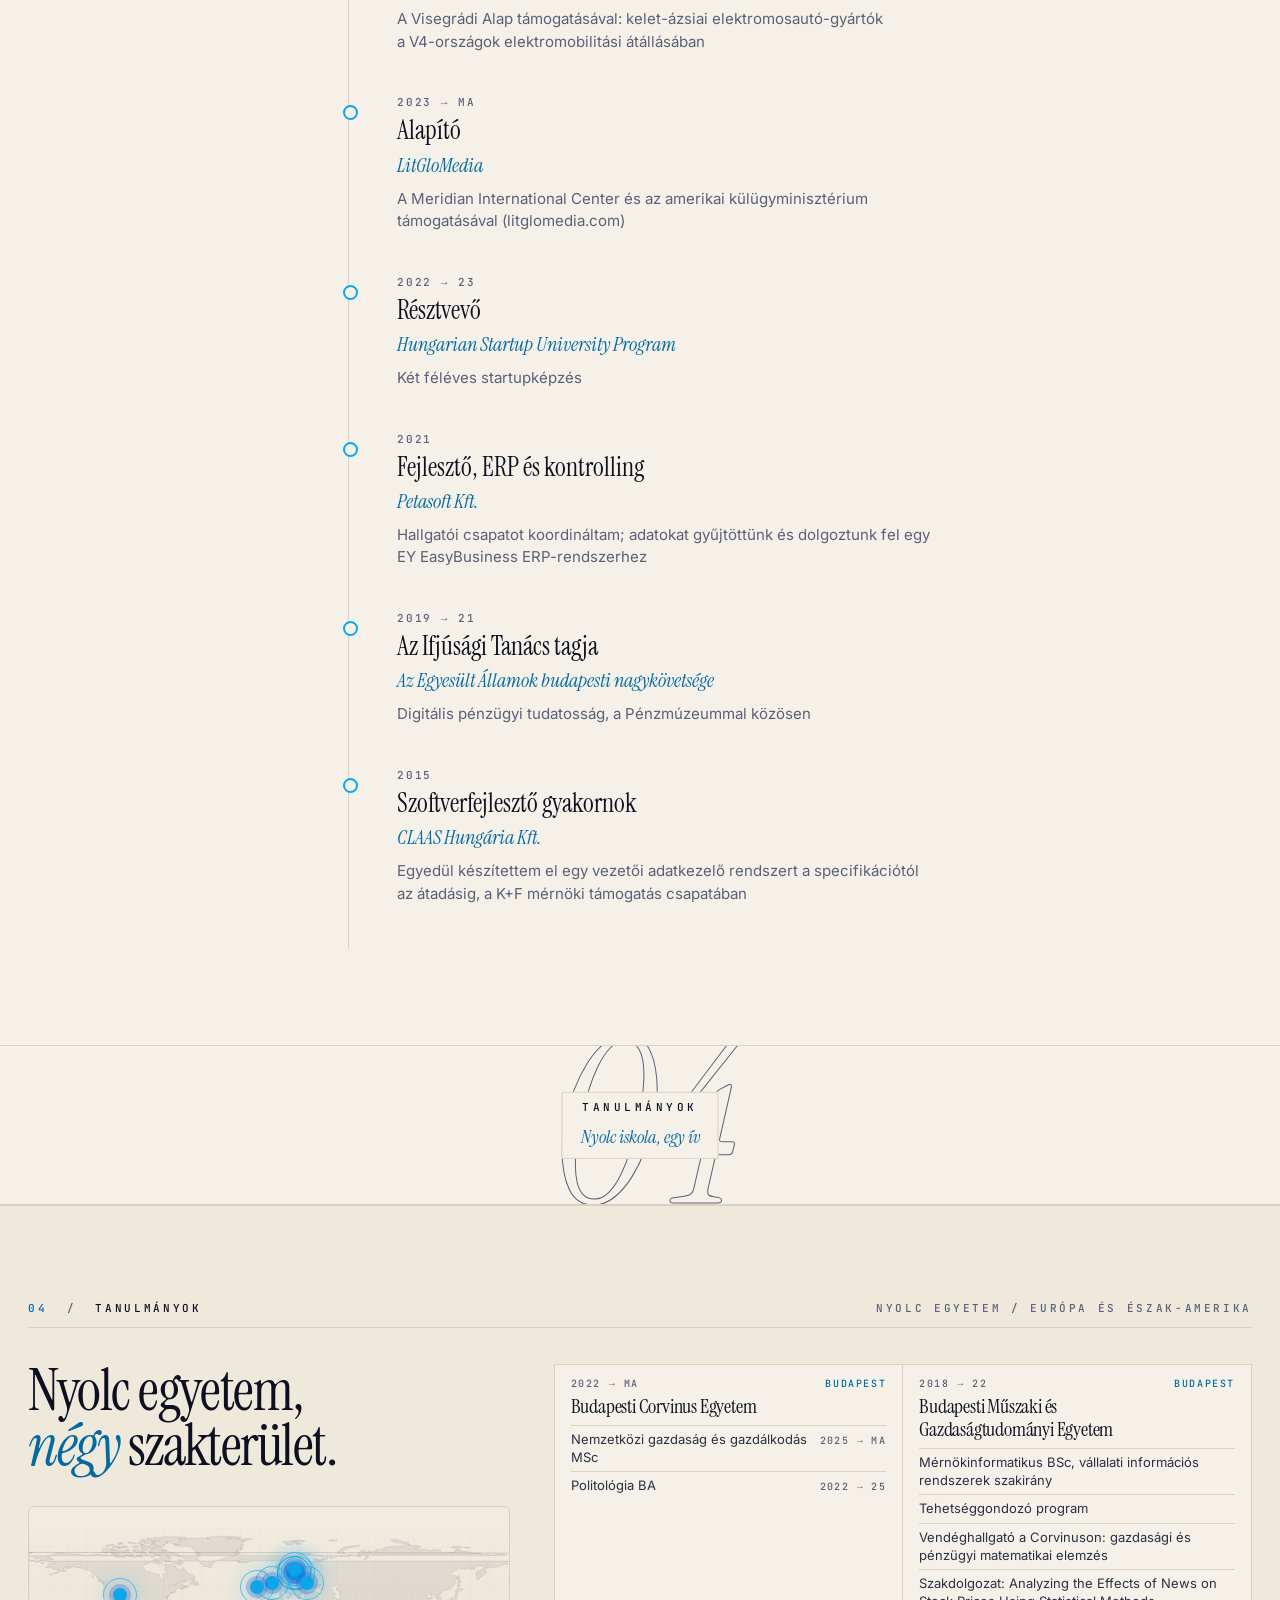
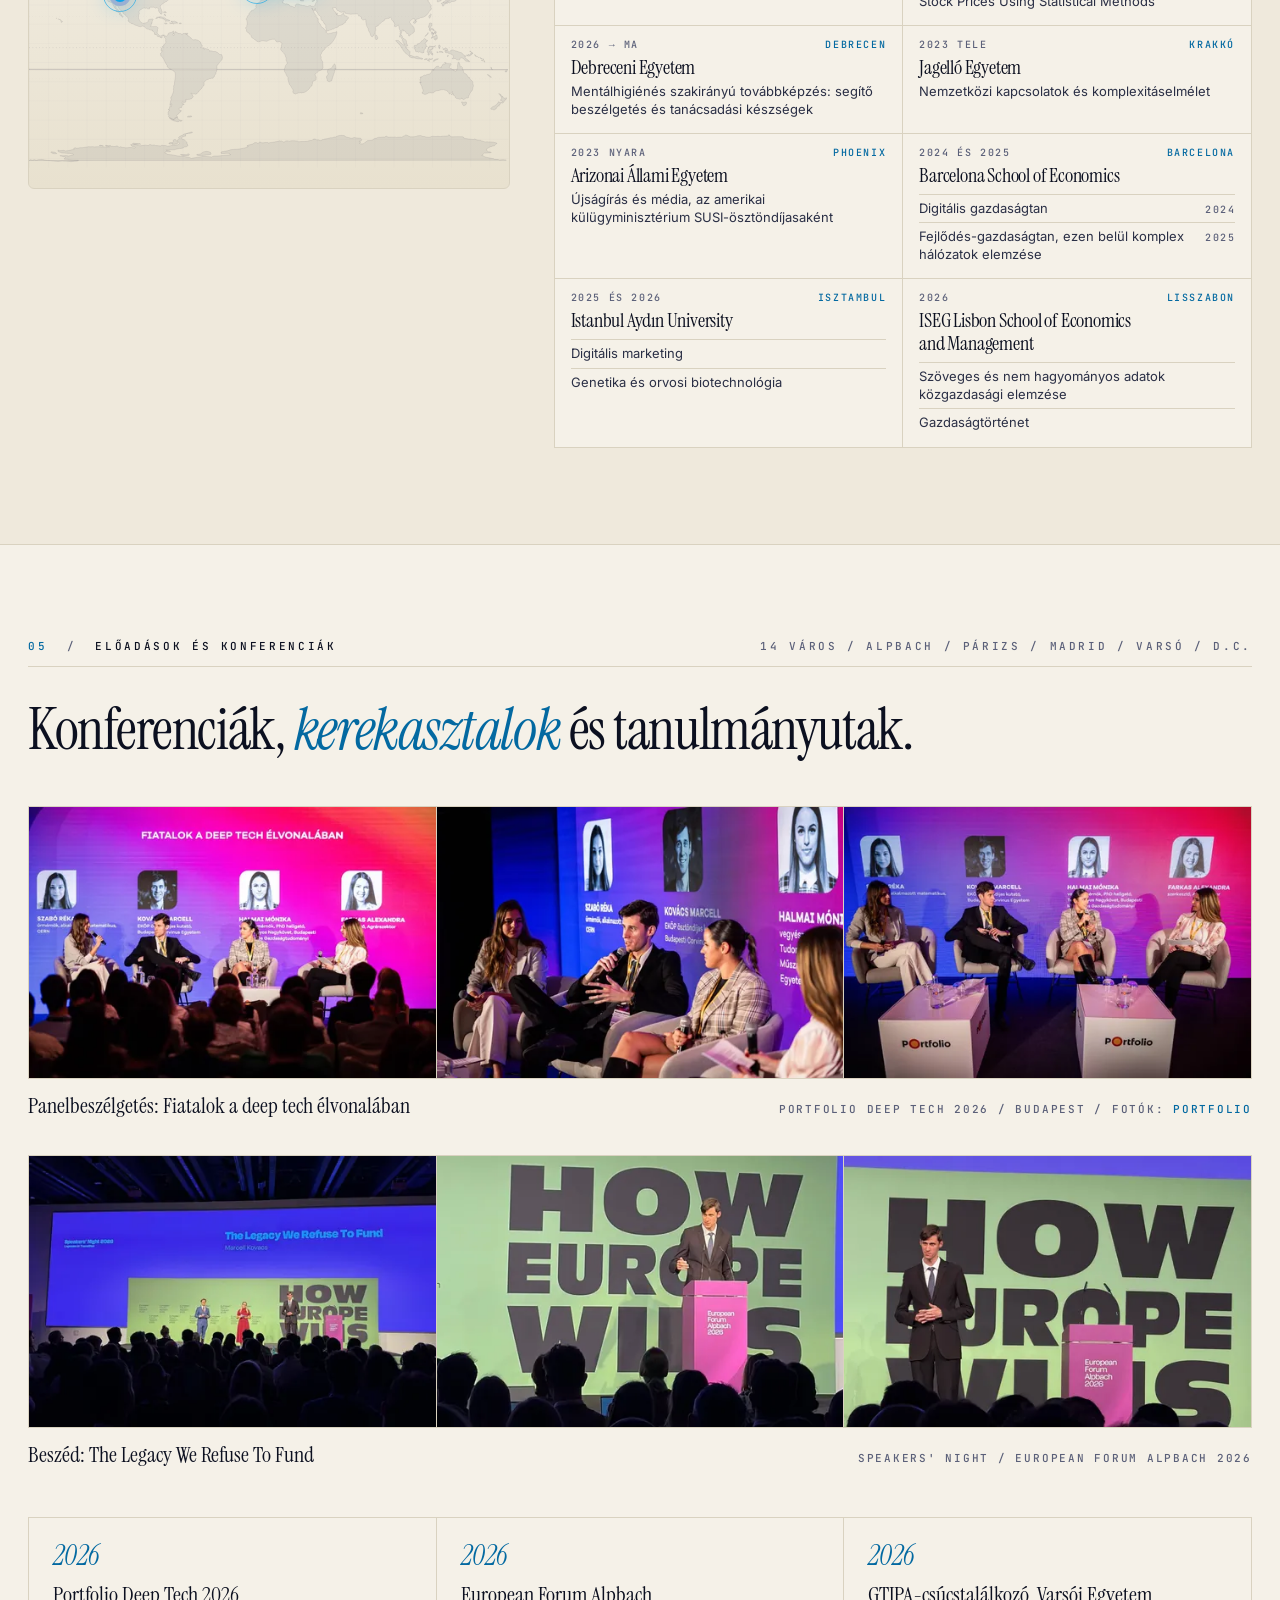
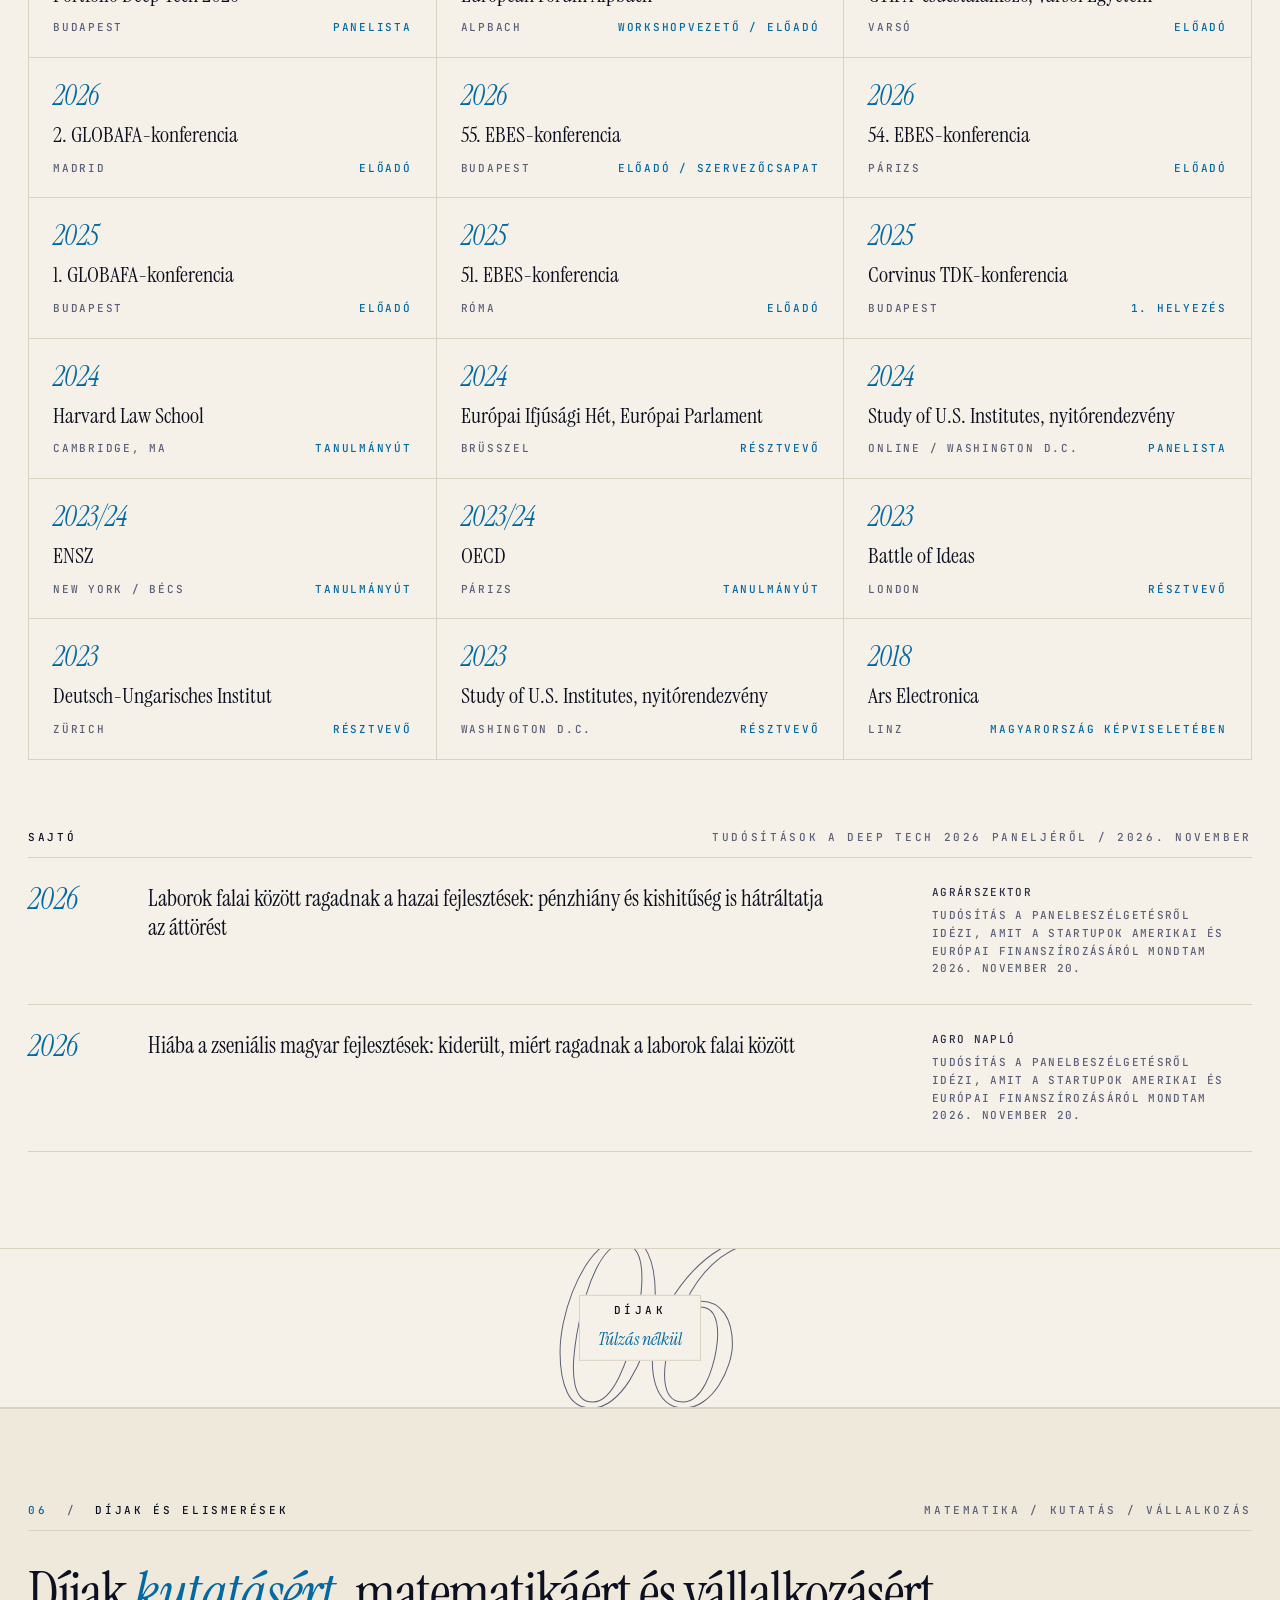
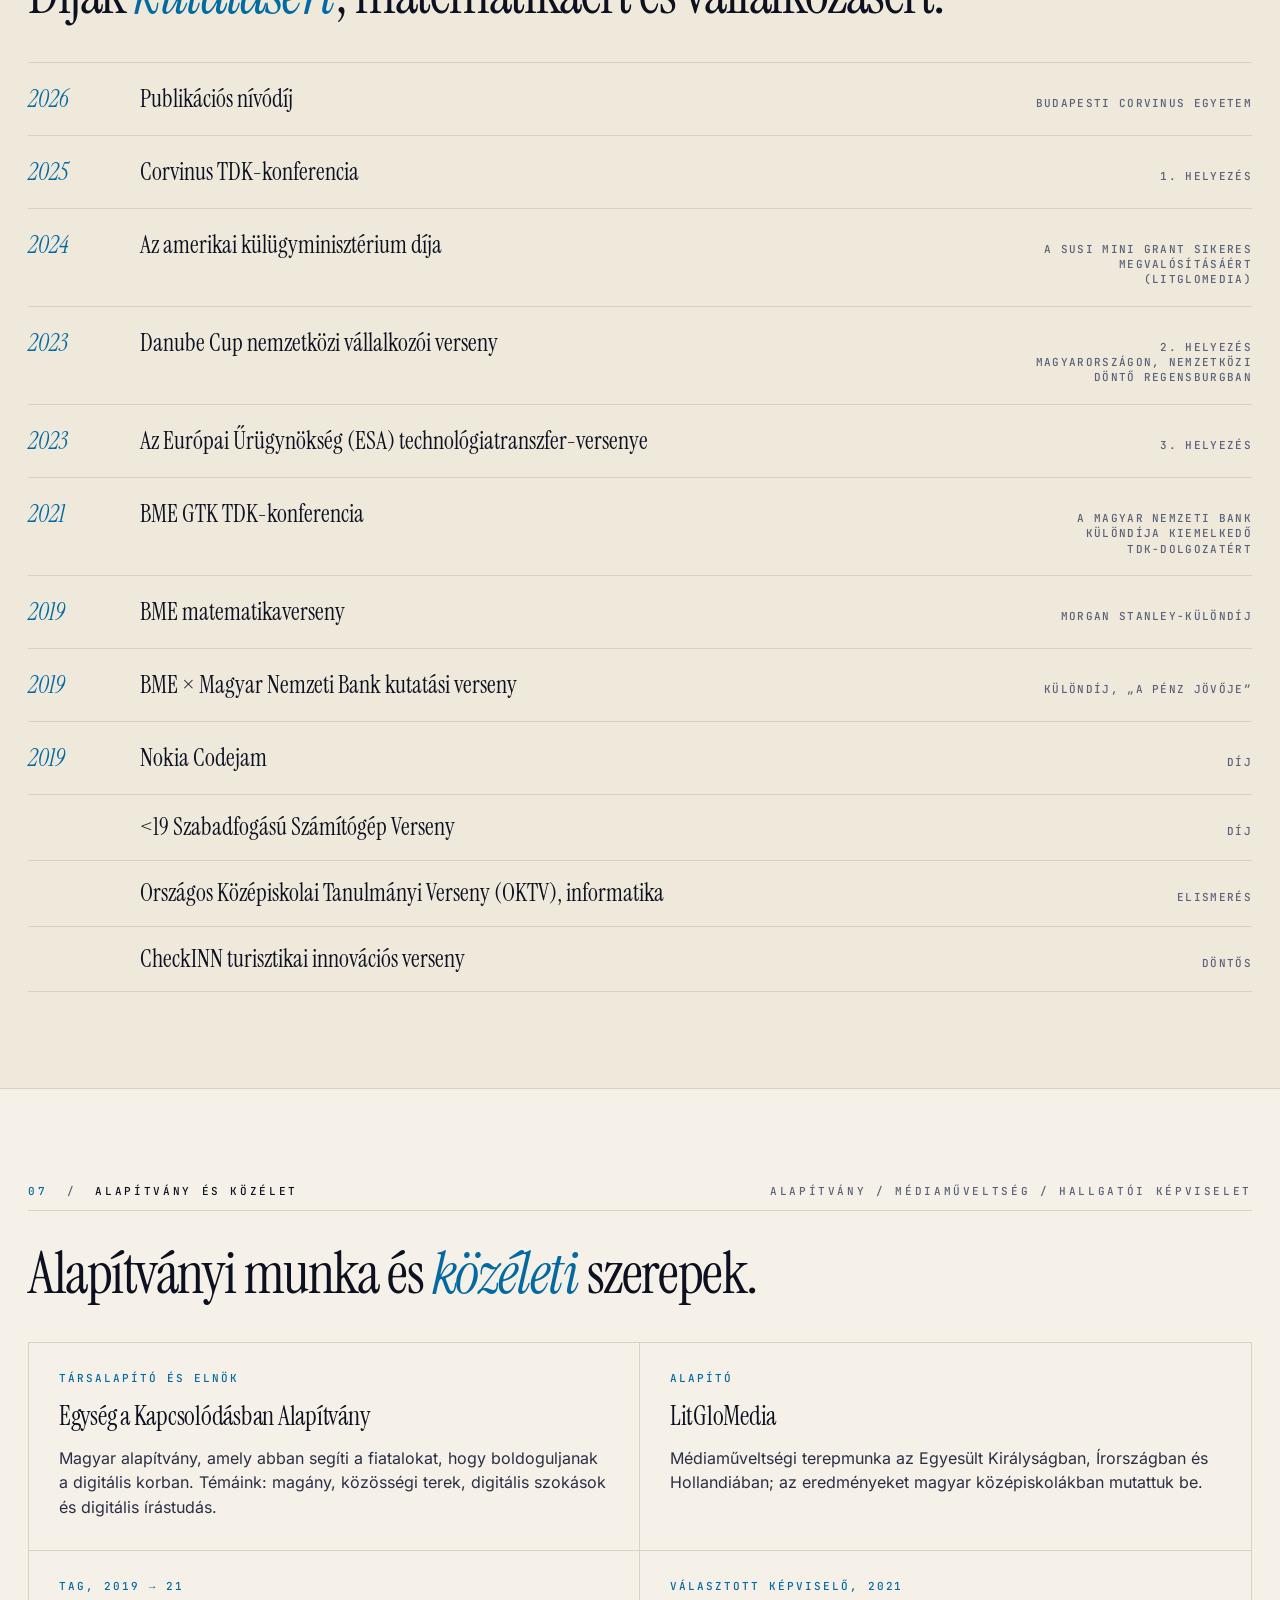
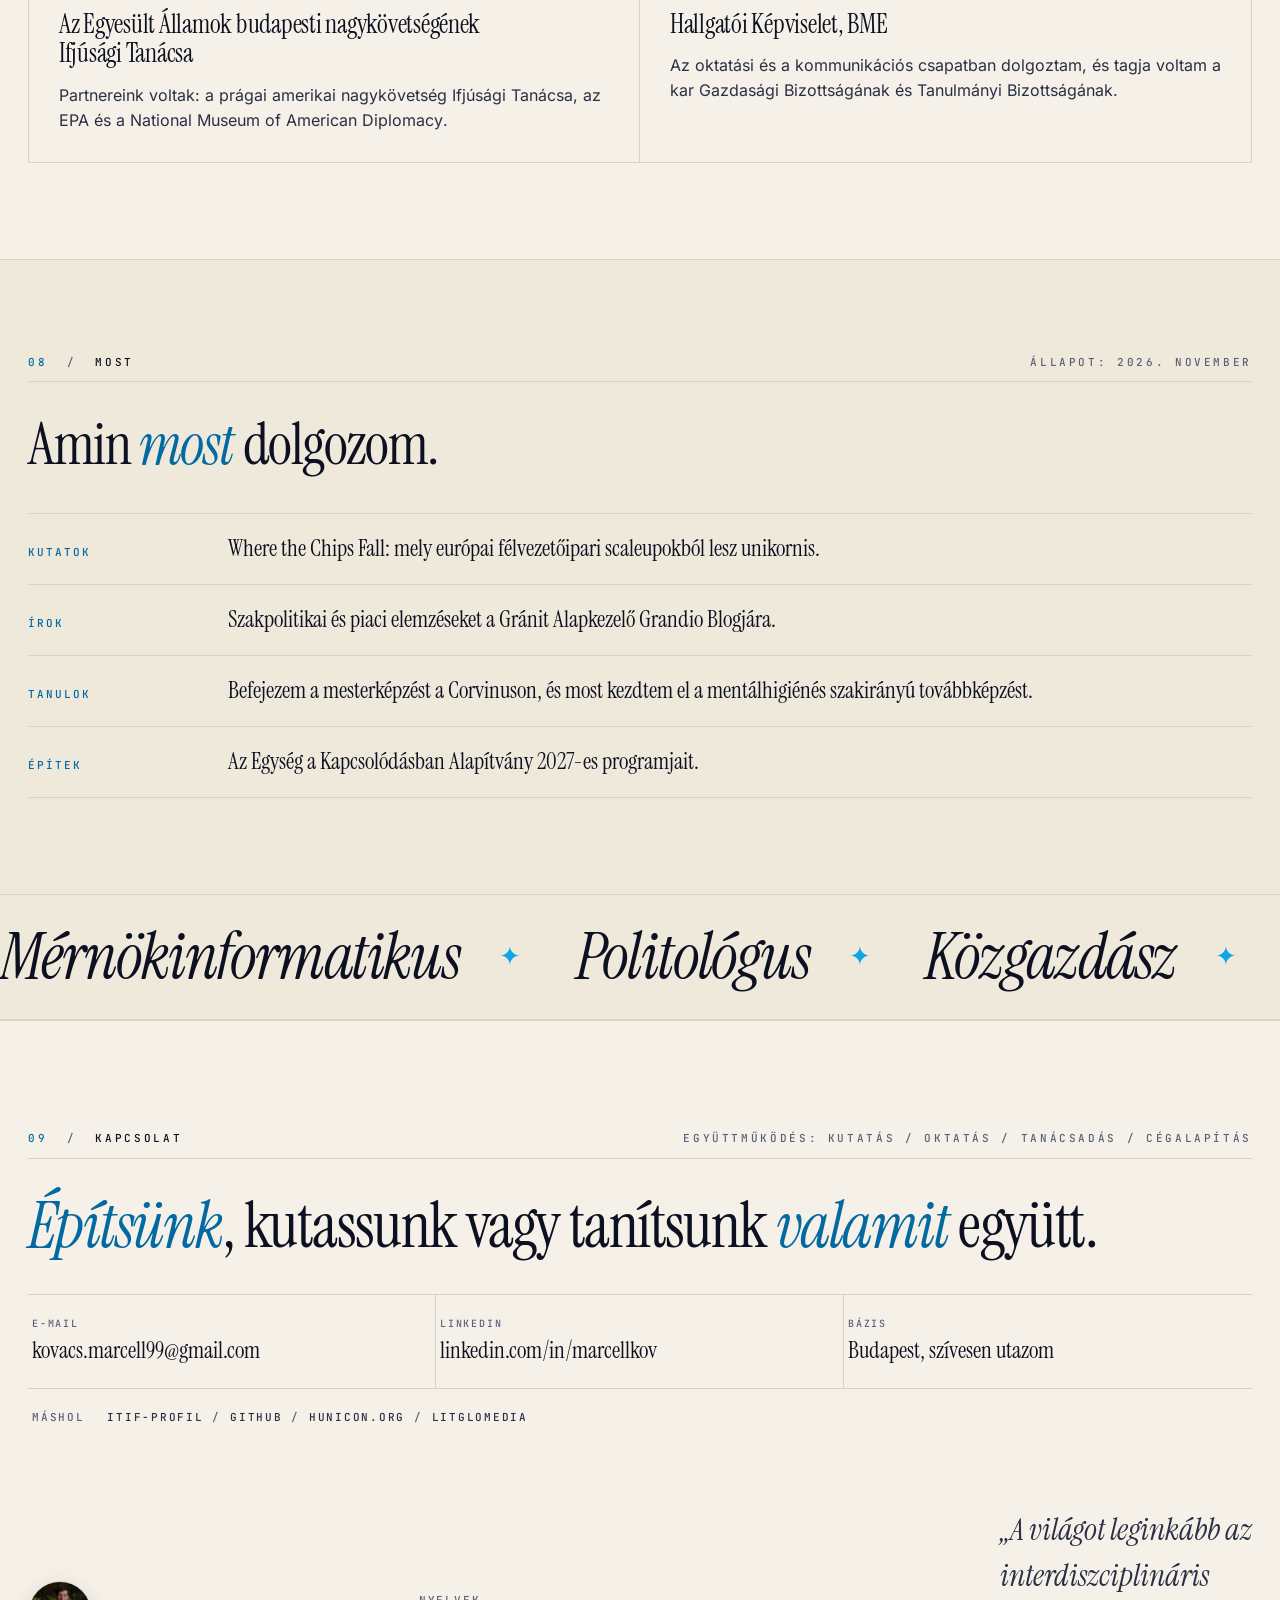
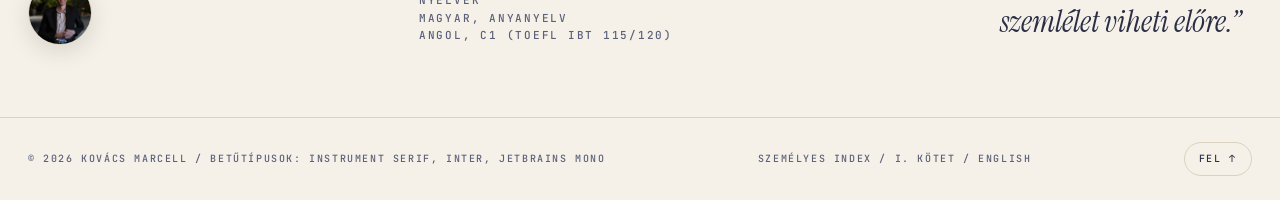
==== commit 4effa72c: "feat(layout): the map and the eight schools are seen together (prd #05) The owner: the universities " ====
--- a/hu/index.html
+++ b/hu/index.html
@@ -452,12 +452,16 @@
       <span><span class="num">04</span> &nbsp;/&nbsp; <span class="name">Tanulmányok</span></span>
       <span>Nyolc egyetem / Európa és Észak-Amerika</span>
     </div>
-    <h2 class="h-display reveal">Nyolc egyetem, <span class="ital">négy</span> szakterület.</h2>
     <div class="grid">
-      <!-- decoration: the school list next to it carries the same cities as text -->
-      <div class="map-wrap reveal" id="mapWrap" aria-hidden="true">
-        <svg class="mapsvg" viewBox="0 0 1000 500" preserveAspectRatio="xMidYMid meet" id="worldSvg"></svg>
-        <div id="pins"></div>
+      <!-- left column: the heading with the map under it; right column: the schools. On a desktop
+           the whole section is meant to fit one screen, so the map and the schools are seen together. -->
+      <div class="lead">
+        <h2 class="h-display reveal">Nyolc egyetem, <span class="ital">négy</span> szakterület.</h2>
+        <!-- decoration: the school list next to it carries the same cities as text -->
+        <div class="map-wrap reveal" id="mapWrap" aria-hidden="true">
+          <svg class="mapsvg" viewBox="0 0 1000 500" preserveAspectRatio="xMidYMid meet" id="worldSvg"></svg>
+          <div id="pins"></div>
+        </div>
       </div>
       <div class="schools reveal" id="schools">
         <div class="school" data-i="0" data-city="Budapest" data-lat="47.50" data-lng="19.04">
--- a/styles.css
+++ b/styles.css
@@ -74,7 +74,11 @@
 
 *{box-sizing:border-box;margin:0;padding:0}
 html, body{background:var(--paper);color:var(--ink);font-family:Inter, system-ui, sans-serif;line-height:1.5;-webkit-font-smoothing:antialiased;text-rendering:optimizeLegibility}
-body{overflow-x:hidden}
+/* clip, not hidden: with hidden the body became a scroll container of its own (the root already
+   clips), and position:sticky inside it never engaged: the Experience legend and the Education
+   heading with its map scrolled away instead of staying in view. Browsers without clip (before
+   Chrome 90, Firefox 81, Safari 16) keep hidden and the old behaviour. */
+body{overflow-x:hidden;overflow-x:clip}
 
 ::selection{background:var(--accent);color:#fff}
 
@@ -352,7 +356,14 @@
 #education .eyebrow-row{color:var(--ink-3)}
 #education .eyebrow-row .name{color:var(--ink)}
 #education .h-display{color:var(--ink)}
-#education .grid{display:grid;grid-template-columns:1.1fr 1fr;gap:64px;align-items:center;margin-top:40px}
+/* The map and the schools are meant to be seen together. The eight schools used to be one column
+   1275px tall beside a 375px map that floated at its middle, a screen and a half in all. Now the
+   left column holds the heading with the map under it, and the schools stand in two columns of
+   compact cards on the right: the whole section fits one desktop screen. Where the list is still
+   taller than the left column (narrower desktops, one column of cards), the left column stays in
+   view while the list scrolls past it. */
+#education .grid{display:grid;grid-template-columns:minmax(0, 1fr) minmax(0, 1.45fr);gap:44px;align-items:start}
+#education .lead{position:sticky;top:84px;display:grid;gap:32px}
 #education .map-wrap{position:relative;aspect-ratio:1.7/1;background:var(--map-bg, linear-gradient(180deg, #f1ece0 0%, #e8e1cf 100%));border:1px solid var(--rule);border-radius:6px;overflow:hidden;--map-grid:rgba(11, 18, 48, 0.06);--map-line:rgba(11, 18, 48, 0.18);--map-line-soft:rgba(11, 18, 48, 0.08);--map-fill:rgba(11, 18, 48, 0.07);--map-stroke:rgba(11, 18, 48, 0.32)}
 [data-mode="dark"] #education .map-wrap{background:linear-gradient(180deg, #0a0e25 0%, #050714 100%);--map-grid:rgba(168, 184, 255, 0.05);--map-line:rgba(168, 184, 255, 0.14);--map-line-soft:rgba(168, 184, 255, 0.06);--map-fill:rgba(168, 184, 255, 0.08);--map-stroke:rgba(168, 184, 255, 0.32)}
 #education svg.mapsvg{position:absolute;inset:0;width:100%;height:100%}
@@ -361,19 +372,22 @@
 #education .pin::before{content:"";position:absolute;inset:-10px;border:1px solid var(--accent);border-radius:99px;opacity:.6;animation:pulse 2.6s ease-out infinite;pointer-events:none}
 #education .pin:hover{transform:translate(-50%, -50%) scale(1.4)}
 @keyframes pulse{0%{transform:scale(.4);opacity:.9}100%{transform:scale(2.6);opacity:0}}
-#education .schools{display:flex;flex-direction:column;gap:1px;background:var(--rule)}
-#education .school{background:var(--paper);padding:20px 22px;cursor:pointer;transition:background .25s, padding .25s;display:block;text-decoration:none;color:inherit}
-#education .school:hover, #education .school.active{background:var(--paper-2);padding-left:32px}
-#education .school .yr{font:500 11px/1 'JetBrains Mono', monospace;letter-spacing:.16em;text-transform:uppercase;color:var(--ink-3);margin-bottom:6px;display:flex;justify-content:space-between}
+#education .schools{display:grid;grid-template-columns:1fr 1fr;gap:1px;background:var(--rule);border:1px solid var(--rule)}
+#education .school{background:var(--paper);padding:14px 16px;cursor:pointer;transition:background .25s, padding .25s;display:block;text-decoration:none;color:inherit}
+#education .school:hover, #education .school.active{background:var(--paper-2);padding-left:22px}
+#education .school .yr{font:500 10px/1 'JetBrains Mono', monospace;letter-spacing:.16em;text-transform:uppercase;color:var(--ink-3);margin-bottom:6px;display:flex;justify-content:space-between;gap:10px}
 #education .school .yr .city{color:var(--accent-text)}
-#education .school h3{font-family:'Instrument Serif', serif;font-weight:400;font-size:24px;line-height:1.15;letter-spacing:-.01em;text-wrap:pretty;margin-bottom:4px}
-#education .school p{font-size:14px;color:var(--ink-2)}
+#education .school h3{font-family:'Instrument Serif', serif;font-weight:400;font-size:20px;line-height:1.15;letter-spacing:-.01em;text-wrap:pretty;margin-bottom:3px}
+#education .school p{font-size:13px;line-height:1.4;color:var(--ink-2)}
 /* a school with more than one programme: one row per programme, each with its own years */
-#education .school .degs{list-style:none;margin-top:10px;border-top:1px solid var(--rule)}
-#education .school .degs li{display:flex;justify-content:space-between;align-items:baseline;gap:16px;padding:9px 0;border-bottom:1px solid var(--rule);font-size:14px;color:var(--ink-2)}
-#education .school .degs li:last-child{border-bottom:none;padding-bottom:2px}
-#education .school .degs .per{font:500 11px/1 'JetBrains Mono', monospace;letter-spacing:.16em;text-transform:uppercase;color:var(--ink-3);white-space:nowrap}
-@media (max-width:1024px){#education .grid{grid-template-columns:1fr}}
+#education .school .degs{list-style:none;margin-top:7px;border-top:1px solid var(--rule)}
+#education .school .degs li{display:flex;justify-content:space-between;align-items:baseline;gap:12px;padding:5px 0;border-bottom:1px solid var(--rule);font-size:13px;line-height:1.35;color:var(--ink-2)}
+#education .school .degs li:last-child{border-bottom:none;padding-bottom:1px}
+#education .school .degs .per{font:500 10px/1 'JetBrains Mono', monospace;letter-spacing:.14em;text-transform:uppercase;color:var(--ink-3);white-space:nowrap}
+/* below 1200px two columns of cards get too narrow beside the map: one column, the map stays in view */
+@media (max-width:1199px){#education .schools{grid-template-columns:1fr}}
+/* below 1024px the map sits above the list and scrolls away with the page */
+@media (max-width:1024px){#education .grid{grid-template-columns:1fr}#education .lead{position:static}}
 
 /* ================ SPEAKING ================ */
 #speaking .grid{display:grid;grid-template-columns:repeat(3, 1fr);gap:0;border-top:1px solid var(--rule);border-left:1px solid var(--rule)}
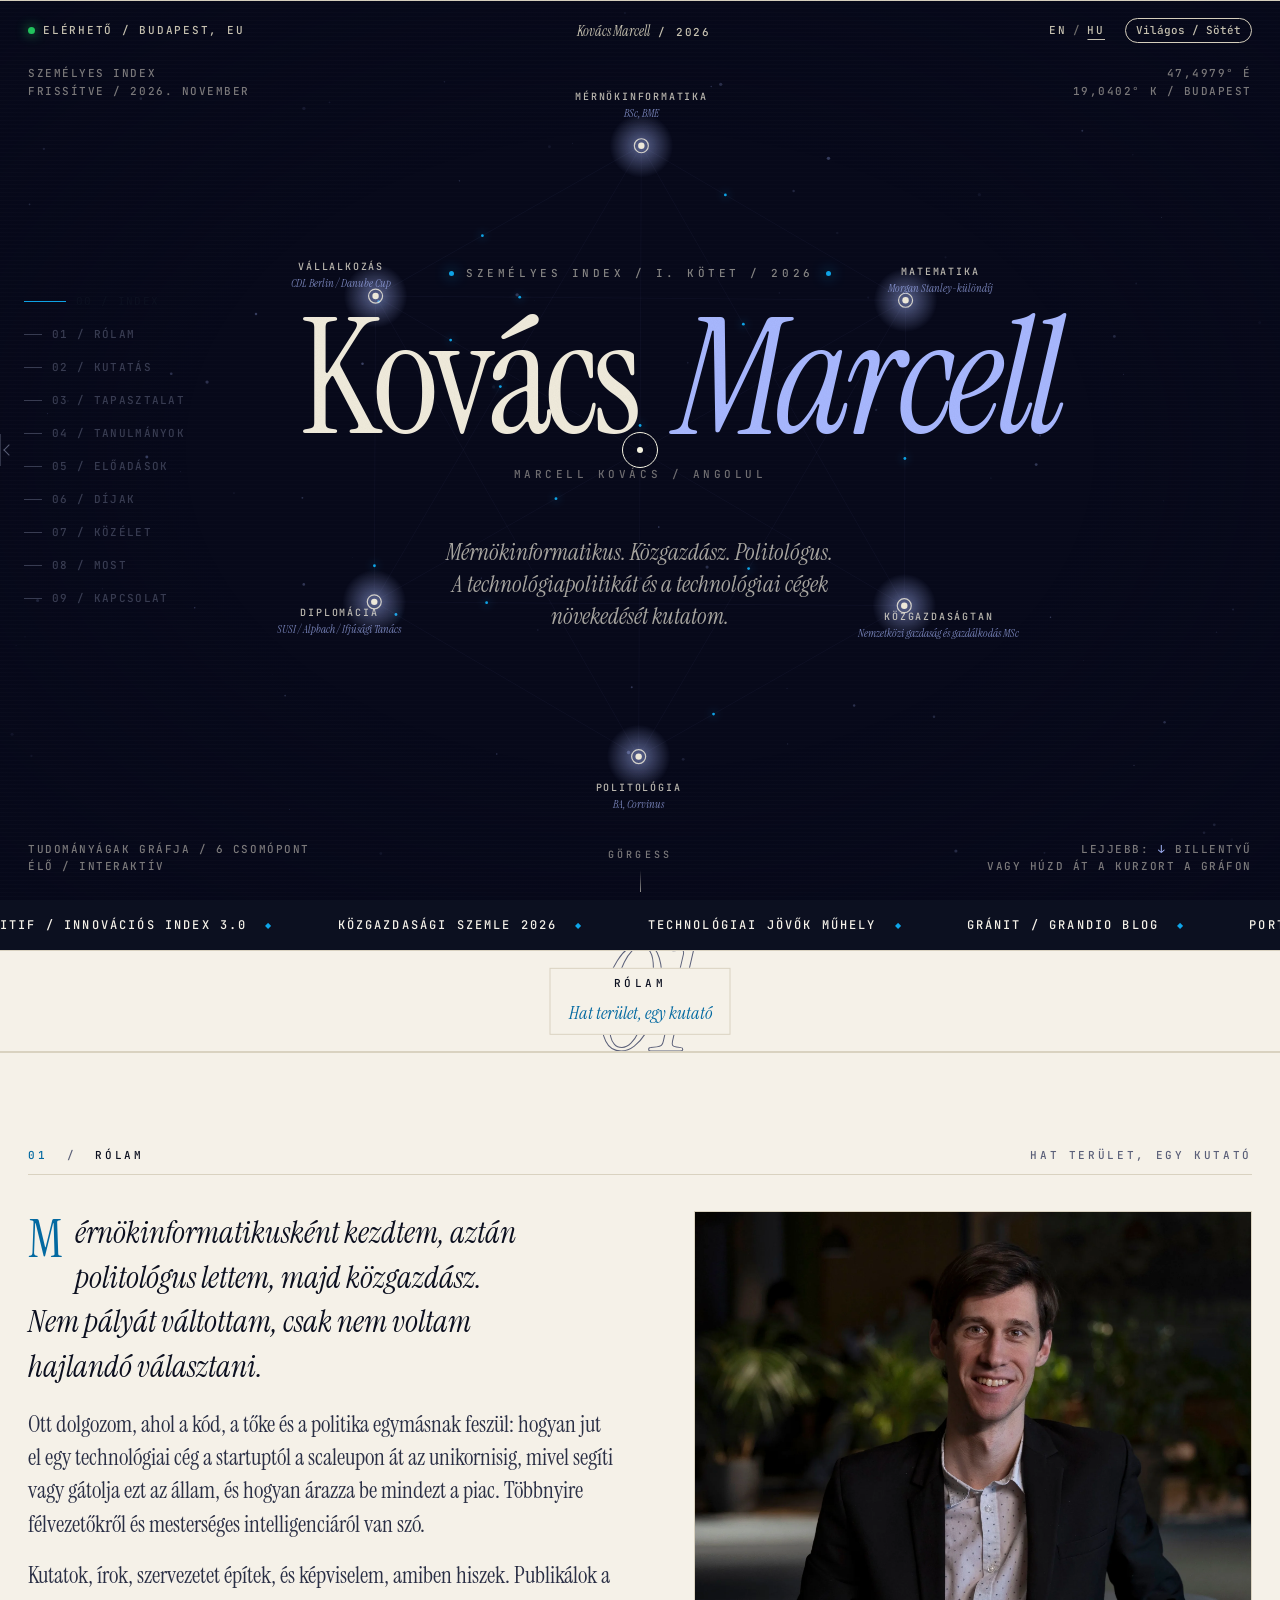
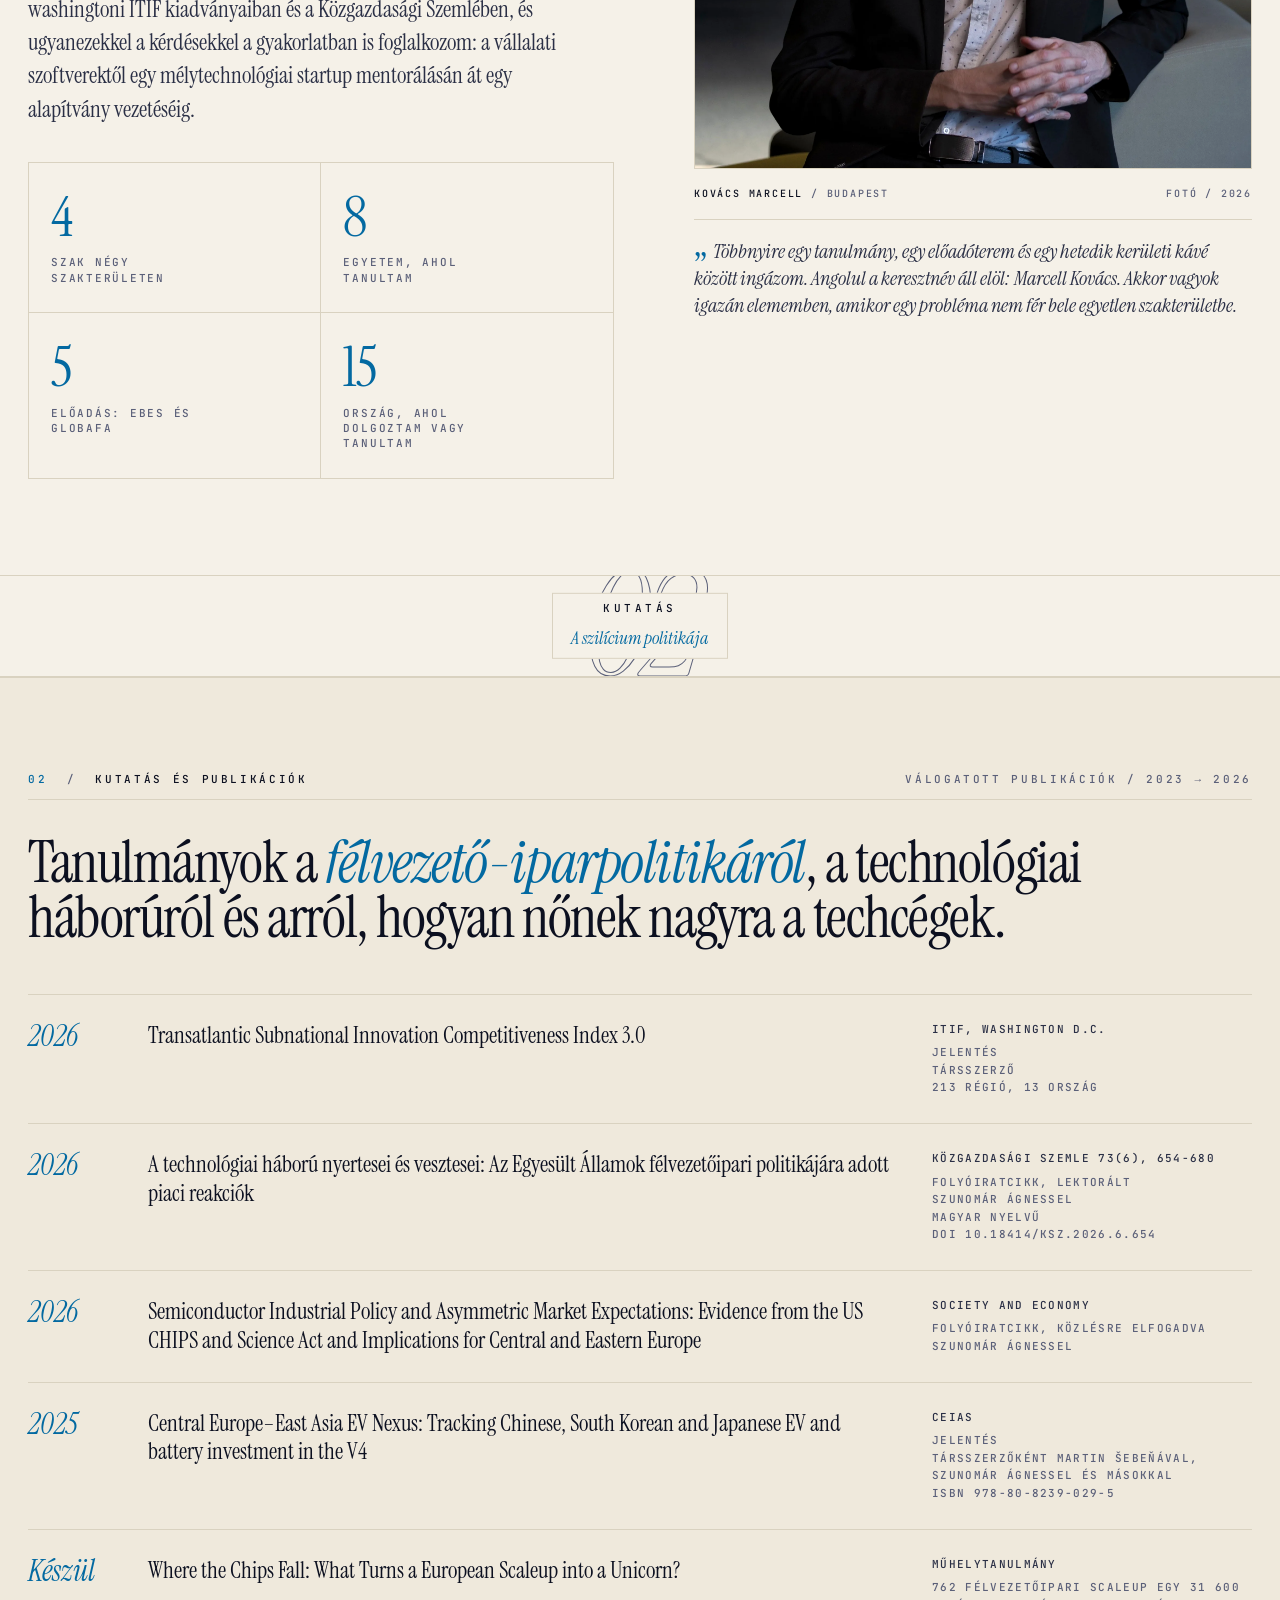
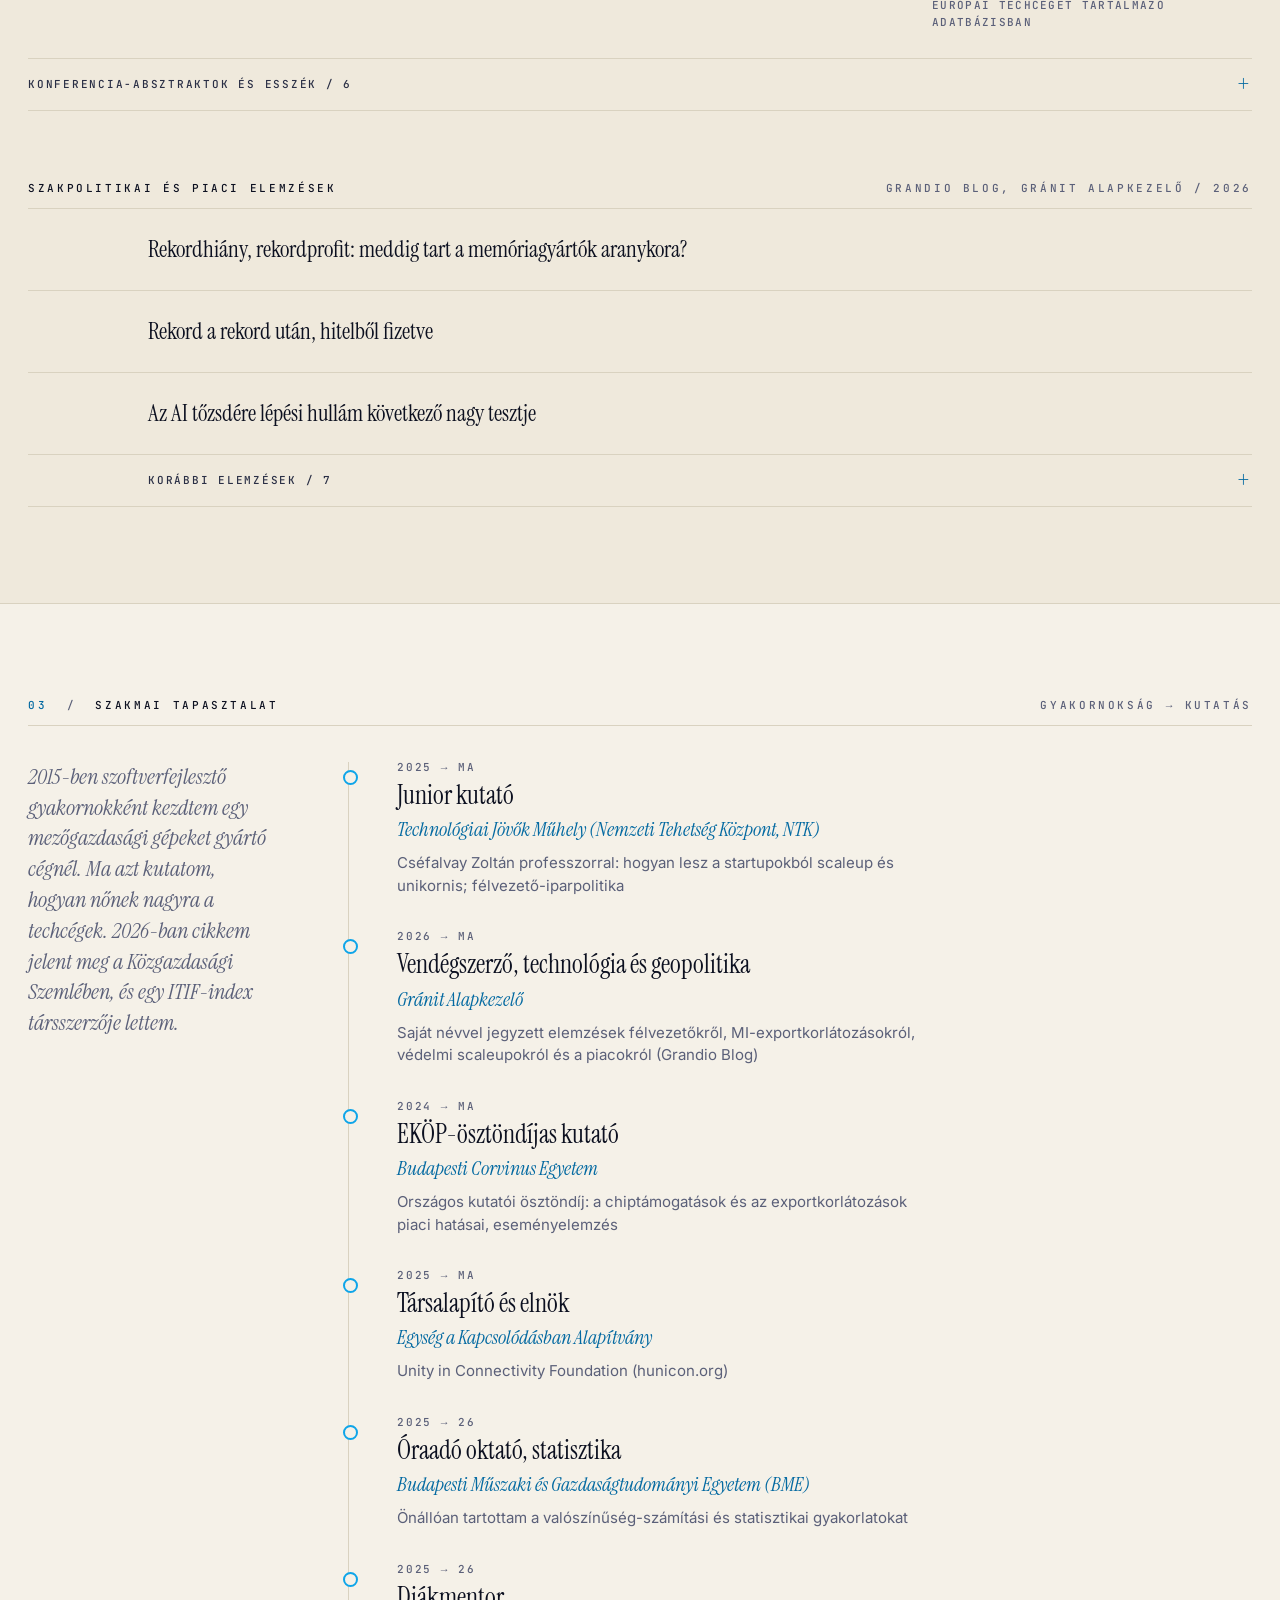
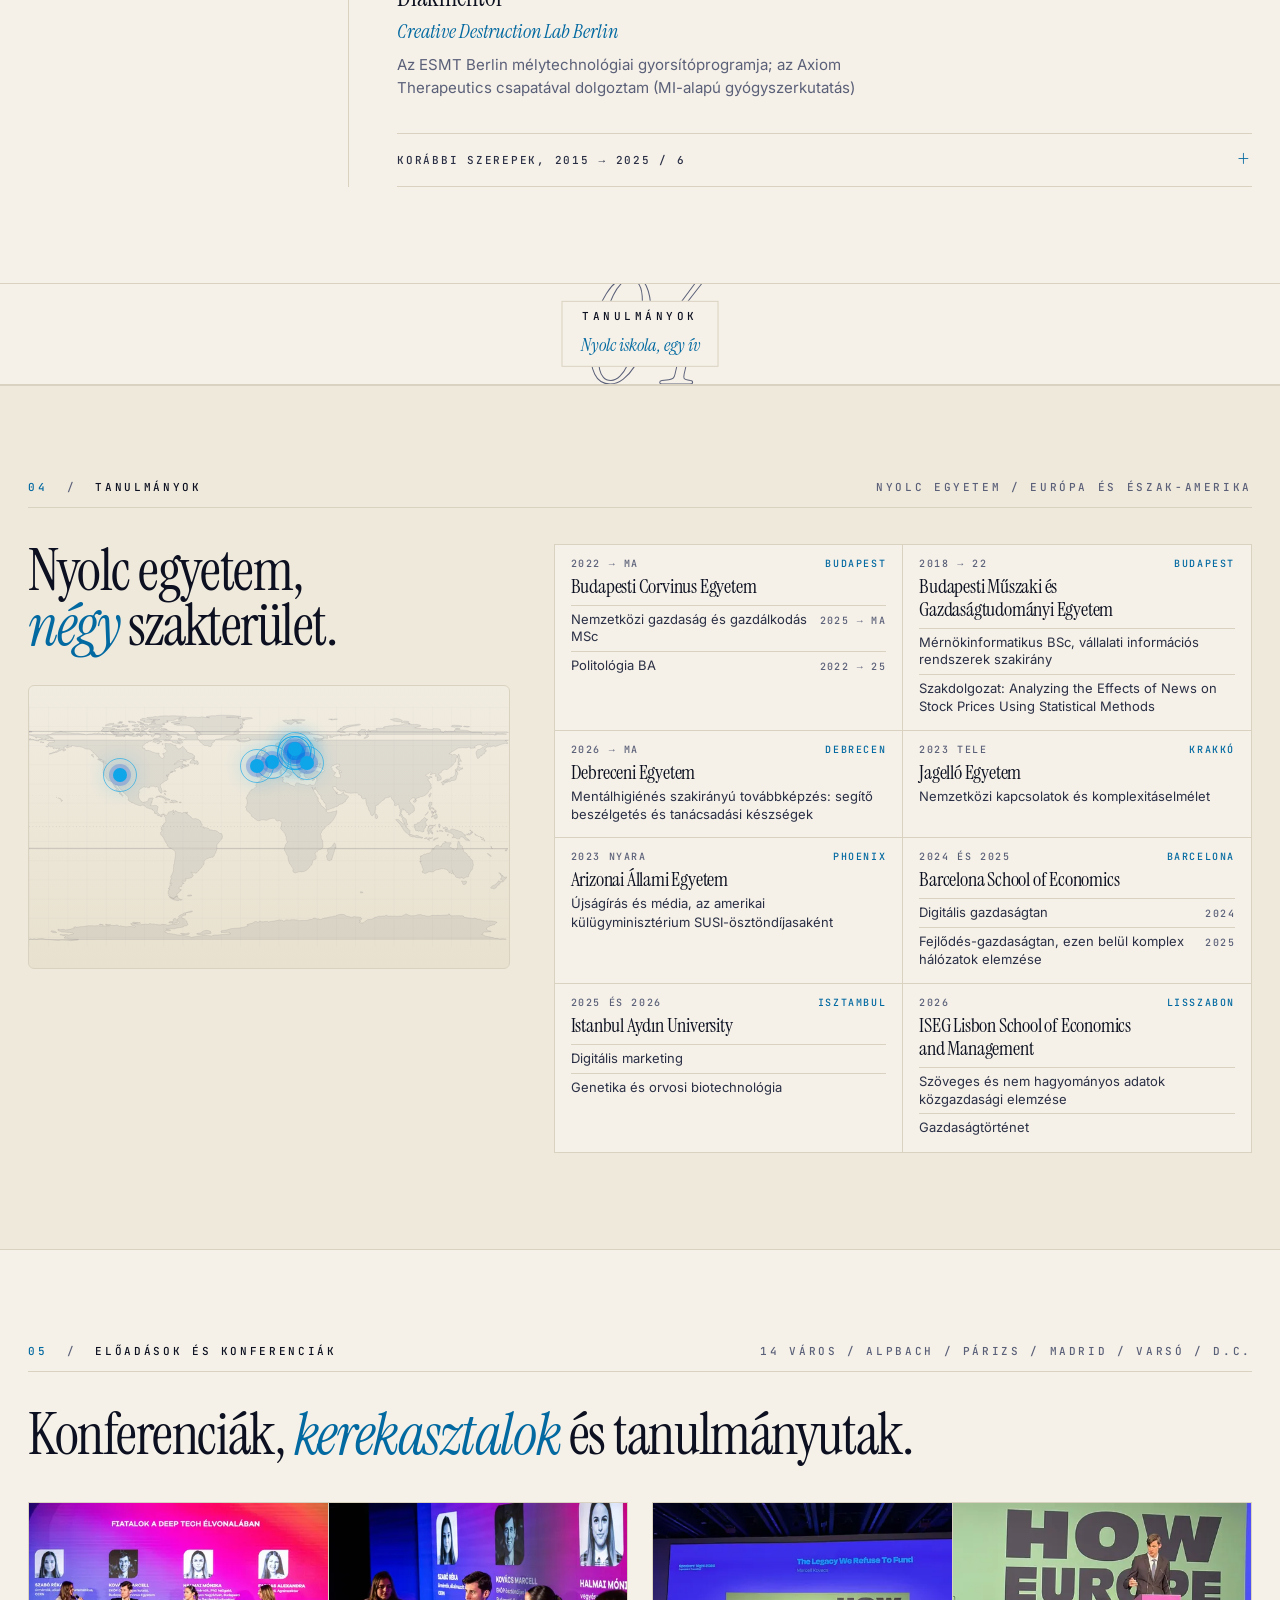
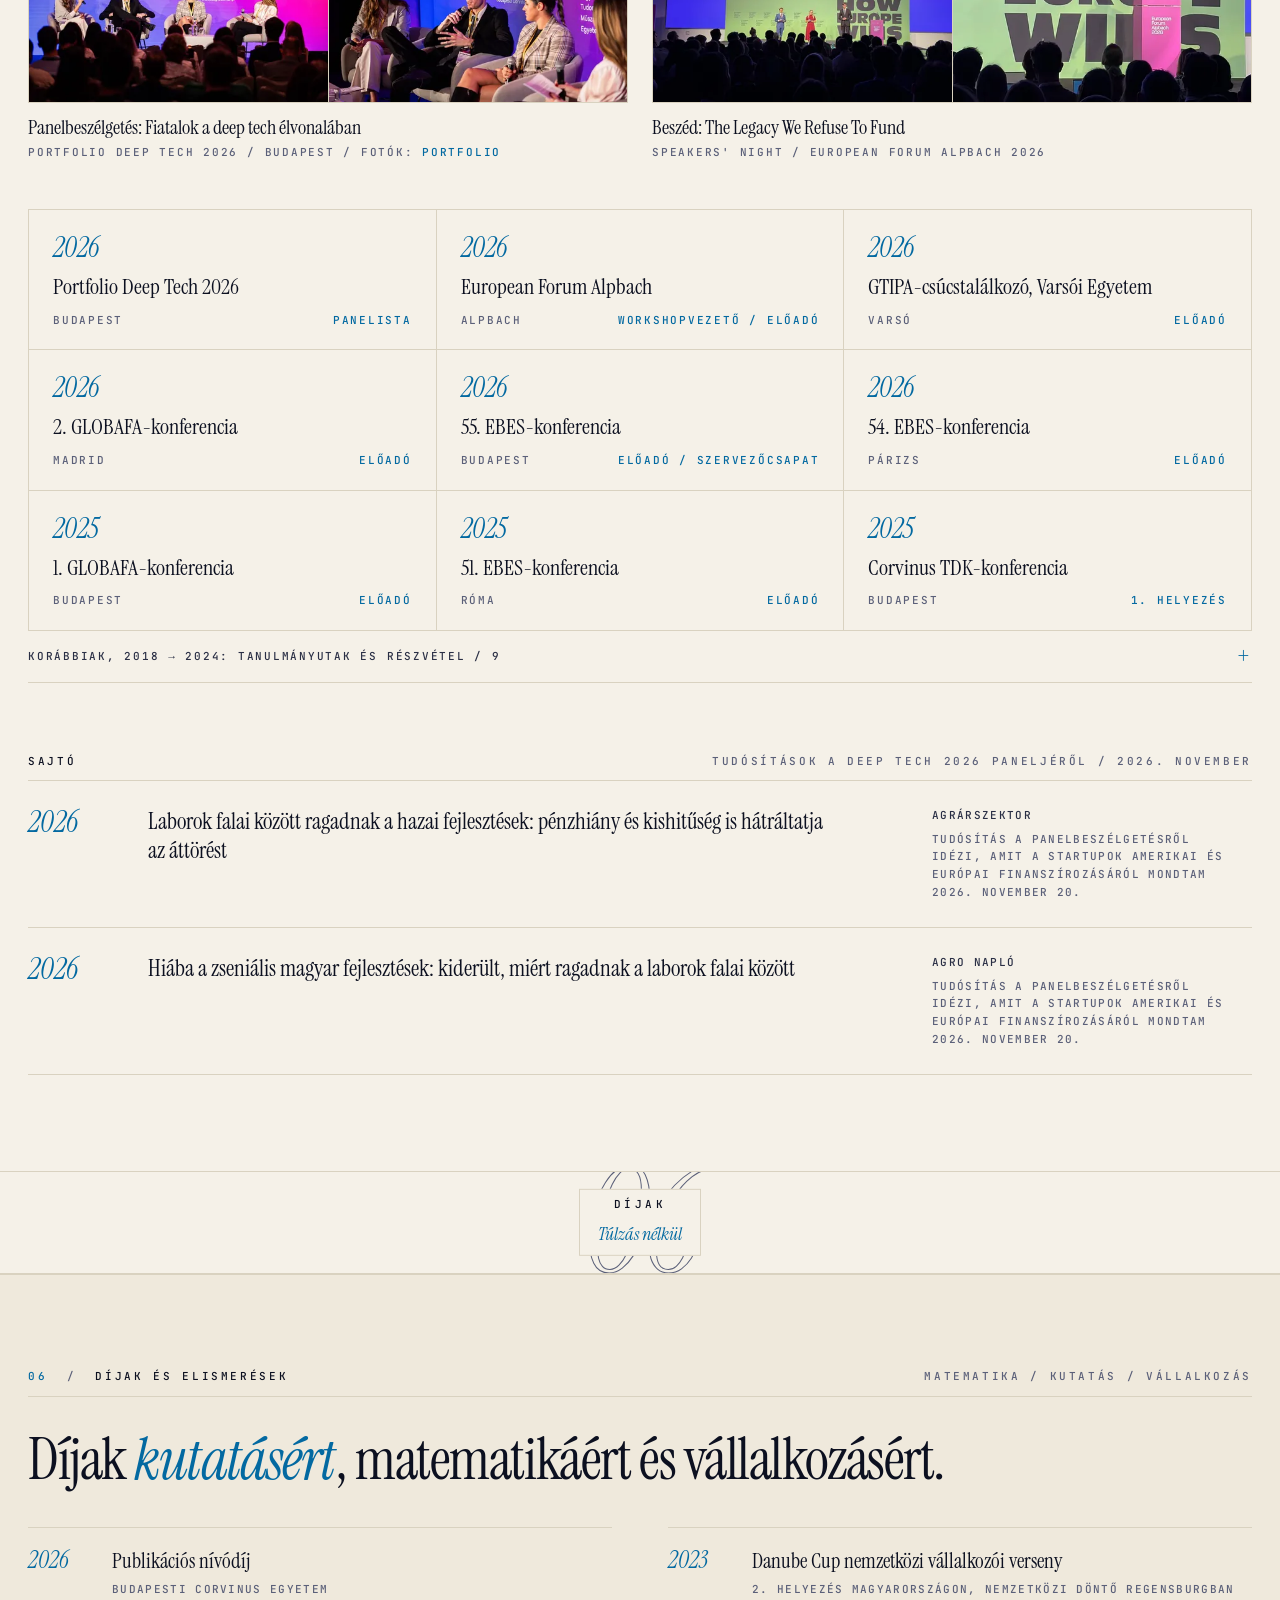
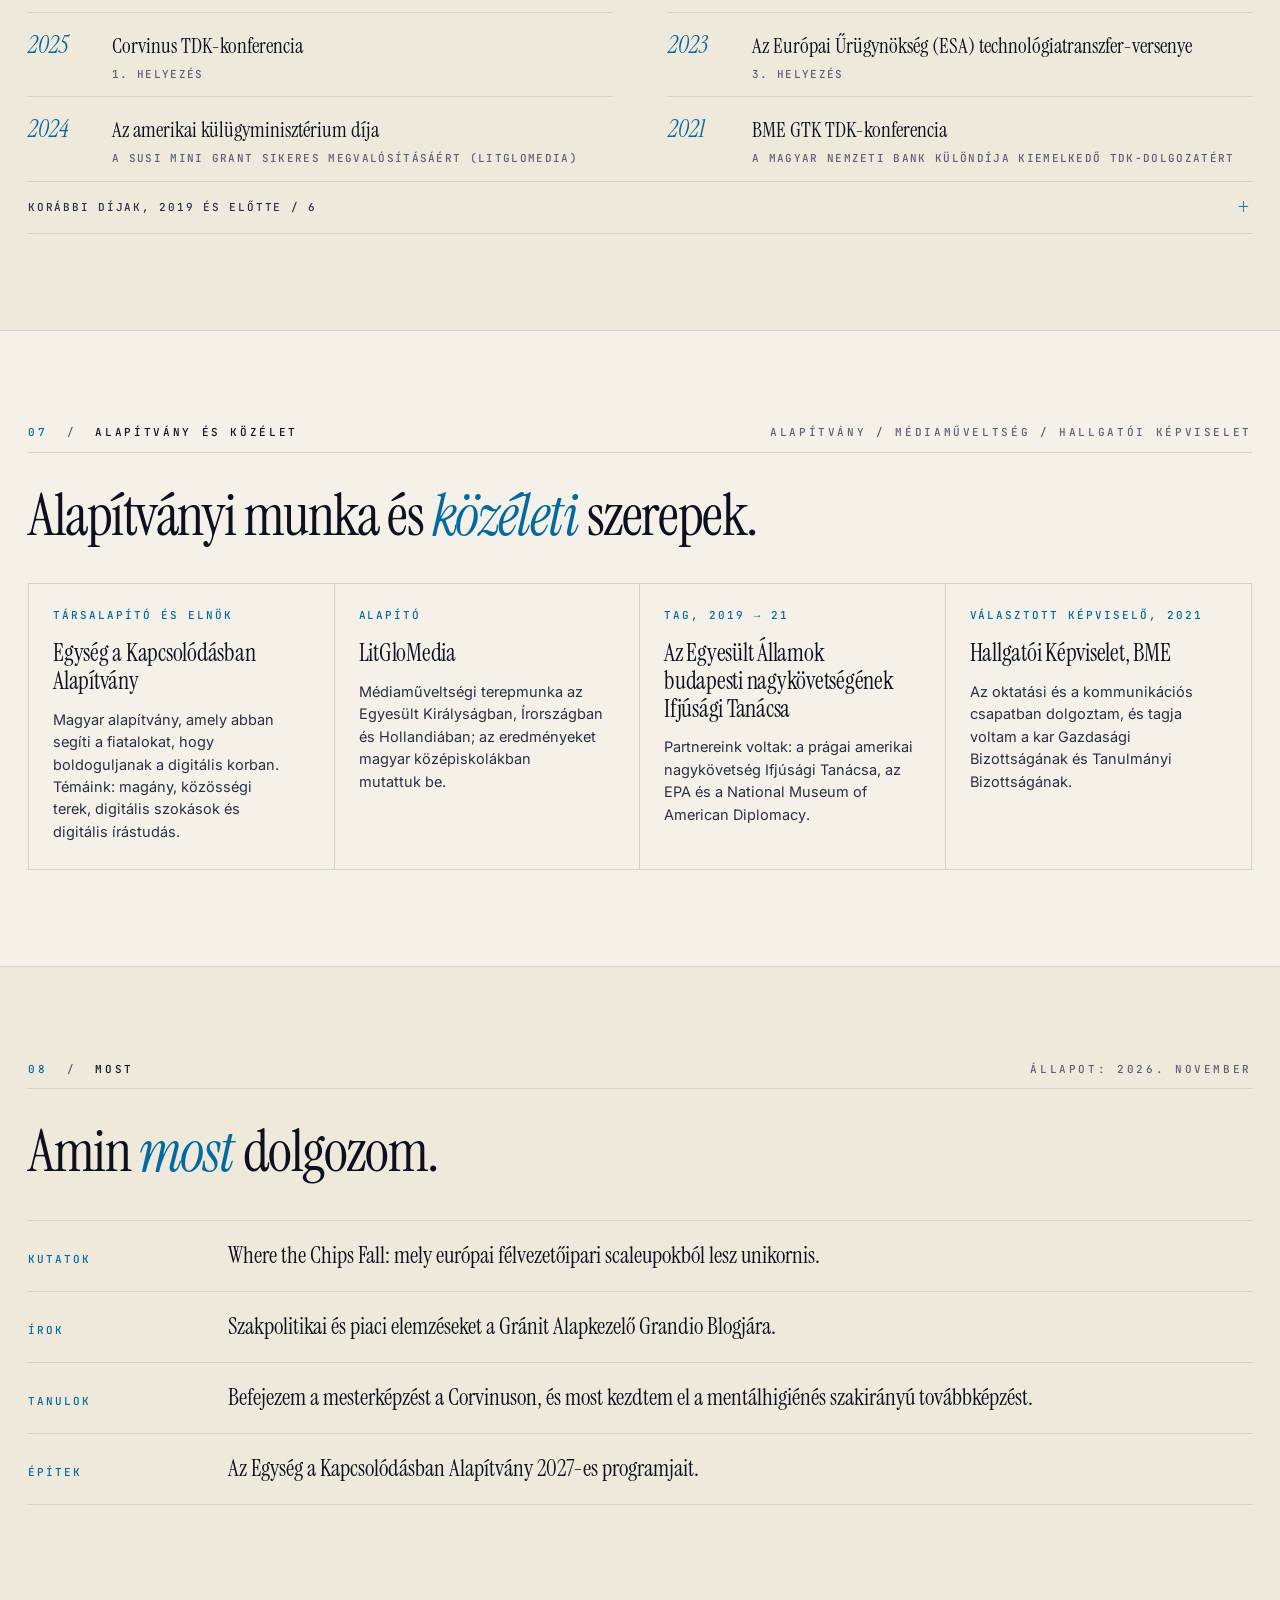
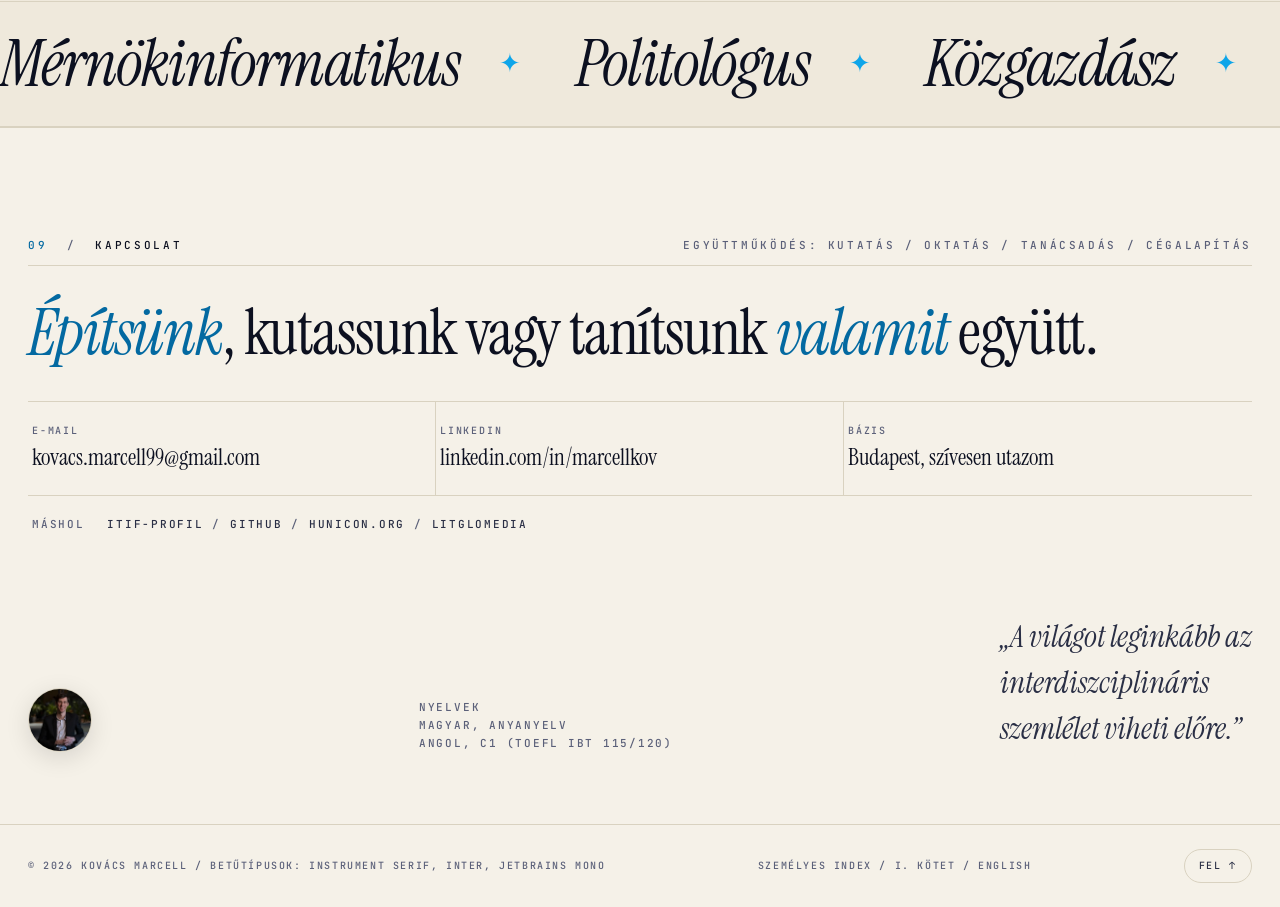
==== commit 7c26e0c5: "feat: what matters now stays in view, older items fold (prd #06) The owner: the page should be more " ====
--- a/hu/index.html
+++ b/hu/index.html
@@ -53,7 +53,7 @@
       "url": "https://marcellkovacs.me/hu/",
       "name": "Kovács Marcell",
       "inLanguage": "hu",
-      "dateModified": "2026-11-23T14:35:25+01:00",
+      "dateModified": "2026-11-23T15:48:41+01:00",
       "isPartOf": {
         "@type": "WebSite",
         "@id": "https://marcellkovacs.me/#website",
@@ -79,7 +79,7 @@
 <!-- the two Instrument Serif files that render the hero name -->
 <link rel="preload" href="/fonts/instrument-serif-latin.woff2" as="font" type="font/woff2" crossorigin>
 <link rel="preload" href="/fonts/instrument-serif-italic-latin.woff2" as="font" type="font/woff2" crossorigin>
-<link rel="stylesheet" href="/styles.css?v=2026112303">
+<link rel="stylesheet" href="/styles.css?v=2026112304">
 <noscript><style>.intro-curtain,.cursor-dot,.cursor-ring,.railToggle{display:none}.reveal{opacity:1;transform:none}body:not(.intro-done) .hero *{opacity:1!important;animation:none!important}body:not(.scrolled) .topbar{color:var(--ink-2)}</style></noscript>
 
 </head>
@@ -296,39 +296,9 @@
         <div class="meta"><b lang="en">Society and Economy</b>Folyóiratcikk, közlésre elfogadva<br>Szunomár&nbsp;Ágnessel</div>
       </div>
       <div class="pub">
-        <div class="yr">2026</div>
-        <h3 class="ttl" lang="en">Firm-Level Valuation in the New Wave of Techno-Nationalism: The Cases of TSMC Phoenix, Intel Magdeburg, and Rapidus Japan Investments</h3>
-        <div class="meta"><b>55. EBES-konferencia, Budapest</b>Absztrakt<br>Egyedüli szerző<br>ISBN 978-625-95653-6-1</div>
-      </div>
-      <div class="pub">
-        <div class="yr">2026</div>
-        <h3 class="ttl" lang="en">New Wave of Techno-Nationalism? The Case of TSMC's U.S. Investment Phases</h3>
-        <div class="meta"><b>54. EBES-konferencia, Párizs</b>Absztrakt<br>Egyedüli szerző<br>ISBN 978-625-95653-5-4</div>
-      </div>
-      <div class="pub">
-        <div class="yr">2025</div>
-        <h3 class="ttl" lang="en">Global Financial Market Reactions to U.S. Semiconductor Industrial Policy</h3>
-        <div class="meta"><b>1. GLOBAFA-konferencia, Budapest</b>Absztrakt<br>Egyedüli szerző<br>ISBN 978-625-95653-2-3</div>
-      </div>
-      <div class="pub">
-        <div class="yr">2025</div>
-        <h3 class="ttl" lang="en">The Economic Impact of Industrial Policy on the Global Semiconductor Supply Chain: An Event Study of the CHIPS and Science Act Passing Through the U.S. House of Representatives</h3>
-        <div class="meta"><b>51. EBES-konferencia, Róma</b>Absztrakt<br>Egyedüli szerző<br>ISBN 978-625-95653-1-6</div>
-      </div>
-      <div class="pub">
         <div class="yr">2025</div>
         <h3 class="ttl" lang="en"><a class="tlink" href="https://ceias.eu/central-europe-east-asia-ev-nexus/" target="_blank" rel="noopener">Central Europe–East Asia EV Nexus: Tracking Chinese, South Korean and Japanese EV and battery investment in the V4</a></h3>
         <div class="meta"><b>CEIAS</b>Jelentés<br>Társszerzőként Martin&nbsp;Šebeňával, Szunomár&nbsp;Ágnessel és másokkal<br>ISBN 978-80-8239-029-5</div>
-      </div>
-      <div class="pub">
-        <div class="yr">2024</div>
-        <h3 class="ttl" lang="en"><a class="tlink" href="https://litglomedia.com/" target="_blank" rel="noopener">Media Literacy Exchange: Insights from Oxford</a></h3>
-        <div class="meta"><b>LitGloMedia blog</b>Esszé<br>Hullán Lucával</div>
-      </div>
-      <div class="pub">
-        <div class="yr">2023</div>
-        <h3 class="ttl" lang="en">Technology &amp; Challenges of Democracy</h3>
-        <div class="meta"><b lang="en">ASU Study of U.S. Institutes Blog</b>Esszé<br>Eni Shtjefnivel</div>
       </div>
       <div class="pub">
         <div class="yr">Készül</div>
@@ -336,6 +306,41 @@
         <div class="meta"><b>Műhelytanulmány</b>762 félvezetőipari scaleup egy 31&nbsp;600 európai techcéget tartalmazó adatbázisban</div>
       </div>
     </div>
+    <details class="more">
+      <summary>Konferencia-absztraktok és esszék / 6</summary>
+      <div class="pubs">
+        <div class="pub">
+          <div class="yr">2026</div>
+          <h3 class="ttl" lang="en">Firm-Level Valuation in the New Wave of Techno-Nationalism: The Cases of TSMC Phoenix, Intel Magdeburg, and Rapidus Japan Investments</h3>
+          <div class="meta"><b>55. EBES-konferencia, Budapest</b>Absztrakt<br>Egyedüli szerző<br>ISBN 978-625-95653-6-1</div>
+        </div>
+        <div class="pub">
+          <div class="yr">2026</div>
+          <h3 class="ttl" lang="en">New Wave of Techno-Nationalism? The Case of TSMC's U.S. Investment Phases</h3>
+          <div class="meta"><b>54. EBES-konferencia, Párizs</b>Absztrakt<br>Egyedüli szerző<br>ISBN 978-625-95653-5-4</div>
+        </div>
+        <div class="pub">
+          <div class="yr">2025</div>
+          <h3 class="ttl" lang="en">Global Financial Market Reactions to U.S. Semiconductor Industrial Policy</h3>
+          <div class="meta"><b>1. GLOBAFA-konferencia, Budapest</b>Absztrakt<br>Egyedüli szerző<br>ISBN 978-625-95653-2-3</div>
+        </div>
+        <div class="pub">
+          <div class="yr">2025</div>
+          <h3 class="ttl" lang="en">The Economic Impact of Industrial Policy on the Global Semiconductor Supply Chain: An Event Study of the CHIPS and Science Act Passing Through the U.S. House of Representatives</h3>
+          <div class="meta"><b>51. EBES-konferencia, Róma</b>Absztrakt<br>Egyedüli szerző<br>ISBN 978-625-95653-1-6</div>
+        </div>
+        <div class="pub">
+          <div class="yr">2024</div>
+          <h3 class="ttl" lang="en"><a class="tlink" href="https://litglomedia.com/" target="_blank" rel="noopener">Media Literacy Exchange: Insights from Oxford</a></h3>
+          <div class="meta"><b>LitGloMedia blog</b>Esszé<br>Hullán Lucával</div>
+        </div>
+        <div class="pub">
+          <div class="yr">2023</div>
+          <h3 class="ttl" lang="en">Technology &amp; Challenges of Democracy</h3>
+          <div class="meta"><b lang="en">ASU Study of U.S. Institutes Blog</b>Esszé<br>Eni Shtjefnivel</div>
+        </div>
+      </div>
+    </details>
     <div class="analyses" id="analyses">
       <div class="eyebrow-row">
         <h3 class="name">Szakpolitikai és piaci elemzések</h3>
@@ -345,14 +350,19 @@
         <div class="pub"><h4 class="ttl"><a class="tlink" href="https://granitalapkezelo.hu/grandioblog/memoriachip-hiany-ai-rekordprofit-hbm/" target="_blank" rel="noopener">Rekordhiány, rekordprofit: meddig tart a memóriagyártók aranykora?</a></h4></div>
         <div class="pub"><h4 class="ttl"><a class="tlink" href="https://granitalapkezelo.hu/grandioblog/nvidia-ai-beruhazasok-finanszirozasa-hiperskalazok-hitel/" target="_blank" rel="noopener">Rekord a rekord után, hitelből fizetve</a></h4></div>
         <div class="pub"><h4 class="ttl"><a class="tlink" href="https://granitalapkezelo.hu/grandioblog/openai-anthropic-ai-ipo-ertekeltseg/" target="_blank" rel="noopener">Az AI tőzsdére lépési hullám következő nagy tesztje</a></h4></div>
-        <div class="pub"><h4 class="ttl"><a class="tlink" href="https://granitalapkezelo.hu/grandioblog/european-chips-act-2-0-europa-chipverseny/" target="_blank" rel="noopener">Fel tud-e zárkózni Európa a nemzetközi chipversenyben? Mire elég a <span lang="en">European Chips Act 2.0</span>?</a></h4></div>
-        <div class="pub"><h4 class="ttl"><a class="tlink" href="https://granitalapkezelo.hu/grandioblog/tajvan-sziliciumpajzs-tsmc-chipgyartas/" target="_blank" rel="noopener">A sziget, amelytől a világgazdaság függ: meddig védi Tajvant a szilíciumpajzs?</a></h4></div>
-        <div class="pub"><h4 class="ttl"><a class="tlink" href="https://granitalapkezelo.hu/grandioblog/hips-act-fabless-chipcegek-nyertesei/" target="_blank" rel="noopener">A CHIPS Act paradoxona: hogyan lettek a gyár nélküli chipcégek a technológiai háború nyertesei?</a></h4></div>
-        <div class="pub"><h4 class="ttl"><a class="tlink" href="https://granitalapkezelo.hu/grandioblog/ai-exportkontroll-lekapcsolhatosag-technologiai-fuggoseg/" target="_blank" rel="noopener">A függőség ára: amikor egy csúcs AI-modellt Washington kapcsol le</a></h4></div>
-        <div class="pub"><h4 class="ttl"><a class="tlink" href="https://granitalapkezelo.hu/grandioblog/europai-vedelmi-scaleupok-rearm-europe/" target="_blank" rel="noopener">Európai védelmi scaleupok: ki keres igazából a ReArm Europe 800 milliárd euróján?</a></h4></div>
-        <div class="pub"><h4 class="ttl"><a class="tlink" href="https://granitalapkezelo.hu/grandioblog/modern-hadviseles-gazdasagi-paradoxona-olcso-dronok-draga-vedelem/" target="_blank" rel="noopener">Olcsó drónok, drága védelem: a modern hadviselés költségcsapdája</a></h4></div>
-        <div class="pub"><h4 class="ttl"><a class="tlink" href="https://granitalapkezelo.hu/grandioblog/ur-adatkozpont-ai-energia-halozat-hutes/" target="_blank" rel="noopener">Miért építene Elon Musk adatközpontokat az űrbe? Az AI-korszak és az energia mint szűk keresztmetszet</a></h4></div>
-      </div>
+      </div>
+      <details class="more">
+        <summary>Korábbi elemzések / 7</summary>
+        <div class="pubs">
+          <div class="pub"><h4 class="ttl"><a class="tlink" href="https://granitalapkezelo.hu/grandioblog/european-chips-act-2-0-europa-chipverseny/" target="_blank" rel="noopener">Fel tud-e zárkózni Európa a nemzetközi chipversenyben? Mire elég a <span lang="en">European Chips Act 2.0</span>?</a></h4></div>
+          <div class="pub"><h4 class="ttl"><a class="tlink" href="https://granitalapkezelo.hu/grandioblog/tajvan-sziliciumpajzs-tsmc-chipgyartas/" target="_blank" rel="noopener">A sziget, amelytől a világgazdaság függ: meddig védi Tajvant a szilíciumpajzs?</a></h4></div>
+          <div class="pub"><h4 class="ttl"><a class="tlink" href="https://granitalapkezelo.hu/grandioblog/hips-act-fabless-chipcegek-nyertesei/" target="_blank" rel="noopener">A CHIPS Act paradoxona: hogyan lettek a gyár nélküli chipcégek a technológiai háború nyertesei?</a></h4></div>
+          <div class="pub"><h4 class="ttl"><a class="tlink" href="https://granitalapkezelo.hu/grandioblog/ai-exportkontroll-lekapcsolhatosag-technologiai-fuggoseg/" target="_blank" rel="noopener">A függőség ára: amikor egy csúcs AI-modellt Washington kapcsol le</a></h4></div>
+          <div class="pub"><h4 class="ttl"><a class="tlink" href="https://granitalapkezelo.hu/grandioblog/europai-vedelmi-scaleupok-rearm-europe/" target="_blank" rel="noopener">Európai védelmi scaleupok: ki keres igazából a ReArm Europe 800 milliárd euróján?</a></h4></div>
+          <div class="pub"><h4 class="ttl"><a class="tlink" href="https://granitalapkezelo.hu/grandioblog/modern-hadviseles-gazdasagi-paradoxona-olcso-dronok-draga-vedelem/" target="_blank" rel="noopener">Olcsó drónok, drága védelem: a modern hadviselés költségcsapdája</a></h4></div>
+          <div class="pub"><h4 class="ttl"><a class="tlink" href="https://granitalapkezelo.hu/grandioblog/ur-adatkozpont-ai-energia-halozat-hutes/" target="_blank" rel="noopener">Miért építene Elon Musk adatközpontokat az űrbe? Az AI-korszak és az energia mint szűk keresztmetszet</a></h4></div>
+        </div>
+      </details>
     </div>
   </div>
 </section>
@@ -366,80 +376,87 @@
     </div>
     <div class="wrap2">
       <p class="legend">2015-ben szoftverfejlesztő gyakornokként kezdtem egy mezőgazdasági gépeket gyártó cégnél. Ma azt kutatom, hogyan nőnek nagyra a techcégek. 2026-ban cikkem jelent meg a Közgazdasági Szemlében, és egy ITIF-index társszerzője lettem.</p>
-      <ol id="expList">
-        <li>
-          <div class="per">2025 → ma</div>
-          <div class="role">Junior kutató</div>
-          <div class="org">Technológiai Jövők Műhely (Nemzeti Tehetség Központ, NTK)</div>
-          <div class="nt">Cséfalvay Zoltán professzorral: hogyan lesz a startupokból scaleup és unikornis; félvezető-iparpolitika</div>
-        </li>
-        <li>
-          <div class="per">2026 → ma</div>
-          <div class="role">Vendégszerző, technológia és geopolitika</div>
-          <div class="org">Gránit Alapkezelő</div>
-          <div class="nt">Saját névvel jegyzett elemzések félvezetőkről, MI-exportkorlátozásokról, védelmi scaleupokról és a piacokról (Grandio Blog)</div>
-        </li>
-        <li>
-          <div class="per">2024 → ma</div>
-          <div class="role">EKÖP-ösztöndíjas kutató</div>
-          <div class="org">Budapesti Corvinus Egyetem</div>
-          <div class="nt">Országos kutatói ösztöndíj: a chiptámogatások és az exportkorlátozások piaci hatásai, eseményelemzés</div>
-        </li>
-        <li>
-          <div class="per">2025 → ma</div>
-          <div class="role">Társalapító és elnök</div>
-          <div class="org">Egység a Kapcsolódásban Alapítvány</div>
-          <div class="nt"><span lang="en">Unity in Connectivity Foundation</span> (hunicon.org)</div>
-        </li>
-        <li>
-          <div class="per">2025 → 26</div>
-          <div class="role">Óraadó oktató, statisztika</div>
-          <div class="org">Budapesti Műszaki és Gazdaságtudományi Egyetem (BME)</div>
-          <div class="nt">Önállóan tartottam a valószínűség-számítási és statisztikai gyakorlatokat</div>
-        </li>
-        <li>
-          <div class="per">2025 → 26</div>
-          <div class="role">Diákmentor</div>
-          <div class="org" lang="en">Creative Destruction Lab Berlin</div>
-          <div class="nt">Az ESMT Berlin mélytechnológiai gyorsítóprogramja; az <span lang="en">Axiom Therapeutics</span> csapatával dolgoztam (MI-alapú gyógyszerkutatás)</div>
-        </li>
-        <li>
-          <div class="per">2024 → 25</div>
-          <div class="role">Kutatási asszisztens</div>
-          <div class="org">Corvinus, Globális Tanulmányok Intézet</div>
-          <div class="nt">A Visegrádi Alap támogatásával: kelet-ázsiai elektromosautó-gyártók <span class="nb">a V4-országok</span> elektromobilitási átállásában</div>
-        </li>
-        <li>
-          <div class="per">2023 → ma</div>
-          <div class="role">Alapító</div>
-          <div class="org">LitGloMedia</div>
-          <div class="nt">A <span lang="en">Meridian International Center</span> és az amerikai külügyminisztérium támogatásával (litglomedia.com)</div>
-        </li>
-        <li>
-          <div class="per">2022 → 23</div>
-          <div class="role">Résztvevő</div>
-          <div class="org" lang="en">Hungarian Startup University Program</div>
-          <div class="nt">Két féléves startupképzés</div>
-        </li>
-        <li>
-          <div class="per">2021</div>
-          <div class="role">Fejlesztő, ERP és kontrolling</div>
-          <div class="org">Petasoft Kft.</div>
-          <div class="nt">Hallgatói csapatot koordináltam; adatokat gyűjtöttünk és dolgoztunk fel egy <span lang="en">EY&nbsp;EasyBusiness</span> ERP-rendszerhez</div>
-        </li>
-        <li>
-          <div class="per">2019 → 21</div>
-          <div class="role">Az Ifjúsági Tanács tagja</div>
-          <div class="org">Az Egyesült Államok budapesti nagykövetsége</div>
-          <div class="nt">Digitális pénzügyi tudatosság, a Pénzmúzeummal közösen</div>
-        </li>
-        <li>
-          <div class="per">2015</div>
-          <div class="role">Szoftverfejlesztő gyakornok</div>
-          <div class="org">CLAAS Hungária Kft.</div>
-          <div class="nt">Egyedül készítettem el egy vezetői adatkezelő rendszert a specifikációtól az átadásig, a K+F mérnöki támogatás csapatában</div>
-        </li>
-      </ol>
+      <div class="roles">
+        <ol id="expList">
+          <li>
+            <div class="per">2025 → ma</div>
+            <div class="role">Junior kutató</div>
+            <div class="org">Technológiai Jövők Műhely (Nemzeti Tehetség Központ, NTK)</div>
+            <div class="nt">Cséfalvay Zoltán professzorral: hogyan lesz a startupokból scaleup és unikornis; félvezető-iparpolitika</div>
+          </li>
+          <li>
+            <div class="per">2026 → ma</div>
+            <div class="role">Vendégszerző, technológia és geopolitika</div>
+            <div class="org">Gránit Alapkezelő</div>
+            <div class="nt">Saját névvel jegyzett elemzések félvezetőkről, MI-exportkorlátozásokról, védelmi scaleupokról és a piacokról (Grandio Blog)</div>
+          </li>
+          <li>
+            <div class="per">2024 → ma</div>
+            <div class="role">EKÖP-ösztöndíjas kutató</div>
+            <div class="org">Budapesti Corvinus Egyetem</div>
+            <div class="nt">Országos kutatói ösztöndíj: a chiptámogatások és az exportkorlátozások piaci hatásai, eseményelemzés</div>
+          </li>
+          <li>
+            <div class="per">2025 → ma</div>
+            <div class="role">Társalapító és elnök</div>
+            <div class="org">Egység a Kapcsolódásban Alapítvány</div>
+            <div class="nt"><span lang="en">Unity in Connectivity Foundation</span> (hunicon.org)</div>
+          </li>
+          <li>
+            <div class="per">2025 → 26</div>
+            <div class="role">Óraadó oktató, statisztika</div>
+            <div class="org">Budapesti Műszaki és Gazdaságtudományi Egyetem (BME)</div>
+            <div class="nt">Önállóan tartottam a valószínűség-számítási és statisztikai gyakorlatokat</div>
+          </li>
+          <li>
+            <div class="per">2025 → 26</div>
+            <div class="role">Diákmentor</div>
+            <div class="org" lang="en">Creative Destruction Lab Berlin</div>
+            <div class="nt">Az ESMT Berlin mélytechnológiai gyorsítóprogramja; az <span lang="en">Axiom Therapeutics</span> csapatával dolgoztam (MI-alapú gyógyszerkutatás)</div>
+          </li>
+        </ol>
+        <details class="more">
+          <summary>Korábbi szerepek, 2015 → 2025 / 6</summary>
+          <ol>
+            <li>
+              <div class="per">2024 → 25</div>
+              <div class="role">Kutatási asszisztens</div>
+              <div class="org">Corvinus, Globális Tanulmányok Intézet</div>
+              <div class="nt">A Visegrádi Alap támogatásával: kelet-ázsiai elektromosautó-gyártók <span class="nb">a V4-országok</span> elektromobilitási átállásában</div>
+            </li>
+            <li>
+              <div class="per">2023 → ma</div>
+              <div class="role">Alapító</div>
+              <div class="org">LitGloMedia</div>
+              <div class="nt">A <span lang="en">Meridian International Center</span> és az amerikai külügyminisztérium támogatásával (litglomedia.com)</div>
+            </li>
+            <li>
+              <div class="per">2022 → 23</div>
+              <div class="role">Résztvevő</div>
+              <div class="org" lang="en">Hungarian Startup University Program</div>
+              <div class="nt">Két féléves startupképzés</div>
+            </li>
+            <li>
+              <div class="per">2021</div>
+              <div class="role">Fejlesztő, ERP és kontrolling</div>
+              <div class="org">Petasoft Kft.</div>
+              <div class="nt">Hallgatói csapatot koordináltam; adatokat gyűjtöttünk és dolgoztunk fel egy <span lang="en">EY&nbsp;EasyBusiness</span> ERP-rendszerhez</div>
+            </li>
+            <li>
+              <div class="per">2019 → 21</div>
+              <div class="role">Az Ifjúsági Tanács tagja</div>
+              <div class="org">Az Egyesült Államok budapesti nagykövetsége</div>
+              <div class="nt">Digitális pénzügyi tudatosság, a Pénzmúzeummal közösen</div>
+            </li>
+            <li>
+              <div class="per">2015</div>
+              <div class="role">Szoftverfejlesztő gyakornok</div>
+              <div class="org">CLAAS Hungária Kft.</div>
+              <div class="nt">Egyedül készítettem el egy vezetői adatkezelő rendszert a specifikációtól az átadásig, a K+F mérnöki támogatás csapatában</div>
+            </li>
+          </ol>
+        </details>
+      </div>
     </div>
   </div>
 </section>
@@ -477,8 +494,6 @@
           <h3>Budapesti Műszaki és Gazdaságtudományi Egyetem</h3>
           <ul class="degs">
             <li><span class="deg">Mérnökinformatikus BSc, vállalati információs rendszerek szakirány</span></li>
-            <li><span class="deg">Tehetséggondozó program</span></li>
-            <li><span class="deg">Vendéghallgató a Corvinuson: gazdasági és pénzügyi matematikai elemzés</span></li>
             <li><span class="deg">Szakdolgozat: <span lang="en">Analyzing the Effects of News on Stock Prices Using Statistical Methods</span></span></li>
           </ul>
         </div>
@@ -534,22 +549,18 @@
       <span>14 város / Alpbach / Párizs / Madrid / Varsó&nbsp;/&nbsp;D.C.</span>
     </div>
     <h2 class="h-display reveal">Konferenciák, <span class="ital">kerekasztalok</span> és tanulmányutak.</h2>
-    <!-- Photos from the stage: one row per event, three shots each. The files in /photos/ are built
+    <!-- Photos from the stage: two shots per event, the two events side by side. The files in /photos/ are built
          by docs/gates/make_photos.py from originals that are kept outside the repo. -->
     <div class="stage reveal" id="stage">
       <figure class="shots">
         <div class="row">
           <picture>
-            <source type="image/webp" srcset="/photos/marcell-kovacs-portfolio-deep-tech-2026-panel-480.webp 480w, /photos/marcell-kovacs-portfolio-deep-tech-2026-panel-960.webp 960w" sizes="(max-width:880px) 86vw, (max-width:1336px) 32vw, 427px" />
+            <source type="image/webp" srcset="/photos/marcell-kovacs-portfolio-deep-tech-2026-panel-480.webp 480w, /photos/marcell-kovacs-portfolio-deep-tech-2026-panel-960.webp 960w" sizes="(max-width:880px) 86vw, (max-width:1336px) 24vw, 314px" />
             <img src="/photos/marcell-kovacs-portfolio-deep-tech-2026-panel-960.jpg" width="960" height="640" loading="lazy" decoding="async" alt="Kovács Marcell a Fiatalok a deep tech élvonalában című panelbeszélgetésen a Portfolio Deep Tech 2026 konferencián; a színpad mögötti kivetítőn a négy résztvevő neve" />
           </picture>
           <picture>
-            <source type="image/webp" srcset="/photos/marcell-kovacs-portfolio-deep-tech-2026-speaking-480.webp 480w, /photos/marcell-kovacs-portfolio-deep-tech-2026-speaking-960.webp 960w" sizes="(max-width:880px) 86vw, (max-width:1336px) 32vw, 427px" />
+            <source type="image/webp" srcset="/photos/marcell-kovacs-portfolio-deep-tech-2026-speaking-480.webp 480w, /photos/marcell-kovacs-portfolio-deep-tech-2026-speaking-960.webp 960w" sizes="(max-width:880px) 86vw, (max-width:1336px) 24vw, 314px" />
             <img src="/photos/marcell-kovacs-portfolio-deep-tech-2026-speaking-960.jpg" width="960" height="640" loading="lazy" decoding="async" alt="Kovács Marcell mikrofonnal beszél a Portfolio Deep Tech 2026 panelbeszélgetésén, mögötte a kivetítőn a neve" />
-          </picture>
-          <picture>
-            <source type="image/webp" srcset="/photos/marcell-kovacs-portfolio-deep-tech-2026-stage-480.webp 480w, /photos/marcell-kovacs-portfolio-deep-tech-2026-stage-960.webp 960w" sizes="(max-width:880px) 86vw, (max-width:1336px) 32vw, 427px" />
-            <img src="/photos/marcell-kovacs-portfolio-deep-tech-2026-stage-960.jpg" width="960" height="640" loading="lazy" decoding="async" alt="A panelbeszélgetés négy résztvevője a Portfolio Deep Tech 2026 színpadán; Kovács Marcell balról a második" />
           </picture>
         </div>
         <figcaption>
@@ -560,16 +571,12 @@
       <figure class="shots">
         <div class="row">
           <picture>
-            <source type="image/webp" srcset="/photos/marcell-kovacs-alpbach-2026-speakers-night-480.webp 480w, /photos/marcell-kovacs-alpbach-2026-speakers-night-960.webp 960w" sizes="(max-width:880px) 86vw, (max-width:1336px) 32vw, 427px" />
+            <source type="image/webp" srcset="/photos/marcell-kovacs-alpbach-2026-speakers-night-480.webp 480w, /photos/marcell-kovacs-alpbach-2026-speakers-night-960.webp 960w" sizes="(max-width:880px) 86vw, (max-width:1336px) 24vw, 314px" />
             <img src="/photos/marcell-kovacs-alpbach-2026-speakers-night-960.jpg" width="960" height="640" loading="lazy" decoding="async" alt="A Speakers' Night színpada a 2026-os European Forum Alpbachon; a kivetítőn a beszéd címe (The Legacy We Refuse To Fund) és Marcell Kovacs neve" />
           </picture>
           <picture>
-            <source type="image/webp" srcset="/photos/marcell-kovacs-alpbach-2026-lectern-480.webp 480w, /photos/marcell-kovacs-alpbach-2026-lectern-960.webp 960w" sizes="(max-width:880px) 86vw, (max-width:1336px) 32vw, 427px" />
+            <source type="image/webp" srcset="/photos/marcell-kovacs-alpbach-2026-lectern-480.webp 480w, /photos/marcell-kovacs-alpbach-2026-lectern-960.webp 960w" sizes="(max-width:880px) 86vw, (max-width:1336px) 24vw, 314px" />
             <img src="/photos/marcell-kovacs-alpbach-2026-lectern-960.jpg" width="960" height="640" loading="lazy" decoding="async" alt="Kovács Marcell a pulpitusnál beszél a 2026-os European Forum Alpbachon" />
-          </picture>
-          <picture>
-            <source type="image/webp" srcset="/photos/marcell-kovacs-alpbach-2026-stage-480.webp 480w, /photos/marcell-kovacs-alpbach-2026-stage-960.webp 960w" sizes="(max-width:880px) 86vw, (max-width:1336px) 32vw, 427px" />
-            <img src="/photos/marcell-kovacs-alpbach-2026-stage-960.jpg" width="960" height="640" loading="lazy" decoding="async" alt="Kovács Marcell a színpadon a 2026-os European Forum Alpbachon, a How Europe Wins feliratú háttér előtt" />
           </picture>
         </div>
         <figcaption>
@@ -624,52 +631,57 @@
         <div class="v">Corvinus TDK-konferencia</div>
         <div class="c"><span>Budapest</span><span class="role">1. helyezés</span></div>
       </div>
-      <div class="card">
-        <div class="yr">2024</div>
-        <div class="v" lang="en">Harvard Law School</div>
-        <div class="c"><span>Cambridge, MA</span><span class="role">Tanulmányút</span></div>
-      </div>
-      <div class="card">
-        <div class="yr">2024</div>
-        <div class="v">Európai Ifjúsági Hét, Európai Parlament</div>
-        <div class="c"><span>Brüsszel</span><span class="role">Résztvevő</span></div>
-      </div>
-      <div class="card">
-        <div class="yr">2024</div>
-        <div class="v"><span lang="en">Study of U.S. Institutes</span>, nyitórendezvény</div>
-        <div class="c"><span>Online / Washington D.C.</span><span class="role">Panelista</span></div>
-      </div>
-      <div class="card">
-        <div class="yr">2023/24</div>
-        <div class="v">ENSZ</div>
-        <div class="c"><span>New York / Bécs</span><span class="role">Tanulmányút</span></div>
-      </div>
-      <div class="card">
-        <div class="yr">2023/24</div>
-        <div class="v">OECD</div>
-        <div class="c"><span>Párizs</span><span class="role">Tanulmányút</span></div>
-      </div>
-      <div class="card">
-        <div class="yr">2023</div>
-        <div class="v" lang="en">Battle of Ideas</div>
-        <div class="c"><span>London</span><span class="role">Résztvevő</span></div>
-      </div>
-      <div class="card">
-        <div class="yr">2023</div>
-        <div class="v" lang="de">Deutsch-Ungarisches Institut</div>
-        <div class="c"><span>Zürich</span><span class="role">Résztvevő</span></div>
-      </div>
-      <div class="card">
-        <div class="yr">2023</div>
-        <div class="v"><span lang="en">Study of U.S. Institutes</span>, nyitórendezvény</div>
-        <div class="c"><span>Washington D.C.</span><span class="role">Résztvevő</span></div>
-      </div>
-      <div class="card">
-        <div class="yr">2018</div>
-        <div class="v">Ars Electronica</div>
-        <div class="c"><span>Linz</span><span class="role">Magyarország képviseletében</span></div>
-      </div>
-    </div>
+    </div>
+    <details class="more">
+      <summary>Korábbiak, 2018 → 2024: tanulmányutak és részvétel / 9</summary>
+      <div class="grid">
+        <div class="card">
+          <div class="yr">2024</div>
+          <div class="v" lang="en">Harvard Law School</div>
+          <div class="c"><span>Cambridge, MA</span><span class="role">Tanulmányút</span></div>
+        </div>
+        <div class="card">
+          <div class="yr">2024</div>
+          <div class="v">Európai Ifjúsági Hét, Európai Parlament</div>
+          <div class="c"><span>Brüsszel</span><span class="role">Résztvevő</span></div>
+        </div>
+        <div class="card">
+          <div class="yr">2024</div>
+          <div class="v"><span lang="en">Study of U.S. Institutes</span>, nyitórendezvény</div>
+          <div class="c"><span>Online / Washington D.C.</span><span class="role">Panelista</span></div>
+        </div>
+        <div class="card">
+          <div class="yr">2023/24</div>
+          <div class="v">ENSZ</div>
+          <div class="c"><span>New York / Bécs</span><span class="role">Tanulmányút</span></div>
+        </div>
+        <div class="card">
+          <div class="yr">2023/24</div>
+          <div class="v">OECD</div>
+          <div class="c"><span>Párizs</span><span class="role">Tanulmányút</span></div>
+        </div>
+        <div class="card">
+          <div class="yr">2023</div>
+          <div class="v" lang="en">Battle of Ideas</div>
+          <div class="c"><span>London</span><span class="role">Résztvevő</span></div>
+        </div>
+        <div class="card">
+          <div class="yr">2023</div>
+          <div class="v" lang="de">Deutsch-Ungarisches Institut</div>
+          <div class="c"><span>Zürich</span><span class="role">Résztvevő</span></div>
+        </div>
+        <div class="card">
+          <div class="yr">2023</div>
+          <div class="v"><span lang="en">Study of U.S. Institutes</span>, nyitórendezvény</div>
+          <div class="c"><span>Washington D.C.</span><span class="role">Résztvevő</span></div>
+        </div>
+        <div class="card">
+          <div class="yr">2018</div>
+          <div class="v">Ars Electronica</div>
+          <div class="c"><span>Linz</span><span class="role">Magyarország képviseletében</span></div>
+        </div>
+      </div>
+    </details>
     <!-- Press: reports that quote me. Both came out on the same day; the original report stands first. -->
     <div class="press" id="press">
       <div class="eyebrow-row">
@@ -732,37 +744,42 @@
         <div class="nm">BME GTK TDK-konferencia</div>
         <div class="nt">A Magyar Nemzeti Bank különdíja kiemelkedő <span class="nb">TDK-dolgozatért</span></div>
       </div>
-      <div class="row">
-        <div class="yr">2019</div>
-        <div class="nm">BME matematikaverseny</div>
-        <div class="nt"><span lang="en">Morgan Stanley</span>-különdíj</div>
-      </div>
-      <div class="row">
-        <div class="yr">2019</div>
-        <div class="nm">BME × Magyar Nemzeti Bank kutatási verseny</div>
-        <div class="nt">Különdíj, „A pénz jövője”</div>
-      </div>
-      <div class="row">
-        <div class="yr">2019</div>
-        <div class="nm" lang="en">Nokia Codejam</div>
-        <div class="nt">Díj</div>
-      </div>
-      <div class="row">
-        <div class="yr"></div>
-        <div class="nm">&lt;19 Szabadfogású Számítógép Verseny</div>
-        <div class="nt">Díj</div>
-      </div>
-      <div class="row">
-        <div class="yr"></div>
-        <div class="nm">Országos Középiskolai Tanulmányi Verseny (OKTV), informatika</div>
-        <div class="nt">Elismerés</div>
-      </div>
-      <div class="row">
-        <div class="yr"></div>
-        <div class="nm">CheckINN turisztikai innovációs verseny</div>
-        <div class="nt">Döntős</div>
-      </div>
-    </div>
+    </div>
+    <details class="more">
+      <summary>Korábbi díjak, 2019 és előtte / 6</summary>
+      <div class="list">
+        <div class="row">
+          <div class="yr">2019</div>
+          <div class="nm">BME matematikaverseny</div>
+          <div class="nt"><span lang="en">Morgan Stanley</span>-különdíj</div>
+        </div>
+        <div class="row">
+          <div class="yr">2019</div>
+          <div class="nm">BME × Magyar Nemzeti Bank kutatási verseny</div>
+          <div class="nt">Különdíj, „A pénz jövője”</div>
+        </div>
+        <div class="row">
+          <div class="yr">2019</div>
+          <div class="nm" lang="en">Nokia Codejam</div>
+          <div class="nt">Díj</div>
+        </div>
+        <div class="row">
+          <div class="yr"></div>
+          <div class="nm">&lt;19 Szabadfogású Számítógép Verseny</div>
+          <div class="nt">Díj</div>
+        </div>
+        <div class="row">
+          <div class="yr"></div>
+          <div class="nm">Országos Középiskolai Tanulmányi Verseny (OKTV), informatika</div>
+          <div class="nt">Elismerés</div>
+        </div>
+        <div class="row">
+          <div class="yr"></div>
+          <div class="nm">CheckINN turisztikai innovációs verseny</div>
+          <div class="nt">Döntős</div>
+        </div>
+      </div>
+    </details>
   </div>
 </section>
 
@@ -921,7 +938,7 @@
 }
 </script>
 <script src="/world-path.js?v=20261116" defer></script>
-<script src="/app.js?v=2026112303" defer></script>
+<script src="/app.js?v=2026112304" defer></script>
 
 </body>
 </html>
--- a/styles.css
+++ b/styles.css
@@ -279,6 +279,15 @@
 .h-display{font-family:'Instrument Serif', serif;font-weight:400;font-size:clamp(36px, 4.5vw, 64px);line-height:.95;letter-spacing:-0.025em;color:var(--ink);text-wrap:balance}
 .h-display .ital{font-style:italic;color:var(--accent-text)}
 
+/* Older items, folded (PRD 06). Each long list keeps what matters now in view and folds its older
+   items into a <details class="more">: the page is far shorter, the folded items are still in the
+   page for search engines and one click (or Enter) away for a reader. No script involved. */
+details.more > summary{list-style:none;cursor:pointer;display:flex;align-items:center;gap:14px;padding:16px 0;border-bottom:1px solid var(--rule);font:500 11px/1.5 'JetBrains Mono', monospace;letter-spacing:.16em;text-transform:uppercase;color:var(--ink-2);transition:color .25s, padding .25s}
+details.more > summary::-webkit-details-marker{display:none}
+details.more > summary::after{content:"+";margin-left:auto;font:400 24px/.8 'Instrument Serif', serif;color:var(--accent-text)}
+details.more[open] > summary::after{content:"\2212"}
+details.more > summary:hover{color:var(--accent-text);padding-left:10px}
+
 /* reveal */
 .reveal{opacity:0;transform:translateY(30px);transition:opacity .9s ease, transform .9s ease}
 .reveal.in{opacity:1;transform:none}
@@ -337,12 +346,22 @@
 #research .analyses .pubs{border-top:none}
 #research .analyses .ttl{grid-column:2 / -1}
 @media (max-width:880px){#research .analyses .ttl{grid-column:1 / -1}}
+/* folded rows: no second top line under the fold row; in the analyses the fold row starts in the title column */
+#research details.more .pubs{border-top:none}
+#research .analyses details.more > summary{padding-left:120px}
+#research .analyses details.more > summary:hover{padding-left:130px}
+@media (max-width:880px){#research .analyses details.more > summary, #research .analyses details.more > summary:hover{padding-left:0}}
 
 /* ================ EXPERIENCE ================ */
 #experience .wrap2{display:grid;grid-template-columns:240px 1fr;gap:80px}
 #experience .legend{position:sticky;top:120px;align-self:start;font-family:'Instrument Serif', serif;font-style:italic;font-size:22px;color:var(--ink-3);line-height:1.4;text-wrap:pretty}
-#experience ol{list-style:none;border-left:1px solid var(--rule);padding-left:48px}
-#experience li{position:relative;padding:0 0 44px;break-inside:avoid}
+/* .roles carries the timeline line: it holds the list in view and, under it, the folded older roles */
+#experience .roles{border-left:1px solid var(--rule);padding-left:48px}
+#experience ol{list-style:none}
+#experience li{position:relative;padding:0 0 34px;break-inside:avoid}
+#experience details.more > summary{border-top:1px solid var(--rule)}
+#experience details.more ol{padding-top:30px}
+#experience details.more li:last-child{padding-bottom:6px}
 #experience li::before{content:"";position:absolute;left:-54px;top:8px;width:11px;height:11px;border-radius:99px;background:var(--paper);border:2px solid var(--accent);transition:transform .3s, background .3s}
 #experience li:hover::before{transform:scale(1.6);background:var(--accent)}
 #experience li .per{font:500 11px/1 'JetBrains Mono', monospace;letter-spacing:.16em;text-transform:uppercase;color:var(--ink-3);margin-bottom:8px}
@@ -410,18 +429,18 @@
 #speaking .card .c > *{margin-block:-.25em}
 #speaking .card .c .role{color:var(--accent-text)}
 @media (max-width:880px){#speaking .grid{grid-template-columns:1fr}}
-/* Photos from the stage, above the cards: one row per event, three 3:2 shots each, in the three
-   columns of the card grid, with the same hairlines between them. On a narrow screen a row is a
-   strip to swipe sideways, so six photos do not push the cards a whole screen down. */
-#speaking .stage{margin-top:48px;display:grid;gap:36px}
-#speaking .shots .row{display:grid;grid-template-columns:repeat(3, 1fr);gap:1px;background:var(--rule);border:1px solid var(--rule)}
+/* Photos from the stage, above the cards: the two events side by side, two 3:2 shots each, with
+   hairlines between the shots. On a narrow screen the events stack and each pair is a strip to
+   swipe sideways. */
+#speaking .stage{margin-top:40px;display:grid;grid-template-columns:1fr 1fr;gap:28px 24px;align-items:start}
+#speaking .shots .row{display:grid;grid-template-columns:repeat(2, 1fr);gap:1px;background:var(--rule);border:1px solid var(--rule)}
 #speaking .shots img{display:block;width:100%;height:auto;aspect-ratio:3 / 2;object-fit:cover;background:var(--paper-2)}
-#speaking .shots figcaption{display:flex;justify-content:space-between;align-items:baseline;flex-wrap:wrap;gap:6px 24px;padding-top:14px}
-#speaking .shots .t{font-family:'Instrument Serif', serif;font-size:22px;line-height:1.2;color:var(--ink);text-wrap:pretty}
+#speaking .shots figcaption{display:flex;flex-direction:column;gap:5px;padding-top:12px}
+#speaking .shots .t{font-family:'Instrument Serif', serif;font-size:20px;line-height:1.2;color:var(--ink);text-wrap:pretty}
 #speaking .shots .m{font:500 11px/1.5 'JetBrains Mono', monospace;letter-spacing:.16em;text-transform:uppercase;color:var(--ink-3)}
 #speaking .shots .m a{color:var(--accent-text)}
 @media (max-width:880px){
-  #speaking .stage{gap:36px}
+  #speaking .stage{grid-template-columns:1fr;gap:28px}
   #speaking .shots .row{display:flex;overflow-x:auto;scroll-snap-type:x mandatory;scrollbar-width:none}
   #speaking .shots .row::-webkit-scrollbar{display:none}
   #speaking .shots .row > *{flex:0 0 86%;scroll-snap-align:start}
@@ -431,6 +450,8 @@
 #speaking .press .eyebrow-row{margin-bottom:0}
 #speaking .press h3{font:inherit}
 #speaking .press .pubs{border-top:none}
+/* the folded older cards: their grid keeps the left and top lines of the grid above it */
+#speaking details.more .grid{margin-top:-1px}
 
 /* ================ AWARDS ================ */
 #awards{background:var(--paper-2)}
@@ -441,6 +462,16 @@
 #awards .row .yr{font-family:'Instrument Serif', serif;font-size:24px;color:var(--accent-text);font-style:italic}
 #awards .row .nm{font-family:'Instrument Serif', serif;font-size:24px;color:var(--ink);line-height:1.2}
 #awards .row .nt{font:500 11px/1.4 'JetBrains Mono', monospace;letter-spacing:.12em;text-transform:uppercase;color:var(--ink-3);text-align:right;max-width:32ch}
+/* on a desktop the twelve awards stand in two columns (read down the left, then down the right),
+   each with its note under its name: half the height of one long list */
+#awards details.more .row:first-child{border-top:none}
+@media (min-width:881px){
+  #awards .list{display:block;columns:2;column-gap:56px;border-bottom:1px solid var(--rule)}
+  #awards .row{break-inside:avoid;grid-template-columns:64px 1fr;gap:4px 20px;padding:14px 0}
+  #awards .row:last-child{border-bottom:none}
+  #awards .row .nm{font-size:21px}
+  #awards .row .nt{grid-column:2;text-align:left;max-width:none}
+}
 
 /* ================ CIVIC ================ */
 #civic .grid{display:grid;grid-template-columns:repeat(2, 1fr);gap:0;border:1px solid var(--rule)}
@@ -450,6 +481,15 @@
 #civic .card .role{font:500 11px/1 'JetBrains Mono', monospace;letter-spacing:.18em;text-transform:uppercase;color:var(--accent-text);margin-bottom:18px}
 #civic .card h3{font-family:'Instrument Serif', serif;font-weight:400;font-size:clamp(23px, 2vw, 29px);line-height:1.15;letter-spacing:-.01em;color:var(--ink);text-wrap:pretty;margin-bottom:14px}
 #civic .card p{color:var(--ink-2);line-height:1.55;text-wrap:pretty}
+/* on a wide screen the four cards stand in one row */
+@media (min-width:1200px){
+  #civic .grid{grid-template-columns:repeat(4, 1fr)}
+  #civic .card{padding:26px 24px;border-bottom:none}
+  #civic .card:nth-child(2n){border-right:1px solid var(--rule)}
+  #civic .card:last-child{border-right:none}
+  #civic .card h3{font-size:24px}
+  #civic .card p{font-size:14.5px}
+}
 @media (max-width:880px){#civic .grid{grid-template-columns:1fr}#civic .card{border-right:none}#civic .card:not(:last-child){border-bottom:1px solid var(--rule)}}
 
 /* ================ NOW ================ */
@@ -527,8 +567,8 @@
   #about .stats > div{padding:20px 18px}
 
   /* experience: tighter timeline */
-  #experience ol{padding-left:28px}
-  #experience li{padding-bottom:32px}
+  #experience .roles{padding-left:28px}
+  #experience li{padding-bottom:26px}
   #experience li::before{left:-34px}
   #experience li .role{font-size:18px}
   #experience li .org{font-size:17px}
@@ -547,10 +587,10 @@
   #speaking .card::after{top:12px;right:16px;font-size:26px}
 
   /* awards list: stack so the note doesn't push off the right edge */
-  #awards .row{grid-template-columns:1fr;gap:4px;padding:14px 0}
+  #awards .row{grid-template-columns:44px minmax(0, 1fr);gap:3px 12px;padding:12px 0}
   #awards .row .yr{font-size:16px}
   #awards .row .nm{font-size:17px;line-height:1.25}
-  #awards .row .nt{text-align:left;max-width:none;font-size:10px;letter-spacing:.14em}
+  #awards .row .nt{grid-column:2;text-align:left;max-width:none;font-size:10px;letter-spacing:.14em}
 
   /* civic already 1col below 880; tighten */
   #civic .card{padding:24px 20px}
@@ -641,8 +681,8 @@
 }
 
 /* full-bleed numeral dividers */
-.numdivider{position:relative;padding:0;margin:0;overflow:hidden;height:clamp(110px, 12.5vw, 168px);display:flex;align-items:center;justify-content:center;border-top:1px solid var(--rule);border-bottom:1px solid var(--rule);background:var(--paper)}
-.numdivider .big{font-family:'Instrument Serif', serif;font-style:italic;font-size:clamp(150px, 18vw, 240px);line-height:.8;color:transparent;-webkit-text-stroke:1px var(--ink-3);letter-spacing:-.04em;user-select:none;position:relative;z-index:1}
+.numdivider{position:relative;padding:0;margin:0;overflow:hidden;height:clamp(84px, 8vw, 104px);display:flex;align-items:center;justify-content:center;border-top:1px solid var(--rule);border-bottom:1px solid var(--rule);background:var(--paper)}
+.numdivider .big{font-family:'Instrument Serif', serif;font-style:italic;font-size:clamp(120px, 11.5vw, 150px);line-height:.8;color:transparent;-webkit-text-stroke:1px var(--ink-3);letter-spacing:-.04em;user-select:none;position:relative;z-index:1}
 .numdivider .lbl{position:absolute;left:50%;top:50%;transform:translate(-50%, -50%);font:500 11px/1.6 'JetBrains Mono', monospace;letter-spacing:.32em;text-transform:uppercase;color:var(--ink);text-align:center;z-index:2;background:var(--paper);padding:6px 18px;border:1px solid var(--rule)}
 .numdivider .lbl em{font-style:italic;color:var(--accent-text);font-family:'Instrument Serif', serif;text-transform:none;letter-spacing:0;font-weight:400;font-size:18px;display:block;margin-top:6px}
 [data-mode="dark"] .numdivider{background:var(--paper);border-color:var(--rule)}
@@ -702,8 +742,8 @@
    them, so they never applied: a phone got the 180px divider and the 64px marquee. Here, after
    the base rules, they do apply. */
 @media (max-width:720px){
-  .numdivider{height:100px}
-  .numdivider .big{font-size:144px}
+  .numdivider{height:84px}
+  .numdivider .big{font-size:120px}
   .signmarquee{padding:24px 0}
   .signmarquee .row{gap:36px}
   .signmarquee span{font-size:clamp(30px, 9vw, 52px);gap:28px}
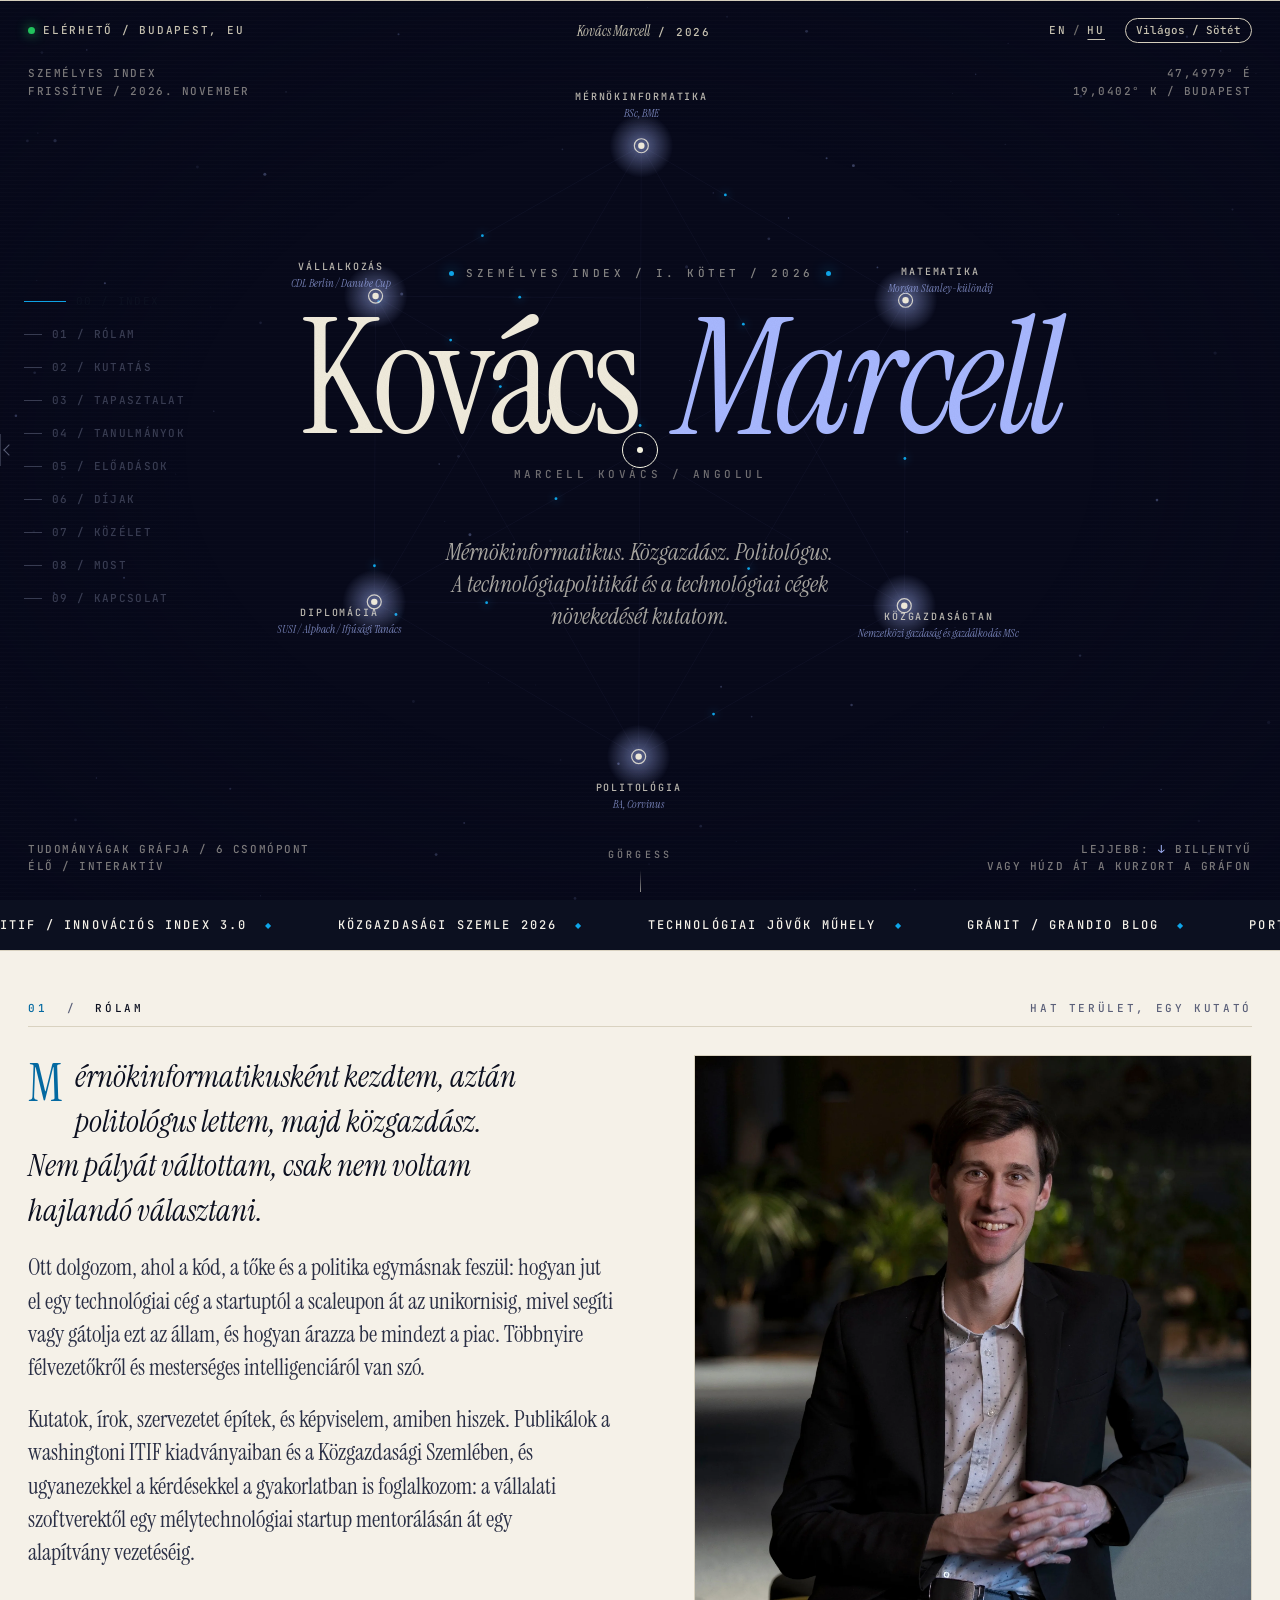
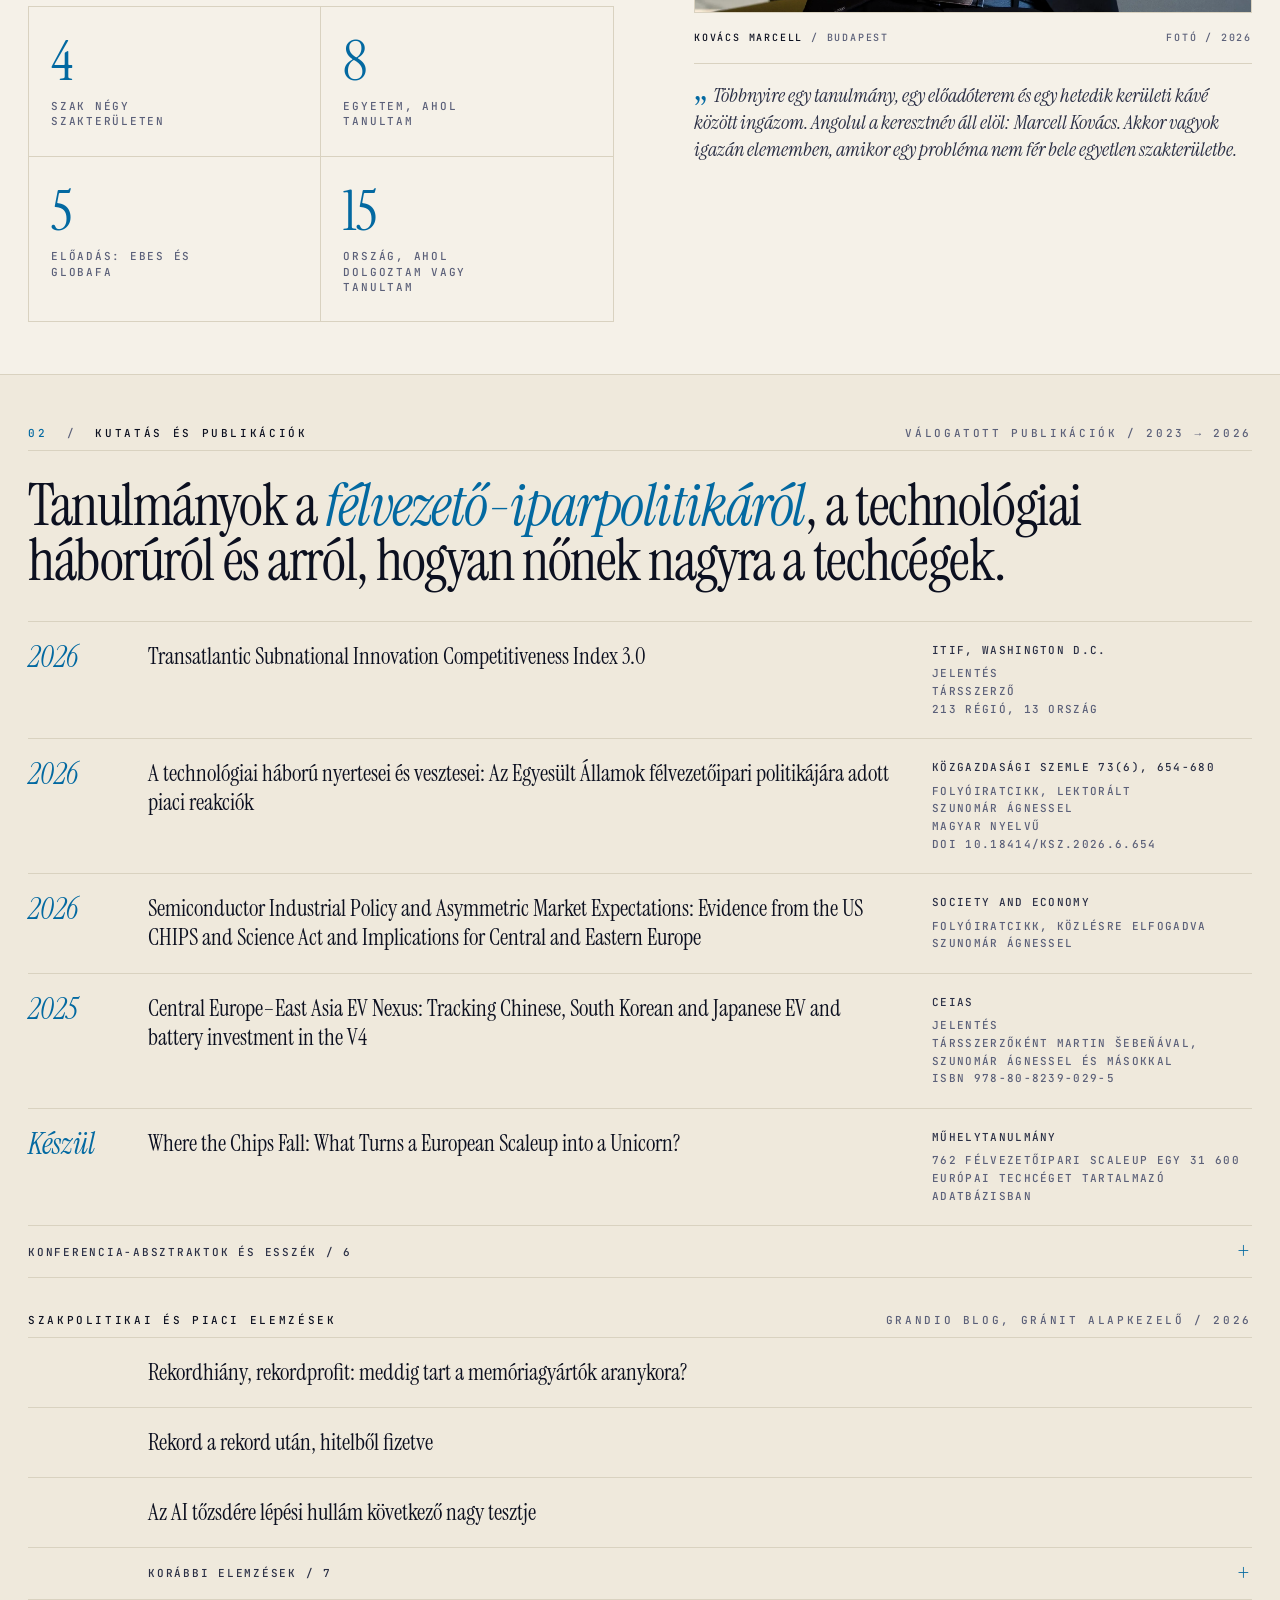
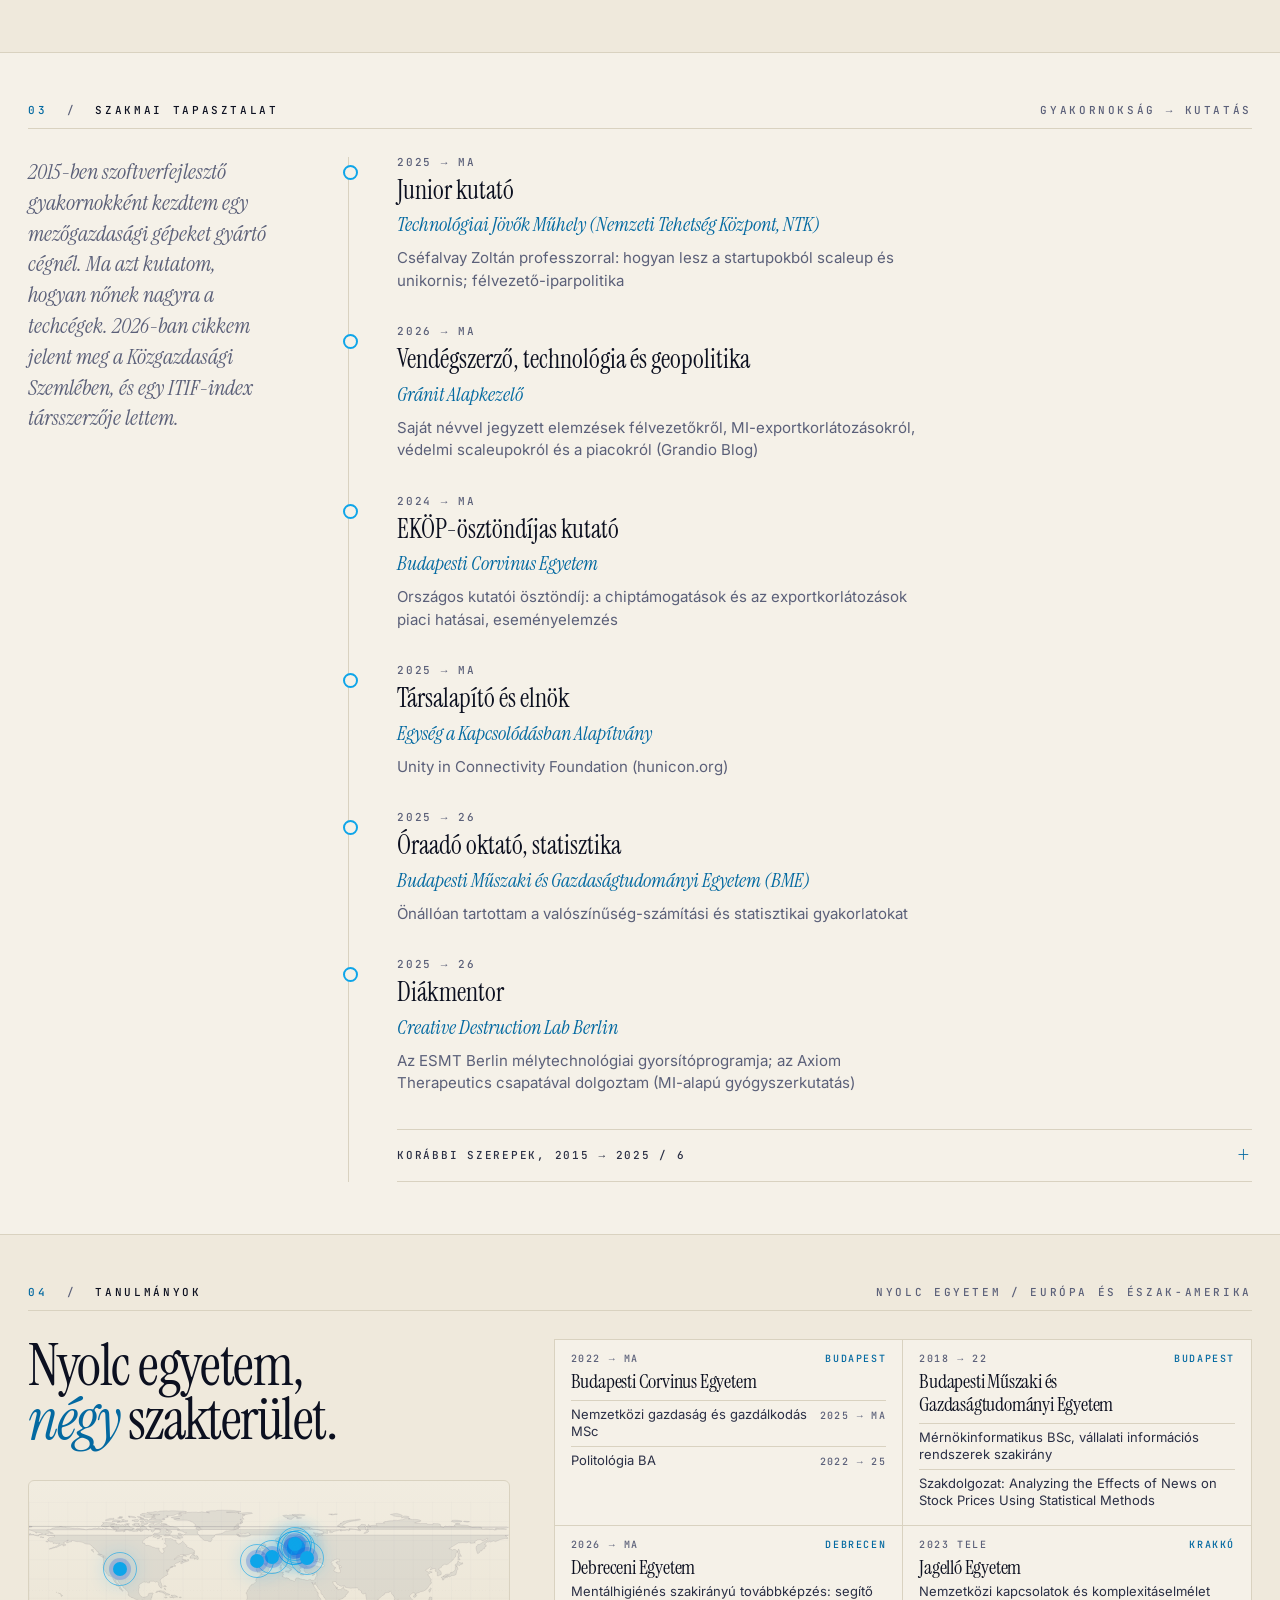
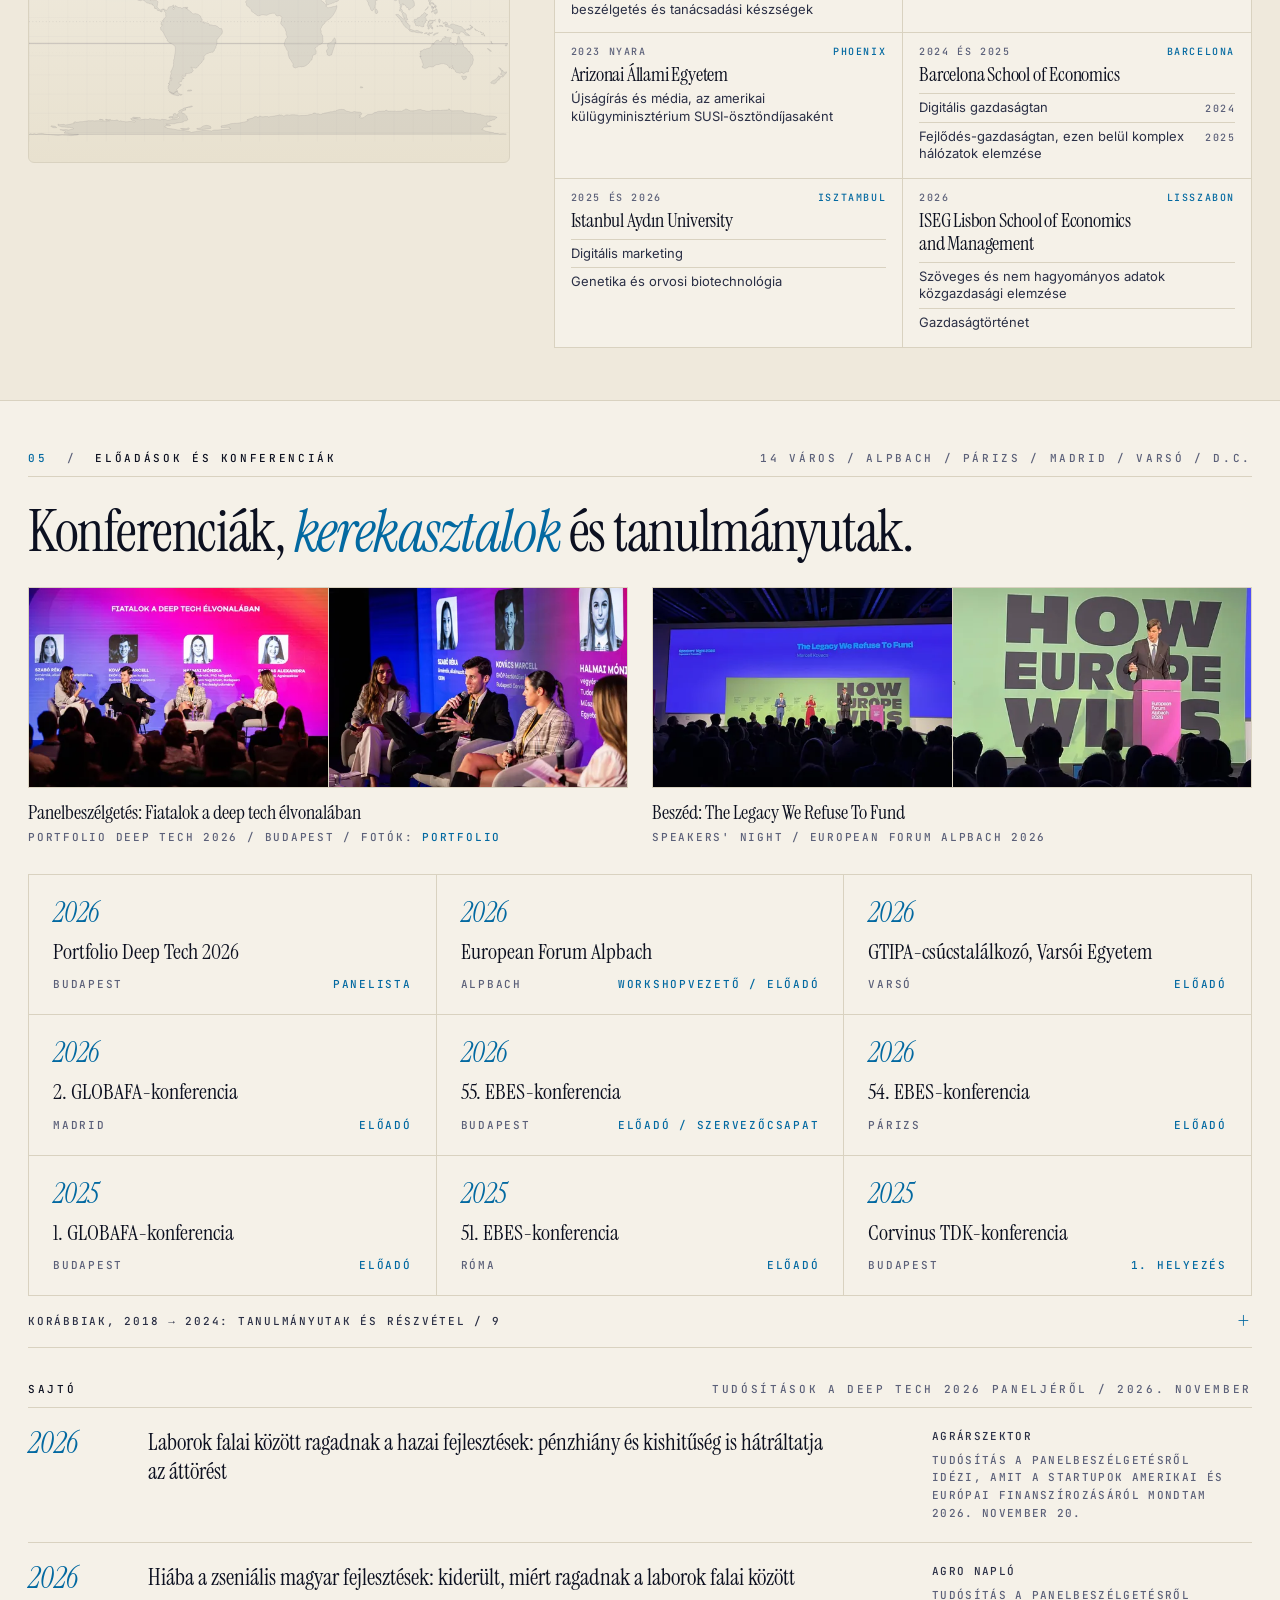
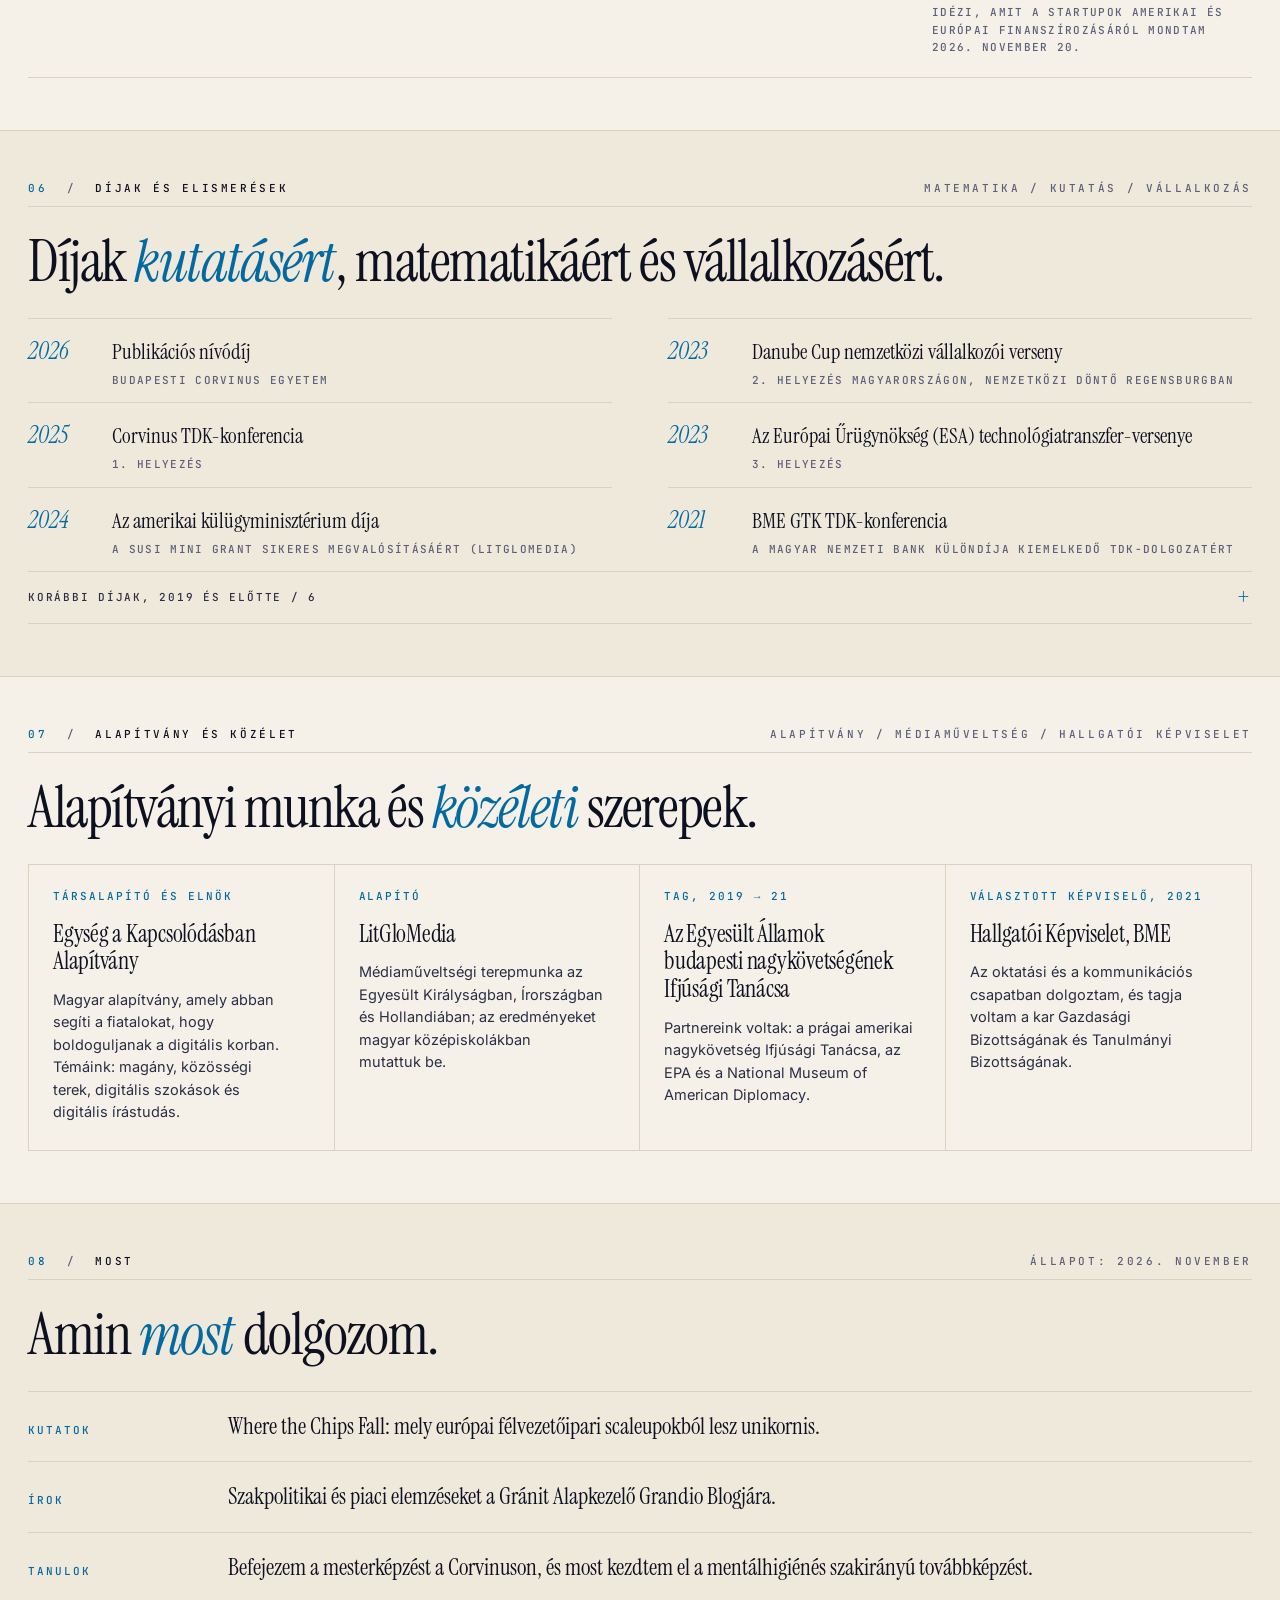
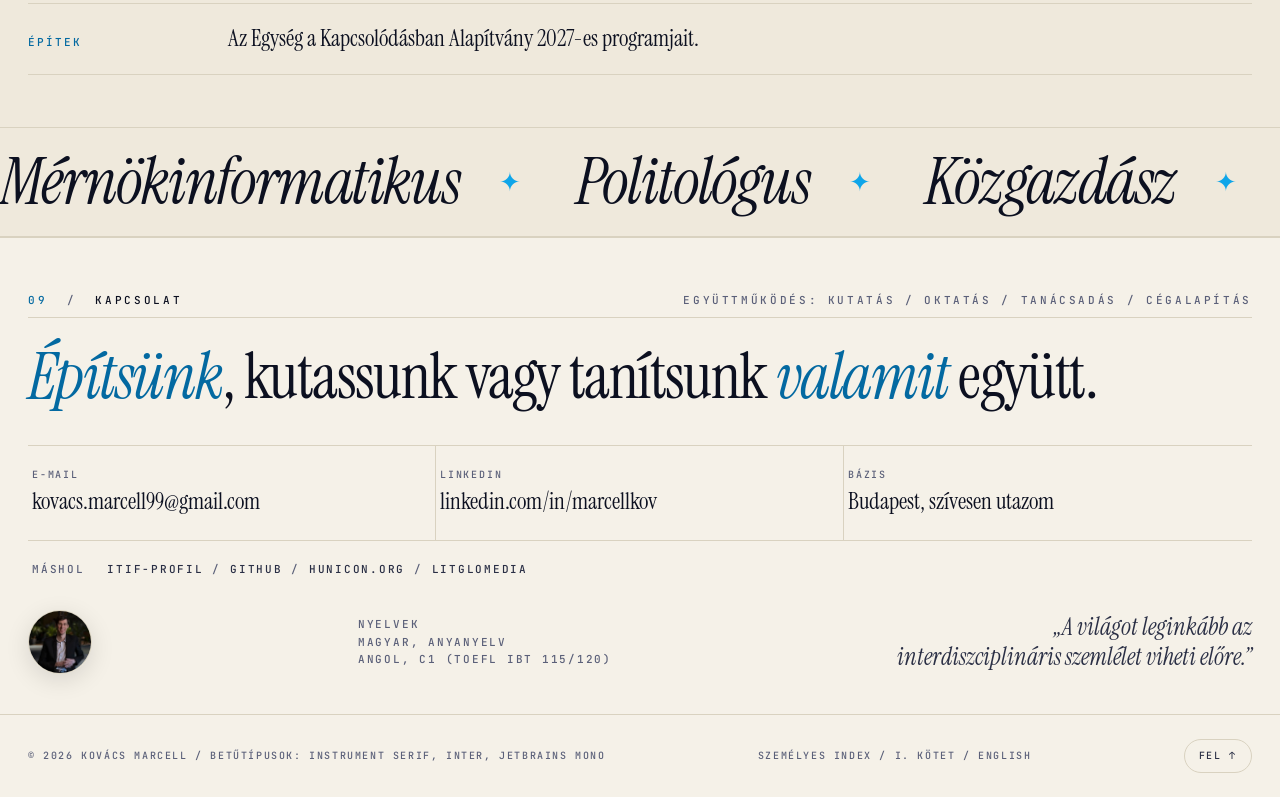
==== commit a62065a2: "style: half the space between sections, no numeral dividers, a low page end (prd #06) The owner: the" ====
--- a/hu/index.html
+++ b/hu/index.html
@@ -53,7 +53,7 @@
       "url": "https://marcellkovacs.me/hu/",
       "name": "Kovács Marcell",
       "inLanguage": "hu",
-      "dateModified": "2026-11-23T15:48:41+01:00",
+      "dateModified": "2026-11-23T16:19:23+01:00",
       "isPartOf": {
         "@type": "WebSite",
         "@id": "https://marcellkovacs.me/#website",
@@ -79,7 +79,7 @@
 <!-- the two Instrument Serif files that render the hero name -->
 <link rel="preload" href="/fonts/instrument-serif-latin.woff2" as="font" type="font/woff2" crossorigin>
 <link rel="preload" href="/fonts/instrument-serif-italic-latin.woff2" as="font" type="font/woff2" crossorigin>
-<link rel="stylesheet" href="/styles.css?v=2026112304">
+<link rel="stylesheet" href="/styles.css?v=2026112305">
 <noscript><style>.intro-curtain,.cursor-dot,.cursor-ring,.railToggle{display:none}.reveal{opacity:1;transform:none}body:not(.intro-done) .hero *{opacity:1!important;animation:none!important}body:not(.scrolled) .topbar{color:var(--ink-2)}</style></noscript>
 
 </head>
@@ -229,8 +229,6 @@
   </div>
 </div>
 
-<div class="numdivider"><div class="big">01</div><div class="lbl">Rólam<em>Hat terület, egy kutató</em></div></div>
-
 <!-- =================== ABOUT =================== -->
 <section id="about" data-screen-label="01 About">
   <div class="wrap">
@@ -270,7 +268,6 @@
   </div>
 </section>
 
-<div class="numdivider"><div class="big">02</div><div class="lbl">Kutatás<em>A szilícium politikája</em></div></div>
 <!-- =================== RESEARCH =================== -->
 <section id="research" data-screen-label="02 Research">
   <div class="wrap">
@@ -279,7 +276,7 @@
       <span>Válogatott publikációk / 2023 → 2026</span>
     </div>
     <h2 class="h-display reveal">Tanulmányok a <span class="ital">félvezető-iparpolitikáról</span>, a technológiai háborúról és arról, hogyan nőnek nagyra a techcégek.</h2>
-    <div class="pubs" id="pubs" style="margin-top:48px">
+    <div class="pubs" id="pubs" style="margin-top:32px">
       <div class="pub">
         <div class="yr">2026</div>
         <h3 class="ttl" lang="en"><a class="tlink" href="https://itif.org/publications/2026/09/08/transatlantic-subnational-innovation-competitiveness-index-3-0/" target="_blank" rel="noopener">Transatlantic Subnational Innovation Competitiveness Index 3.0</a></h3>
@@ -461,7 +458,6 @@
   </div>
 </section>
 
-<div class="numdivider"><div class="big">04</div><div class="lbl">Tanulmányok<em>Nyolc iskola, egy ív</em></div></div>
 <!-- =================== EDUCATION =================== -->
 <section id="education" data-screen-label="04 Education">
   <div class="wrap">
@@ -585,7 +581,7 @@
         </figcaption>
       </figure>
     </div>
-    <div class="grid" id="speak" style="margin-top:48px">
+    <div class="grid" id="speak" style="margin-top:28px">
       <div class="card">
         <div class="yr">2026</div>
         <div class="v"><a class="tlink" href="https://www.portfolio.hu/rendezvenyek/eloado/kovacs-marcell/17038" target="_blank" rel="noopener">Portfolio <span lang="en">Deep Tech</span> 2026</a></div>
@@ -704,7 +700,6 @@
   </div>
 </section>
 
-<div class="numdivider"><div class="big">06</div><div class="lbl">Díjak<em>Túlzás nélkül</em></div></div>
 <!-- =================== AWARDS =================== -->
 <section id="awards" data-screen-label="06 Awards">
   <div class="wrap">
@@ -713,7 +708,7 @@
       <span>Matematika / Kutatás / Vállalkozás</span>
     </div>
     <h2 class="h-display reveal">Díjak <span class="ital">kutatásért</span>, matematikáért és vállalkozásért.</h2>
-    <div class="list" id="awardList" style="margin-top:40px">
+    <div class="list" id="awardList" style="margin-top:28px">
       <div class="row">
         <div class="yr">2026</div>
         <div class="nm">Publikációs nívódíj</div>
@@ -791,7 +786,7 @@
       <span>Alapítvány / Médiaműveltség / Hallgatói képviselet</span>
     </div>
     <h2 class="h-display reveal">Alapítványi munka és <span class="ital">közéleti</span> szerepek.</h2>
-    <div class="grid" id="civicGrid" style="margin-top:40px">
+    <div class="grid" id="civicGrid" style="margin-top:28px">
       <div class="card">
         <div class="role">Társalapító és elnök</div>
         <h3><a class="tlink" href="https://hunicon.org" target="_blank" rel="noopener">Egység a Kapcsolódásban Alapítvány</a></h3>
@@ -938,7 +933,7 @@
 }
 </script>
 <script src="/world-path.js?v=20261116" defer></script>
-<script src="/app.js?v=2026112304" defer></script>
+<script src="/app.js?v=2026112305" defer></script>
 
 </body>
 </html>
--- a/styles.css
+++ b/styles.css
@@ -259,9 +259,12 @@
 /* Vertical rhythm, tightened on 2026-11-23 (PRD 05): the page had grown to 21 screens on a desktop
    and 24 on a phone. Section padding 120 to 96, label rows, list rows and card paddings a notch
    smaller, the numeral dividers a third lower. The proportions between the parts are kept. */
-section{position:relative;padding:96px 28px;border-top:1px solid var(--rule)}
+/* 2026-11-23, PRD 06: "a lot of empty space between the parts". Two sections used to meet with
+   96 + 96px of blank between them; it is 52 + 52 now, and the tinted backgrounds and the hairline
+   on top of each section do the separating. */
+section{position:relative;padding:52px 28px;border-top:1px solid var(--rule)}
 .wrap{max-width:1280px;margin:0 auto}
-.eyebrow-row{display:flex;justify-content:space-between;align-items:baseline;font:500 11px/1.5 'JetBrains Mono', monospace;letter-spacing:.24em;text-transform:uppercase;color:var(--ink-3);margin-bottom:36px;padding-bottom:14px;border-bottom:1px solid var(--rule)}
+.eyebrow-row{display:flex;justify-content:space-between;align-items:baseline;font:500 11px/1.5 'JetBrains Mono', monospace;letter-spacing:.24em;text-transform:uppercase;color:var(--ink-3);margin-bottom:28px;padding-bottom:12px;border-bottom:1px solid var(--rule)}
 .eyebrow-row .num{color:var(--accent-text)}
 .eyebrow-row .name{color:var(--ink)}
 /* About and Experience have no display heading, so their label row carries the section's h2;
@@ -328,7 +331,7 @@
 #research{background:var(--paper-2)}
 /* the same row style lists the press reports in the Speaking section (#speaking .press) */
 #research .pubs, #speaking .pubs{display:grid;gap:0;border-top:1px solid var(--rule)}
-#research .pub, #speaking .pub{display:grid;grid-template-columns:80px 1fr 320px;gap:40px;padding:26px 0;border-bottom:1px solid var(--rule);align-items:start;cursor:default;transition:padding .35s ease, background .35s ease}
+#research .pub, #speaking .pub{display:grid;grid-template-columns:80px 1fr 320px;gap:40px;padding:20px 0;border-bottom:1px solid var(--rule);align-items:start;cursor:default;transition:padding .35s ease, background .35s ease}
 #research .pub:hover{padding-left:18px;padding-right:18px;background:var(--paper)}
 #speaking .pub:hover{padding-left:18px;padding-right:18px;background:var(--paper-2)}
 #research .pub .yr, #speaking .pub .yr{font-family:'Instrument Serif', serif;font-size:30px;color:var(--accent-text);font-style:italic;line-height:1}
@@ -340,7 +343,7 @@
    narrow 60px year column it would run into the title, so it is set smaller there */
 @media (max-width:880px){html[lang="hu"] #pubs .pub:last-child .yr{font-size:28px}}
 /* policy and market analyses: a sub-list in the same row style, titles in the title column */
-#research .analyses{margin-top:clamp(48px, 6vw, 72px)}
+#research .analyses{margin-top:36px}
 #research .analyses .eyebrow-row{margin-bottom:0}
 #research .analyses h3{font:inherit}
 #research .analyses .pubs{border-top:none}
@@ -432,7 +435,7 @@
 /* Photos from the stage, above the cards: the two events side by side, two 3:2 shots each, with
    hairlines between the shots. On a narrow screen the events stack and each pair is a strip to
    swipe sideways. */
-#speaking .stage{margin-top:40px;display:grid;grid-template-columns:1fr 1fr;gap:28px 24px;align-items:start}
+#speaking .stage{margin-top:28px;display:grid;grid-template-columns:1fr 1fr;gap:28px 24px;align-items:start}
 #speaking .shots .row{display:grid;grid-template-columns:repeat(2, 1fr);gap:1px;background:var(--rule);border:1px solid var(--rule)}
 #speaking .shots img{display:block;width:100%;height:auto;aspect-ratio:3 / 2;object-fit:cover;background:var(--paper-2)}
 #speaking .shots figcaption{display:flex;flex-direction:column;gap:5px;padding-top:12px}
@@ -446,7 +449,7 @@
   #speaking .shots .row > *{flex:0 0 86%;scroll-snap-align:start}
 }
 /* press reports under the cards: a sub-list like the analyses under the publications */
-#speaking .press{margin-top:clamp(48px, 6vw, 72px)}
+#speaking .press{margin-top:36px}
 #speaking .press .eyebrow-row{margin-bottom:0}
 #speaking .press h3{font:inherit}
 #speaking .press .pubs{border-top:none}
@@ -498,14 +501,14 @@
 #now .eyebrow-row .name{color:var(--ink)}
 #now .h-display{color:var(--ink)}
 #now .h-display .date{font-family:'JetBrains Mono', monospace;font-size:.18em;letter-spacing:.2em;text-transform:uppercase;color:var(--ink-3);display:block;margin-bottom:18px;font-style:normal}
-#now .lines{margin-top:40px;display:flex;flex-direction:column;gap:0}
+#now .lines{margin-top:28px;display:flex;flex-direction:column;gap:0}
 #now .line{display:grid;grid-template-columns:160px 1fr;gap:40px;padding:20px 0;border-top:1px solid var(--rule);align-items:baseline}
 #now .line:last-child{border-bottom:1px solid var(--rule)}
 #now .line .k{font:500 11px/1 'JetBrains Mono', monospace;letter-spacing:.18em;text-transform:uppercase;color:var(--accent-text)}
 #now .line .v{font-family:'Instrument Serif', serif;font-size:clamp(20px, 1.8vw, 26px);line-height:1.3;text-wrap:pretty}
 
 /* ================ CONTACT ================ */
-#contact{padding:112px 28px 72px}
+#contact{padding:56px 28px 40px}
 #contact h2{font-family:'Instrument Serif', serif;font-weight:400;font-size:clamp(40px, 5vw, 72px);line-height:.98;letter-spacing:-.025em;color:var(--ink);text-wrap:balance;margin-bottom:36px}
 #contact h2 .ital{font-style:italic;color:var(--accent-text)}
 #contact .channels{display:grid;grid-template-columns:repeat(3, 1fr);gap:0;border-top:1px solid var(--rule);border-bottom:1px solid var(--rule)}
@@ -520,11 +523,14 @@
 /* .nb keeps a short run on one line: a link and the "/" after it (a no-break space is not enough next
    to an inline-block link), or a hyphenated compound (the fonts have no non-breaking hyphen glyph) */
 .nb{white-space:nowrap}
-#contact .signoff{margin-top:80px;display:flex;justify-content:space-between;align-items:flex-end;gap:40px;flex-wrap:wrap}
+/* one low row: portrait, languages, the closing line. The quote used to be 18 characters wide,
+   which made it four lines tall and left the row mostly empty; with 80px above it this was the
+   "huge empty space at the bottom of the page". */
+#contact .signoff{margin-top:32px;display:flex;justify-content:space-between;align-items:center;gap:20px 40px;flex-wrap:wrap}
 #contact .signoff .avatar{width:64px;height:64px;border-radius:99px;overflow:hidden;border:1px solid var(--rule);flex-shrink:0;box-shadow:0 6px 24px rgba(0,0,0,.12)}
 #contact .signoff .avatar img{width:100%;height:100%;object-fit:cover;display:block}
 #contact .signoff .lang{font:500 11px/1.6 'JetBrains Mono', monospace;letter-spacing:.16em;text-transform:uppercase;color:var(--ink-3)}
-#contact .signoff .sig{font-family:'Instrument Serif', serif;font-style:italic;font-size:clamp(24px, 2.4vw, 33px);color:var(--ink-2);text-wrap:pretty;max-width:18ch}
+#contact .signoff .sig{font-family:'Instrument Serif', serif;font-style:italic;font-size:clamp(20px, 1.9vw, 26px);line-height:1.25;color:var(--ink-2);text-wrap:balance;max-width:34ch;text-align:right}
 @media (max-width:880px){#contact .channels{grid-template-columns:1fr}#contact .channels a{border-right:none;border-bottom:1px solid var(--rule)}#contact .channels a:last-child{border-bottom:none}}
 
 /* ================ MOBILE PASS ================ */
@@ -546,17 +552,17 @@
   .hero .nameHu{font-size:10px;letter-spacing:.24em}
 
   /* sections: tighter vertical rhythm */
-  section{padding:64px 20px}
+  section{padding:40px 20px}
   .h-display{font-size:clamp(32px, 8.4vw, 52px)}
 
   /* eyebrow rows: stack so the right meta doesn't clip */
-  .eyebrow-row{flex-direction:column;align-items:flex-start;gap:6px;font-size:10px;letter-spacing:.18em;margin-bottom:28px}
+  .eyebrow-row{flex-direction:column;align-items:flex-start;gap:6px;font-size:10px;letter-spacing:.18em;margin-bottom:22px}
 
   /* publication and press rows */
   #research .pub, #speaking .pub{padding:20px 0}
 
-  /* num dividers and the signature marquee: their phone sizes are at the end of the file, after
-     their base rules (here those base rules overrode them) */
+  /* the signature marquee: its phone sizes are at the end of the file, after its base rules
+     (here those base rules overrode them) */
 
   /* ticker: smaller */
   .ticker{padding:14px 0}
@@ -600,13 +606,13 @@
   #now .h-display{font-size:clamp(30px, 8vw, 48px)}
 
   /* contact */
-  #contact{padding:72px 20px 52px}
+  #contact{padding:44px 20px 36px}
   #contact h2{font-size:clamp(34px, 9vw, 56px);margin-bottom:28px}
   #contact .channels{grid-template-columns:1fr}
   #contact .channels a{border-right:none;border-bottom:1px solid var(--rule);padding:20px 4px}
   #contact .channels a:last-child{border-bottom:none}
-  #contact .signoff{margin-top:48px;flex-direction:column;align-items:flex-start;gap:24px}
-  #contact .signoff .sig{font-size:24px;max-width:none}
+  #contact .signoff{margin-top:28px;flex-direction:column;align-items:flex-start;gap:16px}
+  #contact .signoff .sig{font-size:21px;max-width:none;text-align:left}
 
   /* footer: stack */
   footer{flex-direction:column;gap:8px;align-items:flex-start;text-align:left;padding:20px}
@@ -680,20 +686,9 @@
   body:not(.intro-done) .hero *{opacity:1!important;animation:none!important}
 }
 
-/* full-bleed numeral dividers */
-.numdivider{position:relative;padding:0;margin:0;overflow:hidden;height:clamp(84px, 8vw, 104px);display:flex;align-items:center;justify-content:center;border-top:1px solid var(--rule);border-bottom:1px solid var(--rule);background:var(--paper)}
-.numdivider .big{font-family:'Instrument Serif', serif;font-style:italic;font-size:clamp(120px, 11.5vw, 150px);line-height:.8;color:transparent;-webkit-text-stroke:1px var(--ink-3);letter-spacing:-.04em;user-select:none;position:relative;z-index:1}
-.numdivider .lbl{position:absolute;left:50%;top:50%;transform:translate(-50%, -50%);font:500 11px/1.6 'JetBrains Mono', monospace;letter-spacing:.32em;text-transform:uppercase;color:var(--ink);text-align:center;z-index:2;background:var(--paper);padding:6px 18px;border:1px solid var(--rule)}
-.numdivider .lbl em{font-style:italic;color:var(--accent-text);font-family:'Instrument Serif', serif;text-transform:none;letter-spacing:0;font-weight:400;font-size:18px;display:block;margin-top:6px}
-[data-mode="dark"] .numdivider{background:var(--paper);border-color:var(--rule)}
-[data-mode="dark"] .numdivider .big{-webkit-text-stroke:1px rgba(245, 241, 232, .35)}
-[data-mode="dark"] .numdivider .lbl{background:var(--paper);color:var(--ink);border-color:var(--rule)}
-.numdivider.numdark{background:var(--ink);border-color:rgba(245, 241, 232, .18)}
-.numdivider.numdark .big{-webkit-text-stroke:1px rgba(245, 241, 232, .35)}
-.numdivider.numdark .lbl{background:var(--ink);color:var(--paper);border-color:rgba(245, 241, 232, .25)}
-.numdivider.numdark .lbl em{color:var(--accent)} /* the dark label keeps the bright accent */
-[data-mode="dark"] .numdivider.numdark{background:var(--paper-2);border-color:var(--rule)}
-[data-mode="dark"] .numdivider.numdark .lbl{background:var(--paper-2)}
+/* The full-bleed numeral dividers that stood between some sections were removed on 2026-11-23
+   (PRD 06): each was a band of pure decoration with a section's padding on both sides, and the
+   label row of every section already carries its number and name. */
 
 /* ============ DARK MODE: education + now islands ============ */
 [data-mode="dark"] #education,
@@ -730,21 +725,18 @@
 a.linkcard{display:block}
 
 /* marquee signature */
-.signmarquee{padding:30px 0;background:var(--paper-2);overflow:hidden;border-top:1px solid var(--rule);border-bottom:1px solid var(--rule)}
+.signmarquee{padding:22px 0;background:var(--paper-2);overflow:hidden;border-top:1px solid var(--rule);border-bottom:1px solid var(--rule)}
 .signmarquee .row{display:flex;gap:56px;animation:tk2 40s linear infinite;white-space:nowrap;width:max-content}
 .signmarquee:hover .row{animation-play-state:paused}
 .signmarquee span{font-family:'Instrument Serif', serif;font-style:italic;font-size:clamp(40px, 5vw, 72px);line-height:1;letter-spacing:-.025em;color:var(--ink);display:inline-flex;align-items:center;gap:40px}
 .signmarquee span::after{content:"✦";color:var(--accent);font-size:.4em;font-style:normal}
 @keyframes tk2{from{transform:translateX(0)}to{transform:translateX(-50%)}}
 
-/* Phone sizes of the numeral dividers and the marquee. They used to sit in the mobile pass
-   further up, where the base rules of these two blocks (which come later in the file) overrode
-   them, so they never applied: a phone got the 180px divider and the 64px marquee. Here, after
-   the base rules, they do apply. */
+/* Phone sizes of the marquee. They used to sit in the mobile pass further up, where the base
+   rules of this block (which come later in the file) overrode them, so they never applied: a
+   phone got the 64px marquee. Here, after the base rules, they do apply. */
 @media (max-width:720px){
-  .numdivider{height:84px}
-  .numdivider .big{font-size:120px}
-  .signmarquee{padding:24px 0}
+  .signmarquee{padding:20px 0}
   .signmarquee .row{gap:36px}
   .signmarquee span{font-size:clamp(30px, 9vw, 52px);gap:28px}
 }
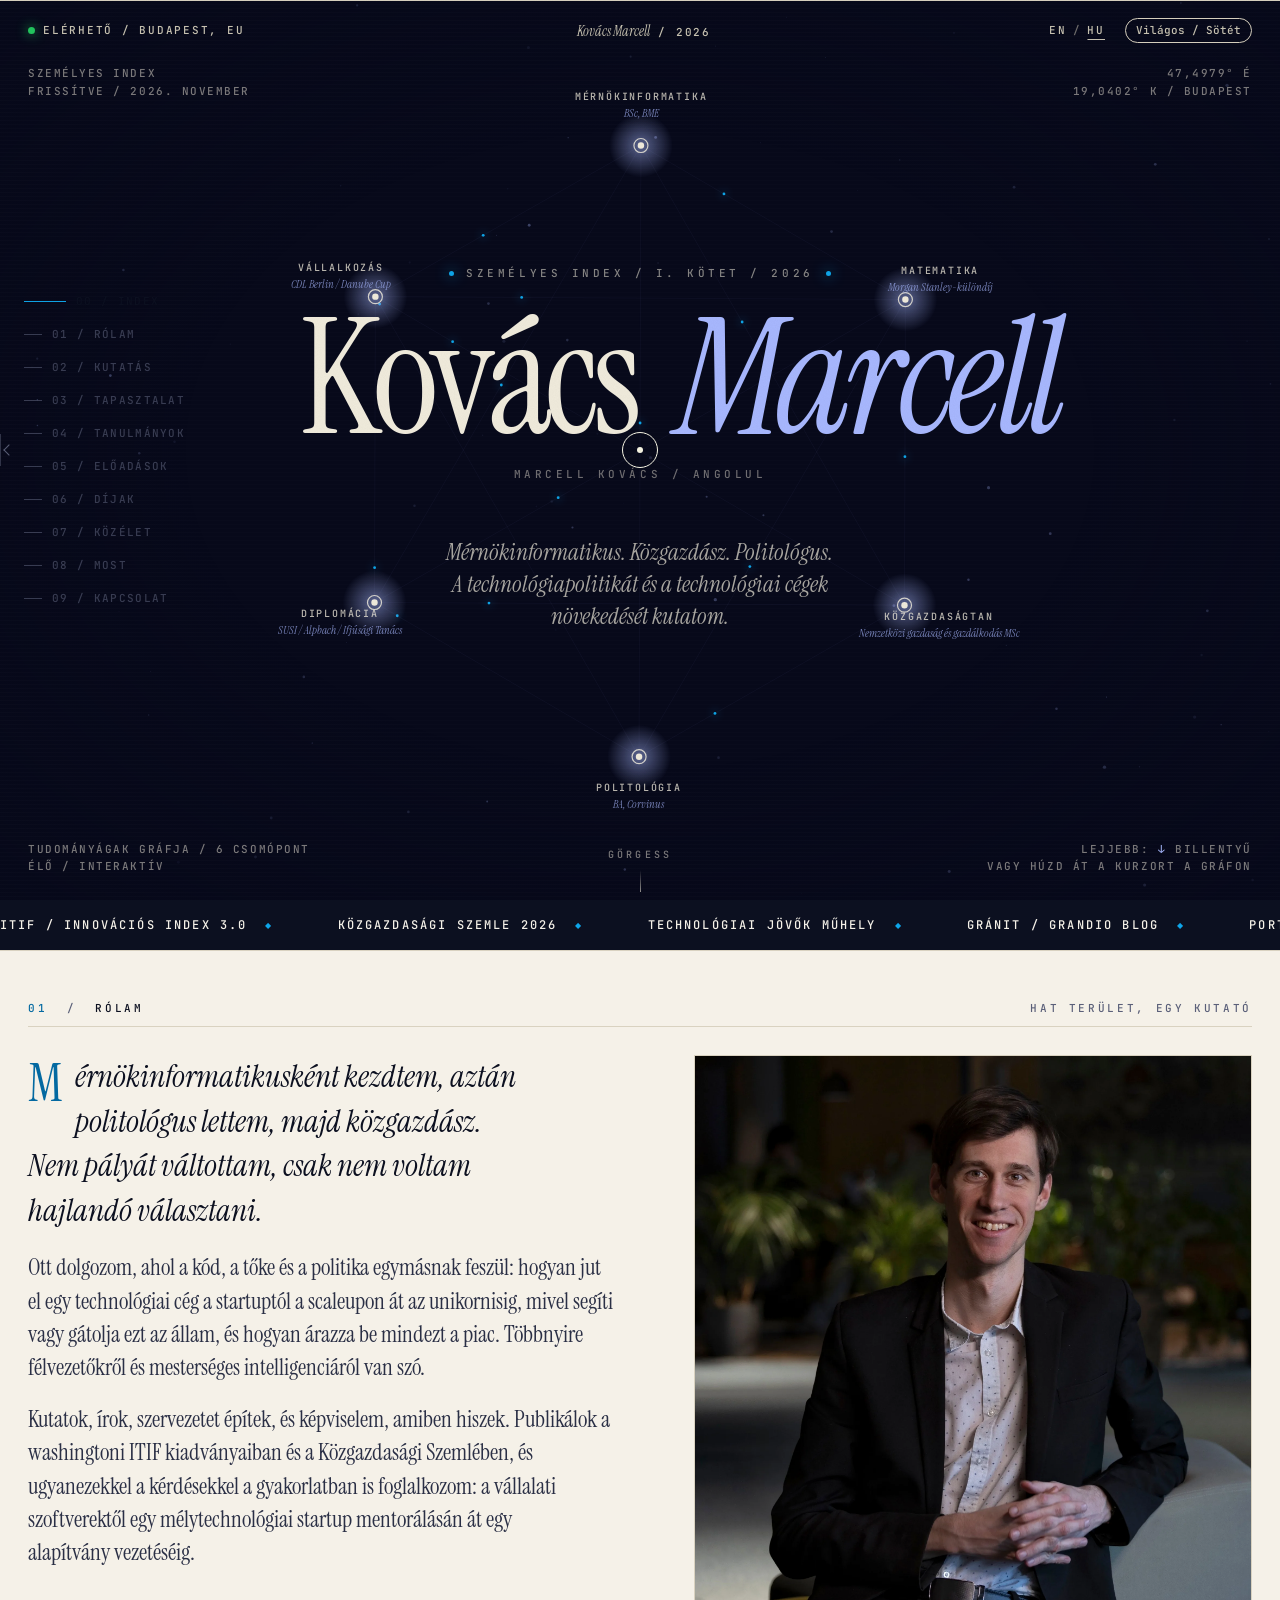
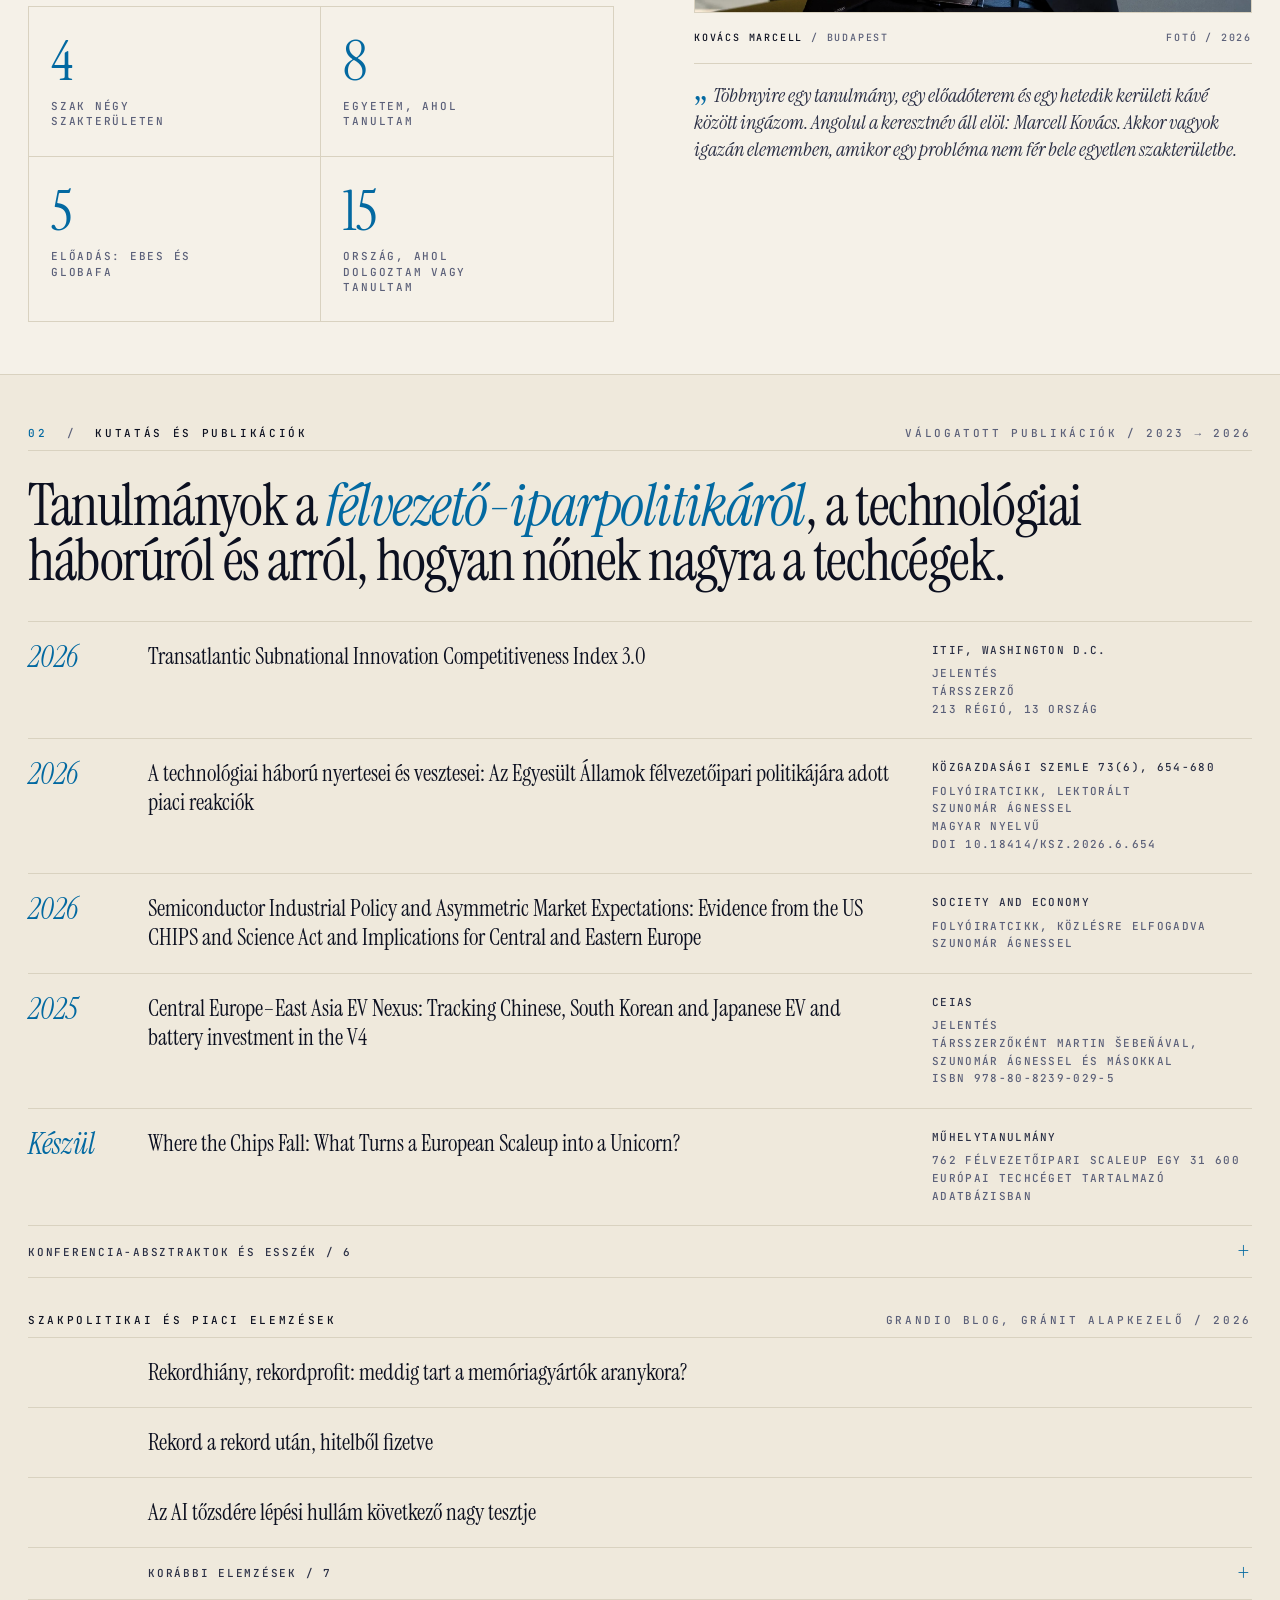
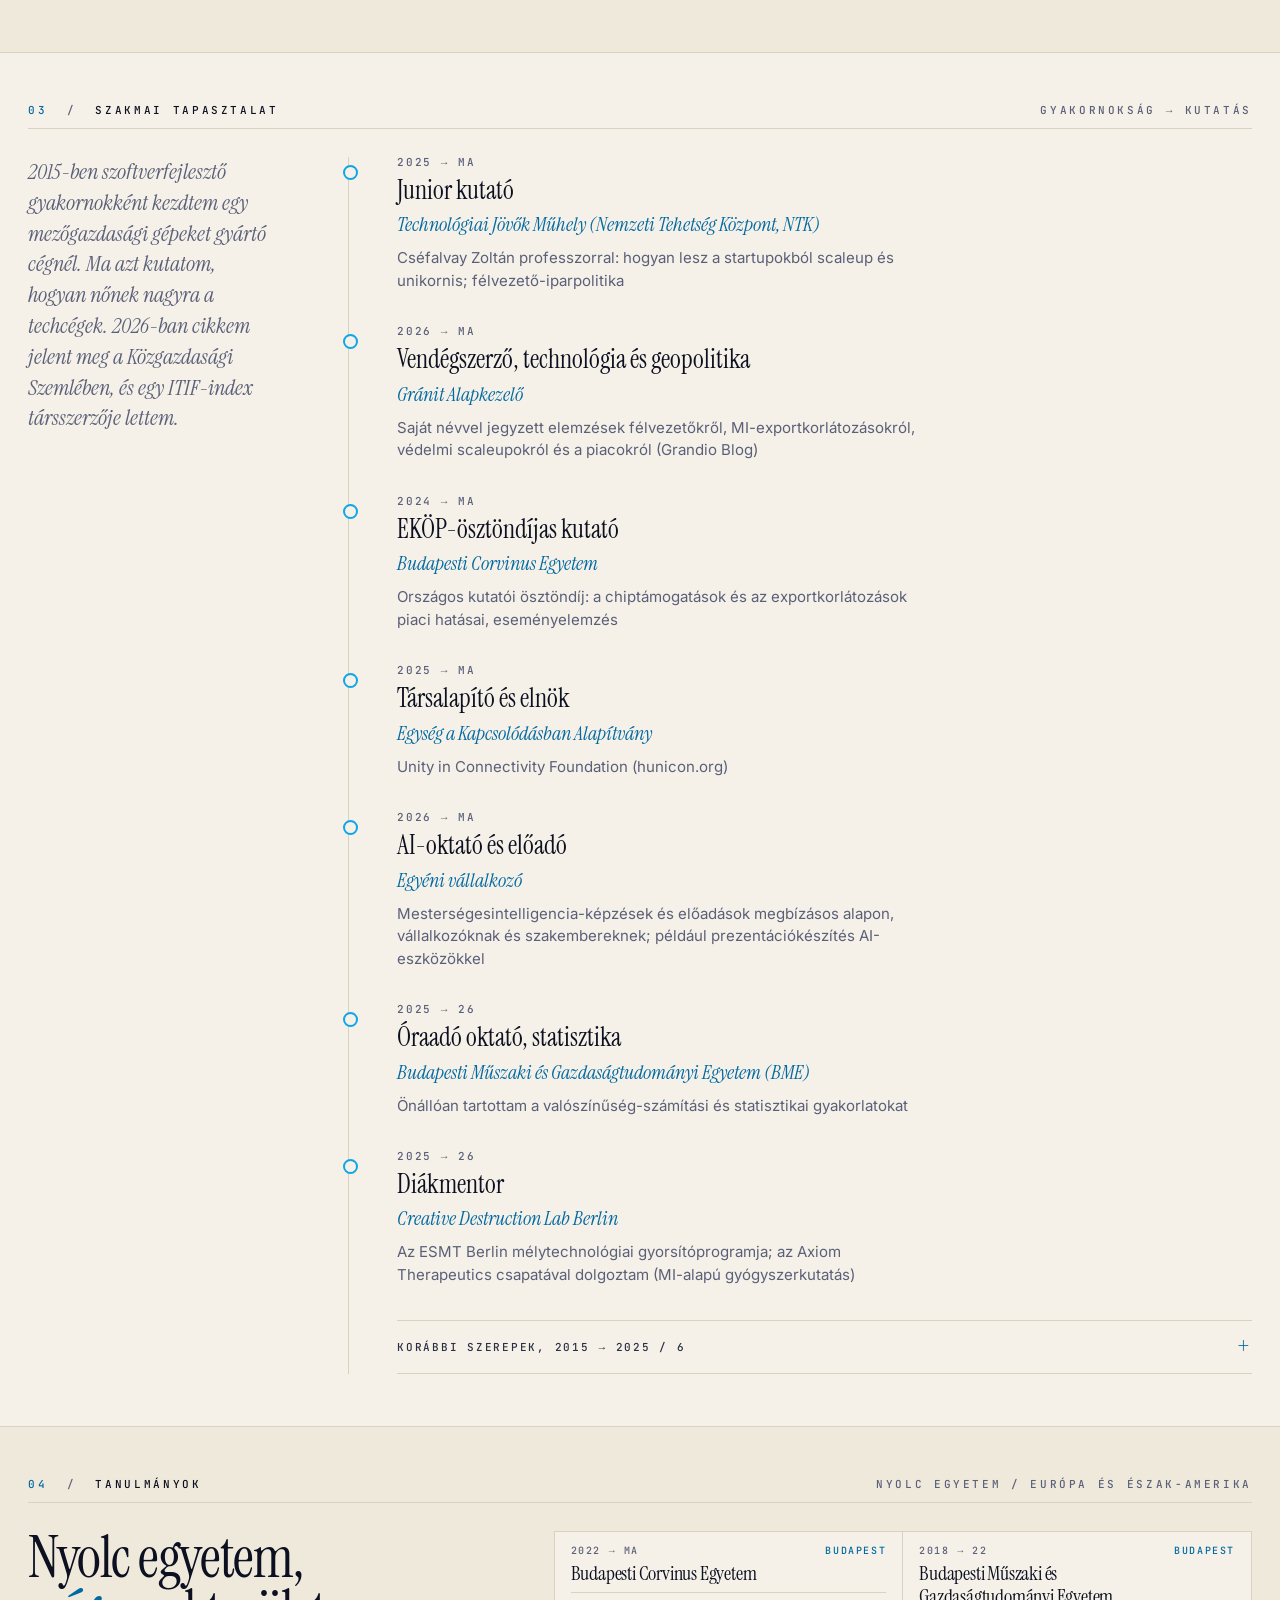
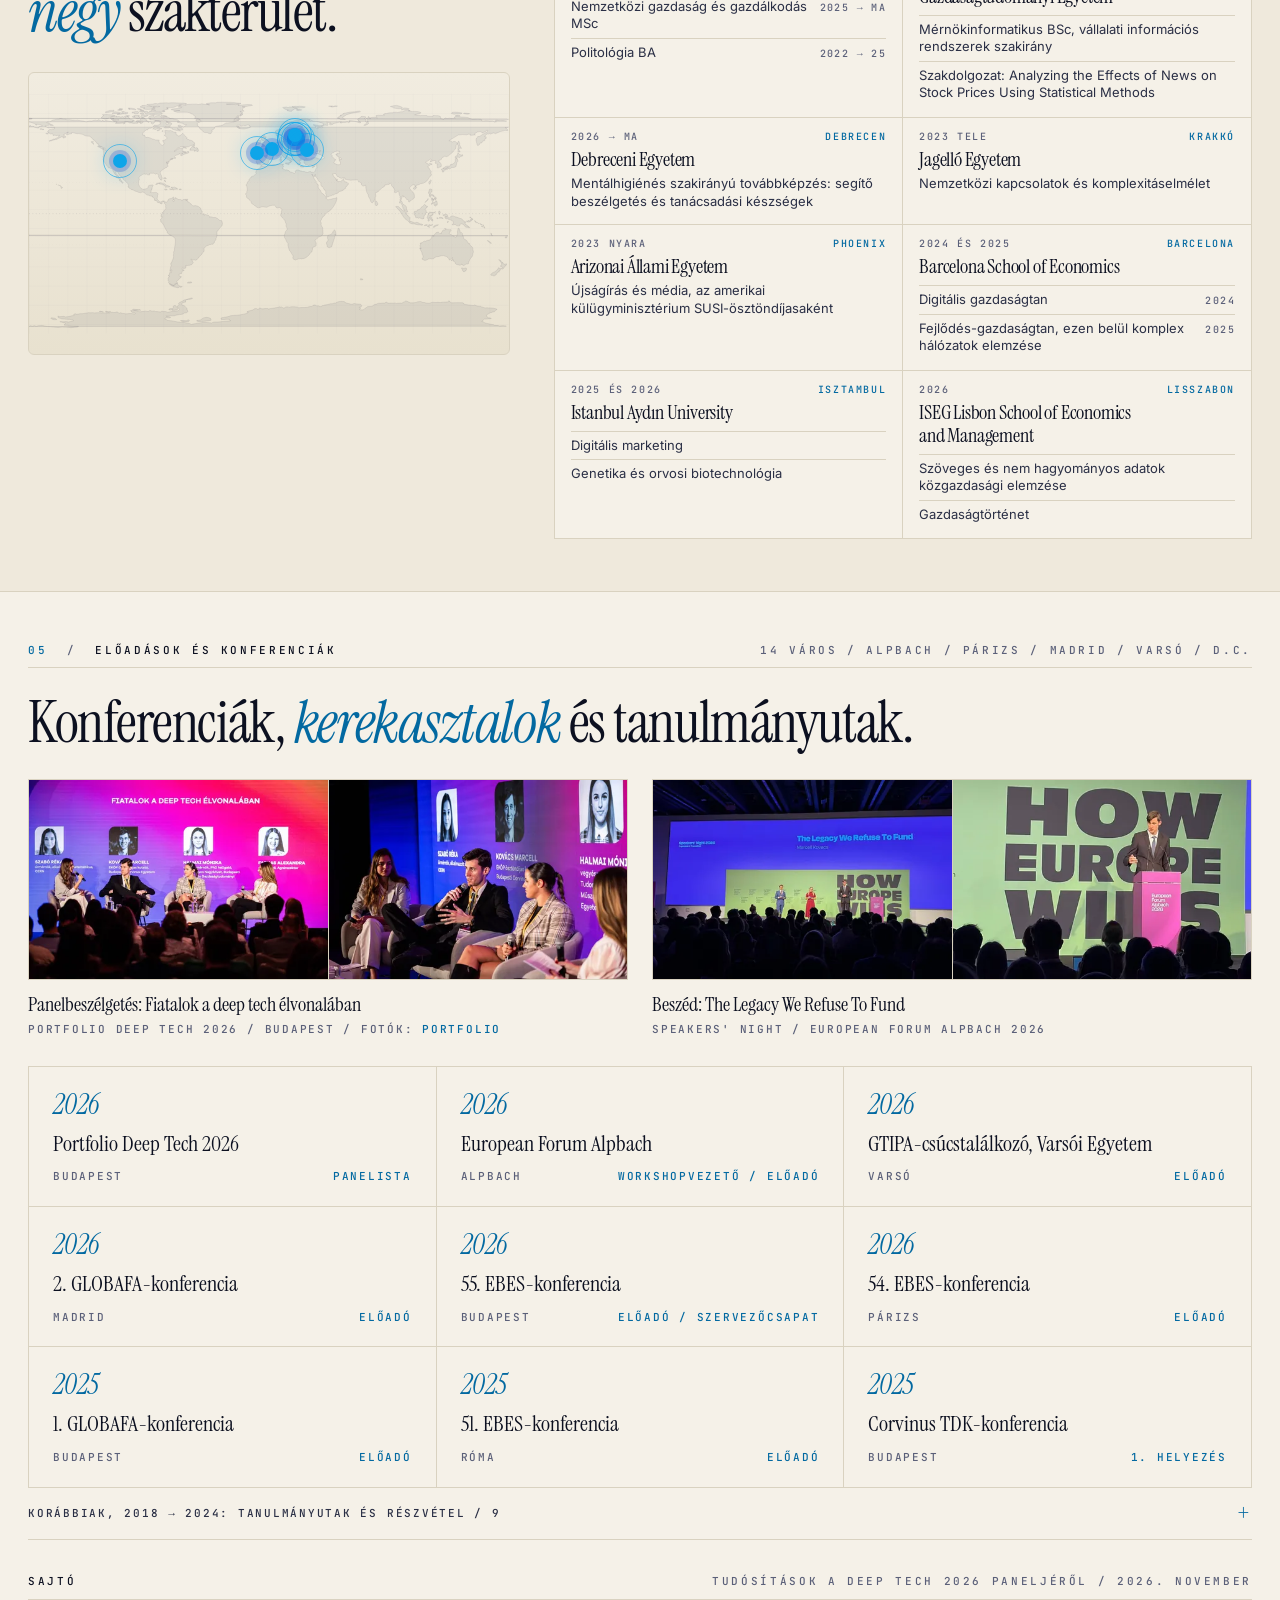
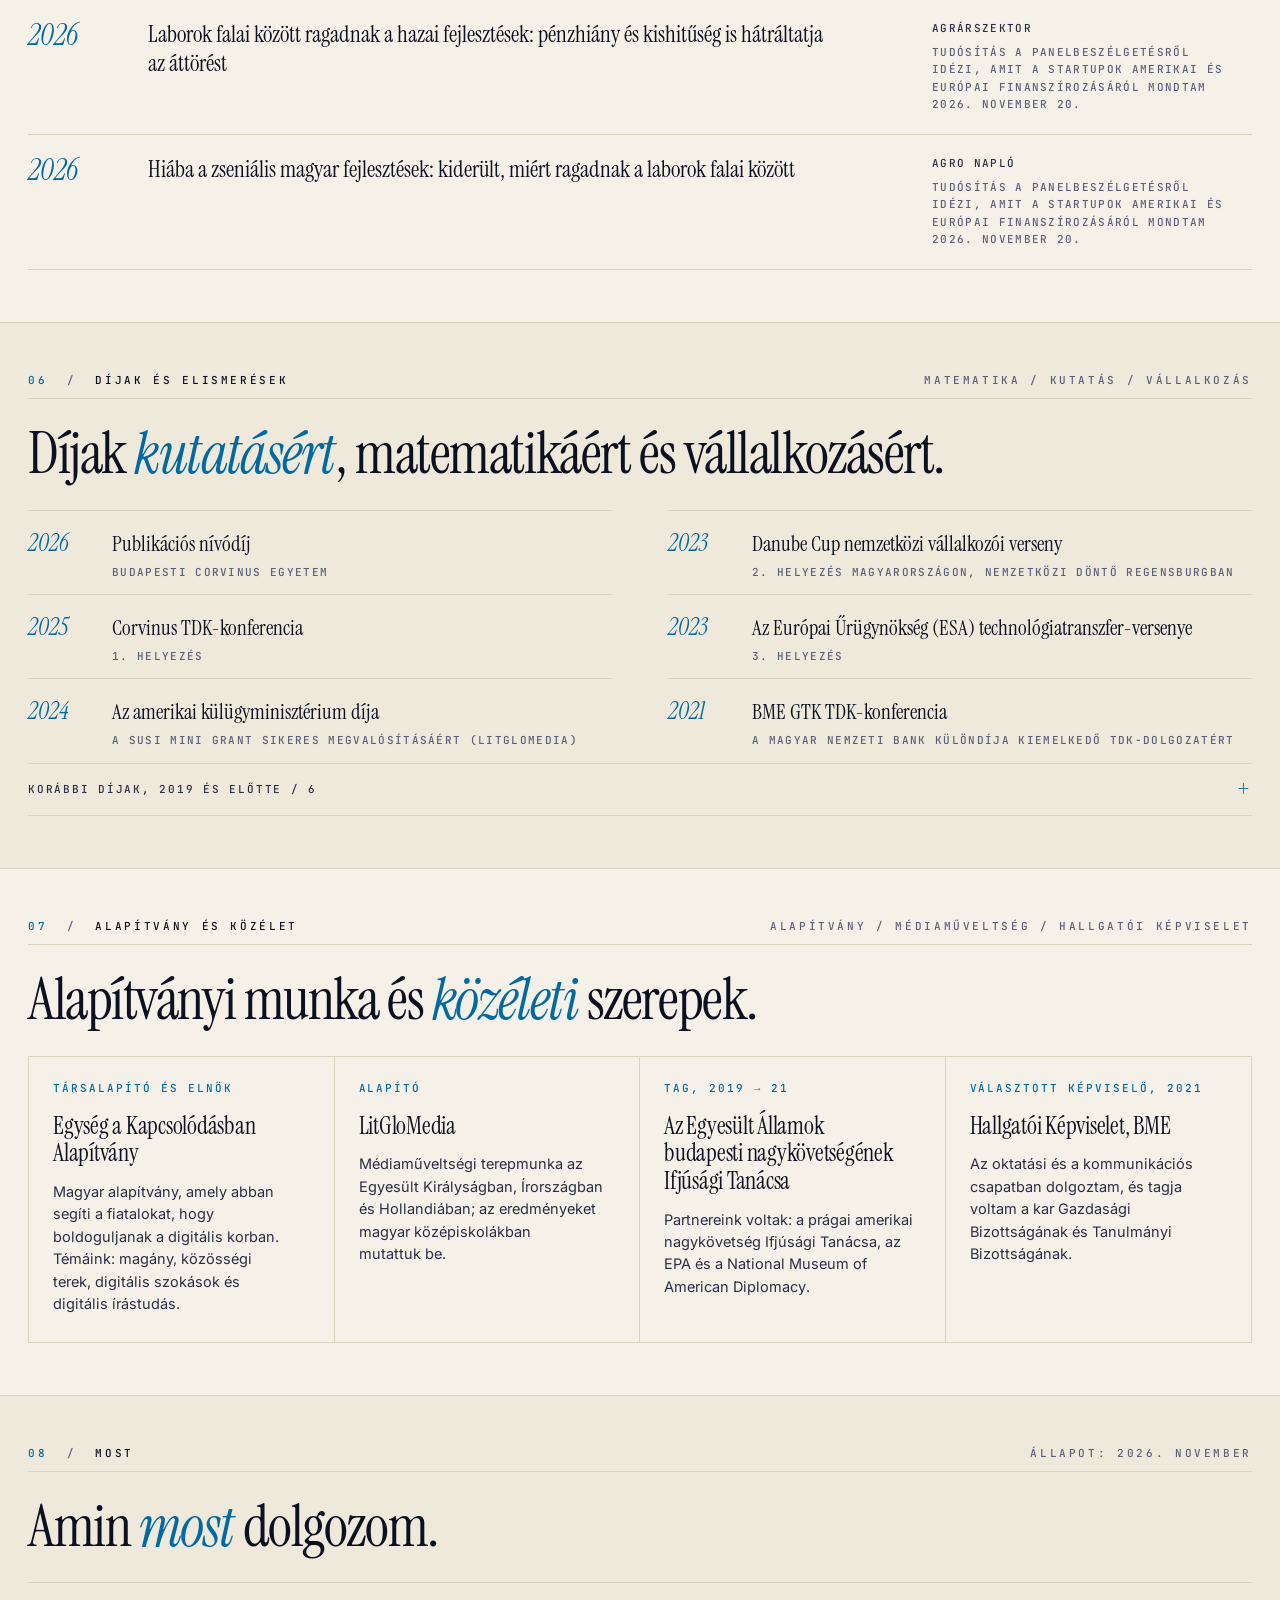
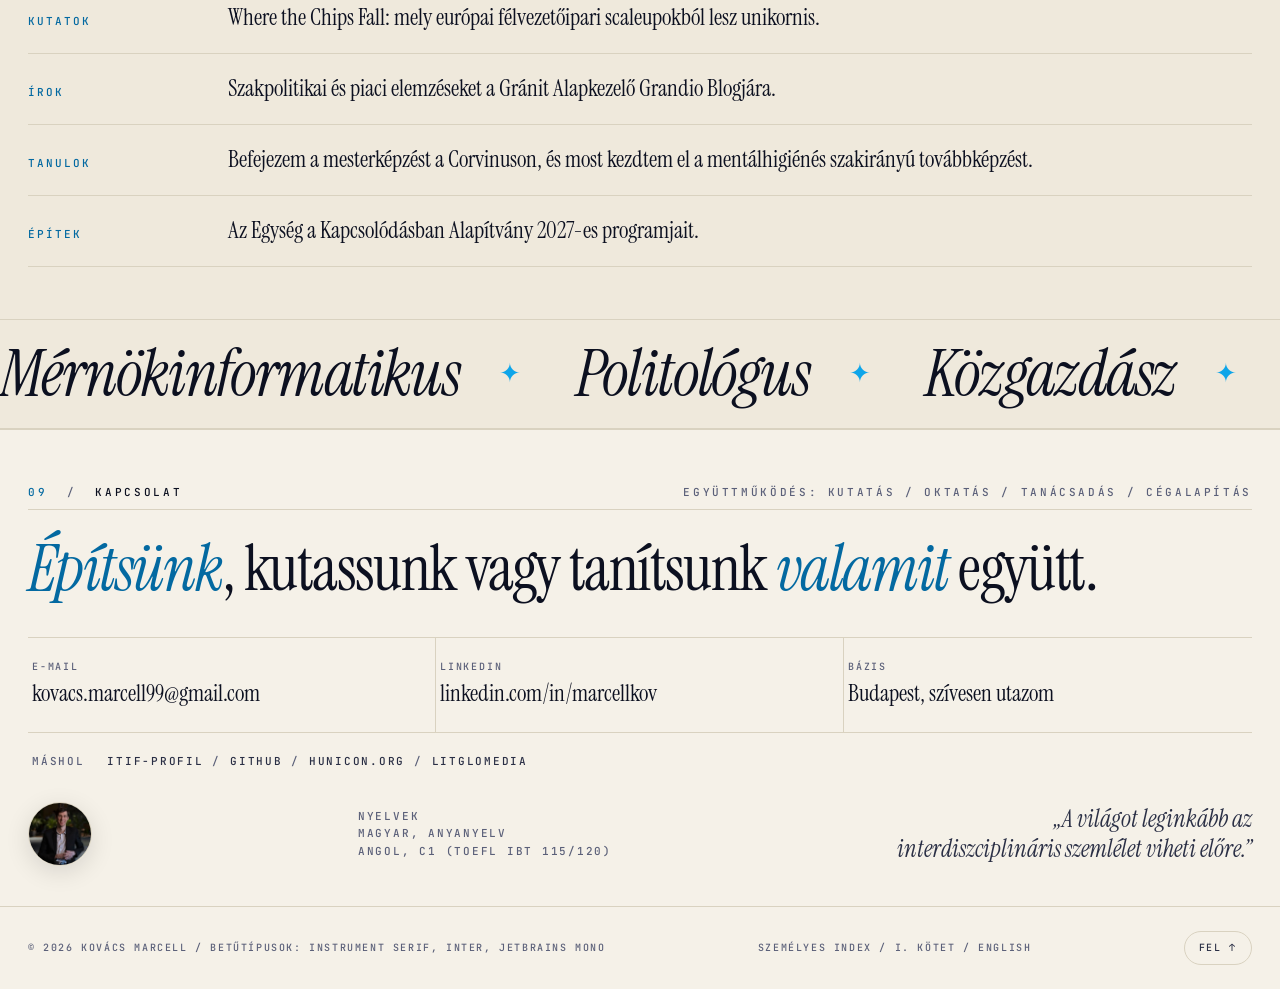
==== commit af827092: "feat(content): AI trainer and speaker as a sole proprietor (prd #01) New current role in Experience," ====
--- a/hu/index.html
+++ b/hu/index.html
@@ -53,7 +53,7 @@
       "url": "https://marcellkovacs.me/hu/",
       "name": "Kovács Marcell",
       "inLanguage": "hu",
-      "dateModified": "2026-11-23T16:19:23+01:00",
+      "dateModified": "2026-11-23T16:30:05+01:00",
       "isPartOf": {
         "@type": "WebSite",
         "@id": "https://marcellkovacs.me/#website",
@@ -79,7 +79,7 @@
 <!-- the two Instrument Serif files that render the hero name -->
 <link rel="preload" href="/fonts/instrument-serif-latin.woff2" as="font" type="font/woff2" crossorigin>
 <link rel="preload" href="/fonts/instrument-serif-italic-latin.woff2" as="font" type="font/woff2" crossorigin>
-<link rel="stylesheet" href="/styles.css?v=2026112305">
+<link rel="stylesheet" href="/styles.css?v=2026112306">
 <noscript><style>.intro-curtain,.cursor-dot,.cursor-ring,.railToggle{display:none}.reveal{opacity:1;transform:none}body:not(.intro-done) .hero *{opacity:1!important;animation:none!important}body:not(.scrolled) .topbar{color:var(--ink-2)}</style></noscript>
 
 </head>
@@ -398,6 +398,12 @@
             <div class="role">Társalapító és elnök</div>
             <div class="org">Egység a Kapcsolódásban Alapítvány</div>
             <div class="nt"><span lang="en">Unity in Connectivity Foundation</span> (hunicon.org)</div>
+          </li>
+          <li>
+            <div class="per">2026 → ma</div>
+            <div class="role">AI-oktató és előadó</div>
+            <div class="org">Egyéni vállalkozó</div>
+            <div class="nt">Mesterségesintelligencia-képzések és előadások megbízásos alapon, vállalkozóknak és szakembereknek; például prezentációkészítés AI-eszközökkel</div>
           </li>
           <li>
             <div class="per">2025 → 26</div>
@@ -933,7 +939,7 @@
 }
 </script>
 <script src="/world-path.js?v=20261116" defer></script>
-<script src="/app.js?v=2026112305" defer></script>
+<script src="/app.js?v=2026112306" defer></script>
 
 </body>
 </html>
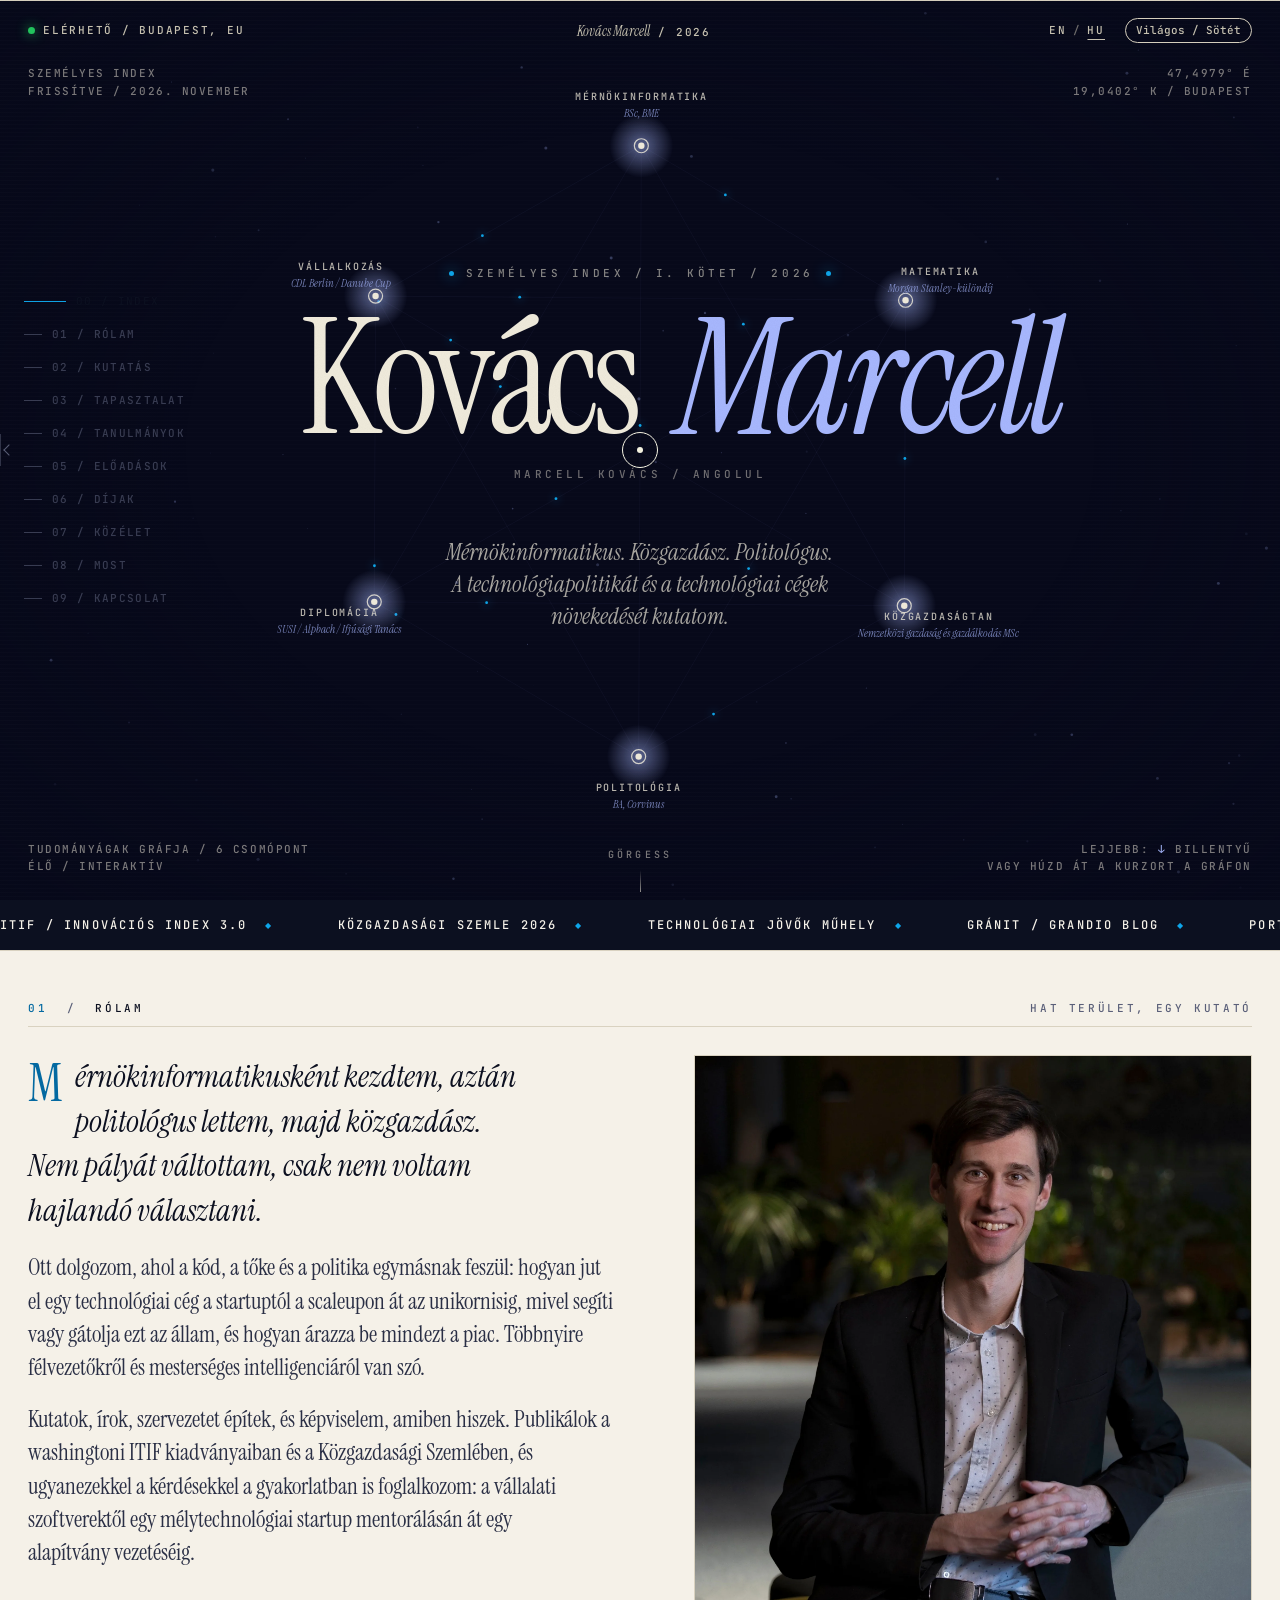
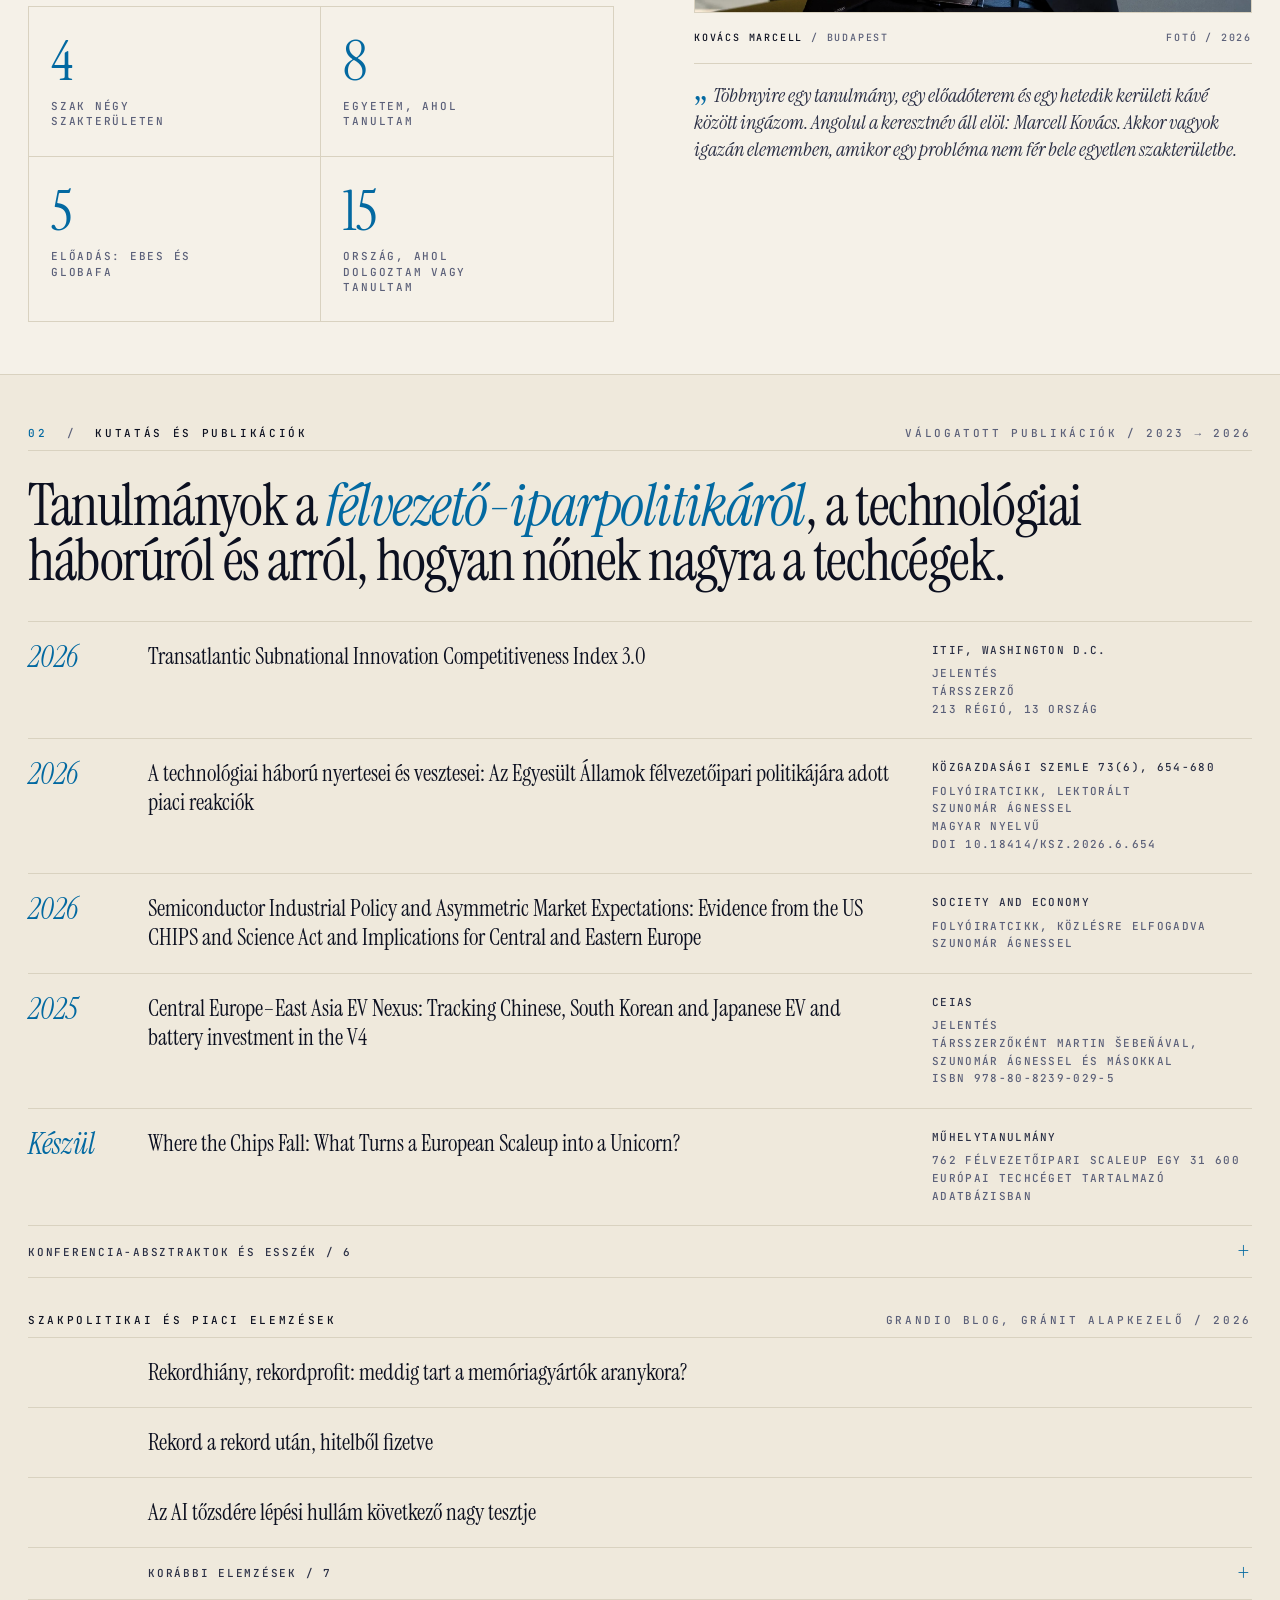
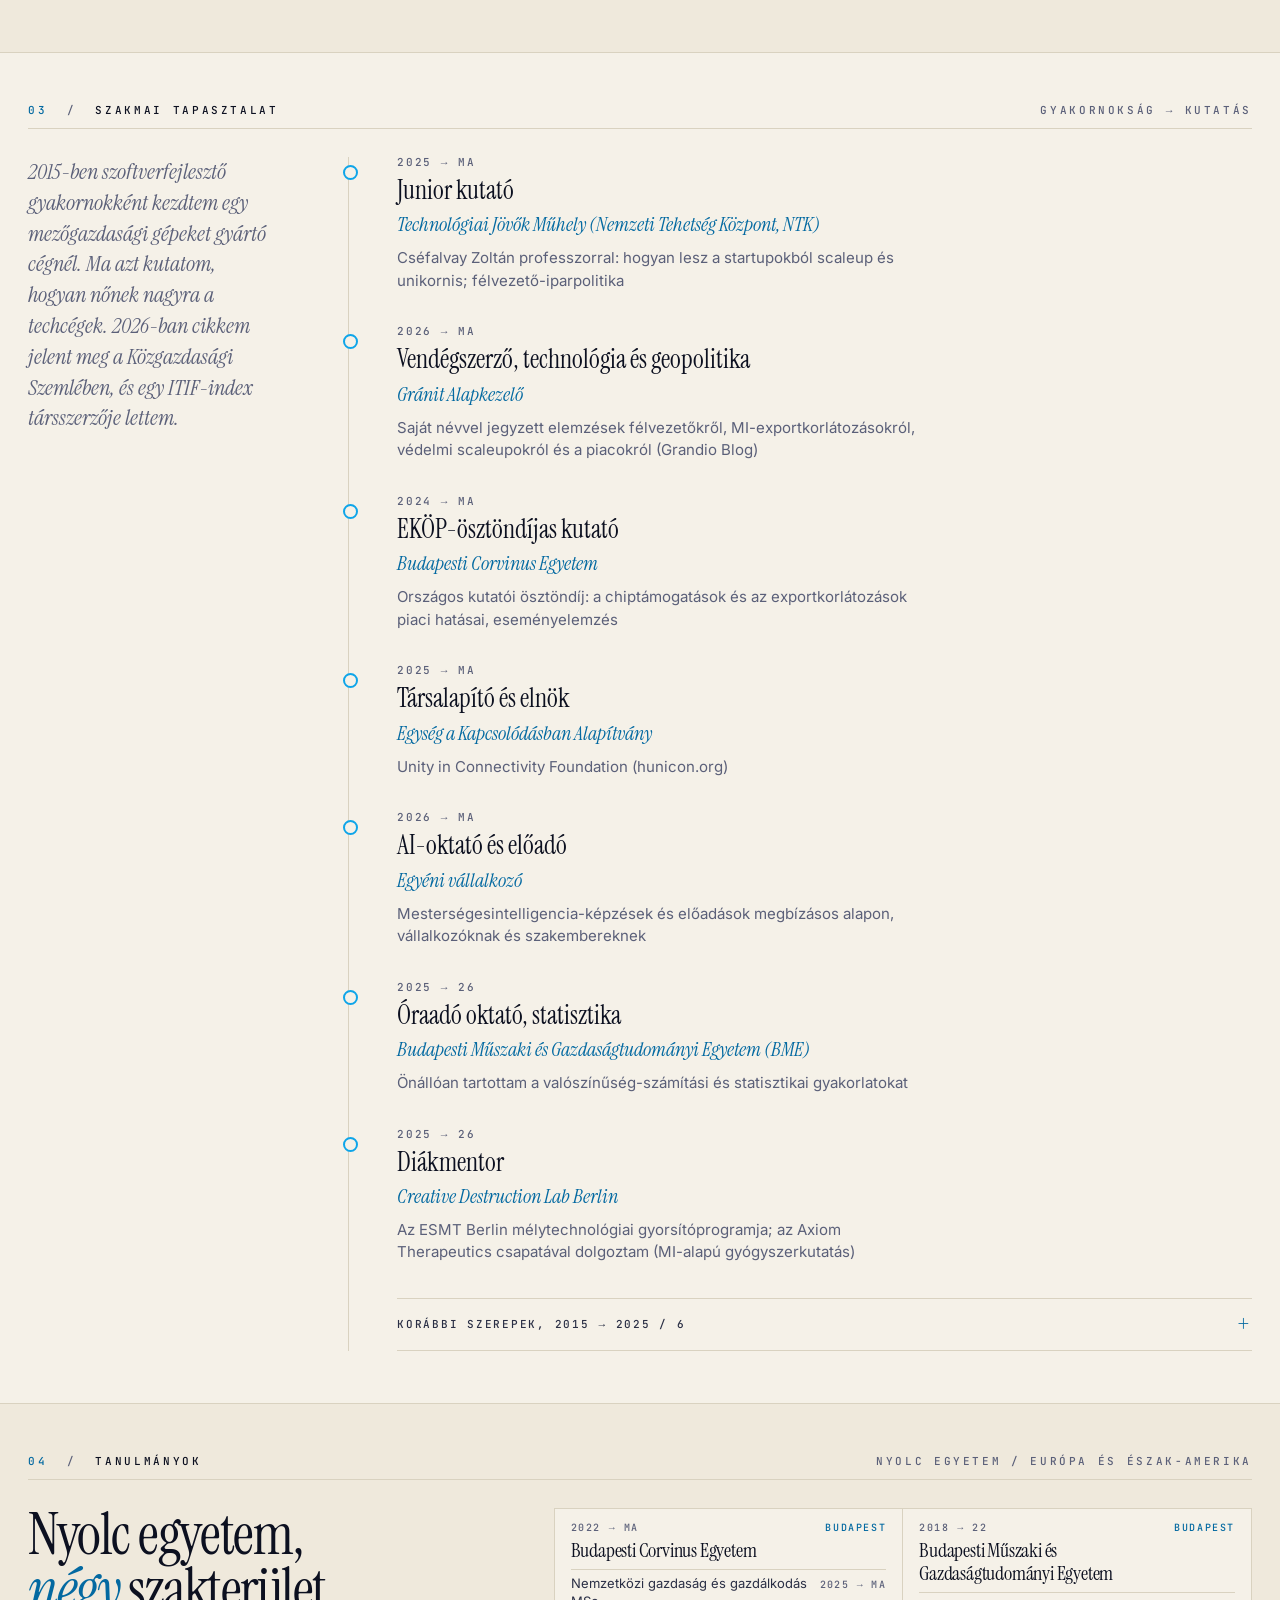
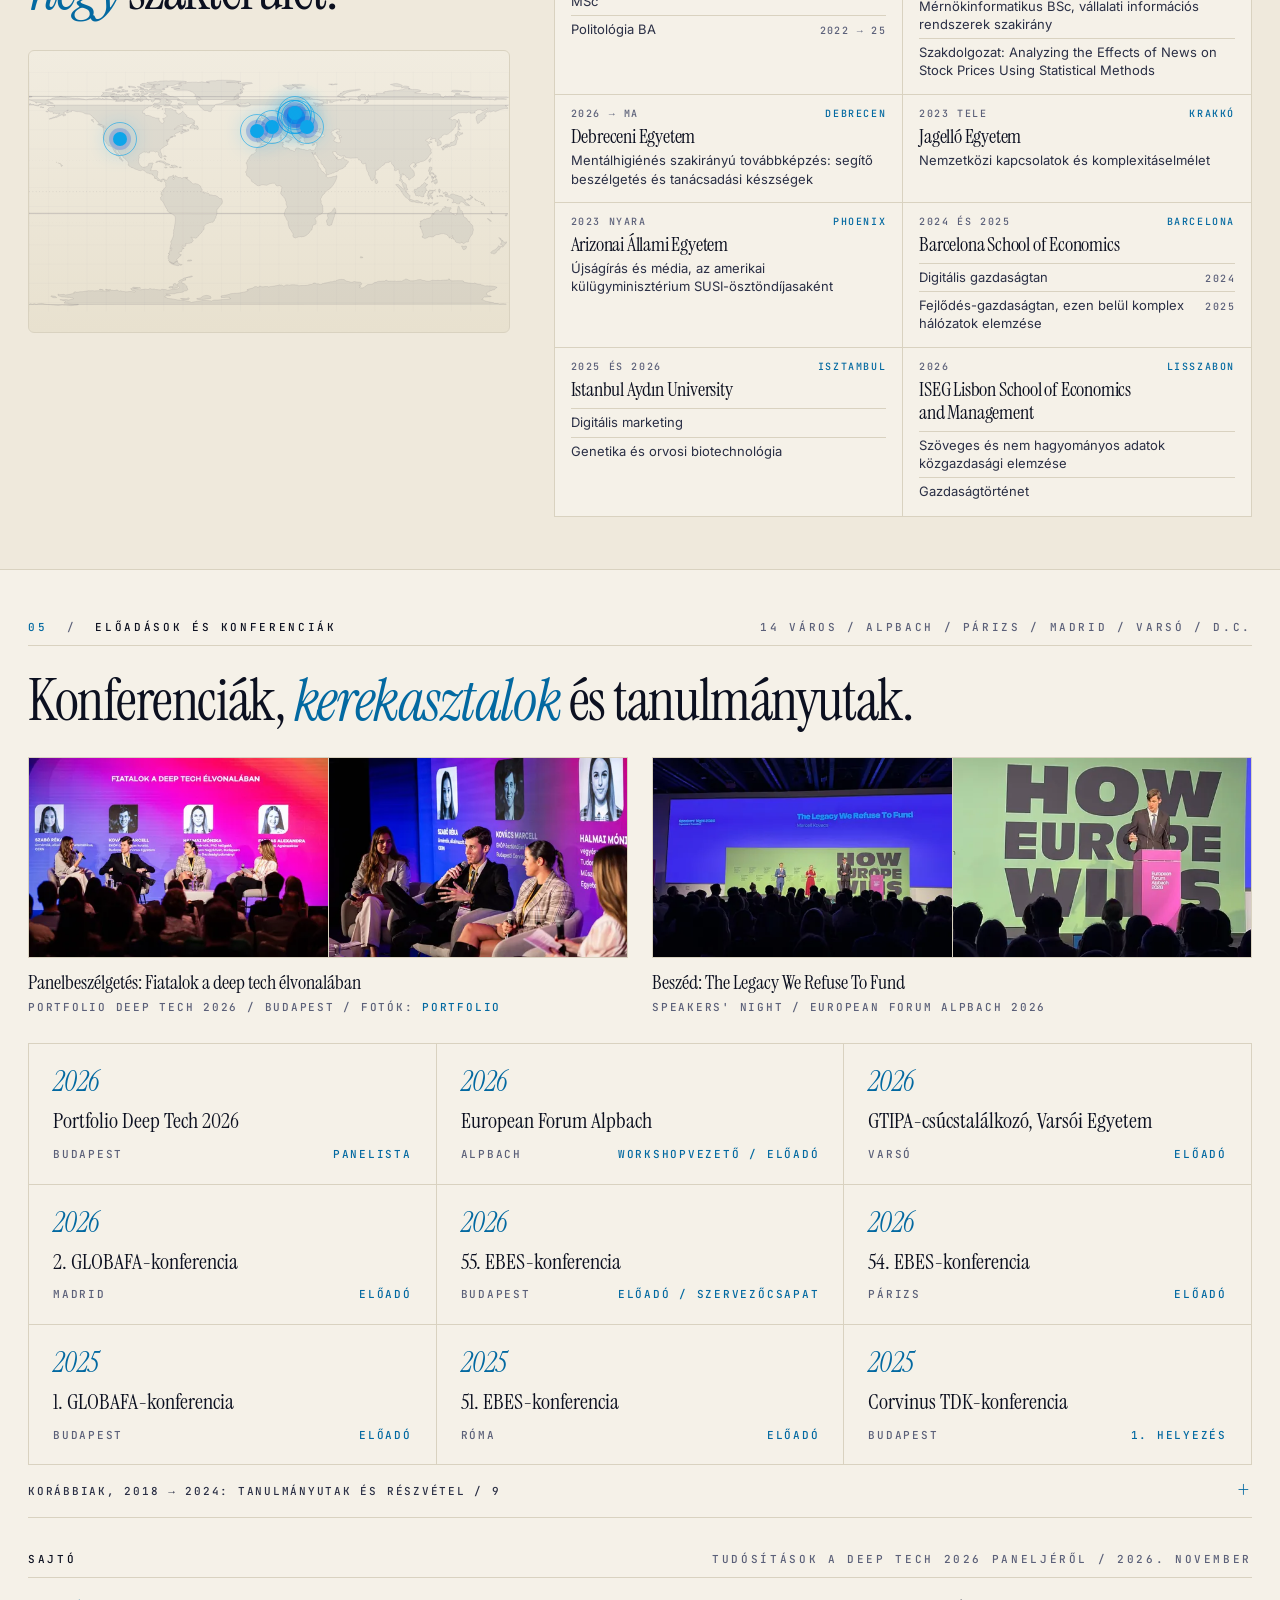
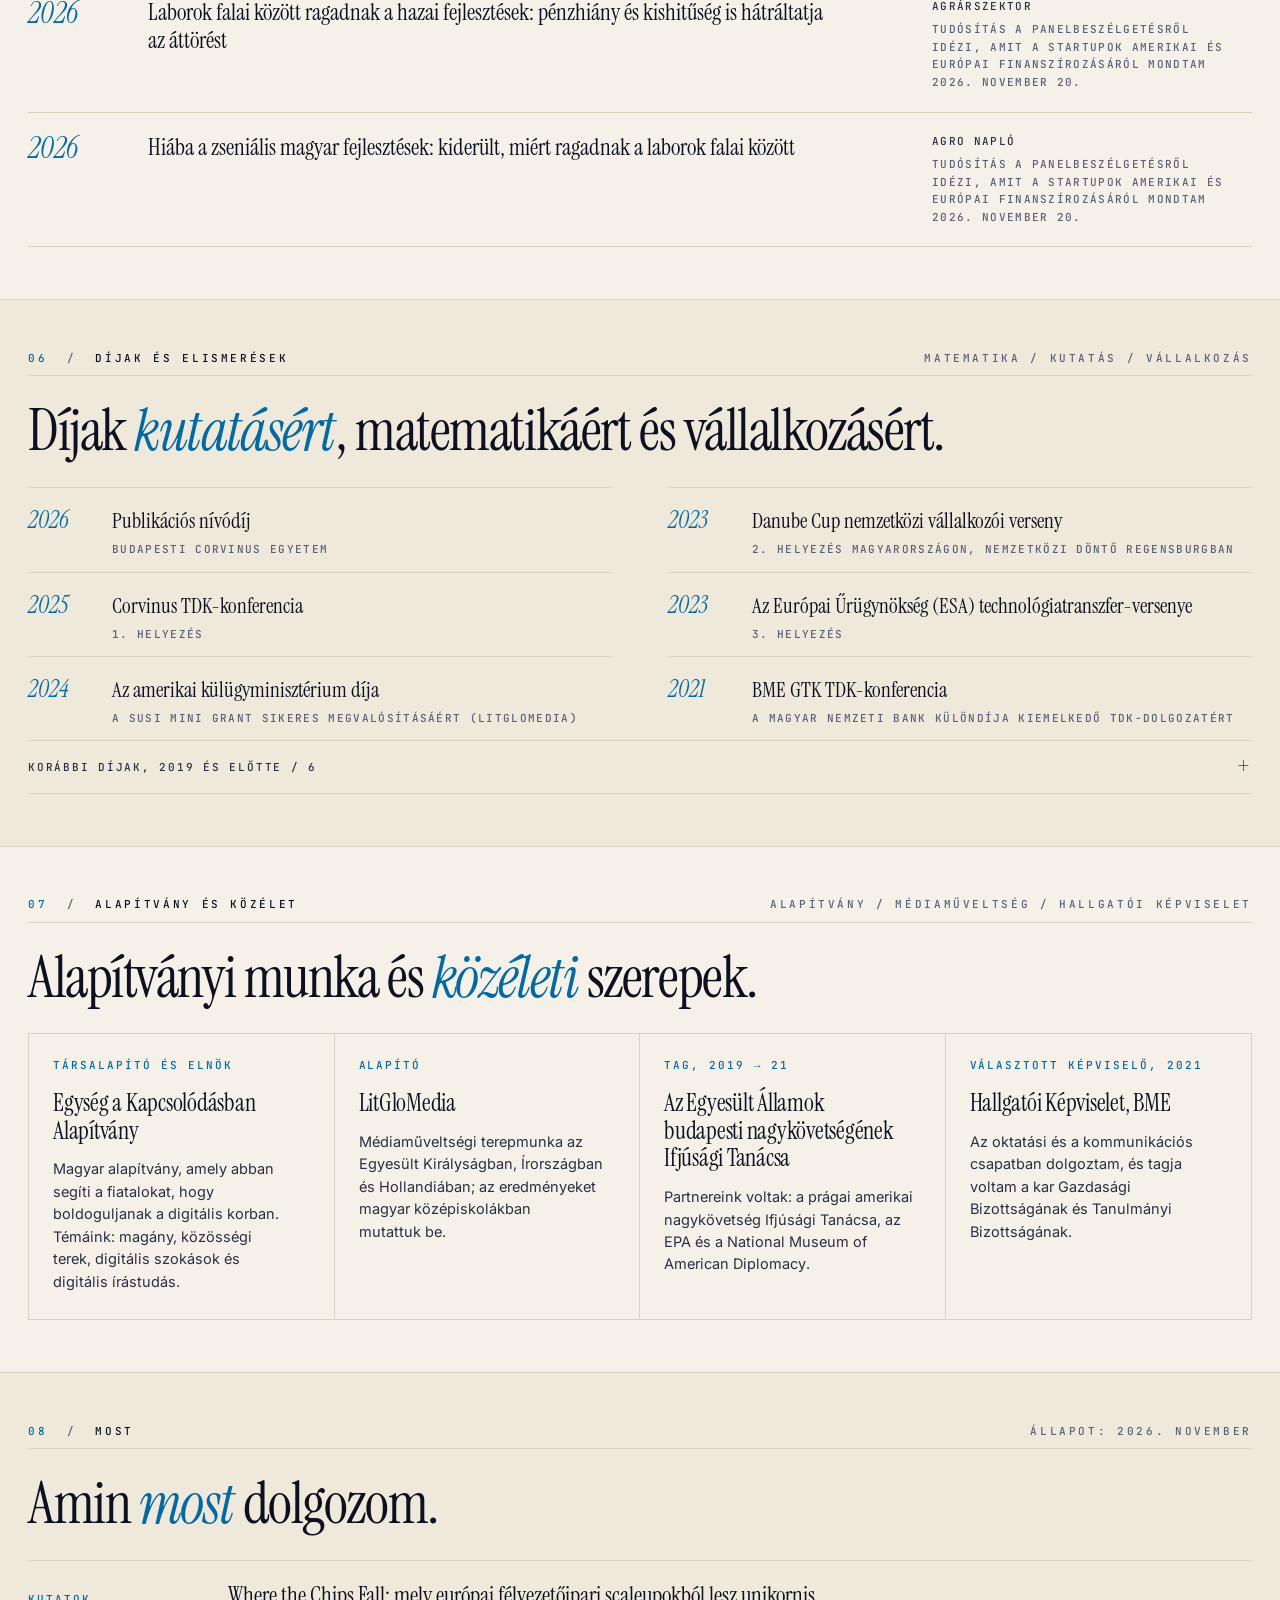
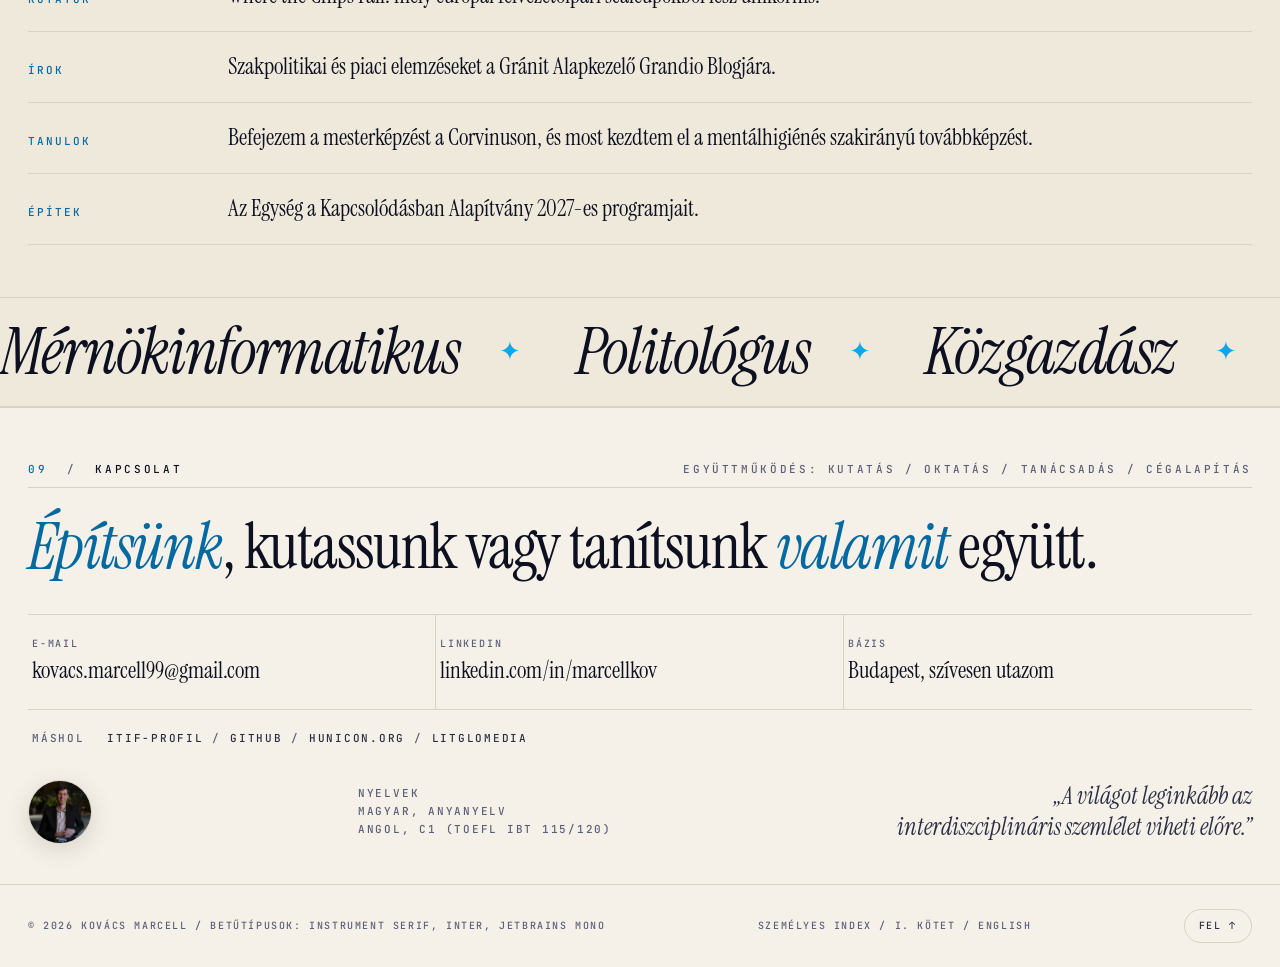
==== commit 9a3e6ebb: "fix(content): the sole proprietor note without the presentation example (prd #01) The owner found "f" ====
--- a/hu/index.html
+++ b/hu/index.html
@@ -53,7 +53,7 @@
       "url": "https://marcellkovacs.me/hu/",
       "name": "Kovács Marcell",
       "inLanguage": "hu",
-      "dateModified": "2026-11-23T16:30:05+01:00",
+      "dateModified": "2026-11-23T16:37:44+01:00",
       "isPartOf": {
         "@type": "WebSite",
         "@id": "https://marcellkovacs.me/#website",
@@ -403,7 +403,7 @@
             <div class="per">2026 → ma</div>
             <div class="role">AI-oktató és előadó</div>
             <div class="org">Egyéni vállalkozó</div>
-            <div class="nt">Mesterségesintelligencia-képzések és előadások megbízásos alapon, vállalkozóknak és szakembereknek; például prezentációkészítés AI-eszközökkel</div>
+            <div class="nt">Mesterségesintelligencia-képzések és előadások megbízásos alapon, vállalkozóknak és szakembereknek</div>
           </li>
           <li>
             <div class="per">2025 → 26</div>
